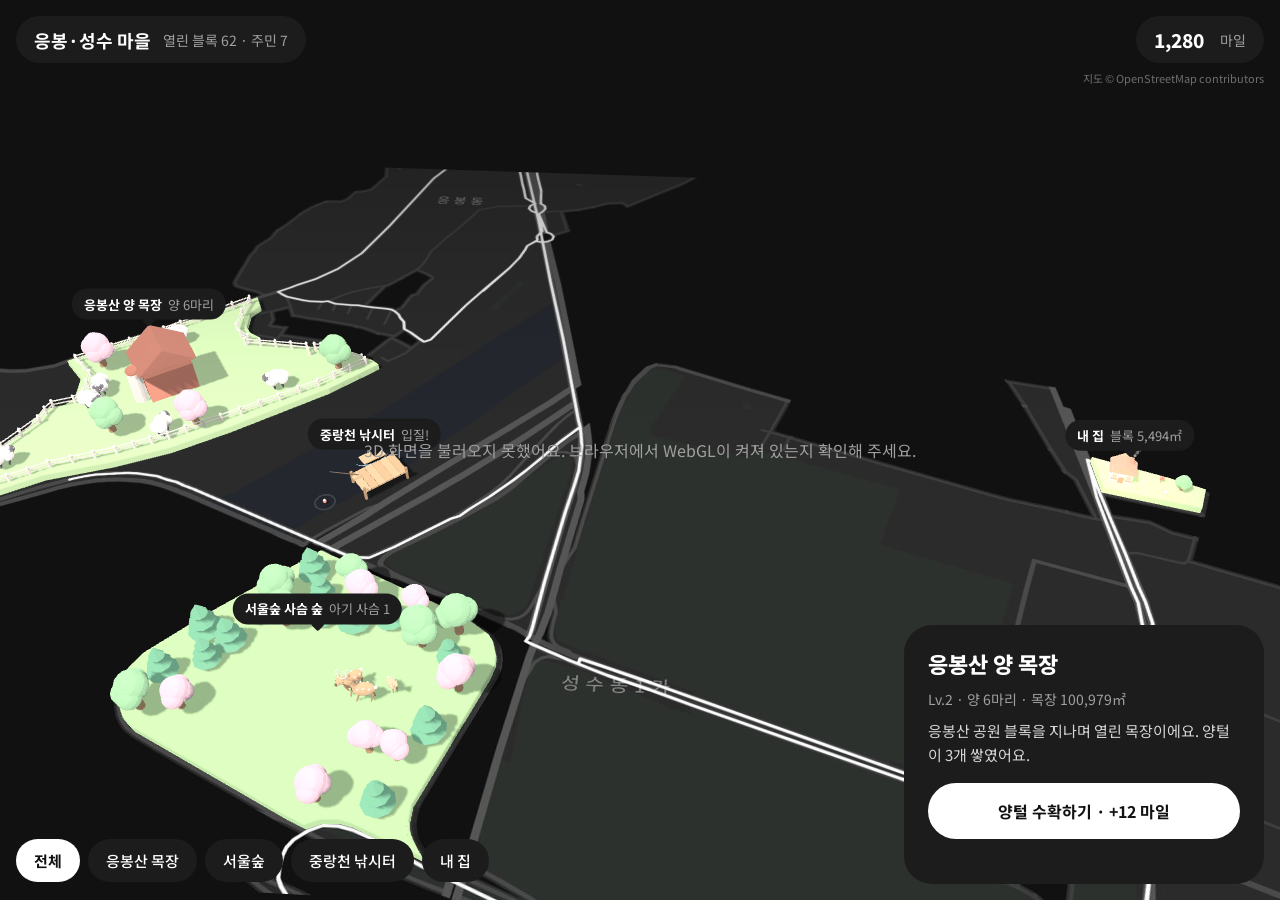
==== app/src/main/assets/village/index.html @ 822f76a1 "Initial RoadCanvas app for the first submission Block-based map reveal, safety score and miles, gear" ====
<!doctype html>
<meta charset="utf-8">
<meta name="viewport" content="width=device-width, initial-scale=1">
<title>로드캔버스 3D 마을</title>
<meta name="claude:viewport-fit-sides" content="cover">
<link rel="stylesheet" href="https://fonts.googleapis.com/css2?family=Noto+Sans+KR:wght@400;500;700;800&display=swap">
<style>
/* Layout: full-bleed 3D diorama with floating dark pills (matches the in-car UI) */
:root {
  color-scheme: dark;
  --ground: #111111;
  --sheet: #1C1C1C;
  --sheet-2: #262626;
  --line: #2E2E2E;
  --ink: #FFFFFF;
  --ink-2: #A0A0A0;
  --sans: 'Noto Sans KR', 'Apple SD Gothic Neo', 'Malgun Gothic', system-ui, sans-serif;
}
html, body { height: 100%; }
body { margin: 0; background: var(--ground); color: var(--ink); font-family: var(--sans); overflow: hidden; }
#stage { position: fixed; inset: 0; }
#stage canvas { display: block; width: 100%; height: 100%; touch-action: none; }
.pill { background: var(--sheet); border-radius: 999px; padding: 10px 18px; display: flex; align-items: center; gap: 12px; }
.top { position: fixed; top: calc(16px + env(safe-area-inset-top, 0px)); left: max(16px, env(safe-area-inset-left, 0px)); right: max(16px, env(safe-area-inset-right, 0px)); display: flex; justify-content: space-between; gap: 12px; flex-wrap: wrap; pointer-events: none; }
.top .pill { pointer-events: auto; }
.title { font-weight: 700; font-size: 18px; }
.sub { font-size: 14px; color: var(--ink-2); }
.coins { font-weight: 800; font-size: 19px; font-variant-numeric: tabular-nums; }
.coins small { font-weight: 400; font-size: 14px; color: var(--ink-2); margin-left: 4px; }
.bottom { position: fixed; left: max(16px, env(safe-area-inset-left, 0px)); right: max(16px, env(safe-area-inset-right, 0px)); bottom: calc(16px + env(safe-area-inset-bottom, 0px)); display: flex; justify-content: space-between; align-items: flex-end; gap: 12px; flex-wrap: wrap; pointer-events: none; }
.chips { display: flex; gap: 8px; overflow-x: auto; max-width: 100%; pointer-events: auto; padding-bottom: 2px; }
.chip { flex: none; border: 0; background: var(--sheet); color: var(--ink); font: 500 15px var(--sans); padding: 11px 18px; border-radius: 999px; cursor: pointer; }
.chip[aria-pressed="true"] { background: var(--ink); color: var(--ground); font-weight: 700; }
.chip:focus-visible, .act:focus-visible { outline: 2px solid var(--ink); outline-offset: 3px; }
.card { pointer-events: auto; width: min(360px, 100%); box-sizing: border-box; background: var(--sheet); border-radius: 28px; padding: 22px 24px; display: grid; gap: 10px; }
.card h2 { margin: 0; font-size: 22px; font-weight: 800; text-wrap: balance; }
.card .meta { font-size: 14px; color: var(--ink-2); }
.card p { margin: 0; font-size: 15px; line-height: 1.6; color: #D6D6D6; }
.act { margin-top: 6px; height: 56px; border-radius: 28px; border: 2px solid var(--ink); background: var(--ink); color: var(--ground); font: 700 16px var(--sans); cursor: pointer; }
.act[disabled] { background: transparent; color: var(--ink-2); border-color: var(--line); cursor: default; }
.note { font-size: 13px; color: var(--ink-2); min-height: 1em; }
.tag { position: fixed; left: 0; top: 0; transform: translate(-50%, -100%); background: var(--sheet); color: var(--ink); font: 700 13px var(--sans); padding: 6px 12px; border-radius: 999px; white-space: nowrap; pointer-events: none; }
.tag::after { content: ""; position: absolute; left: 50%; bottom: -5px; width: 10px; height: 10px; background: var(--sheet); transform: translateX(-50%) rotate(45deg); border-radius: 2px; }
.tag b { font-weight: 400; color: var(--ink-2); margin-left: 6px; }
.credit { position: fixed; right: max(16px, env(safe-area-inset-right, 0px)); top: calc(70px + env(safe-area-inset-top, 0px)); font-size: 11px; color: #6E6E6E; }
#fail { position: fixed; inset: 0; display: grid; place-items: center; padding: 24px; text-align: center; color: var(--ink-2); }
@media (max-width: 560px) {
  .card { width: 100%; }
  .title { font-size: 16px; }
}
</style>

<div id="stage" aria-label="응봉·성수 일대 실제 지도 위의 3D 마을. 끌어서 돌리고, 휠이나 두 손가락으로 확대합니다."></div>
<div class="top">
  <div class="pill"><span class="title">응봉·성수 마을</span><span class="sub">열린 블록 62 · 주민 7</span></div>
  <div class="pill coins" aria-live="polite"><span id="coins">1,280</span><small>마일</small></div>
</div>
<div class="credit">지도 © OpenStreetMap contributors</div>
<div id="tags"></div>
<div class="bottom">
  <div class="chips" role="group" aria-label="장소로 이동">
    <button class="chip" type="button" data-go="all" aria-pressed="true">전체</button>
    <button class="chip" type="button" data-go="farm" aria-pressed="false">응봉산 목장</button>
    <button class="chip" type="button" data-go="forest" aria-pressed="false">서울숲</button>
    <button class="chip" type="button" data-go="dock" aria-pressed="false">중랑천 낚시터</button>
    <button class="chip" type="button" data-go="home" aria-pressed="false">내 집</button>
  </div>
  <section class="card" id="card" aria-live="polite">
    <h2 id="cTitle">응봉산 양 목장</h2>
    <div class="meta" id="cMeta">Lv.2 · 양 4마리</div>
    <p id="cBody">응봉산 공원 블록을 지나며 열린 목장이에요. 양털이 3개 쌓였어요.</p>
    <button class="act" type="button" id="cAct">양털 수확하기 · +12 마일</button>
    <div class="note" id="cNote"></div>
  </section>
</div>
<div id="fail" hidden>3D 화면을 불러오지 못했어요. 브라우저에서 WebGL이 켜져 있는지 확인해 주세요.</div>

<script src="three.min.js"></script>
<script src="OrbitControls.js"></script>
<script>
(async function () {
  if (!window.THREE || !THREE.OrbitControls) { document.getElementById('fail').hidden = false; return; }
  let data;
  try { data = await fetch('village_blocks.json').then((r) => r.json()); } catch (e) { document.getElementById('fail').hidden = false; return; }
  const reduce = window.matchMedia('(prefers-reduced-motion: reduce)').matches;
  const stage = document.getElementById('stage');

  // map pixel (1280x720 village view) -> world; 10 px = 1 unit
  const W = (x, y) => new THREE.Vector3(x / 10 - 64, 0, y / 10 - 36);

  let renderer;
  try {
    renderer = new THREE.WebGLRenderer({ antialias: true });
  } catch (e) { document.getElementById('fail').hidden = false; return; }
  renderer.setPixelRatio(Math.min(window.devicePixelRatio, 2));
  renderer.outputEncoding = THREE.sRGBEncoding;
  renderer.shadowMap.enabled = true;
  renderer.shadowMap.type = THREE.PCFSoftShadowMap;
  stage.appendChild(renderer.domElement);

  const scene = new THREE.Scene();
  scene.background = new THREE.Color('#111111');
  scene.fog = new THREE.Fog('#111111', 95, 170);

  const camera = new THREE.PerspectiveCamera(38, 1, 0.5, 400);
  camera.position.set(4, 72, 70);
  const controls = new THREE.OrbitControls(camera, renderer.domElement);
  controls.enableDamping = true;
  controls.dampingFactor = 0.08;
  controls.maxPolarAngle = 1.15;
  controls.minPolarAngle = 0.35;
  controls.minDistance = 10;
  controls.maxDistance = 120;
  controls.screenSpacePanning = false;
  controls.target.set(0, 0, 0);

  // lights
  scene.add(new THREE.HemisphereLight(0xffffff, 0x3a3a46, 0.65));
  const sun = new THREE.DirectionalLight(0xfff1dc, 0.85);
  sun.position.set(-30, 60, 25);
  sun.castShadow = true;
  sun.shadow.mapSize.set(2048, 2048);
  Object.assign(sun.shadow.camera, { left: -70, right: 70, top: 45, bottom: -45, near: 1, far: 160 });
  sun.shadow.bias = -0.0008;
  sun.shadow.radius = 4;
  scene.add(sun);

  // ground: the clean dark block map
  const tex = new THREE.TextureLoader().load('ground.jpg');
  tex.encoding = THREE.sRGBEncoding;
  tex.anisotropy = renderer.capabilities.getMaxAnisotropy();
  const ground = new THREE.Mesh(new THREE.PlaneGeometry(128, 72), new THREE.MeshBasicMaterial({ map: tex }));
  ground.rotation.x = -Math.PI / 2;
  scene.add(ground);
  const shadowCatcher = new THREE.Mesh(new THREE.PlaneGeometry(128, 72), new THREE.ShadowMaterial({ opacity: 0.45 }));
  shadowCatcher.rotation.x = -Math.PI / 2;
  shadowCatcher.position.y = 0.02;
  shadowCatcher.receiveShadow = true;
  scene.add(shadowCatcher);

  // toon materials
  const ramp = document.createElement('canvas');
  ramp.width = 4; ramp.height = 1;
  const rc = ramp.getContext('2d');
  ['#6a6a6a', '#a8a8a8', '#e4e4e4', '#ffffff'].forEach((c, i) => { rc.fillStyle = c; rc.fillRect(i, 0, 1, 1); });
  const gradientMap = new THREE.CanvasTexture(ramp);
  gradientMap.minFilter = gradientMap.magFilter = THREE.NearestFilter;
  const mats = {};
  const toon = (hex) => mats[hex] || (mats[hex] = new THREE.MeshToonMaterial({ color: hex, gradientMap }));

  function mesh(geo, color, opts) {
    const m = new THREE.Mesh(geo, typeof color === 'string' ? toon(color) : color);
    m.castShadow = true;
    m.receiveShadow = true;
    if (opts) {
      if (opts.p) m.position.set(...opts.p);
      if (opts.r) m.rotation.set(...opts.r);
      if (opts.s) m.scale.set(...opts.s);
    }
    return m;
  }
  const sph = (r, seg = 20) => new THREE.SphereGeometry(r, seg, Math.round(seg * 0.75));
  const cyl = (rt, rb, h, seg = 16) => new THREE.CylinderGeometry(rt, rb, h, seg);
  const box = (x, y, z) => new THREE.BoxGeometry(x, y, z);

  // ---------- builders ----------
  function pad(r, color = '#86C26A', h = 0.5) {
    const g = new THREE.Group();
    g.add(mesh(cyl(r, r + 0.25, h, 48), color, { p: [0, h / 2, 0] }));
    g.add(mesh(cyl(r + 0.25, r + 0.45, 0.25, 48), '#7A5A3E', { p: [0, 0.12, 0] }));
    return g;
  }

  function roundTree(kind) {
    const g = new THREE.Group();
    const crownColor = kind === 'cherry' ? '#F4A9C6' : kind === 'apple' ? '#5FB565' : '#6CC070';
    g.add(mesh(cyl(0.22, 0.3, 1.4, 10), '#8A5A35', { p: [0, 0.7, 0] }));
    const crown = new THREE.Group();
    crown.position.y = 1.9;
    [[0, 0.3, 0, 1.0], [0.55, 0, 0.2, 0.75], [-0.5, 0.05, -0.15, 0.78], [0.05, -0.1, 0.55, 0.7], [-0.1, 0.75, -0.1, 0.6]]
      .forEach(([x, y, z, r]) => crown.add(mesh(sph(r, 16), crownColor, { p: [x, y, z] })));
    if (kind === 'apple') [[0.6, 0.2, 0.55], [-0.45, 0.45, 0.6], [0.2, 0.9, 0.5], [-0.7, -0.05, 0.3]]
      .forEach((p) => crown.add(mesh(sph(0.15, 10), '#E8473A', { p })));
    g.add(crown);
    g.userData.sway = crown;
    return g;
  }

  function pine() {
    const g = new THREE.Group();
    g.add(mesh(cyl(0.18, 0.24, 0.9, 8), '#7A4E2E', { p: [0, 0.45, 0] }));
    const crown = new THREE.Group();
    [[1.1, 1.3, 1.2], [0.85, 1.1, 1.9], [0.55, 0.9, 2.55]].forEach(([r, h, y]) => crown.add(mesh(new THREE.ConeGeometry(r, h, 9), '#3F9A62', { p: [0, y, 0] })));
    g.add(crown);
    g.userData.sway = crown;
    return g;
  }

  function sheep() {
    const g = new THREE.Group();
    const body = new THREE.Group();
    body.position.y = 0.95;
    [[0, 0.15, 0, 0.55], [0.4, 0.05, 0.22, 0.45], [0.4, 0.05, -0.22, 0.45], [-0.4, 0.05, 0.22, 0.45], [-0.4, 0.05, -0.22, 0.45], [0, 0.42, 0, 0.42], [-0.62, 0.15, 0, 0.36]]
      .forEach(([x, y, z, r]) => body.add(mesh(sph(r, 14), '#F7F4EE', { p: [x, y, z] })));
    const head = new THREE.Group();
    head.position.set(0.72, 0.28, 0);
    head.add(mesh(sph(0.3, 16), '#3B3640', { s: [1.15, 1.05, 0.95] }));
    head.add(mesh(sph(0.22, 12), '#F7F4EE', { p: [-0.12, 0.2, 0] }));
    [-1, 1].forEach((sd) => {
      head.add(mesh(sph(0.12, 10), '#3B3640', { p: [-0.02, 0.06, sd * 0.32], s: [1.4, 0.6, 0.9] }));
      head.add(mesh(sph(0.055, 8), '#FFFFFF', { p: [0.25, 0.08, sd * 0.13] }));
    });
    body.add(head);
    g.add(body);
    const legs = [];
    [[0.32, 0.2], [0.32, -0.2], [-0.32, 0.2], [-0.32, -0.2]].forEach(([x, z]) => {
      const l = mesh(cyl(0.08, 0.07, 0.6, 8), '#3B3640', { p: [x, 0.3, z] });
      legs.push(l); g.add(l);
    });
    g.userData = { body, head, legs };
    return g;
  }

  function deer(fawn) {
    const c = fawn ? '#D9A06B' : '#C68650';
    const g = new THREE.Group();
    const body = new THREE.Group();
    body.position.y = 1.15;
    body.add(mesh(sph(0.55, 18), c, { s: [1.35, 0.8, 0.75] }));
    body.add(mesh(sph(0.4, 14), '#F1E2CC', { p: [0, -0.15, 0], s: [1.4, 0.6, 0.75] }));
    [[0.2, 0.35, 0.25], [-0.25, 0.32, 0.28], [0.45, 0.25, 0.3], [-0.05, 0.4, -0.3], [-0.4, 0.3, -0.27], [0.3, 0.33, -0.3]]
      .forEach((p) => body.add(mesh(sph(0.07, 8), '#FFF8EC', { p })));
    const neck = mesh(cyl(0.16, 0.22, 0.75, 10), c, { p: [0.62, 0.42, 0], r: [0, 0, -0.5] });
    body.add(neck);
    const head = new THREE.Group();
    head.position.set(0.88, 0.85, 0);
    head.add(mesh(sph(0.27, 14), c, { s: [1.3, 1, 0.95] }));
    head.add(mesh(sph(0.1, 8), '#3B2A20', { p: [0.36, -0.04, 0] }));
    [-1, 1].forEach((sd) => {
      head.add(mesh(sph(0.12, 10), c, { p: [-0.1, 0.2, sd * 0.24], s: [0.6, 1.2, 0.5], r: [sd * 0.5, 0, 0] }));
      head.add(mesh(sph(0.045, 8), '#2A2420', { p: [0.2, 0.08, sd * 0.15] }));
      if (!fawn) {
        const a = new THREE.Group();
        a.position.set(-0.02, 0.24, sd * 0.1);
        a.rotation.x = sd * 0.35;
        a.add(mesh(cyl(0.03, 0.04, 0.55, 6), '#E8D9C4', { p: [0, 0.27, 0] }));
        a.add(mesh(cyl(0.025, 0.03, 0.28, 6), '#E8D9C4', { p: [0.1, 0.35, 0], r: [0, 0, -0.8] }));
        a.add(mesh(cyl(0.025, 0.03, 0.22, 6), '#E8D9C4', { p: [-0.07, 0.5, 0], r: [0, 0, 0.7] }));
        head.add(a);
      }
    });
    body.add(head);
    body.add(mesh(sph(0.12, 8), '#FFF8EC', { p: [-0.75, 0.15, 0] }));
    g.add(body);
    const legs = [];
    [[0.45, 0.2], [0.45, -0.2], [-0.45, 0.2], [-0.45, -0.2]].forEach(([x, z]) => {
      const l = mesh(cyl(0.065, 0.05, 0.85, 8), '#8A5A35', { p: [x, 0.43, z] });
      legs.push(l); g.add(l);
    });
    if (fawn) g.scale.setScalar(0.65);
    g.userData = { body, head, legs };
    return g;
  }

  function fenceRing(rx, rz, n) {
    const g = new THREE.Group();
    const pts = [];
    for (let i = 0; i < n; i++) {
      const a = (i / n) * Math.PI * 2;
      const p = new THREE.Vector3(Math.cos(a) * rx, 0, Math.sin(a) * rz);
      pts.push(p);
      g.add(mesh(cyl(0.11, 0.12, 0.95, 8), '#F2E6D2', { p: [p.x, 0.97, p.z] }));
      g.add(mesh(new THREE.ConeGeometry(0.13, 0.18, 8), '#F2E6D2', { p: [p.x, 1.53, p.z] }));
    }
    pts.forEach((a, i) => {
      const b = pts[(i + 1) % n];
      if (i === 1) return; // gate gap
      const len = a.distanceTo(b);
      const ang = -Math.atan2(b.z - a.z, b.x - a.x);
      [0.95, 1.3].forEach((y) => g.add(mesh(box(len, 0.1, 0.07), '#F2E6D2', { p: [(a.x + b.x) / 2, y, (a.z + b.z) / 2], r: [0, ang, 0] })));
    });
    return g;
  }

  function gableRoof(w, d, h, color) {
    const s = new THREE.Shape();
    s.moveTo(-w / 2, 0); s.lineTo(w / 2, 0); s.lineTo(0, h); s.lineTo(-w / 2, 0);
    const geo = new THREE.ExtrudeGeometry(s, { depth: d, bevelEnabled: true, bevelThickness: 0.08, bevelSize: 0.08, bevelSegments: 2 });
    geo.translate(0, 0, -d / 2);
    return mesh(geo, color);
  }

  function barn() {
    const g = new THREE.Group();
    g.add(mesh(box(3.2, 2.2, 2.6), '#D9573F', { p: [0, 1.1 + 0.5, 0] }));
    const roof = gableRoof(3.7, 2.9, 1.4, '#7E3428');
    roof.position.y = 2.7 + 0.5;
    g.add(roof);
    g.add(mesh(box(1.2, 1.4, 0.08), '#FFF6E8', { p: [0, 1.2, 1.32] }));
    g.add(mesh(box(1.0, 1.2, 0.06), '#B8482F', { p: [0, 1.2, 1.35] }));
    g.add(mesh(box(0.08, 1.5, 0.05), '#FFF6E8', { p: [0, 1.2, 1.39], r: [0, 0, 0.7] }));
    g.add(mesh(box(0.08, 1.5, 0.05), '#FFF6E8', { p: [0, 1.2, 1.39], r: [0, 0, -0.7] }));
    g.add(mesh(cyl(0.45, 0.45, 2.6, 16), '#E9E2D6', { p: [2.1, 1.8, -0.5] }));
    g.add(mesh(sph(0.47, 16), '#9A3F2F', { p: [2.1, 3.1, -0.5], s: [1, 0.6, 1] }));
    return g;
  }

  function house() {
    const g = new THREE.Group();
    const base = 0.5;
    g.add(mesh(box(3.4, 2.4, 2.8), '#FFF1D8', { p: [0, base + 1.2, 0] }));
    const roof = gableRoof(4.0, 3.2, 1.6, '#E46F55');
    roof.position.y = base + 2.4;
    g.add(roof);
    g.add(mesh(box(0.5, 1.1, 0.5), '#B45A44', { p: [0.95, base + 3.6, -0.5] }));
    g.add(mesh(box(0.8, 1.4, 0.1), '#8A5A35', { p: [0, base + 0.7, 1.42] }));
    g.add(mesh(sph(0.06, 8), '#FFD25E', { p: [0.25, base + 0.75, 1.5] }));
    const glow = new THREE.MeshBasicMaterial({ color: '#FFD98A' });
    const windows = [];
    [-1.05, 1.05].forEach((x) => {
      const w = mesh(box(0.75, 0.7, 0.08), glow, { p: [x, base + 1.45, 1.42] });
      w.castShadow = false;
      windows.push(w); g.add(w);
      g.add(mesh(box(0.95, 0.12, 0.25), '#8A5A35', { p: [x, base + 1.02, 1.5] }));
      [-0.3, 0, 0.3].forEach((dx, i) => g.add(mesh(sph(0.12, 8), i % 2 ? '#FFD25E' : '#F28FB0', { p: [x + dx, base + 1.18, 1.5] })));
    });
    g.add(mesh(box(1.2, 0.18, 0.6), '#C9B79C', { p: [0, base + 0.09, 1.75] }));
    const lamp = new THREE.PointLight(0xffc870, 0.9, 7);
    lamp.position.set(0, base + 1.5, 2.2);
    g.add(lamp);
    g.userData = { windows, glow, lamp };
    return g;
  }

  function mailbox() {
    const g = new THREE.Group();
    g.add(mesh(cyl(0.07, 0.07, 1.0, 8), '#8A5A35', { p: [0, 0.5, 0] }));
    g.add(mesh(box(0.55, 0.4, 0.35), '#E8473A', { p: [0, 1.15, 0] }));
    g.add(mesh(cyl(0.2, 0.2, 0.55, 12, 1), '#E8473A', { p: [0, 1.35, 0], r: [0, 0, Math.PI / 2] }));
    g.add(mesh(box(0.05, 0.3, 0.1), '#FFD25E', { p: [0.3, 1.45, 0.1] }));
    return g;
  }

  function dock() {
    const g = new THREE.Group();
    for (let i = 0; i < 6; i++) g.add(mesh(box(0.55, 0.14, 2.2), i % 2 ? '#B9824F' : '#A87444', { p: [i * 0.6 - 1.5, 0.75, 0] }));
    [[-1.7, 1], [-1.7, -1], [1.7, 1], [1.7, -1]].forEach(([x, z]) => g.add(mesh(cyl(0.12, 0.12, 1.2, 8), '#7A4E2E', { p: [x, 0.5, z] })));
    const rod = mesh(cyl(0.03, 0.04, 2.6, 6), '#3B2A20', { p: [2.4, 1.9, 0.4], r: [0, 0, -0.9] });
    g.add(rod);
    const bobber = new THREE.Group();
    bobber.position.set(4.3, 0.15, 0.4);
    bobber.add(mesh(sph(0.14, 10), '#E8473A'));
    bobber.add(mesh(sph(0.1, 10), '#FFFFFF', { p: [0, 0.1, 0] }));
    g.add(bobber);
    const ripple = new THREE.Mesh(new THREE.TorusGeometry(0.4, 0.035, 6, 32), new THREE.MeshBasicMaterial({ color: '#BFD8E8', transparent: true, opacity: 0.6 }));
    ripple.rotation.x = Math.PI / 2;
    ripple.position.set(4.3, 0.08, 0.4);
    g.add(ripple);
    const boat = new THREE.Group();
    boat.position.set(-0.6, 0.25, 2.3);
    const hull = new THREE.SphereGeometry(0.8, 18, 10, 0, Math.PI * 2, Math.PI / 2, Math.PI / 2);
    boat.add(mesh(hull, '#5F8FC9', { s: [1.7, 0.6, 0.85] }));
    boat.add(mesh(box(1.8, 0.08, 0.9), '#B9824F', { p: [0, 0.02, 0] }));
    g.add(boat);
    g.userData = { bobber, ripple, boat };
    return g;
  }

  // ---------- block geometry (village px -> world units) ----------
  let seed = 7;
  const rnd = () => { seed = (seed + 0x6D2B79F5) | 0; let t = Math.imul(seed ^ (seed >>> 15), 1 | seed); t = (t + Math.imul(t ^ (t >>> 7), 61 | t)) ^ t; return ((t ^ (t >>> 14)) >>> 0) / 4294967296; };
  const toW = (pts) => pts.map(([x, y]) => [x / 10 - 64, y / 10 - 36]);
  function area(a) {
    const outer = toW(a.outer), holes = (a.holes || []).map(toW);
    const xs = outer.map((p) => p[0]), zs = outer.map((p) => p[1]);
    return { outer, holes, size: (a.area || 0) / 100, min: [Math.min(...xs), Math.min(...zs)], max: [Math.max(...xs), Math.max(...zs)] };
  }
  function inRing(r, x, z) {
    let c = false;
    for (let i = 0, j = r.length - 1; i < r.length; j = i++) {
      const [xi, zi] = r[i], [xj, zj] = r[j];
      if ((zi > z) !== (zj > z) && x < ((xj - xi) * (z - zi)) / (zj - zi) + xi) c = !c;
    }
    return c;
  }
  const inside = (A, x, z) => inRing(A.outer, x, z) && !A.holes.some((h) => inRing(h, x, z));
  function edgeDist(A, x, z) {
    let best = Infinity;
    [A.outer, ...A.holes].forEach((r) => r.forEach((a, i) => {
      const b = r[(i + 1) % r.length], dx = b[0] - a[0], dz = b[1] - a[1], L = dx * dx + dz * dz;
      const t = L ? Math.max(0, Math.min(1, ((x - a[0]) * dx + (z - a[1]) * dz) / L)) : 0;
      best = Math.min(best, Math.hypot(x - a[0] - t * dx, z - a[1] - t * dz));
    }));
    return best;
  }
  // the roomiest point in the block and how much room it has
  function pole(A, avoid = []) {
    let best = { x: 0, z: 0, r: -1 };
    const step = Math.max(0.25, (A.max[0] - A.min[0]) / 60);
    for (let x = A.min[0]; x <= A.max[0]; x += step) for (let z = A.min[1]; z <= A.max[1]; z += step) {
      if (!inside(A, x, z)) continue;
      let r = edgeDist(A, x, z);
      avoid.forEach((o) => { r = Math.min(r, Math.hypot(x - o.x, z - o.z) - o.r); });
      if (r > best.r) best = { x, z, r };
    }
    return best;
  }
  function randomInside(A, margin, taken = [], gap = 0) {
    for (let k = 0; k < 400; k++) {
      const x = A.min[0] + rnd() * (A.max[0] - A.min[0]), z = A.min[1] + rnd() * (A.max[1] - A.min[1]);
      if (inside(A, x, z) && edgeDist(A, x, z) > margin && taken.every((o) => Math.hypot(x - o.x, z - o.z) > gap + (o.r || 0))) return { x, z };
    }
    return null;
  }
  function longestEdgeAngle(A) {
    let best = 0, ang = 0;
    A.outer.forEach((a, i) => { const b = A.outer[(i + 1) % A.outer.length], L = Math.hypot(b[0] - a[0], b[1] - a[1]); if (L > best) { best = L; ang = Math.atan2(b[1] - a[1], b[0] - a[0]); } });
    return -ang;
  }
  const ISLAND_H = 0.5;
  function island(A, color) {
    const s = new THREE.Shape(A.outer.map(([x, z]) => new THREE.Vector2(x, -z)));
    A.holes.forEach((h) => s.holes.push(new THREE.Path(h.map(([x, z]) => new THREE.Vector2(x, -z)))));
    const geo = new THREE.ExtrudeGeometry(s, { depth: ISLAND_H, bevelEnabled: true, bevelThickness: 0.12, bevelSize: 0.18, bevelSegments: 3 });
    geo.rotateX(-Math.PI / 2);
    const g = new THREE.Group();
    g.add(mesh(geo, color));
    const soil = new THREE.ExtrudeGeometry(s, { depth: 0.22, bevelEnabled: false });
    soil.rotateX(-Math.PI / 2);
    g.add(mesh(soil, '#6B4E36', { s: [1, 1, 1] }));
    return g;
  }
  function fenceAlong(A, inset, spacing) {
    const g = new THREE.Group();
    const c = pole(A);
    const pts = [];
    A.outer.forEach((a, i) => {
      const b = A.outer[(i + 1) % A.outer.length];
      const n = Math.max(1, Math.round(Math.hypot(b[0] - a[0], b[1] - a[1]) / spacing));
      for (let k = 0; k < n; k++) {
        let x = a[0] + (b[0] - a[0]) * (k / n), z = a[1] + (b[1] - a[1]) * (k / n);
        const dx = c.x - x, dz = c.z - z, L = Math.hypot(dx, dz) || 1;
        x += (dx / L) * inset; z += (dz / L) * inset;
        if (inside(A, x, z)) pts.push(new THREE.Vector3(x, ISLAND_H, z));
      }
    });
    pts.forEach((p, i) => {
      g.add(mesh(cyl(0.1, 0.11, 0.9, 8), '#F2E6D2', { p: [p.x, p.y + 0.45, p.z] }));
      g.add(mesh(new THREE.ConeGeometry(0.12, 0.16, 8), '#F2E6D2', { p: [p.x, p.y + 0.98, p.z] }));
      const q = pts[(i + 1) % pts.length];
      const len = p.distanceTo(q);
      if (i === 0 || len > spacing * 2.2) return; // leave a gate, skip long jumps across concave gaps
      const ang = -Math.atan2(q.z - p.z, q.x - p.x);
      [0.45, 0.78].forEach((y) => g.add(mesh(box(len, 0.09, 0.06), '#F2E6D2', { p: [(p.x + q.x) / 2, p.y + y, (p.z + q.z) / 2], r: [0, ang, 0] })));
    });
    return g;
  }

  // ---------- place the village inside its real blocks ----------
  const spots = {};
  const animals = [];
  const swayers = [];
  function addSpot(id, at, group, tagText, tagSub, size) {
    group.traverse((o) => { o.userData.spot = id; });
    scene.add(group);
    spots[id] = { id, at: new THREE.Vector3(at.x, 0, at.z), group, tagText, tagSub, size };
  }
  const clamp = (v, a, b) => Math.max(a, Math.min(b, v));

  // 응봉산 양 목장: the part of the revealed block that is 응봉산 공원
  const FA = area(data.areas.farm);
  const farm = new THREE.Group();
  farm.add(island(FA, '#8FC56E'));
  farm.add(fenceAlong(FA, 0.7, 1.5));
  const fp = pole(FA);
  const barnScale = clamp(fp.r / 3.2, 0.5, 1.15);
  const b = barn(); b.scale.setScalar(barnScale); b.position.set(fp.x, ISLAND_H - 0.5 * barnScale, fp.z); b.rotation.y = longestEdgeAngle(FA); farm.add(b);
  const farmTaken = [{ x: fp.x, z: fp.z, r: 3 * barnScale }];
  const sheepCount = clamp(Math.round(FA.size / 45), 3, 8);
  for (let i = 0; i < clamp(Math.round(FA.size / 70), 2, 6); i++) {
    const p = randomInside(FA, 1.2, farmTaken, 1.6); if (!p) break;
    const t = roundTree(i % 3 ? 'green' : 'cherry'); t.position.set(p.x, ISLAND_H, p.z); farm.add(t); swayers.push(t);
    farmTaken.push({ x: p.x, z: p.z, r: 1.2 });
  }
  for (let i = 0; i < sheepCount; i++) {
    const p = randomInside(FA, 1.2, farmTaken, 0.8); if (!p) break;
    const s = sheep(); s.position.set(p.x, ISLAND_H, p.z); s.rotation.y = rnd() * 6; farm.add(s);
    animals.push({ obj: s, area: FA, speed: 0.7 });
  }
  addSpot('farm', fp, farm, '응봉산 양 목장', `양 ${sheepCount}마리`, FA.size);

  // 서울숲 사슴 숲: the whole revealed 서울숲 block
  const SA = area(data.areas.forest);
  const forest = new THREE.Group();
  forest.add(island(SA, '#7DBB63'));
  const sp = pole(SA);
  const pondR = clamp(sp.r * 0.45, 1.2, 3.2);
  const pondAt = { x: sp.x - sp.r * 0.35, z: sp.z + sp.r * 0.2 };
  forest.add(mesh(cyl(pondR, pondR + 0.2, 0.1, 40), '#7FB6D9', { p: [pondAt.x, ISLAND_H + 0.06, pondAt.z], s: [1.3, 1, 0.85] }));
  const forestTaken = [{ x: pondAt.x, z: pondAt.z, r: pondR * 1.4 }, { x: sp.x + sp.r * 0.3, z: sp.z, r: 2.4 }];
  const treeCount = clamp(Math.round(SA.size / 9), 10, 40);
  for (let i = 0; i < treeCount; i++) {
    const p = randomInside(SA, 0.9, forestTaken, 1.5); if (!p) break;
    const k = i % 4 === 0 ? 'cherry' : i % 3 === 0 ? 'green' : 'pine';
    const t = k === 'pine' ? pine() : roundTree(k);
    t.position.set(p.x, ISLAND_H, p.z); t.scale.setScalar(0.8 + rnd() * 0.35); t.rotation.y = rnd() * 6;
    forest.add(t); swayers.push(t);
    forestTaken.push({ x: p.x, z: p.z, r: 0.3 });
  }
  [false, false, true].forEach((fawn, i) => {
    const p = { x: sp.x + sp.r * 0.3 + (i - 1) * 1.2, z: sp.z + (i % 2) * 0.8 };
    const d = deer(fawn); d.position.set(p.x, ISLAND_H, p.z); d.rotation.y = rnd() * 6; forest.add(d);
    animals.push({ obj: d, area: SA, speed: fawn ? 0.9 : 0.6 });
  });
  addSpot('forest', sp, forest, '서울숲 사슴 숲', '아기 사슴 1', SA.size);

  // 중랑천 낚시터: on the real riverbank, pointing into the water
  const DK = data.areas.dock;
  const pier = dock();
  const dockAt = { x: DK.x / 10 - 64 + Math.cos(DK.ang) * 1.7, z: DK.y / 10 - 36 + Math.sin(DK.ang) * 1.7 };
  pier.position.set(dockAt.x, 0, dockAt.z);
  pier.rotation.y = -DK.ang;
  addSpot('dock', dockAt, pier, '중랑천 낚시터', '입질!', 30);

  // 내 집: the small 성수동1가 block, house scaled to the room it has
  const HA = area(data.areas.home);
  const homeG = new THREE.Group();
  homeG.add(island(HA, '#8FC56E'));
  const hp = pole(HA);
  const houseScale = clamp((hp.r * 2 * 0.8) / 4.0, 0.3, 1);
  const h = house(); h.scale.setScalar(houseScale); h.position.set(hp.x, ISLAND_H - 0.5 * houseScale, hp.z); h.rotation.y = longestEdgeAngle(HA); homeG.add(h);
  const homeTaken = [{ x: hp.x, z: hp.z, r: 2.2 * houseScale }];
  const appleAt = randomInside(HA, 0.5 * houseScale + 0.3, homeTaken, 0.4);
  if (appleAt) { const t = roundTree('apple'); t.scale.setScalar(houseScale); t.position.set(appleAt.x, ISLAND_H, appleAt.z); homeG.add(t); swayers.push(t); homeTaken.push({ x: appleAt.x, z: appleAt.z, r: houseScale }); }
  const mbAt = randomInside(HA, 0.3, homeTaken, 0.2);
  if (mbAt) { const m = mailbox(); m.scale.setScalar(houseScale); m.position.set(mbAt.x, ISLAND_H, mbAt.z); homeG.add(m); }
  for (let i = 0; i < 6; i++) {
    const p = randomInside(HA, 0.2, homeTaken, 0.1); if (!p) break;
    homeG.add(mesh(sph(0.16 * houseScale + 0.06, 8), ['#F28FB0', '#FFD25E', '#B79AF0'][i % 3], { p: [p.x, ISLAND_H + 0.12, p.z] }));
  }
  const smoke = [];
  for (let i = 0; i < 4; i++) {
    const m = new THREE.Mesh(sph(0.3, 10), new THREE.MeshToonMaterial({ color: '#D8D8D8', gradientMap, transparent: true, opacity: 0.8 }));
    h.add(m); smoke.push(m);
  }
  addSpot('home', hp, homeG, '내 집', `블록 ${Math.round(HA.size * 361).toLocaleString('ko-KR')}㎡`, HA.size);

  // ---------- floating tags ----------
  const tagLayer = document.getElementById('tags');
  Object.values(spots).forEach((s) => {
    const el = document.createElement('div');
    el.className = 'tag';
    el.innerHTML = '';
    el.append(s.tagText);
    const sub = document.createElement('b');
    sub.textContent = s.tagSub;
    el.append(sub);
    tagLayer.append(el);
    s.tag = el;
    s.tagSubEl = sub;
  });

  // ---------- info card + actions ----------
  const bridge = window.RoadCanvas;
  let coins = bridge ? Number(bridge.getMiles()) : 1280;
  const fish = ['피라미', '붕어', '잉어', '쏘가리', '메기', '끄리'];
  const state = Object.assign({ wool: 3, fed: false, dex: 5, lights: true }, bridge ? JSON.parse(bridge.getState() || '{}') : {});
  const info = {
    farm: () => ({ t: '응봉산 양 목장', m: `Lv.2 · 양 ${sheepCount}마리 · 목장 ${Math.round(FA.size * 361).toLocaleString('ko-KR')}㎡`, b: state.wool ? `응봉산 공원 블록을 지나며 열린 목장이에요. 양털이 ${state.wool}개 쌓였어요.` : '양털을 모두 거뒀어요. 8km를 더 달리면 다시 자라요.', a: state.wool ? `양털 수확하기 · +${state.wool * 4} 마일` : '수확 완료', on: !!state.wool }),
    forest: () => ({ t: '서울숲 사슴 숲', m: `사슴 2마리 · 아기 사슴 1마리 · 나무 ${treeCount}그루`, b: '실제 서울숲에는 꽃사슴 방사장이 있어요. 숲 블록이 열리면서 사슴 가족이 이사 왔어요.', a: state.fed ? '오늘은 먹이를 줬어요' : '먹이 주기 · +8 마일', on: !state.fed }),
    dock: () => ({ t: '중랑천 낚시터', m: `물고기 도감 ${state.dex}/30`, b: '응봉교를 건너며 열린 물가예요. 찌가 흔들리고 있어요.', a: '낚싯대 올리기', on: true }),
    home: () => ({ t: '내 집', m: 'Lv.2 · 마당 2/6칸', b: '성수동1가에 있는 내 집이에요. 마당 꾸미기는 차를 세운 뒤 열려요.', a: state.lights ? '창문 불 끄기' : '창문 불 켜기', on: true }),
  };
  const $ = (id) => document.getElementById(id);
  let current = 'farm';
  function showCard(id, note = '') {
    current = id;
    const c = info[id]();
    $('cTitle').textContent = c.t;
    $('cMeta').textContent = c.m;
    $('cBody').textContent = c.b;
    $('cAct').textContent = c.a;
    $('cAct').disabled = !c.on;
    $('cNote').textContent = note;
  }
  function addCoins(n) { coins += n; if (bridge) bridge.earn(n); $('coins').textContent = coins.toLocaleString('ko-KR'); }
  $('cAct').addEventListener('click', () => {
    let note = '';
    if (current === 'farm' && state.wool) { addCoins(state.wool * 4); note = `양털 ${state.wool}개를 팔았어요.`; state.wool = 0; spots.farm.tagSubEl.textContent = '수확 완료'; }
    else if (current === 'forest' && !state.fed) { addCoins(8); state.fed = true; note = '사슴들이 다가와요.'; spots.forest.tagSubEl.textContent = '배불러요'; }
    else if (current === 'dock') {
      const f = fish[Math.floor(Math.random() * fish.length)];
      const isNew = Math.random() < 0.5 && state.dex < 30;
      if (isNew) state.dex += 1;
      note = isNew ? `${f}를 낚았어요. 도감에 새로 올렸어요.` : `${f}를 낚았어요. 이미 도감에 있는 물고기예요.`;
      spots.dock.tagSubEl.textContent = `도감 ${state.dex}/30`;
    }
    else if (current === 'home') {
      state.lights = !state.lights;
      h.userData.glow.color.set(state.lights ? '#FFD98A' : '#5A6270');
      h.userData.lamp.intensity = state.lights ? 0.9 : 0;
    }
    if (bridge) bridge.saveState(JSON.stringify(state));
    showCard(current, note);
  });

  // ---------- camera moves ----------
  const views = { all: { target: new THREE.Vector3(0, 0, 0), dist: 98 } };
  Object.values(spots).forEach((s) => { views[s.id] = { target: s.at.clone(), dist: clamp(Math.sqrt(s.size) * 2.2, 14, 42) }; });
  let tween = null;
  function go(id) {
    const v = views[id];
    const dir = camera.position.clone().sub(controls.target).normalize();
    const goalPos = v.target.clone().add(dir.multiplyScalar(v.dist));
    goalPos.y = Math.max(goalPos.y, v.dist * 0.62);
    tween = { t: 0, fromPos: camera.position.clone(), fromTarget: controls.target.clone(), toPos: goalPos, toTarget: v.target.clone() };
    if (reduce) tween.t = 1;
    document.querySelectorAll('.chip').forEach((c) => c.setAttribute('aria-pressed', String(c.dataset.go === id)));
    if (spots[id]) showCard(id);
  }
  document.querySelectorAll('.chip').forEach((c) => c.addEventListener('click', () => go(c.dataset.go)));

  // click objects
  const ray = new THREE.Raycaster();
  const ndc = new THREE.Vector2();
  let downAt = null;
  renderer.domElement.addEventListener('pointerdown', (e) => { downAt = [e.clientX, e.clientY]; });
  renderer.domElement.addEventListener('pointerup', (e) => {
    if (!downAt || Math.hypot(e.clientX - downAt[0], e.clientY - downAt[1]) > 6) return;
    const r = renderer.domElement.getBoundingClientRect();
    ndc.set(((e.clientX - r.left) / r.width) * 2 - 1, -((e.clientY - r.top) / r.height) * 2 + 1);
    ray.setFromCamera(ndc, camera);
    const hit = ray.intersectObjects(Object.values(spots).map((s) => s.group), true)[0];
    if (hit && hit.object.userData.spot) go(hit.object.userData.spot);
  });
  renderer.domElement.addEventListener('pointermove', (e) => {
    const r = renderer.domElement.getBoundingClientRect();
    ndc.set(((e.clientX - r.left) / r.width) * 2 - 1, -((e.clientY - r.top) / r.height) * 2 + 1);
    ray.setFromCamera(ndc, camera);
    const hit = ray.intersectObjects(Object.values(spots).map((s) => s.group), true)[0];
    renderer.domElement.style.cursor = hit ? 'pointer' : 'grab';
  });

  // ---------- resize + loop ----------
  function resize() {
    const w = stage.clientWidth, hh = stage.clientHeight;
    renderer.setSize(w, hh, false);
    camera.aspect = w / hh;
    camera.updateProjectionMatrix();
  }
  window.addEventListener('resize', resize);
  resize();

  animals.forEach((a) => { a.goal = a.obj.position.clone(); a.wait = Math.random() * 2; });
  const clock = new THREE.Clock();
  const tmp = new THREE.Vector3();
  function tick() {
    const dt = Math.min(clock.getDelta(), 0.05);
    const t = clock.elapsedTime;
    if (tween) {
      tween.t = Math.min(1, tween.t + dt / 1.1);
      const k = 1 - Math.pow(1 - tween.t, 3);
      camera.position.lerpVectors(tween.fromPos, tween.toPos, k);
      controls.target.lerpVectors(tween.fromTarget, tween.toTarget, k);
      if (tween.t >= 1) tween = null;
    }
    if (!reduce) {
      animals.forEach((a, i) => {
        const o = a.obj, u = o.userData;
        if (a.wait > 0) {
          a.wait -= dt;
          u.head.rotation.z = -0.45 * Math.max(0, Math.sin(t * 2 + i));
          u.legs.forEach((l) => { l.rotation.z *= 0.8; });
          if (a.wait <= 0) {
            const p = randomInside(a.area, 0.9);
            // only accept goals whose straight path stays inside the block
            const ok = p && [0.25, 0.5, 0.75].every((f) => inside(a.area, o.position.x + (p.x - o.position.x) * f, o.position.z + (p.z - o.position.z) * f));
            if (ok) a.goal.set(p.x, o.position.y, p.z); else a.wait = 0.5;
          }
          return;
        }
        tmp.copy(a.goal).sub(o.position);
        const d = tmp.length();
        if (d < 0.1) { a.wait = 1.5 + Math.random() * 3; return; }
        const want = Math.atan2(-tmp.z, tmp.x);
        let diff = want - o.rotation.y;
        diff = Math.atan2(Math.sin(diff), Math.cos(diff));
        o.rotation.y += diff * Math.min(1, dt * 4);
        o.position.addScaledVector(tmp.normalize(), Math.min(d, a.speed * dt));
        u.head.rotation.z *= 0.9;
        const step = Math.sin(t * 12 + i);
        u.legs.forEach((l, j) => { l.rotation.z = (j % 2 ? 1 : -1) * step * 0.35; });
      });
      swayers.forEach((tr, i) => { tr.userData.sway.rotation.z = Math.sin(t * 1.1 + i) * 0.035; tr.userData.sway.rotation.x = Math.cos(t * 0.9 + i) * 0.025; });
      const dk = pier.userData;
      dk.bobber.position.y = 0.15 + Math.sin(t * 3.2) * 0.06 + (Math.sin(t * 0.7) > 0.85 ? -0.12 : 0);
      const rp = (t * 0.6) % 1;
      dk.ripple.scale.setScalar(0.6 + rp * 1.6);
      dk.ripple.material.opacity = 0.6 * (1 - rp);
      dk.boat.position.y = 0.25 + Math.sin(t * 1.4) * 0.05;
      dk.boat.rotation.z = Math.sin(t * 1.1) * 0.04;
      smoke.forEach((m, i) => {
        const p = (t * 0.25 + i / smoke.length) % 1;
        m.position.set(0.95 + p * 0.6, 0.5 + 4.2 + p * 2.6, -0.5 - p * 0.3);
        m.scale.setScalar(0.5 + p * 1.2);
        m.material.opacity = 0.75 * (1 - p);
      });
    }
    controls.update();
    renderer.render(scene, camera);
    // tags follow their spots
    const r = renderer.domElement.getBoundingClientRect();
    Object.values(spots).forEach((s) => {
      tmp.copy(s.at); tmp.y = s.id === 'dock' ? 3.2 : s.id === 'home' ? 1.2 + 4.6 * houseScale : 3.4 + 3.2 * barnScale;
      tmp.project(camera);
      const vis = tmp.z < 1 && Math.abs(tmp.x) < 1.1 && Math.abs(tmp.y) < 1.1;
      s.tag.style.display = vis ? '' : 'none';
      if (vis) s.tag.style.transform = `translate(${r.left + (tmp.x + 1) / 2 * r.width}px, ${r.top + (1 - tmp.y) / 2 * r.height}px) translate(-50%, -100%)`;
    });
    requestAnimationFrame(tick);
  }
  $('coins').textContent = coins.toLocaleString('ko-KR');
  if (!state.lights) { h.userData.glow.color.set('#5A6270'); h.userData.lamp.intensity = 0; }
  if (!state.wool) spots.farm.tagSubEl.textContent = '수확 완료';
  showCard('farm');
  go('all');
  tick();
})();
</script>
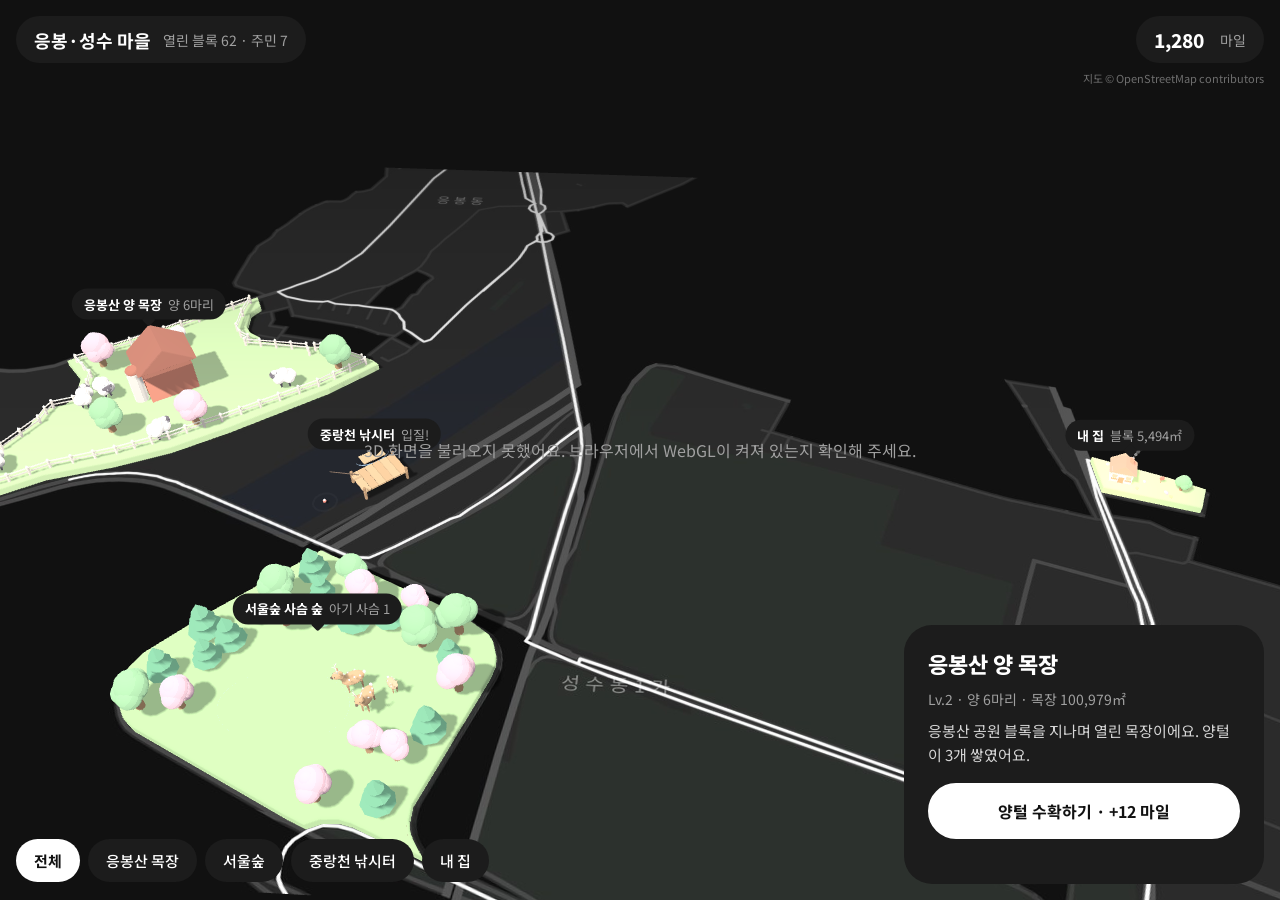
==== commit 68c2743a: "Rename app to Cartopia Package com.cartopia.app, app label 카토피아, JS bridge window.Cartopia, and APK " ====
--- a/app/src/main/assets/village/index.html
+++ b/app/src/main/assets/village/index.html
@@ -1,7 +1,7 @@
 <!doctype html>
 <meta charset="utf-8">
 <meta name="viewport" content="width=device-width, initial-scale=1">
-<title>로드캔버스 3D 마을</title>
+<title>카토피아 3D 마을</title>
 <meta name="claude:viewport-fit-sides" content="cover">
 <link rel="stylesheet" href="https://fonts.googleapis.com/css2?family=Noto+Sans+KR:wght@400;500;700;800&display=swap">
 <style>
@@ -561,7 +561,7 @@
   });
 
   // ---------- info card + actions ----------
-  const bridge = window.RoadCanvas;
+  const bridge = window.Cartopia;
   let coins = bridge ? Number(bridge.getMiles()) : 1280;
   const fish = ['피라미', '붕어', '잉어', '쏘가리', '메기', '끄리'];
   const state = Object.assign({ wool: 3, fed: false, dex: 5, lights: true }, bridge ? JSON.parse(bridge.getState() || '{}') : {});
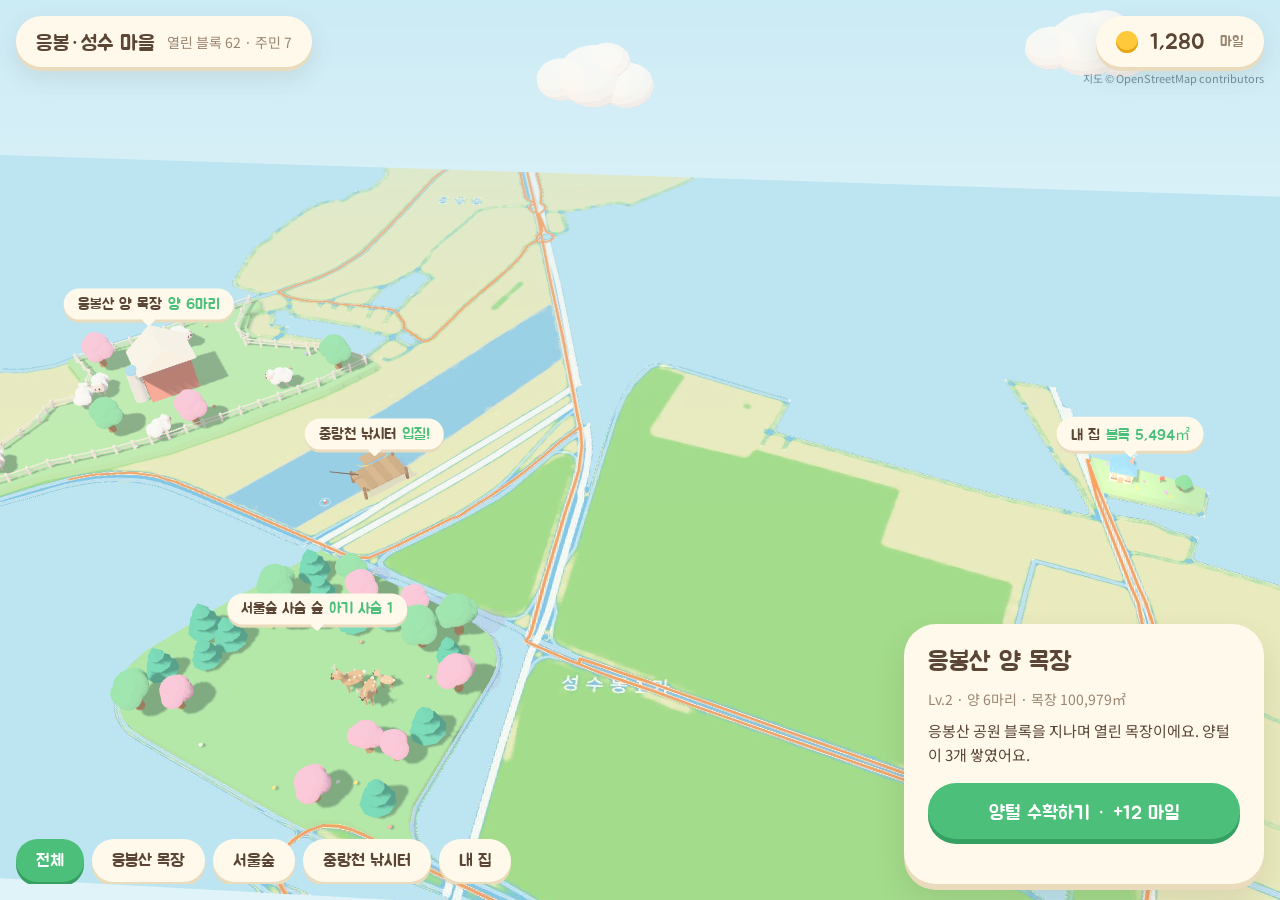
==== commit d5c6b820: "Brighten the 3D village into a pastel, cuter look Feedback said the village read like a mobile-game " ====
--- a/app/src/main/assets/village/index.html
+++ b/app/src/main/assets/village/index.html
@@ -3,46 +3,53 @@
 <meta name="viewport" content="width=device-width, initial-scale=1">
 <title>카토피아 3D 마을</title>
 <meta name="claude:viewport-fit-sides" content="cover">
-<link rel="stylesheet" href="https://fonts.googleapis.com/css2?family=Noto+Sans+KR:wght@400;500;700;800&display=swap">
+<link rel="stylesheet" href="https://fonts.googleapis.com/css2?family=Jua&family=Noto+Sans+KR:wght@400;500;700;800&display=swap">
 <style>
-/* Layout: full-bleed 3D diorama with floating dark pills (matches the in-car UI) */
+/* Layout: full-bleed sunny 3D diorama with floating cream bubbles */
 :root {
-  color-scheme: dark;
-  --ground: #111111;
-  --sheet: #1C1C1C;
-  --sheet-2: #262626;
-  --line: #2E2E2E;
-  --ink: #FFFFFF;
-  --ink-2: #A0A0A0;
+  color-scheme: light;
+  --ground: #BEE5F2;
+  --sheet: #FFF9EC;
+  --sheet-2: #F6EBD3;
+  --line: #EADBBD;
+  --ink: #5B4636;
+  --ink-2: #9A8571;
+  --accent: #4CC07A;
+  --accent-ink: #FFFFFF;
+  --mile: #FFC93C;
   --sans: 'Noto Sans KR', 'Apple SD Gothic Neo', 'Malgun Gothic', system-ui, sans-serif;
+  --round: 'Jua', 'Noto Sans KR', 'Apple SD Gothic Neo', 'Malgun Gothic', system-ui, sans-serif;
 }
 html, body { height: 100%; }
+[hidden] { display: none !important; }
 body { margin: 0; background: var(--ground); color: var(--ink); font-family: var(--sans); overflow: hidden; }
 #stage { position: fixed; inset: 0; }
 #stage canvas { display: block; width: 100%; height: 100%; touch-action: none; }
-.pill { background: var(--sheet); border-radius: 999px; padding: 10px 18px; display: flex; align-items: center; gap: 12px; }
+.pill { background: var(--sheet); border-radius: 999px; padding: 10px 20px; display: flex; align-items: center; gap: 12px; box-shadow: 0 4px 0 var(--line), 0 10px 24px rgb(91 70 54 / 0.12); }
 .top { position: fixed; top: calc(16px + env(safe-area-inset-top, 0px)); left: max(16px, env(safe-area-inset-left, 0px)); right: max(16px, env(safe-area-inset-right, 0px)); display: flex; justify-content: space-between; gap: 12px; flex-wrap: wrap; pointer-events: none; }
 .top .pill { pointer-events: auto; }
-.title { font-weight: 700; font-size: 18px; }
+.title { font-family: var(--round); font-weight: 400; font-size: 21px; }
 .sub { font-size: 14px; color: var(--ink-2); }
-.coins { font-weight: 800; font-size: 19px; font-variant-numeric: tabular-nums; }
+.coins { font-family: var(--round); font-size: 22px; font-variant-numeric: tabular-nums; }
+.coins::before { content: ""; width: 22px; height: 22px; border-radius: 50%; background: var(--mile); box-shadow: inset 0 -3px 0 #E8A417; }
 .coins small { font-weight: 400; font-size: 14px; color: var(--ink-2); margin-left: 4px; }
 .bottom { position: fixed; left: max(16px, env(safe-area-inset-left, 0px)); right: max(16px, env(safe-area-inset-right, 0px)); bottom: calc(16px + env(safe-area-inset-bottom, 0px)); display: flex; justify-content: space-between; align-items: flex-end; gap: 12px; flex-wrap: wrap; pointer-events: none; }
 .chips { display: flex; gap: 8px; overflow-x: auto; max-width: 100%; pointer-events: auto; padding-bottom: 2px; }
-.chip { flex: none; border: 0; background: var(--sheet); color: var(--ink); font: 500 15px var(--sans); padding: 11px 18px; border-radius: 999px; cursor: pointer; }
-.chip[aria-pressed="true"] { background: var(--ink); color: var(--ground); font-weight: 700; }
+.chip { flex: none; border: 0; background: var(--sheet); color: var(--ink); font: 400 17px var(--round); padding: 11px 20px; border-radius: 999px; cursor: pointer; box-shadow: 0 4px 0 var(--line); }
+.chip[aria-pressed="true"] { background: var(--accent); color: var(--accent-ink); box-shadow: 0 4px 0 #36A062; }
 .chip:focus-visible, .act:focus-visible { outline: 2px solid var(--ink); outline-offset: 3px; }
-.card { pointer-events: auto; width: min(360px, 100%); box-sizing: border-box; background: var(--sheet); border-radius: 28px; padding: 22px 24px; display: grid; gap: 10px; }
-.card h2 { margin: 0; font-size: 22px; font-weight: 800; text-wrap: balance; }
+.card { pointer-events: auto; width: min(360px, 100%); box-sizing: border-box; background: var(--sheet); border-radius: 32px; padding: 22px 24px; display: grid; gap: 10px; box-shadow: 0 6px 0 var(--line), 0 16px 32px rgb(91 70 54 / 0.14); }
+.card h2 { margin: 0; font-family: var(--round); font-size: 26px; font-weight: 400; text-wrap: balance; }
 .card .meta { font-size: 14px; color: var(--ink-2); }
-.card p { margin: 0; font-size: 15px; line-height: 1.6; color: #D6D6D6; }
-.act { margin-top: 6px; height: 56px; border-radius: 28px; border: 2px solid var(--ink); background: var(--ink); color: var(--ground); font: 700 16px var(--sans); cursor: pointer; }
-.act[disabled] { background: transparent; color: var(--ink-2); border-color: var(--line); cursor: default; }
+.card p { margin: 0; font-size: 15px; line-height: 1.6; color: var(--ink); }
+.act { margin-top: 6px; height: 56px; border-radius: 28px; border: 0; background: var(--accent); color: var(--accent-ink); font: 400 19px var(--round); cursor: pointer; box-shadow: 0 5px 0 #36A062; }
+.act:active { transform: translateY(3px); box-shadow: 0 2px 0 #36A062; }
+.act[disabled] { background: var(--sheet-2); color: var(--ink-2); box-shadow: none; cursor: default; }
 .note { font-size: 13px; color: var(--ink-2); min-height: 1em; }
-.tag { position: fixed; left: 0; top: 0; transform: translate(-50%, -100%); background: var(--sheet); color: var(--ink); font: 700 13px var(--sans); padding: 6px 12px; border-radius: 999px; white-space: nowrap; pointer-events: none; }
+.tag { position: fixed; left: 0; top: 0; transform: translate(-50%, -100%); background: var(--sheet); color: var(--ink); font: 400 15px var(--round); padding: 6px 14px; border-radius: 999px; white-space: nowrap; pointer-events: none; box-shadow: 0 3px 0 var(--line); }
 .tag::after { content: ""; position: absolute; left: 50%; bottom: -5px; width: 10px; height: 10px; background: var(--sheet); transform: translateX(-50%) rotate(45deg); border-radius: 2px; }
-.tag b { font-weight: 400; color: var(--ink-2); margin-left: 6px; }
-.credit { position: fixed; right: max(16px, env(safe-area-inset-right, 0px)); top: calc(70px + env(safe-area-inset-top, 0px)); font-size: 11px; color: #6E6E6E; }
+.tag b { font-weight: 400; color: var(--accent); margin-left: 6px; }
+.credit { position: fixed; right: max(16px, env(safe-area-inset-right, 0px)); top: calc(70px + env(safe-area-inset-top, 0px)); font-size: 11px; color: #6E8C98; }
 #fail { position: fixed; inset: 0; display: grid; place-items: center; padding: 24px; text-align: center; color: var(--ink-2); }
 @media (max-width: 560px) {
   .card { width: 100%; }
@@ -99,8 +106,15 @@
   stage.appendChild(renderer.domElement);
 
   const scene = new THREE.Scene();
-  scene.background = new THREE.Color('#111111');
-  scene.fog = new THREE.Fog('#111111', 95, 170);
+  // soft daytime sky: a vertical gradient behind everything
+  const sky = document.createElement('canvas');
+  sky.width = 2; sky.height = 256;
+  const sg = sky.getContext('2d'), grad = sg.createLinearGradient(0, 0, 0, 256);
+  grad.addColorStop(0, '#8FD3F4'); grad.addColorStop(0.6, '#CBEFFA'); grad.addColorStop(1, '#FFF4DA');
+  sg.fillStyle = grad; sg.fillRect(0, 0, 2, 256);
+  scene.background = new THREE.CanvasTexture(sky);
+  scene.background.encoding = THREE.sRGBEncoding;
+  scene.fog = new THREE.Fog('#BEE5F2', 90, 190);
 
   const camera = new THREE.PerspectiveCamera(38, 1, 0.5, 400);
   camera.position.set(4, 72, 70);
@@ -115,8 +129,8 @@
   controls.target.set(0, 0, 0);
 
   // lights
-  scene.add(new THREE.HemisphereLight(0xffffff, 0x3a3a46, 0.65));
-  const sun = new THREE.DirectionalLight(0xfff1dc, 0.85);
+  scene.add(new THREE.HemisphereLight(0xe6f6ff, 0xffe6cc, 0.5));
+  const sun = new THREE.DirectionalLight(0xfff0d6, 0.5);
   sun.position.set(-30, 60, 25);
   sun.castShadow = true;
   sun.shadow.mapSize.set(2048, 2048);
@@ -125,14 +139,19 @@
   sun.shadow.radius = 4;
   scene.add(sun);
 
-  // ground: the clean dark block map
+  // ground: the block map in pastel (tools/cute_ground.py)
   const tex = new THREE.TextureLoader().load('ground.jpg');
   tex.encoding = THREE.sRGBEncoding;
   tex.anisotropy = renderer.capabilities.getMaxAnisotropy();
   const ground = new THREE.Mesh(new THREE.PlaneGeometry(128, 72), new THREE.MeshBasicMaterial({ map: tex }));
   ground.rotation.x = -Math.PI / 2;
   scene.add(ground);
-  const shadowCatcher = new THREE.Mesh(new THREE.PlaneGeometry(128, 72), new THREE.ShadowMaterial({ opacity: 0.45 }));
+  // the same pastel sea continues past the edge of the map
+  const sea = new THREE.Mesh(new THREE.PlaneGeometry(900, 900), new THREE.MeshBasicMaterial({ color: '#BEE5F2' }));
+  sea.rotation.x = -Math.PI / 2;
+  sea.position.y = -0.05;
+  scene.add(sea);
+  const shadowCatcher = new THREE.Mesh(new THREE.PlaneGeometry(128, 72), new THREE.ShadowMaterial({ opacity: 0.18, color: new THREE.Color('#6A4FA0') }));
   shadowCatcher.rotation.x = -Math.PI / 2;
   shadowCatcher.position.y = 0.02;
   shadowCatcher.receiveShadow = true;
@@ -142,7 +161,7 @@
   const ramp = document.createElement('canvas');
   ramp.width = 4; ramp.height = 1;
   const rc = ramp.getContext('2d');
-  ['#6a6a6a', '#a8a8a8', '#e4e4e4', '#ffffff'].forEach((c, i) => { rc.fillStyle = c; rc.fillRect(i, 0, 1, 1); });
+  ['#b4a8cc', '#d9d1e8', '#f4f0f8', '#ffffff'].forEach((c, i) => { rc.fillStyle = c; rc.fillRect(i, 0, 1, 1); });
   const gradientMap = new THREE.CanvasTexture(ramp);
   gradientMap.minFilter = gradientMap.magFilter = THREE.NearestFilter;
   const mats = {};
@@ -164,6 +183,18 @@
   const box = (x, y, z) => new THREE.BoxGeometry(x, y, z);
 
   // ---------- builders ----------
+  // big glossy eyes + blush, the Animal Crossing style face; x points forward
+  function face(head, x, y, z, s = 1, blush = true) {
+    [-1, 1].forEach((sd) => {
+      head.add(mesh(sph(0.075 * s, 12), '#2B2230', { p: [x, y, sd * z], s: [0.6, 1.25, 1] }));
+      const hi = mesh(sph(0.026 * s, 8), '#FFFFFF', { p: [x + 0.035 * s, y + 0.04 * s, sd * z + 0.012 * s] });
+      hi.castShadow = false; head.add(hi);
+      if (blush) {
+        const b = mesh(sph(0.06 * s, 10), '#FF9DB3', { p: [x - 0.02 * s, y - 0.1 * s, sd * (z + 0.07 * s)], s: [0.35, 0.6, 1] });
+        b.castShadow = false; head.add(b);
+      }
+    });
+  }
   function pad(r, color = '#86C26A', h = 0.5) {
     const g = new THREE.Group();
     g.add(mesh(cyl(r, r + 0.25, h, 48), color, { p: [0, h / 2, 0] }));
@@ -173,14 +204,14 @@
 
   function roundTree(kind) {
     const g = new THREE.Group();
-    const crownColor = kind === 'cherry' ? '#F4A9C6' : kind === 'apple' ? '#5FB565' : '#6CC070';
-    g.add(mesh(cyl(0.22, 0.3, 1.4, 10), '#8A5A35', { p: [0, 0.7, 0] }));
+    const crownColor = kind === 'cherry' ? '#FF9EC4' : kind === 'apple' ? '#4FCB6A' : '#5ED47A';
+    g.add(mesh(cyl(0.22, 0.3, 1.4, 10), '#B07040', { p: [0, 0.7, 0] }));
     const crown = new THREE.Group();
     crown.position.y = 1.9;
     [[0, 0.3, 0, 1.0], [0.55, 0, 0.2, 0.75], [-0.5, 0.05, -0.15, 0.78], [0.05, -0.1, 0.55, 0.7], [-0.1, 0.75, -0.1, 0.6]]
       .forEach(([x, y, z, r]) => crown.add(mesh(sph(r, 16), crownColor, { p: [x, y, z] })));
     if (kind === 'apple') [[0.6, 0.2, 0.55], [-0.45, 0.45, 0.6], [0.2, 0.9, 0.5], [-0.7, -0.05, 0.3]]
-      .forEach((p) => crown.add(mesh(sph(0.15, 10), '#E8473A', { p })));
+      .forEach((p) => crown.add(mesh(sph(0.17, 10), '#FF5A4E', { p })));
     g.add(crown);
     g.userData.sway = crown;
     return g;
@@ -188,9 +219,9 @@
 
   function pine() {
     const g = new THREE.Group();
-    g.add(mesh(cyl(0.18, 0.24, 0.9, 8), '#7A4E2E', { p: [0, 0.45, 0] }));
+    g.add(mesh(cyl(0.18, 0.24, 0.9, 8), '#A86A3C', { p: [0, 0.45, 0] }));
     const crown = new THREE.Group();
-    [[1.1, 1.3, 1.2], [0.85, 1.1, 1.9], [0.55, 0.9, 2.55]].forEach(([r, h, y]) => crown.add(mesh(new THREE.ConeGeometry(r, h, 9), '#3F9A62', { p: [0, y, 0] })));
+    [[1.1, 1.3, 1.2], [0.85, 1.1, 1.9], [0.55, 0.9, 2.55]].forEach(([r, h, y]) => crown.add(mesh(new THREE.ConeGeometry(r, h, 9), '#36C08A', { p: [0, y, 0] })));
     g.add(crown);
     g.userData.sway = crown;
     return g;
@@ -201,20 +232,20 @@
     const body = new THREE.Group();
     body.position.y = 0.95;
     [[0, 0.15, 0, 0.55], [0.4, 0.05, 0.22, 0.45], [0.4, 0.05, -0.22, 0.45], [-0.4, 0.05, 0.22, 0.45], [-0.4, 0.05, -0.22, 0.45], [0, 0.42, 0, 0.42], [-0.62, 0.15, 0, 0.36]]
-      .forEach(([x, y, z, r]) => body.add(mesh(sph(r, 14), '#F7F4EE', { p: [x, y, z] })));
+      .forEach(([x, y, z, r]) => body.add(mesh(sph(r, 14), '#FFFFFF', { p: [x, y, z] })));
     const head = new THREE.Group();
     head.position.set(0.72, 0.28, 0);
-    head.add(mesh(sph(0.3, 16), '#3B3640', { s: [1.15, 1.05, 0.95] }));
-    head.add(mesh(sph(0.22, 12), '#F7F4EE', { p: [-0.12, 0.2, 0] }));
-    [-1, 1].forEach((sd) => {
-      head.add(mesh(sph(0.12, 10), '#3B3640', { p: [-0.02, 0.06, sd * 0.32], s: [1.4, 0.6, 0.9] }));
-      head.add(mesh(sph(0.055, 8), '#FFFFFF', { p: [0.25, 0.08, sd * 0.13] }));
-    });
+    head.add(mesh(sph(0.38, 18), '#FFE3CF', { s: [1.0, 1.0, 1.05] }));
+    [[-0.12, 0.3, 0, 0.24], [-0.02, 0.32, 0.17, 0.17], [-0.02, 0.32, -0.17, 0.17]]
+      .forEach(([x, y, z, r]) => head.add(mesh(sph(r, 12), '#FFFFFF', { p: [x, y, z] })));
+    [-1, 1].forEach((sd) => head.add(mesh(sph(0.13, 10), '#FFC9B0', { p: [-0.05, 0.08, sd * 0.4], s: [1.4, 0.55, 0.9], r: [sd * 0.4, 0, 0] })));
+    face(head, 0.33, 0.05, 0.13, 1.1);
+    head.add(mesh(sph(0.04, 8), '#E98A8A', { p: [0.37, -0.1, 0] }));
     body.add(head);
     g.add(body);
     const legs = [];
     [[0.32, 0.2], [0.32, -0.2], [-0.32, 0.2], [-0.32, -0.2]].forEach(([x, z]) => {
-      const l = mesh(cyl(0.08, 0.07, 0.6, 8), '#3B3640', { p: [x, 0.3, z] });
+      const l = mesh(cyl(0.09, 0.08, 0.6, 8), '#FFE3CF', { p: [x, 0.3, z] });
       legs.push(l); g.add(l);
     });
     g.userData = { body, head, legs };
@@ -222,7 +253,7 @@
   }
 
   function deer(fawn) {
-    const c = fawn ? '#D9A06B' : '#C68650';
+    const c = fawn ? '#F2B57A' : '#E39A5C';
     const g = new THREE.Group();
     const body = new THREE.Group();
     body.position.y = 1.15;
@@ -238,7 +269,7 @@
     head.add(mesh(sph(0.1, 8), '#3B2A20', { p: [0.36, -0.04, 0] }));
     [-1, 1].forEach((sd) => {
       head.add(mesh(sph(0.12, 10), c, { p: [-0.1, 0.2, sd * 0.24], s: [0.6, 1.2, 0.5], r: [sd * 0.5, 0, 0] }));
-      head.add(mesh(sph(0.045, 8), '#2A2420', { p: [0.2, 0.08, sd * 0.15] }));
+
       if (!fawn) {
         const a = new THREE.Group();
         a.position.set(-0.02, 0.24, sd * 0.1);
@@ -250,11 +281,12 @@
       }
     });
     body.add(head);
+    face(head, 0.27, 0.08, 0.15, 1);
     body.add(mesh(sph(0.12, 8), '#FFF8EC', { p: [-0.75, 0.15, 0] }));
     g.add(body);
     const legs = [];
     [[0.45, 0.2], [0.45, -0.2], [-0.45, 0.2], [-0.45, -0.2]].forEach(([x, z]) => {
-      const l = mesh(cyl(0.065, 0.05, 0.85, 8), '#8A5A35', { p: [x, 0.43, z] });
+      const l = mesh(cyl(0.07, 0.055, 0.85, 8), '#B87445', { p: [x, 0.43, z] });
       legs.push(l); g.add(l);
     });
     if (fawn) g.scale.setScalar(0.65);
@@ -292,28 +324,28 @@
 
   function barn() {
     const g = new THREE.Group();
-    g.add(mesh(box(3.2, 2.2, 2.6), '#D9573F', { p: [0, 1.1 + 0.5, 0] }));
-    const roof = gableRoof(3.7, 2.9, 1.4, '#7E3428');
+    g.add(mesh(box(3.2, 2.2, 2.6), '#FF6F5B', { p: [0, 1.1 + 0.5, 0] }));
+    const roof = gableRoof(3.7, 2.9, 1.4, '#FFF4E2');
     roof.position.y = 2.7 + 0.5;
     g.add(roof);
     g.add(mesh(box(1.2, 1.4, 0.08), '#FFF6E8', { p: [0, 1.2, 1.32] }));
-    g.add(mesh(box(1.0, 1.2, 0.06), '#B8482F', { p: [0, 1.2, 1.35] }));
+    g.add(mesh(box(1.0, 1.2, 0.06), '#E5533F', { p: [0, 1.2, 1.35] }));
     g.add(mesh(box(0.08, 1.5, 0.05), '#FFF6E8', { p: [0, 1.2, 1.39], r: [0, 0, 0.7] }));
     g.add(mesh(box(0.08, 1.5, 0.05), '#FFF6E8', { p: [0, 1.2, 1.39], r: [0, 0, -0.7] }));
     g.add(mesh(cyl(0.45, 0.45, 2.6, 16), '#E9E2D6', { p: [2.1, 1.8, -0.5] }));
-    g.add(mesh(sph(0.47, 16), '#9A3F2F', { p: [2.1, 3.1, -0.5], s: [1, 0.6, 1] }));
+    g.add(mesh(sph(0.47, 16), '#7CC8F0', { p: [2.1, 3.1, -0.5], s: [1, 0.6, 1] }));
     return g;
   }
 
   function house() {
     const g = new THREE.Group();
     const base = 0.5;
-    g.add(mesh(box(3.4, 2.4, 2.8), '#FFF1D8', { p: [0, base + 1.2, 0] }));
-    const roof = gableRoof(4.0, 3.2, 1.6, '#E46F55');
+    g.add(mesh(box(3.4, 2.4, 2.8), '#FFF6E6', { p: [0, base + 1.2, 0] }));
+    const roof = gableRoof(4.0, 3.2, 1.6, '#5BB8F5');
     roof.position.y = base + 2.4;
     g.add(roof);
-    g.add(mesh(box(0.5, 1.1, 0.5), '#B45A44', { p: [0.95, base + 3.6, -0.5] }));
-    g.add(mesh(box(0.8, 1.4, 0.1), '#8A5A35', { p: [0, base + 0.7, 1.42] }));
+    g.add(mesh(box(0.5, 1.1, 0.5), '#F28B6B', { p: [0.95, base + 3.6, -0.5] }));
+    g.add(mesh(box(0.8, 1.4, 0.1), '#FF9E6B', { p: [0, base + 0.7, 1.42] }));
     g.add(mesh(sph(0.06, 8), '#FFD25E', { p: [0.25, base + 0.75, 1.5] }));
     const glow = new THREE.MeshBasicMaterial({ color: '#FFD98A' });
     const windows = [];
@@ -325,7 +357,7 @@
       [-0.3, 0, 0.3].forEach((dx, i) => g.add(mesh(sph(0.12, 8), i % 2 ? '#FFD25E' : '#F28FB0', { p: [x + dx, base + 1.18, 1.5] })));
     });
     g.add(mesh(box(1.2, 0.18, 0.6), '#C9B79C', { p: [0, base + 0.09, 1.75] }));
-    const lamp = new THREE.PointLight(0xffc870, 0.9, 7);
+    const lamp = new THREE.PointLight(0xffc870, 0.4, 5);
     lamp.position.set(0, base + 1.5, 2.2);
     g.add(lamp);
     g.userData = { windows, glow, lamp };
@@ -352,14 +384,14 @@
     bobber.add(mesh(sph(0.14, 10), '#E8473A'));
     bobber.add(mesh(sph(0.1, 10), '#FFFFFF', { p: [0, 0.1, 0] }));
     g.add(bobber);
-    const ripple = new THREE.Mesh(new THREE.TorusGeometry(0.4, 0.035, 6, 32), new THREE.MeshBasicMaterial({ color: '#BFD8E8', transparent: true, opacity: 0.6 }));
+    const ripple = new THREE.Mesh(new THREE.TorusGeometry(0.4, 0.035, 6, 32), new THREE.MeshBasicMaterial({ color: '#FFFFFF', transparent: true, opacity: 0.6 }));
     ripple.rotation.x = Math.PI / 2;
     ripple.position.set(4.3, 0.08, 0.4);
     g.add(ripple);
     const boat = new THREE.Group();
     boat.position.set(-0.6, 0.25, 2.3);
     const hull = new THREE.SphereGeometry(0.8, 18, 10, 0, Math.PI * 2, Math.PI / 2, Math.PI / 2);
-    boat.add(mesh(hull, '#5F8FC9', { s: [1.7, 0.6, 0.85] }));
+    boat.add(mesh(hull, '#FFD54A', { s: [1.7, 0.6, 0.85] }));
     boat.add(mesh(box(1.8, 0.08, 0.9), '#B9824F', { p: [0, 0.02, 0] }));
     g.add(boat);
     g.userData = { bobber, ripple, boat };
@@ -427,7 +459,7 @@
     g.add(mesh(geo, color));
     const soil = new THREE.ExtrudeGeometry(s, { depth: 0.22, bevelEnabled: false });
     soil.rotateX(-Math.PI / 2);
-    g.add(mesh(soil, '#6B4E36', { s: [1, 1, 1] }));
+    g.add(mesh(soil, '#E2A86E', { s: [1, 1, 1] }));
     return g;
   }
   function fenceAlong(A, inset, spacing) {
@@ -470,7 +502,7 @@
   // 응봉산 양 목장: the part of the revealed block that is 응봉산 공원
   const FA = area(data.areas.farm);
   const farm = new THREE.Group();
-  farm.add(island(FA, '#8FC56E'));
+  farm.add(island(FA, '#8EE07A'));
   farm.add(fenceAlong(FA, 0.7, 1.5));
   const fp = pole(FA);
   const barnScale = clamp(fp.r / 3.2, 0.5, 1.15);
@@ -492,11 +524,11 @@
   // 서울숲 사슴 숲: the whole revealed 서울숲 block
   const SA = area(data.areas.forest);
   const forest = new THREE.Group();
-  forest.add(island(SA, '#7DBB63'));
+  forest.add(island(SA, '#7AD86E'));
   const sp = pole(SA);
   const pondR = clamp(sp.r * 0.45, 1.2, 3.2);
   const pondAt = { x: sp.x - sp.r * 0.35, z: sp.z + sp.r * 0.2 };
-  forest.add(mesh(cyl(pondR, pondR + 0.2, 0.1, 40), '#7FB6D9', { p: [pondAt.x, ISLAND_H + 0.06, pondAt.z], s: [1.3, 1, 0.85] }));
+  forest.add(mesh(cyl(pondR, pondR + 0.2, 0.1, 40), '#6FD0F5', { p: [pondAt.x, ISLAND_H + 0.06, pondAt.z], s: [1.3, 1, 0.85] }));
   const forestTaken = [{ x: pondAt.x, z: pondAt.z, r: pondR * 1.4 }, { x: sp.x + sp.r * 0.3, z: sp.z, r: 2.4 }];
   const treeCount = clamp(Math.round(SA.size / 9), 10, 40);
   for (let i = 0; i < treeCount; i++) {
@@ -525,7 +557,7 @@
   // 내 집: the small 성수동1가 block, house scaled to the room it has
   const HA = area(data.areas.home);
   const homeG = new THREE.Group();
-  homeG.add(island(HA, '#8FC56E'));
+  homeG.add(island(HA, '#9BE584'));
   const hp = pole(HA);
   const houseScale = clamp((hp.r * 2 * 0.8) / 4.0, 0.3, 1);
   const h = house(); h.scale.setScalar(houseScale); h.position.set(hp.x, ISLAND_H - 0.5 * houseScale, hp.z); h.rotation.y = longestEdgeAngle(HA); homeG.add(h);
@@ -536,14 +568,39 @@
   if (mbAt) { const m = mailbox(); m.scale.setScalar(houseScale); m.position.set(mbAt.x, ISLAND_H, mbAt.z); homeG.add(m); }
   for (let i = 0; i < 6; i++) {
     const p = randomInside(HA, 0.2, homeTaken, 0.1); if (!p) break;
-    homeG.add(mesh(sph(0.16 * houseScale + 0.06, 8), ['#F28FB0', '#FFD25E', '#B79AF0'][i % 3], { p: [p.x, ISLAND_H + 0.12, p.z] }));
+    homeG.add(mesh(sph(0.16 * houseScale + 0.06, 8), ['#FF8FB8', '#FFD84A', '#B99BFF'][i % 3], { p: [p.x, ISLAND_H + 0.12, p.z] }));
   }
   const smoke = [];
   for (let i = 0; i < 4; i++) {
-    const m = new THREE.Mesh(sph(0.3, 10), new THREE.MeshToonMaterial({ color: '#D8D8D8', gradientMap, transparent: true, opacity: 0.8 }));
+    const m = new THREE.Mesh(sph(0.3, 10), new THREE.MeshToonMaterial({ color: '#FFFFFF', gradientMap, transparent: true, opacity: 0.8 }));
     h.add(m); smoke.push(m);
   }
   addSpot('home', hp, homeG, '내 집', `블록 ${Math.round(HA.size * 361).toLocaleString('ko-KR')}㎡`, HA.size);
+
+  // little flower patches on the green islands
+  function flowers(group, A, n, taken) {
+    for (let i = 0; i < n; i++) {
+      const p = randomInside(A, 0.5, taken, 0.3); if (!p) break;
+      const c = ['#FF8FB8', '#FFD84A', '#FFFFFF', '#B99BFF', '#FF7A6B'][i % 5];
+      group.add(mesh(cyl(0.025, 0.025, 0.3, 5), '#3FB66A', { p: [p.x, ISLAND_H + 0.15, p.z] }));
+      group.add(mesh(sph(0.13, 8), c, { p: [p.x, ISLAND_H + 0.33, p.z], s: [1, 0.6, 1] }));
+      group.add(mesh(sph(0.05, 6), '#FFE27A', { p: [p.x, ISLAND_H + 0.38, p.z] }));
+    }
+  }
+  flowers(farm, FA, clamp(Math.round(FA.size / 25), 6, 18), farmTaken);
+  flowers(forest, SA, clamp(Math.round(SA.size / 20), 8, 24), forestTaken);
+
+  const clouds = [];
+  const cloudMat = new THREE.MeshToonMaterial({ color: '#FFFFFF', gradientMap, transparent: true, opacity: 0.92 });
+  for (let i = 0; i < 7; i++) {
+    const c = new THREE.Group();
+    [[0, 0, 0, 2.2], [2, -0.3, 0.4, 1.6], [-2, -0.4, -0.2, 1.5], [0.8, 0.9, 0, 1.4]]
+      .forEach(([x, y, z, r]) => { const m = new THREE.Mesh(sph(r, 14), cloudMat); m.position.set(x, y, z); m.scale.y = 0.75; c.add(m); });
+    c.position.set(-80 + i * 25 + rnd() * 10, 22 + rnd() * 8, -40 + rnd() * 70);
+    c.scale.setScalar(0.8 + rnd() * 0.6);
+    c.userData.speed = 0.6 + rnd() * 0.6;
+    scene.add(c); clouds.push(c);
+  }
 
   // ---------- floating tags ----------
   const tagLayer = document.getElementById('tags');
@@ -597,8 +654,8 @@
     }
     else if (current === 'home') {
       state.lights = !state.lights;
-      h.userData.glow.color.set(state.lights ? '#FFD98A' : '#5A6270');
-      h.userData.lamp.intensity = state.lights ? 0.9 : 0;
+      h.userData.glow.color.set(state.lights ? '#FFD98A' : '#8FA4B8');
+      h.userData.lamp.intensity = state.lights ? 0.4 : 0;
     }
     if (bridge) bridge.saveState(JSON.stringify(state));
     showCard(current, note);
@@ -651,7 +708,7 @@
   window.addEventListener('resize', resize);
   resize();
 
-  animals.forEach((a) => { a.goal = a.obj.position.clone(); a.wait = Math.random() * 2; });
+  animals.forEach((a) => { a.goal = a.obj.position.clone(); a.wait = Math.random() * 2; a.obj.userData.baseY = a.obj.userData.body.position.y; });
   const clock = new THREE.Clock();
   const tmp = new THREE.Vector3();
   function tick() {
@@ -671,6 +728,7 @@
           a.wait -= dt;
           u.head.rotation.z = -0.45 * Math.max(0, Math.sin(t * 2 + i));
           u.legs.forEach((l) => { l.rotation.z *= 0.8; });
+          u.body.position.y = u.baseY;
           if (a.wait <= 0) {
             const p = randomInside(a.area, 0.9);
             // only accept goals whose straight path stays inside the block
@@ -690,6 +748,7 @@
         u.head.rotation.z *= 0.9;
         const step = Math.sin(t * 12 + i);
         u.legs.forEach((l, j) => { l.rotation.z = (j % 2 ? 1 : -1) * step * 0.35; });
+        u.body.position.y = u.baseY + Math.abs(step) * 0.08; // little hop while walking
       });
       swayers.forEach((tr, i) => { tr.userData.sway.rotation.z = Math.sin(t * 1.1 + i) * 0.035; tr.userData.sway.rotation.x = Math.cos(t * 0.9 + i) * 0.025; });
       const dk = pier.userData;
@@ -698,6 +757,7 @@
       dk.ripple.scale.setScalar(0.6 + rp * 1.6);
       dk.ripple.material.opacity = 0.6 * (1 - rp);
       dk.boat.position.y = 0.25 + Math.sin(t * 1.4) * 0.05;
+      clouds.forEach((c) => { c.position.x += c.userData.speed * dt; if (c.position.x > 95) c.position.x = -95; });
       dk.boat.rotation.z = Math.sin(t * 1.1) * 0.04;
       smoke.forEach((m, i) => {
         const p = (t * 0.25 + i / smoke.length) % 1;
@@ -720,7 +780,7 @@
     requestAnimationFrame(tick);
   }
   $('coins').textContent = coins.toLocaleString('ko-KR');
-  if (!state.lights) { h.userData.glow.color.set('#5A6270'); h.userData.lamp.intensity = 0; }
+  if (!state.lights) { h.userData.glow.color.set('#8FA4B8'); h.userData.lamp.intensity = 0; }
   if (!state.wool) spots.farm.tagSubEl.textContent = '수확 완료';
   showCard('farm');
   go('all');
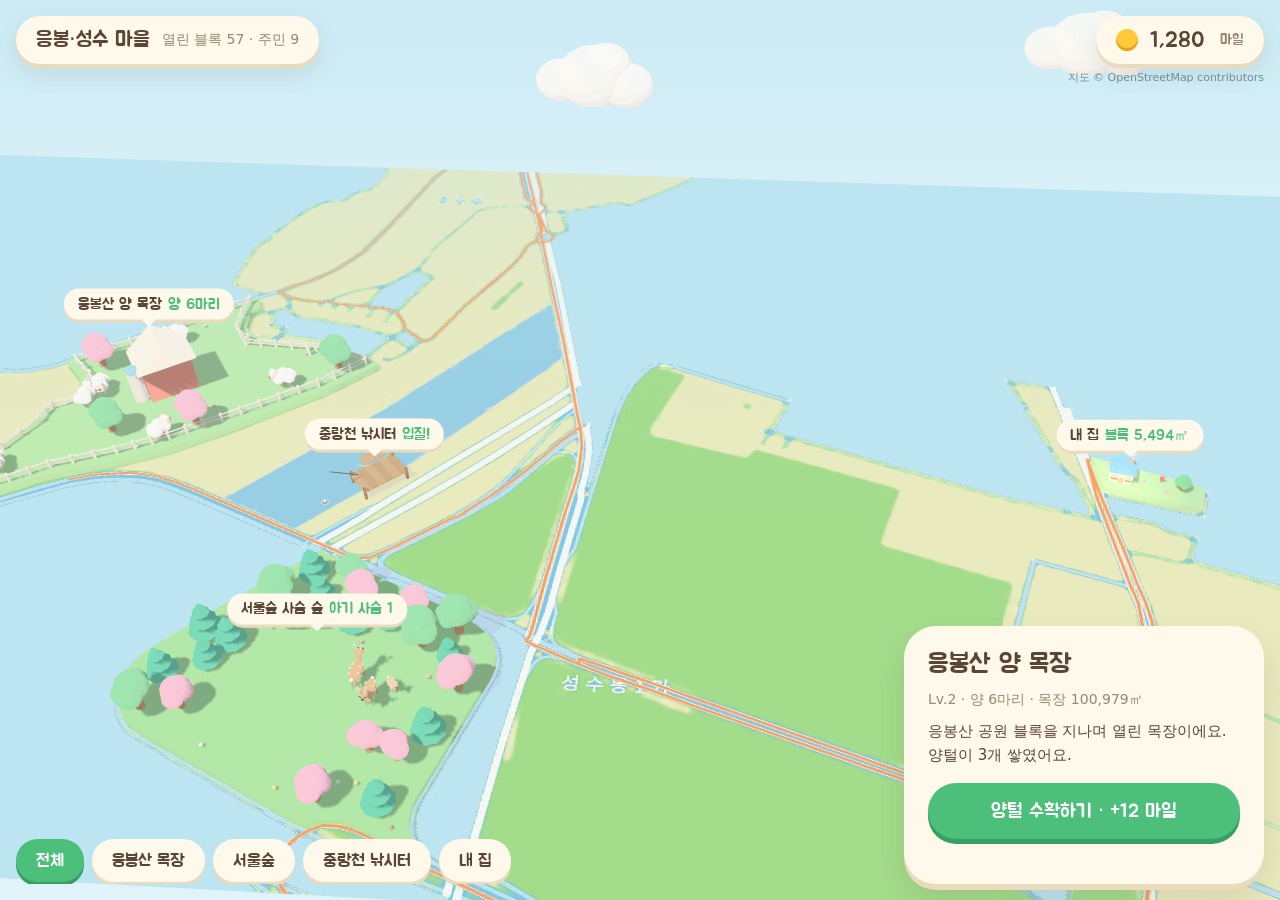
==== commit 04a87ba6: "Fix demo scoring and village issues found on a real device - Plan the demo drive as 1 Hz fixes with " ====
--- a/app/src/main/assets/village/index.html
+++ b/app/src/main/assets/village/index.html
@@ -3,8 +3,9 @@
 <meta name="viewport" content="width=device-width, initial-scale=1">
 <title>카토피아 3D 마을</title>
 <meta name="claude:viewport-fit-sides" content="cover">
-<link rel="stylesheet" href="https://fonts.googleapis.com/css2?family=Jua&family=Noto+Sans+KR:wght@400;500;700;800&display=swap">
 <style>
+/* Bundled so the village keeps its look offline in the car (SIL OFL, see jua-OFL.txt). */
+@font-face { font-family: 'Jua'; src: url('jua.woff2') format('woff2'); font-display: block; }
 /* Layout: full-bleed sunny 3D diorama with floating cream bubbles */
 :root {
   color-scheme: light;
@@ -22,7 +23,7 @@
 }
 html, body { height: 100%; }
 [hidden] { display: none !important; }
-body { margin: 0; background: var(--ground); color: var(--ink); font-family: var(--sans); overflow: hidden; }
+body { margin: 0; background: var(--ground); color: var(--ink); font-family: var(--sans); overflow: hidden; -webkit-user-select: none; user-select: none; -webkit-touch-callout: none; }
 #stage { position: fixed; inset: 0; }
 #stage canvas { display: block; width: 100%; height: 100%; touch-action: none; }
 .pill { background: var(--sheet); border-radius: 999px; padding: 10px 20px; display: flex; align-items: center; gap: 12px; box-shadow: 0 4px 0 var(--line), 0 10px 24px rgb(91 70 54 / 0.12); }
@@ -36,6 +37,7 @@
 .bottom { position: fixed; left: max(16px, env(safe-area-inset-left, 0px)); right: max(16px, env(safe-area-inset-right, 0px)); bottom: calc(16px + env(safe-area-inset-bottom, 0px)); display: flex; justify-content: space-between; align-items: flex-end; gap: 12px; flex-wrap: wrap; pointer-events: none; }
 .chips { display: flex; gap: 8px; overflow-x: auto; max-width: 100%; pointer-events: auto; padding-bottom: 2px; }
 .chip { flex: none; border: 0; background: var(--sheet); color: var(--ink); font: 400 17px var(--round); padding: 11px 20px; border-radius: 999px; cursor: pointer; box-shadow: 0 4px 0 var(--line); }
+.chip.back { background: var(--ink); color: var(--sheet); box-shadow: 0 4px 0 #3E2F24; margin-right: 6px; }
 .chip[aria-pressed="true"] { background: var(--accent); color: var(--accent-ink); box-shadow: 0 4px 0 #36A062; }
 .chip:focus-visible, .act:focus-visible { outline: 2px solid var(--ink); outline-offset: 3px; }
 .card { pointer-events: auto; width: min(360px, 100%); box-sizing: border-box; background: var(--sheet); border-radius: 32px; padding: 22px 24px; display: grid; gap: 10px; box-shadow: 0 6px 0 var(--line), 0 16px 32px rgb(91 70 54 / 0.14); }
@@ -59,13 +61,14 @@
 
 <div id="stage" aria-label="응봉·성수 일대 실제 지도 위의 3D 마을. 끌어서 돌리고, 휠이나 두 손가락으로 확대합니다."></div>
 <div class="top">
-  <div class="pill"><span class="title">응봉·성수 마을</span><span class="sub">열린 블록 62 · 주민 7</span></div>
+  <div class="pill"><span class="title">응봉·성수 마을</span><span class="sub" id="stats"></span></div>
   <div class="pill coins" aria-live="polite"><span id="coins">1,280</span><small>마일</small></div>
 </div>
 <div class="credit">지도 © OpenStreetMap contributors</div>
 <div id="tags"></div>
 <div class="bottom">
   <div class="chips" role="group" aria-label="장소로 이동">
+    <button class="chip back" type="button" id="back" hidden>지도로</button>
     <button class="chip" type="button" data-go="all" aria-pressed="true">전체</button>
     <button class="chip" type="button" data-go="farm" aria-pressed="false">응봉산 목장</button>
     <button class="chip" type="button" data-go="forest" aria-pressed="false">서울숲</button>
@@ -619,8 +622,13 @@
 
   // ---------- info card + actions ----------
   const bridge = window.Cartopia;
+  const $ = (id) => document.getElementById(id);
   let coins = bridge ? Number(bridge.getMiles()) : 1280;
   const fish = ['피라미', '붕어', '잉어', '쏘가리', '메기', '끄리'];
+  // Open blocks come from the app (they grow with every drive); residents are the animals placed above.
+  const openBlocks = bridge ? Number(bridge.getOpenBlocks()) : data.blocks.length;
+  $('stats').textContent = `열린 블록 ${openBlocks} · 주민 ${sheepCount + 3}`;
+  if (bridge) { $('back').hidden = false; $('back').addEventListener('click', () => bridge.openMap()); }
   const state = Object.assign({ wool: 3, fed: false, dex: 5, lights: true }, bridge ? JSON.parse(bridge.getState() || '{}') : {});
   const info = {
     farm: () => ({ t: '응봉산 양 목장', m: `Lv.2 · 양 ${sheepCount}마리 · 목장 ${Math.round(FA.size * 361).toLocaleString('ko-KR')}㎡`, b: state.wool ? `응봉산 공원 블록을 지나며 열린 목장이에요. 양털이 ${state.wool}개 쌓였어요.` : '양털을 모두 거뒀어요. 8km를 더 달리면 다시 자라요.', a: state.wool ? `양털 수확하기 · +${state.wool * 4} 마일` : '수확 완료', on: !!state.wool }),
@@ -628,7 +636,6 @@
     dock: () => ({ t: '중랑천 낚시터', m: `물고기 도감 ${state.dex}/30`, b: '응봉교를 건너며 열린 물가예요. 찌가 흔들리고 있어요.', a: '낚싯대 올리기', on: true }),
     home: () => ({ t: '내 집', m: 'Lv.2 · 마당 2/6칸', b: '성수동1가에 있는 내 집이에요. 마당 꾸미기는 차를 세운 뒤 열려요.', a: state.lights ? '창문 불 끄기' : '창문 불 켜기', on: true }),
   };
-  const $ = (id) => document.getElementById(id);
   let current = 'farm';
   function showCard(id, note = '') {
     current = id;
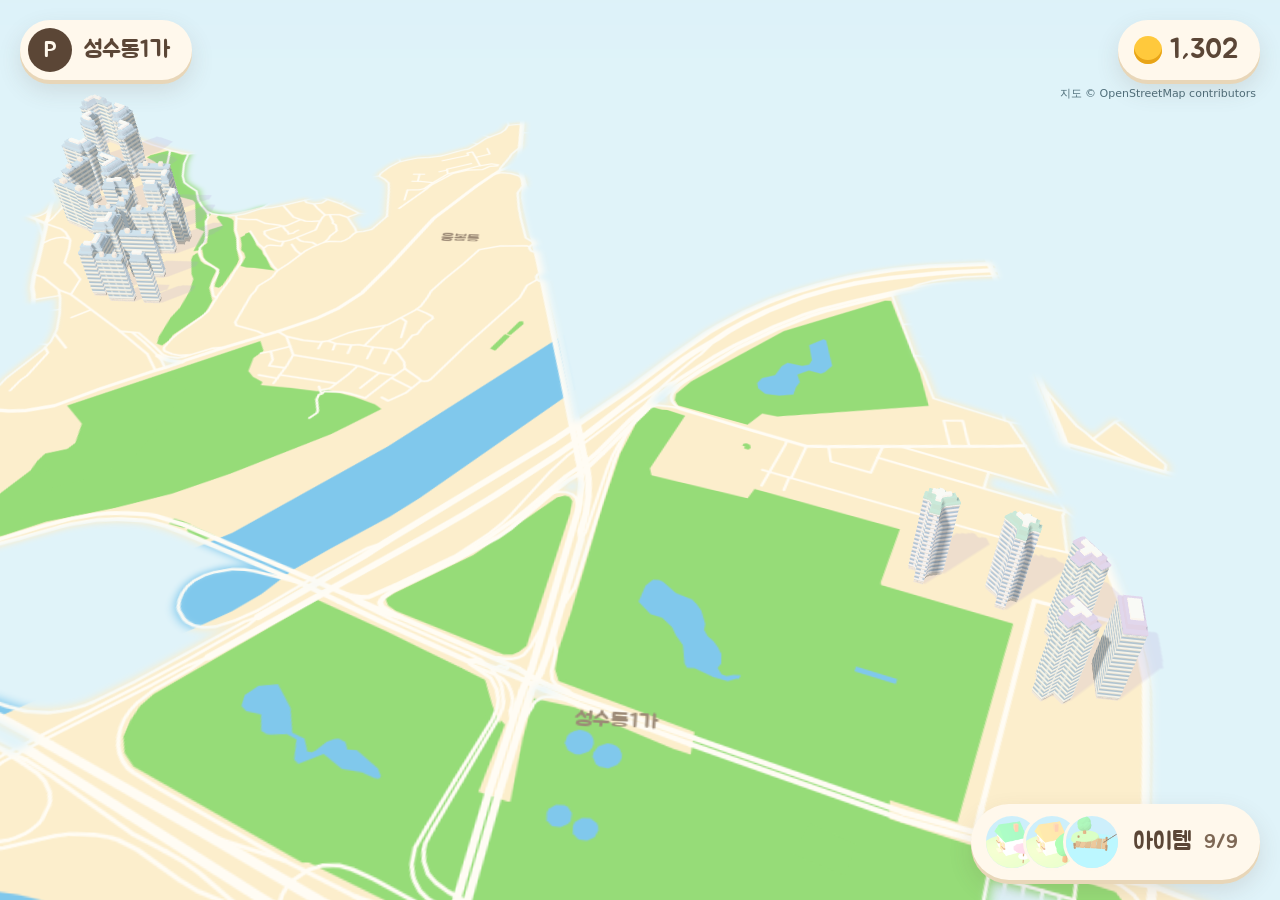
==== commit 99beeb10: "Seoul-wide map, game rules v2 and the floating panel layout - Bundle all of Seoul as tiled city bloc" ====
--- a/app/src/main/assets/village/index.html
+++ b/app/src/main/assets/village/index.html
@@ -1,107 +1,302 @@
 <!doctype html>
 <meta charset="utf-8">
 <meta name="viewport" content="width=device-width, initial-scale=1">
-<title>카토피아 3D 마을</title>
-<meta name="claude:viewport-fit-sides" content="cover">
+<title>카토피아</title>
 <style>
 /* Bundled so the village keeps its look offline in the car (SIL OFL, see jua-OFL.txt). */
 @font-face { font-family: 'Jua'; src: url('jua.woff2') format('woff2'); font-display: block; }
-/* Layout: full-bleed sunny 3D diorama with floating cream bubbles */
+/* Theme A: cozy life-sim. Cream panels with a solid bottom shadow, brown ink, leaf-green actions. */
 :root {
   color-scheme: light;
-  --ground: #BEE5F2;
-  --sheet: #FFF9EC;
+  --sea: #BEE5F2;
+  --sheet: #FFF8EC;
   --sheet-2: #F6EBD3;
+  --edge: #E8D6B8;
   --line: #EADBBD;
   --ink: #5B4636;
-  --ink-2: #9A8571;
-  --accent: #4CC07A;
-  --accent-ink: #FFFFFF;
+  --ink-2: #7E6855;
+  --ink-3: #A08B76;
+  --leaf: #3FAE6A;
+  --leaf-dark: #2E8A51;
+  --leaf-soft: #DDF3E3;
   --mile: #FFC93C;
+  --warn: #C2410C;
   --sans: 'Noto Sans KR', 'Apple SD Gothic Neo', 'Malgun Gothic', system-ui, sans-serif;
   --round: 'Jua', 'Noto Sans KR', 'Apple SD Gothic Neo', 'Malgun Gothic', system-ui, sans-serif;
 }
 html, body { height: 100%; }
 [hidden] { display: none !important; }
-body { margin: 0; background: var(--ground); color: var(--ink); font-family: var(--sans); overflow: hidden; -webkit-user-select: none; user-select: none; -webkit-touch-callout: none; }
+body { margin: 0; background: var(--sea); color: var(--ink); font-family: var(--sans); overflow: hidden; -webkit-user-select: none; user-select: none; -webkit-touch-callout: none; font-variant-numeric: tabular-nums; }
 #stage { position: fixed; inset: 0; }
 #stage canvas { display: block; width: 100%; height: 100%; touch-action: none; }
-.pill { background: var(--sheet); border-radius: 999px; padding: 10px 20px; display: flex; align-items: center; gap: 12px; box-shadow: 0 4px 0 var(--line), 0 10px 24px rgb(91 70 54 / 0.12); }
-.top { position: fixed; top: calc(16px + env(safe-area-inset-top, 0px)); left: max(16px, env(safe-area-inset-left, 0px)); right: max(16px, env(safe-area-inset-right, 0px)); display: flex; justify-content: space-between; gap: 12px; flex-wrap: wrap; pointer-events: none; }
-.top .pill { pointer-events: auto; }
-.title { font-family: var(--round); font-weight: 400; font-size: 21px; }
-.sub { font-size: 14px; color: var(--ink-2); }
-.coins { font-family: var(--round); font-size: 22px; font-variant-numeric: tabular-nums; }
-.coins::before { content: ""; width: 22px; height: 22px; border-radius: 50%; background: var(--mile); box-shadow: inset 0 -3px 0 #E8A417; }
-.coins small { font-weight: 400; font-size: 14px; color: var(--ink-2); margin-left: 4px; }
-.bottom { position: fixed; left: max(16px, env(safe-area-inset-left, 0px)); right: max(16px, env(safe-area-inset-right, 0px)); bottom: calc(16px + env(safe-area-inset-bottom, 0px)); display: flex; justify-content: space-between; align-items: flex-end; gap: 12px; flex-wrap: wrap; pointer-events: none; }
-.chips { display: flex; gap: 8px; overflow-x: auto; max-width: 100%; pointer-events: auto; padding-bottom: 2px; }
-.chip { flex: none; border: 0; background: var(--sheet); color: var(--ink); font: 400 17px var(--round); padding: 11px 20px; border-radius: 999px; cursor: pointer; box-shadow: 0 4px 0 var(--line); }
-.chip.back { background: var(--ink); color: var(--sheet); box-shadow: 0 4px 0 #3E2F24; margin-right: 6px; }
-.chip[aria-pressed="true"] { background: var(--accent); color: var(--accent-ink); box-shadow: 0 4px 0 #36A062; }
-.chip:focus-visible, .act:focus-visible { outline: 2px solid var(--ink); outline-offset: 3px; }
-.card { pointer-events: auto; width: min(360px, 100%); box-sizing: border-box; background: var(--sheet); border-radius: 32px; padding: 22px 24px; display: grid; gap: 10px; box-shadow: 0 6px 0 var(--line), 0 16px 32px rgb(91 70 54 / 0.14); }
-.card h2 { margin: 0; font-family: var(--round); font-size: 26px; font-weight: 400; text-wrap: balance; }
-.card .meta { font-size: 14px; color: var(--ink-2); }
-.card p { margin: 0; font-size: 15px; line-height: 1.6; color: var(--ink); }
-.act { margin-top: 6px; height: 56px; border-radius: 28px; border: 0; background: var(--accent); color: var(--accent-ink); font: 400 19px var(--round); cursor: pointer; box-shadow: 0 5px 0 #36A062; }
-.act:active { transform: translateY(3px); box-shadow: 0 2px 0 #36A062; }
-.act[disabled] { background: var(--sheet-2); color: var(--ink-2); box-shadow: none; cursor: default; }
-.note { font-size: 13px; color: var(--ink-2); min-height: 1em; }
-.tag { position: fixed; left: 0; top: 0; transform: translate(-50%, -100%); background: var(--sheet); color: var(--ink); font: 400 15px var(--round); padding: 6px 14px; border-radius: 999px; white-space: nowrap; pointer-events: none; box-shadow: 0 3px 0 var(--line); }
-.tag::after { content: ""; position: absolute; left: 50%; bottom: -5px; width: 10px; height: 10px; background: var(--sheet); transform: translateX(-50%) rotate(45deg); border-radius: 2px; }
-.tag b { font-weight: 400; color: var(--accent); margin-left: 6px; }
-.credit { position: fixed; right: max(16px, env(safe-area-inset-right, 0px)); top: calc(70px + env(safe-area-inset-top, 0px)); font-size: 11px; color: #6E8C98; }
-#fail { position: fixed; inset: 0; display: grid; place-items: center; padding: 24px; text-align: center; color: var(--ink-2); }
-@media (max-width: 560px) {
-  .card { width: 100%; }
-  .title { font-size: 16px; }
+button { font-family: inherit; color: inherit; cursor: pointer; }
+button:focus-visible, input:focus-visible { outline: 3px solid var(--ink); outline-offset: 2px; }
+.round { font-family: var(--round); font-weight: 400; }
+.cap { font-size: 15px; color: var(--ink-2); }
+.pill { background: var(--sheet); border-radius: 999px; box-shadow: 0 4px 0 var(--edge), 0 10px 24px rgb(91 70 54 / .14); }
+.sheet { background: var(--sheet); border-radius: 32px; box-shadow: 0 6px 0 var(--edge), 0 16px 32px rgb(91 70 54 / .16); }
+.btn { height: 64px; border: 0; border-radius: 32px; font: 400 21px var(--round); padding: 0 22px; display: flex; align-items: center; justify-content: center; gap: 8px; }
+.btn-p { background: var(--leaf); color: #FFFFFF; box-shadow: 0 6px 0 var(--leaf-dark); }
+.btn-p:active { transform: translateY(3px); box-shadow: 0 3px 0 var(--leaf-dark); }
+.btn-p[disabled] { background: var(--sheet-2); color: var(--ink-3); box-shadow: none; cursor: default; }
+.btn-s { background: var(--sheet-2); color: var(--ink); box-shadow: 0 4px 0 #E3CFA9; }
+.btn-s:active { transform: translateY(2px); box-shadow: 0 2px 0 #E3CFA9; }
+.btn-s.sm { height: 56px; font-size: 18px; border-radius: 28px; }
+.icon-btn { width: 56px; height: 56px; border: 0; border-radius: 50%; background: var(--sheet-2); display: flex; align-items: center; justify-content: center; box-shadow: 0 3px 0 #E3CFA9; }
+.icon-btn[disabled] { opacity: .45; cursor: default; }
+.row { display: flex; align-items: center; gap: 14px; min-height: 72px; padding: 0 16px; border: 0; border-radius: 22px; background: #FFFFFF; box-shadow: 0 3px 0 #EFE2CC; text-align: left; width: 100%; }
+.ic { width: 44px; height: 44px; border-radius: 14px; display: flex; align-items: center; justify-content: center; flex: none; }
+.bar { height: 12px; border-radius: 6px; background: #F1E4CC; overflow: hidden; }
+.bar > i { display: block; height: 100%; border-radius: 6px; background: #5CC27E; }
+.chip { display: inline-flex; align-items: center; height: 30px; padding: 0 12px; border-radius: 15px; background: var(--sheet-2); font-size: 14px; font-weight: 700; color: var(--ink-2); }
+.chip.green { background: var(--leaf-soft); color: #2F7F50; }
+.chip.blue { background: #DCEFFA; color: #2C6E91; }
+.chip .dot { width: 10px; height: 10px; border-radius: 5px; margin-right: 6px; flex: none; }
+.ln { display: flex; justify-content: space-between; gap: 12px; font-size: 17px; padding: 3px 0; }
+.ln span:first-child { color: var(--ink-2); }
+.hr { height: 2px; background: var(--line); border-radius: 1px; }
+/* trip summary: results only, no arithmetic */
+.stats { display: grid; grid-template-columns: repeat(2, minmax(0, 1fr)); gap: 10px; }
+.stats > div { background: #FFFFFF; border-radius: 18px; padding: 10px 14px; display: flex; flex-direction: column; gap: 0; box-shadow: 0 3px 0 #EFE2CC; }
+.stats > div:last-child:nth-child(odd) { grid-column: 1 / -1; } /* three figures: the last one takes the whole row */
+.stats .cap { font-size: 14px; }
+.stats b { font-size: 30px; font-weight: 400; line-height: 1.2; white-space: nowrap; }
+.stats b small { font-size: 17px; margin-left: 3px; color: var(--ink-2); }
+.sumhead { display: flex; align-items: center; gap: 10px; }
+.sumhead .coin { width: 38px; height: 38px; box-shadow: inset 0 -5px 0 #E8A417; }
+.sumhead .round { font-size: 50px; line-height: 1.05; }
+.sumhead .unit { font-size: 26px; color: var(--ink-2); align-self: flex-end; padding-bottom: 6px; }
+
+
+/* item pictures in a row (home 아이템 list, trip summary) and growth stage dots */
+.gain { display: flex; flex-direction: column; gap: 8px; }
+.dex { display: grid; grid-template-columns: repeat(auto-fill, minmax(56px, 1fr)); gap: 8px; }
+.dx { position: relative; aspect-ratio: 1; border-radius: 14px; overflow: hidden; background: linear-gradient(180deg, #CDEFFB 0%, #EAF8FD 55%, #FFF4DA 100%); display: flex; align-items: center; justify-content: center; color: #2F8F55; box-shadow: 0 2px 0 #EFE2CC; }
+.dx.more { font-size: 20px; color: var(--ink-2); background: var(--sheet-2); }
+.dex.big { grid-template-columns: repeat(3, minmax(0, 1fr)); gap: 12px; }
+.dxi { display: flex; flex-direction: column; align-items: center; gap: 4px; }
+.dxi .dx { width: 100%; aspect-ratio: 4 / 3; }
+.dxi .round { font-size: 17px; }
+.dxi .dx.off + .round { color: var(--ink-3); }
+.dx img { width: 100%; height: 100%; object-fit: cover; display: block; }
+.dx.off img { filter: grayscale(1) brightness(1.15); opacity: .35; }
+.dx .pips { position: absolute; left: 50%; bottom: 4px; transform: translateX(-50%); background: rgb(255 248 236 / .9); padding: 3px 5px; border-radius: 8px; }
+.pips { display: inline-flex; gap: 4px; align-items: center; flex: none; }
+.pips i { width: 9px; height: 9px; border-radius: 50%; background: #E9DAC0; }
+.pips i.on { background: #5CC27E; }
+.grow { display: flex; align-items: center; gap: 12px; border-radius: 22px; background: #FFFFFF; padding: 14px 16px; box-shadow: 0 3px 0 #EFE2CC; }
+
+/* preview buttons: a column in the side panel, one row in a split window */
+.pv-act { display: flex; flex-direction: column; gap: inherit; }
+
+/* edit mode */
+#top { position: fixed; left: 20px; right: 20px; top: calc(20px + env(safe-area-inset-top, 0px)); height: 60px; display: flex; justify-content: space-between; pointer-events: none; }
+#top > * { pointer-events: auto; }
+#placePill { height: 60px; padding: 0 22px 0 8px; display: flex; align-items: center; gap: 12px; }
+#placePill .gear { width: 44px; height: 44px; font-size: 22px; }
+#placeName { font-size: 24px; white-space: nowrap; }
+#placeName:empty { display: none; }
+#placePill:has(#placeName:empty) { padding-right: 8px; }
+.gear { width: 48px; height: 48px; border-radius: 50%; background: var(--ink); color: var(--sheet); font: 400 24px var(--round); display: flex; align-items: center; justify-content: center; flex: none; }
+#miles { height: 60px; padding: 0 22px 0 16px; display: flex; align-items: center; gap: 8px; }
+#miles .coin { width: 28px; height: 28px; }
+#milesN { font-size: 28px; }
+.coin { width: 24px; height: 24px; border-radius: 50%; background: var(--mile); box-shadow: inset 0 -4px 0 #E8A417; flex: none; }
+#panel { position: fixed; box-sizing: border-box; display: flex; flex-direction: column; gap: 14px; }
+#panel > * { flex-shrink: 0; } /* never squash a button; the panel scrolls instead */
+/* after a drive: a large card on the left, the explored map beside it */
+#panel.side { left: 24px; top: calc(24px + env(safe-area-inset-top, 0px)); max-height: calc(100% - 48px); width: 540px; padding: 26px; gap: 18px; overflow-y: auto; }
+body[data-view="summary"] #placePill { visibility: hidden; }
+/* a card that follows the picked item on the map (placed by placeFloats) */
+#panel.float { width: 360px; padding: 18px; left: 0; top: 0; }
+#panel.float::before { content: ""; position: absolute; top: 50%; left: -12px; margin-top: -11px; border: 11px solid transparent; border-left: 0; border-right: 13px solid var(--sheet); }
+#panel.float.flip::before { left: auto; right: -12px; border-right: 0; border-left: 13px solid var(--sheet); }
+/* preview and move: one row at the bottom */
+#panel.strip { left: 50%; bottom: 24px; transform: translateX(-50%); flex-direction: row; align-items: center; gap: 14px; padding: 12px 12px 12px 14px; white-space: nowrap; }
+#panel.strip .btn { height: 60px; font-size: 20px; }
+/* the item list above the bottom-right buttons */
+#panel.pop { right: 20px; bottom: 112px; width: 400px; padding: 20px; }
+#drawer { position: fixed; left: 20px; right: 20px; bottom: 20px; height: 230px; box-sizing: border-box; padding: 14px 16px 0; display: flex; flex-direction: column; gap: 10px; }
+.dhead { display: flex; align-items: center; gap: 10px; }
+.dhead .tabs { flex: 1 1 auto; min-width: 0; }
+.dhead .icon-btn { width: 48px; height: 48px; flex: none; }
+.tabs { display: flex; gap: 6px; overflow-x: auto; flex: none; }
+.tab { height: 48px; padding: 0 18px; border: 0; border-radius: 24px; background: var(--sheet-2); font: 400 18px var(--round); white-space: nowrap; }
+.tab[aria-selected="true"] { background: var(--ink); color: var(--sheet); }
+.cards { display: flex; gap: 10px; overflow-x: auto; padding: 4px 2px 16px; }
+.card { flex: none; width: 164px; height: 168px; box-sizing: border-box; border: 0; border-radius: 22px; background: #FFFFFF; padding: 12px 14px; display: flex; flex-direction: column; gap: 2px; text-align: left; box-shadow: 0 3px 0 #EFE2CC; }
+.card[aria-pressed="true"] { outline: 3px solid var(--leaf); background: #F2FAF3; }
+.card.dim { opacity: .55; }
+/* the chosen card opens up with its own button */
+.card.wide { width: 316px; flex-direction: row; gap: 12px; padding: 10px; outline: 3px solid var(--leaf); background: #F2FAF3; }
+.card.wide .wbody { display: flex; flex-direction: column; justify-content: space-between; flex: 1 1 auto; min-width: 0; gap: 6px; }
+.card.wide .cta { height: 54px; font-size: 19px; padding: 0 12px; }
+.card.wide .cta .coin { width: 18px; height: 18px; box-shadow: inset 0 -3px 0 #E8A417; }
+.thumb { position: relative; flex: none; border-radius: 16px; background: linear-gradient(180deg, #CDEFFB 0%, #EAF8FD 55%, #FFF4DA 100%); color: #2F8F55; display: flex; align-items: center; justify-content: center; overflow: hidden; }
+.thumb img { width: 100%; height: 100%; object-fit: cover; display: block; pointer-events: none; }
+.card .top { display: flex; align-items: center; justify-content: space-between; gap: 6px; margin-top: 6px; align-self: stretch; width: 100%; } /* the car WebView doesn't stretch rows inside a button */
+.card .price { display: flex; align-items: center; gap: 4px; font: 400 16px var(--round); color: var(--ink); white-space: nowrap; }
+.card .price .coin { width: 16px; height: 16px; box-shadow: inset 0 -3px 0 #E8A417; }
+.card .thumb { align-self: stretch; }
+.card .nm { font: 400 19px var(--round); color: var(--ink); }
+.card .badge { margin-top: auto; align-self: flex-start; font-size: 12px; font-weight: 700; padding: 3px 9px; border-radius: 8px; background: var(--sheet-2); color: var(--ink-2); }
+.card .badge.ok { background: var(--leaf-soft); color: #2F7F50; }
+#dock { position: fixed; left: 20px; bottom: 20px; display: flex; gap: 12px; }
+#demo { height: 60px; }
+#homeBtns { position: fixed; right: 20px; bottom: 20px; display: flex; gap: 12px; }
+#homeBtns[hidden] { display: none; }
+#dexBtn { height: 76px; padding: 0 22px 0 12px; border: 0; display: flex; align-items: center; gap: 12px; color: var(--ink); }
+#dexBtn .stack { display: flex; }
+#dexBtn .stack img { width: 52px; height: 52px; border-radius: 50%; object-fit: cover; border: 3px solid var(--sheet); background: #CDEFFB; }
+#dexBtn .stack img + img { margin-left: -18px; }
+#invBtn { position: relative; width: 76px; height: 76px; border: 0; display: flex; align-items: center; justify-content: center; color: #7C4DCC; }
+#invBtn .n { position: absolute; right: 4px; top: 4px; min-width: 24px; height: 24px; border-radius: 12px; background: #7C4DCC; color: #FFFFFF; font: 400 15px var(--round); display: flex; align-items: center; justify-content: center; }
+#tag { position: fixed; left: 0; top: 0; transform: translate(-50%, -100%); height: 52px; padding: 0 20px; display: flex; align-items: center; gap: 10px; white-space: nowrap; pointer-events: none; }
+#tag::after { content: ""; position: absolute; left: 50%; bottom: -11px; margin-left: -10px; border: 10px solid transparent; border-bottom: 0; border-top: 12px solid var(--sheet); }
+#tag .dot { width: 12px; height: 12px; border-radius: 6px; flex: none; }
+#tag b { font: 400 20px var(--round); color: var(--ink-2); }
+#tag.warn { color: var(--warn); }
+/* the summary's four figures in one row */
+.figs { display: grid; border-top: 2px solid var(--line); border-bottom: 2px solid var(--line); padding: 14px 0; }
+.figs > div { display: flex; flex-direction: column; align-items: center; gap: 2px; }
+.figs > div + div { border-left: 2px solid var(--line); }
+.figs b { font: 400 36px var(--round); line-height: 1.1; white-space: nowrap; }
+.figs b small { font-size: 19px; margin-left: 2px; color: var(--ink-2); }
+.figs b.area { color: #2E8A51; }
+.figs b.area small { color: #2E8A51; }
+.figs span { font-size: 15px; color: var(--ink-2); }
+#note { position: fixed; left: 50%; top: 104px; transform: translateX(-50%); padding: 12px 22px; font: 400 18px var(--round); white-space: nowrap; transition: opacity .3s; }
+
+/* drive mode */
+#dgear { position: fixed; left: 24px; top: 24px; padding: 10px 26px 10px 10px; display: flex; align-items: center; gap: 14px; }
+#dgear .gear { width: 56px; height: 56px; font-size: 30px; }
+#dpanel { position: fixed; right: 24px; top: 24px; width: 340px; box-sizing: border-box; padding: 24px 28px; display: flex; flex-direction: column; gap: 16px; }
+.l2 { font-size: 24px; color: var(--ink-2); }
+.big { font: 400 32px var(--round); }
+#toast { position: fixed; left: 50%; bottom: 32px; transform: translateX(-50%); display: flex; align-items: center; gap: 14px; background: var(--ink); color: var(--sheet); border-radius: 999px; padding: 16px 30px; font: 400 26px var(--round); white-space: nowrap; box-shadow: 0 8px 24px rgb(91 70 54 / .3); transition: opacity .4s; }
+
+/* saving */
+#saving { position: fixed; inset: 0; background: rgb(255 248 236 / .55); display: flex; align-items: center; justify-content: center; }
+#saving .sheet { width: 560px; box-sizing: border-box; padding: 34px 40px; display: flex; flex-direction: column; gap: 20px; }
+.credit { position: fixed; left: 16px; bottom: 4px; font-size: 11px; color: #4F6E7A; pointer-events: none; }
+body.edit .credit { left: auto; right: 24px; bottom: auto; top: calc(86px + env(safe-area-inset-top, 0px)); }
+#fail { position: fixed; inset: 0; display: grid; place-items: center; padding: 24px; text-align: center; color: var(--ink-2); background: var(--sea); font-size: 18px; }
+
+/* one window of a split screen, next to the navigation app (Pleos runs two apps side by side, each in portrait) */
+@media (max-width: 900px) {
+  #top { left: 12px; right: 12px; top: calc(12px + env(safe-area-inset-top, 0px)); height: 52px; }
+  #placePill { height: 52px; padding-left: 6px; }
+  #placePill .gear { width: 40px; height: 40px; font-size: 20px; }
+  #placeName { font-size: 20px; }
+  #miles { height: 52px; padding: 0 16px 0 12px; }
+  #milesN { font-size: 22px; }
+  #drawer { left: 12px; right: 12px; bottom: 12px; height: 226px; }
+  /* cards sit at the bottom, full width, instead of beside the map */
+  #panel.side, #panel.float, #panel.strip { left: 12px; right: 12px; bottom: 12px; top: auto; width: auto; transform: none; }
+  #panel.side { max-height: calc(100% - 84px); padding: 18px; gap: 12px; }
+  #panel.float::before { display: none; }
+  #panel.strip { flex-wrap: wrap; white-space: normal; }
+  #panel.strip .btn { flex: 1 1 auto; }
+  #panel.pop { right: 12px; left: 12px; width: auto; bottom: 100px; max-height: calc(100% - 180px); overflow-y: auto; padding: 14px; }
+  .dex.big { grid-template-columns: repeat(5, minmax(0, 1fr)); gap: 8px; }
+  .dxi .round { font-size: 14px; }
+  .sumhead .round { font-size: 42px; }
+  .figs { grid-template-columns: repeat(2, minmax(0, 1fr)) !important; row-gap: 10px; }
+  .figs > div:nth-child(odd) { border-left: 0; }
+  #homeBtns { right: 12px; bottom: 12px; }
+  #dock { top: auto; bottom: 12px; left: 12px; }
+  #demo { height: 52px; }
+  #note { top: 76px; }
+  body.edit .credit { left: auto; right: 16px; bottom: auto; top: calc(68px + env(safe-area-inset-top, 0px)); }
+  body.drive .credit { left: auto; right: 12px; }
+  #saving .sheet { width: auto; max-width: calc(100vw - 32px); }
+
+  #dgear { left: 12px; top: auto; bottom: 16px; padding: 6px 20px 6px 6px; gap: 10px; }
+  #dgear .gear { width: 44px; height: 44px; font-size: 24px; }
+  #dgear .round { font-size: 24px !important; }
+  #dpanel { left: 12px; right: 12px; top: 12px; width: auto; padding: 16px 20px; gap: 10px; border-radius: 26px; }
+  #dpanel .l2 { font-size: 20px; }
+  #dNew { font-size: 52px !important; }
+  #dpanel .big { font-size: 28px; }
+  #dpanel .hr { display: none; }
+  #dpanel { display: grid; grid-template-columns: repeat(2, minmax(0, 1fr)); column-gap: 16px; }
+  #dpanel > :first-child { grid-column: 1 / -1; }
+  #dpanel > div[style*="grid"] { display: contents !important; }
+  #toast { bottom: 84px; max-width: calc(100vw - 32px); font-size: 22px; padding: 12px 22px; white-space: normal; }
 }
 </style>
 
-<div id="stage" aria-label="응봉·성수 일대 실제 지도 위의 3D 마을. 끌어서 돌리고, 휠이나 두 손가락으로 확대합니다."></div>
-<div class="top">
-  <div class="pill"><span class="title">응봉·성수 마을</span><span class="sub" id="stats"></span></div>
-  <div class="pill coins" aria-live="polite"><span id="coins">1,280</span><small>마일</small></div>
+<div id="stage" aria-label="실제 지도 위에 꾸민 마을"></div>
+<div class="credit">지도 © OpenStreetMap contributors</div>
+
+<!-- edit mode (parked) -->
+<div id="edit" hidden>
+  <header id="top">
+    <div id="placePill" class="pill"><div class="gear" aria-label="기어 P">P</div><span class="round" id="placeName"></span></div>
+    <div id="miles" class="pill" aria-live="polite"><span class="coin" aria-hidden="true"></span><span class="round" id="milesN">0</span></div>
+  </header>
+  <div id="tag" class="pill" hidden></div>
+  <aside id="panel" class="sheet" aria-live="polite" hidden></aside>
+  <section id="drawer" class="sheet" aria-label="꾸미기 아이템" hidden>
+    <div class="dhead"><div class="tabs" role="tablist" id="tabs"></div><button type="button" class="icon-btn" id="drawerX" aria-label="닫기"></button></div>
+    <div class="cards" id="cards"></div>
+  </section>
+  <div id="homeBtns">
+    <button type="button" id="dexBtn" class="pill"></button>
+    <button type="button" id="invBtn" class="pill" aria-label="보관함"></button>
+  </div>
+  <div id="dock">
+    <button type="button" id="demo" class="btn btn-s sm" hidden>주행 체험하기</button>
+  </div>
+  <div id="note" class="pill" style="opacity: 0" role="status"></div>
 </div>
-<div class="credit">지도 © OpenStreetMap contributors</div>
-<div id="tags"></div>
-<div class="bottom">
-  <div class="chips" role="group" aria-label="장소로 이동">
-    <button class="chip back" type="button" id="back" hidden>지도로</button>
-    <button class="chip" type="button" data-go="all" aria-pressed="true">전체</button>
-    <button class="chip" type="button" data-go="farm" aria-pressed="false">응봉산 목장</button>
-    <button class="chip" type="button" data-go="forest" aria-pressed="false">서울숲</button>
-    <button class="chip" type="button" data-go="dock" aria-pressed="false">중랑천 낚시터</button>
-    <button class="chip" type="button" data-go="home" aria-pressed="false">내 집</button>
+
+<!-- drive mode -->
+<div id="drive" hidden>
+  <div id="dgear" class="pill"><div class="gear" aria-label="기어 D">D</div><span class="round" style="font-size: 30px">주행 중</span></div>
+  <div id="dpanel" class="sheet">
+    <div><div class="l2">탐험 면적</div><div class="round" style="font-size: 64px; line-height: 1.1; color: #2F8F55" id="dNew">0</div></div>
+    <div class="hr"></div>
+    <div style="display: grid; grid-template-columns: repeat(2, minmax(0, 1fr)); gap: 12px">
+      <div><div class="l2">주행 거리</div><div class="big" id="dKm">0.0 km</div></div>
+      <div><div class="l2">안전 점수</div><div class="big" id="dScore">100</div></div>
+    </div>
   </div>
-  <section class="card" id="card" aria-live="polite">
-    <h2 id="cTitle">응봉산 양 목장</h2>
-    <div class="meta" id="cMeta">Lv.2 · 양 4마리</div>
-    <p id="cBody">응봉산 공원 블록을 지나며 열린 목장이에요. 양털이 3개 쌓였어요.</p>
-    <button class="act" type="button" id="cAct">양털 수확하기 · +12 마일</button>
-    <div class="note" id="cNote"></div>
+  <div id="toast" role="status" style="opacity: 0"><svg aria-hidden="true" width="28" height="28" viewBox="0 0 24 24" fill="none" stroke="#9BE7B4" stroke-width="3" stroke-linecap="round"><path d="M12 5v14M5 12h14"/></svg><span id="toastText"></span></div>
+</div>
+
+<!-- P: automatic save -->
+<div id="saving" hidden>
+  <section class="sheet" aria-labelledby="sv-title">
+    <div style="display: flex; align-items: center; gap: 14px">
+      <div class="gear" aria-label="기어 P">P</div>
+      <h2 id="sv-title" class="round" style="margin: 0; font-size: 30px" role="status">주행 기록 저장 중…</h2>
+    </div>
   </section>
 </div>
-<div id="fail" hidden>3D 화면을 불러오지 못했어요. 브라우저에서 WebGL이 켜져 있는지 확인해 주세요.</div>
+
+<div id="fail" hidden>마을 화면을 표시할 수 없어요. 앱을 다시 실행해 주세요.</div>
 
 <script src="three.min.js"></script>
 <script src="OrbitControls.js"></script>
 <script>
 (async function () {
-  if (!window.THREE || !THREE.OrbitControls) { document.getElementById('fail').hidden = false; return; }
-  let data;
-  try { data = await fetch('village_blocks.json').then((r) => r.json()); } catch (e) { document.getElementById('fail').hidden = false; return; }
+  const fail = () => { document.getElementById('fail').hidden = false; };
+  if (!window.THREE || !THREE.OrbitControls) { fail(); return; }
+  // Seoul in square tiles (tools/build_seoul.py): index + the blocks larger than a tile, the rest on demand
+  const getJSON = (f) => fetch('../map/seoul/' + f).then((r) => { if (!r.ok) throw new Error(f); return r.json(); });
+  let mapIndex, bigBlocks;
+  try { [mapIndex, bigBlocks] = await Promise.all([getJSON('index.json'), getJSON('big.json')]); } catch (e) { fail(); return; }
   const reduce = window.matchMedia('(prefers-reduced-motion: reduce)').matches;
   const stage = document.getElementById('stage');
 
-  // map pixel (1280x720 village view) -> world; 10 px = 1 unit
+  // map pixel -> world; 10 px = 1 unit. (0,0)-(1280,720) is the old 응봉·성수 view; Seoul spreads around it
   const W = (x, y) => new THREE.Vector3(x / 10 - 64, 0, y / 10 - 36);
 
   let renderer;
   try {
     renderer = new THREE.WebGLRenderer({ antialias: true });
-  } catch (e) { document.getElementById('fail').hidden = false; return; }
+  } catch (e) { fail(); return; }
   renderer.setPixelRatio(Math.min(window.devicePixelRatio, 2));
   renderer.outputEncoding = THREE.sRGBEncoding;
   renderer.shadowMap.enabled = true;
@@ -127,7 +322,7 @@
   controls.maxPolarAngle = 1.15;
   controls.minPolarAngle = 0.35;
   controls.minDistance = 10;
-  controls.maxDistance = 120;
+  controls.maxDistance = 260; // the whole-map view after a drive steps back this far
   controls.screenSpacePanning = false;
   controls.target.set(0, 0, 0);
 
@@ -141,20 +336,15 @@
   sun.shadow.bias = -0.0008;
   sun.shadow.radius = 4;
   scene.add(sun);
-
-  // ground: the block map in pastel (tools/cute_ground.py)
-  const tex = new THREE.TextureLoader().load('ground.jpg');
-  tex.encoding = THREE.sRGBEncoding;
-  tex.anisotropy = renderer.capabilities.getMaxAnisotropy();
-  const ground = new THREE.Mesh(new THREE.PlaneGeometry(128, 72), new THREE.MeshBasicMaterial({ map: tex }));
-  ground.rotation.x = -Math.PI / 2;
-  scene.add(ground);
-  // the same pastel sea continues past the edge of the map
+  scene.add(sun.target); // the sun and its shadow box follow the camera target across the city
+  const SUN_OFF = new THREE.Vector3(-30, 60, 25);
+
+  // ground: unrevealed Seoul is pastel sea; each map tile paints its revealed blocks onto its own canvas
   const sea = new THREE.Mesh(new THREE.PlaneGeometry(900, 900), new THREE.MeshBasicMaterial({ color: '#BEE5F2' }));
   sea.rotation.x = -Math.PI / 2;
   sea.position.y = -0.05;
   scene.add(sea);
-  const shadowCatcher = new THREE.Mesh(new THREE.PlaneGeometry(128, 72), new THREE.ShadowMaterial({ opacity: 0.18, color: new THREE.Color('#6A4FA0') }));
+  const shadowCatcher = new THREE.Mesh(new THREE.PlaneGeometry(240, 240), new THREE.ShadowMaterial({ opacity: 0.18, color: new THREE.Color('#6A4FA0') }));
   shadowCatcher.rotation.x = -Math.PI / 2;
   shadowCatcher.position.y = 0.02;
   shadowCatcher.receiveShadow = true;
@@ -340,11 +530,11 @@
     return g;
   }
 
-  function house() {
+  function house(roofColor = '#5BB8F5', wall = '#FFF6E6') {
     const g = new THREE.Group();
     const base = 0.5;
-    g.add(mesh(box(3.4, 2.4, 2.8), '#FFF6E6', { p: [0, base + 1.2, 0] }));
-    const roof = gableRoof(4.0, 3.2, 1.6, '#5BB8F5');
+    g.add(mesh(box(3.4, 2.4, 2.8), wall, { p: [0, base + 1.2, 0] }));
+    const roof = gableRoof(4.0, 3.2, 1.6, roofColor);
     roof.position.y = base + 2.4;
     g.add(roof);
     g.add(mesh(box(0.5, 1.1, 0.5), '#F28B6B', { p: [0.95, base + 3.6, -0.5] }));
@@ -418,10 +608,18 @@
     }
     return c;
   }
-  const inside = (A, x, z) => inRing(A.outer, x, z) && !A.holes.some((h) => inRing(h, x, z));
+  // a selection of several blocks is one area made of parts; a single block is its own only part
+  const partsOf = (A) => A.parts || [A];
+  const inside = (A, x, z) => partsOf(A).some((P) => inRing(P.outer, x, z) && !P.holes.some((h) => inRing(h, x, z)));
+  const partAt = (A, x, z) => partsOf(A).find((P) => inside(P, x, z)) || partsOf(A)[0];
+  function areaOfMany(list) {
+    if (list.length === 1) return list[0];
+    const big = list.reduce((m, P) => (P.size > m.size ? P : m));
+    return { parts: list, outer: big.outer, holes: [], size: list.reduce((t, P) => t + P.size, 0), min: [Math.min(...list.map((P) => P.min[0])), Math.min(...list.map((P) => P.min[1]))], max: [Math.max(...list.map((P) => P.max[0])), Math.max(...list.map((P) => P.max[1]))] };
+  }
   function edgeDist(A, x, z) {
     let best = Infinity;
-    [A.outer, ...A.holes].forEach((r) => r.forEach((a, i) => {
+    partsOf(A).flatMap((P) => [P.outer, ...P.holes]).forEach((r) => r.forEach((a, i) => {
       const b = r[(i + 1) % r.length], dx = b[0] - a[0], dz = b[1] - a[1], L = dx * dx + dz * dz;
       const t = L ? Math.max(0, Math.min(1, ((x - a[0]) * dx + (z - a[1]) * dz) / L)) : 0;
       best = Math.min(best, Math.hypot(x - a[0] - t * dx, z - a[1] - t * dz));
@@ -431,19 +629,24 @@
   // the roomiest point in the block and how much room it has
   function pole(A, avoid = []) {
     let best = { x: 0, z: 0, r: -1 };
-    const step = Math.max(0.25, (A.max[0] - A.min[0]) / 60);
-    for (let x = A.min[0]; x <= A.max[0]; x += step) for (let z = A.min[1]; z <= A.max[1]; z += step) {
-      if (!inside(A, x, z)) continue;
-      let r = edgeDist(A, x, z);
-      avoid.forEach((o) => { r = Math.min(r, Math.hypot(x - o.x, z - o.z) - o.r); });
-      if (r > best.r) best = { x, z, r };
-    }
+    partsOf(A).forEach((P) => {
+      const step = Math.max(0.25, (P.max[0] - P.min[0]) / 60);
+      for (let x = P.min[0]; x <= P.max[0]; x += step) for (let z = P.min[1]; z <= P.max[1]; z += step) {
+        if (!inside(P, x, z)) continue;
+        let r = edgeDist(P, x, z);
+        avoid.forEach((o) => { r = Math.min(r, Math.hypot(x - o.x, z - o.z) - o.r); });
+        if (r > best.r) best = { x, z, r };
+      }
+    });
     return best;
   }
   function randomInside(A, margin, taken = [], gap = 0) {
+    const parts = partsOf(A), total = parts.reduce((t, P) => t + P.size, 0);
     for (let k = 0; k < 400; k++) {
-      const x = A.min[0] + rnd() * (A.max[0] - A.min[0]), z = A.min[1] + rnd() * (A.max[1] - A.min[1]);
-      if (inside(A, x, z) && edgeDist(A, x, z) > margin && taken.every((o) => Math.hypot(x - o.x, z - o.z) > gap + (o.r || 0))) return { x, z };
+      let pick = rnd() * total, P = parts[0];
+      for (const Q of parts) { P = Q; if ((pick -= Q.size) <= 0) break; } // bigger blocks get more of the things
+      const x = P.min[0] + rnd() * (P.max[0] - P.min[0]), z = P.min[1] + rnd() * (P.max[1] - P.min[1]);
+      if (inside(P, x, z) && edgeDist(P, x, z) > margin && taken.every((o) => Math.hypot(x - o.x, z - o.z) > gap + (o.r || 0))) return { x, z };
     }
     return null;
   }
@@ -454,6 +657,7 @@
   }
   const ISLAND_H = 0.5;
   function island(A, color) {
+    if (A.parts) { const g = new THREE.Group(); A.parts.forEach((P) => g.add(island(P, color))); return g; }
     const s = new THREE.Shape(A.outer.map(([x, z]) => new THREE.Vector2(x, -z)));
     A.holes.forEach((h) => s.holes.push(new THREE.Path(h.map(([x, z]) => new THREE.Vector2(x, -z)))));
     const geo = new THREE.ExtrudeGeometry(s, { depth: ISLAND_H, bevelEnabled: true, bevelThickness: 0.12, bevelSize: 0.18, bevelSegments: 3 });
@@ -466,6 +670,7 @@
     return g;
   }
   function fenceAlong(A, inset, spacing) {
+    if (A.parts) { const g = new THREE.Group(); A.parts.forEach((P) => g.add(fenceAlong(P, inset, spacing))); return g; }
     const g = new THREE.Group();
     const c = pole(A);
     const pts = [];
@@ -491,243 +696,1342 @@
     return g;
   }
 
-  // ---------- place the village inside its real blocks ----------
-  const spots = {};
-  const animals = [];
-  const swayers = [];
-  function addSpot(id, at, group, tagText, tagSub, size) {
-    group.traverse((o) => { o.userData.spot = id; });
-    scene.add(group);
-    spots[id] = { id, at: new THREE.Vector3(at.x, 0, at.z), group, tagText, tagSub, size };
-  }
+  // ---------- helpers ----------
+  const $ = (id) => document.getElementById(id);
   const clamp = (v, a, b) => Math.max(a, Math.min(b, v));
-
-  // 응봉산 양 목장: the part of the revealed block that is 응봉산 공원
-  const FA = area(data.areas.farm);
-  const farm = new THREE.Group();
-  farm.add(island(FA, '#8EE07A'));
-  farm.add(fenceAlong(FA, 0.7, 1.5));
-  const fp = pole(FA);
-  const barnScale = clamp(fp.r / 3.2, 0.5, 1.15);
-  const b = barn(); b.scale.setScalar(barnScale); b.position.set(fp.x, ISLAND_H - 0.5 * barnScale, fp.z); b.rotation.y = longestEdgeAngle(FA); farm.add(b);
-  const farmTaken = [{ x: fp.x, z: fp.z, r: 3 * barnScale }];
-  const sheepCount = clamp(Math.round(FA.size / 45), 3, 8);
-  for (let i = 0; i < clamp(Math.round(FA.size / 70), 2, 6); i++) {
-    const p = randomInside(FA, 1.2, farmTaken, 1.6); if (!p) break;
-    const t = roundTree(i % 3 ? 'green' : 'cherry'); t.position.set(p.x, ISLAND_H, p.z); farm.add(t); swayers.push(t);
-    farmTaken.push({ x: p.x, z: p.z, r: 1.2 });
-  }
-  for (let i = 0; i < sheepCount; i++) {
-    const p = randomInside(FA, 1.2, farmTaken, 0.8); if (!p) break;
-    const s = sheep(); s.position.set(p.x, ISLAND_H, p.z); s.rotation.y = rnd() * 6; farm.add(s);
-    animals.push({ obj: s, area: FA, speed: 0.7 });
-  }
-  addSpot('farm', fp, farm, '응봉산 양 목장', `양 ${sheepCount}마리`, FA.size);
-
-  // 서울숲 사슴 숲: the whole revealed 서울숲 block
-  const SA = area(data.areas.forest);
-  const forest = new THREE.Group();
-  forest.add(island(SA, '#7AD86E'));
-  const sp = pole(SA);
-  const pondR = clamp(sp.r * 0.45, 1.2, 3.2);
-  const pondAt = { x: sp.x - sp.r * 0.35, z: sp.z + sp.r * 0.2 };
-  forest.add(mesh(cyl(pondR, pondR + 0.2, 0.1, 40), '#6FD0F5', { p: [pondAt.x, ISLAND_H + 0.06, pondAt.z], s: [1.3, 1, 0.85] }));
-  const forestTaken = [{ x: pondAt.x, z: pondAt.z, r: pondR * 1.4 }, { x: sp.x + sp.r * 0.3, z: sp.z, r: 2.4 }];
-  const treeCount = clamp(Math.round(SA.size / 9), 10, 40);
-  for (let i = 0; i < treeCount; i++) {
-    const p = randomInside(SA, 0.9, forestTaken, 1.5); if (!p) break;
-    const k = i % 4 === 0 ? 'cherry' : i % 3 === 0 ? 'green' : 'pine';
-    const t = k === 'pine' ? pine() : roundTree(k);
-    t.position.set(p.x, ISLAND_H, p.z); t.scale.setScalar(0.8 + rnd() * 0.35); t.rotation.y = rnd() * 6;
-    forest.add(t); swayers.push(t);
-    forestTaken.push({ x: p.x, z: p.z, r: 0.3 });
-  }
-  [false, false, true].forEach((fawn, i) => {
-    const p = { x: sp.x + sp.r * 0.3 + (i - 1) * 1.2, z: sp.z + (i % 2) * 0.8 };
-    const d = deer(fawn); d.position.set(p.x, ISLAND_H, p.z); d.rotation.y = rnd() * 6; forest.add(d);
-    animals.push({ obj: d, area: SA, speed: fawn ? 0.9 : 0.6 });
+  const fmt = (n) => Number(n).toLocaleString('ko-KR');
+  const esc = (s) => String(s).replace(/[&<>"']/g, (c) => ({ '&': '&amp;', '<': '&lt;', '>': '&gt;', '"': '&quot;', "'": '&#39;' }[c]));
+  const svg = (d, size = 22, sw = 2.2) => `<svg aria-hidden="true" width="${size}" height="${size}" viewBox="0 0 24 24" fill="none" stroke="currentColor" stroke-width="${sw}" stroke-linecap="round" stroke-linejoin="round"><path d="${d}"/></svg>`;
+  const ICON = {
+    tree: 'M12 3a5 5 0 0 0-5 5 4 4 0 0 0 1 7h8a4 4 0 0 0 1-7 5 5 0 0 0-5-5zM12 15v6',
+    flower: 'M12 9a3 3 0 1 0 0 6 3 3 0 0 0 0-6zM12 3v4M12 17v4M3 12h4M17 12h4',
+    pond: 'M3 14c3-3 6 3 9 0s6 3 9 0M3 18c3-3 6 3 9 0s6 3 9 0M7 9c2-2 4 2 6 0',
+    fence: 'M4 20V9M10 20V9M16 20V9M2 12h20M2 17h20',
+    deer: 'M7 3v4l3 2M17 3v4l-3 2M8 11h8l-1 9H9z',
+    house: 'M3 11l9-7 9 7v9H3zM10 20v-6h4v6',
+    cafe: 'M4 8h12v6a5 5 0 0 1-5 5H9a5 5 0 0 1-5-5zM16 10h2a2 2 0 0 1 0 4h-2',
+    bread: 'M4 14a8 6 0 0 1 16 0v4H4z',
+    fish: 'M3 12c4-6 11-6 15 0-4 6-11 6-15 0zM18 12l3-3v6z',
+    plus: 'M12 5v14M5 12h14',
+    move: 'M5 9l-3 3 3 3M9 5l3-3 3 3M15 19l-3 3-3-3M19 9l3 3-3 3M2 12h20M12 2v20',
+    shuffle: 'M20 12a8 8 0 1 1-3-6.2M20 4v5h-5',
+    box: 'M3 7h18v13H3zM3 7l2-4h14l2 4M10 12h4',
+    check: 'M5 12l5 5L20 7',
+    close: 'M6 6l12 12M18 6L6 18',
+    up: 'M12 19V5M5 12l7-7 7 7',
+    image: 'M3 5h18v14H3zM3 15l5-4 4 3 3-2 6 4',
+  };
+
+  // ---------- data from the app ----------
+  const bridge = window.Cartopia || null;
+  // ---------- map tiles ----------
+  const TILE = mapIndex.tile, TW = TILE / 10;
+  const blocks = new Map(bigBlocks.blocks.map((b) => [b.id, b]));
+  const tileKey = (tx, ty) => `${tx}_${ty}`;
+  const tileOfId = (id) => { const k = Math.floor(id / 8192); return k ? tileKey((k % 128) - 64, Math.floor(k / 128) - 64) : null; };
+  const tileData = new Map(); // key -> Promise of the tile json, kept once read
+  function loadTile(key) {
+    if (!(key in mapIndex.tiles)) return Promise.resolve(null);
+    if (!tileData.has(key)) {
+      tileData.set(key, getJSON(`t/${key}.json`).then((d) => { d.blocks.forEach((b) => blocks.set(b.id, b)); return d; }).catch(() => null));
+    }
+    return tileData.get(key);
+  }
+  const loadBlocks = (ids) => Promise.all([...new Set(ids.map(tileOfId).filter(Boolean))].map(loadTile));
+
+  const init = bridge ? JSON.parse(bridge.getInit())
+    : { mode: 'edit', vehicle: false, miles: 1302, revealed: [], state: '{}' };
+  if (!bridge) { const d = await loadTile('0_0'); init.revealed = d.blocks.filter((b) => b.isle).slice(0, 90).map((b) => b.id); }
+  const revealed = new Set(init.revealed);
+  const fresh = () => ({ v: 2, items: [], inventory: [], nextId: 1 });
+  let S;
+  try { S = JSON.parse(init.state || '{}'); } catch (e) { S = {}; }
+  if (S.v !== 2) S = fresh(); // the first prototype's state (wool, dex) has no blocks; start the village over
+  S.items.forEach((it) => { if (!it.blocks) { it.blocks = [it.block]; delete it.block; } }); // items once sat on one block only
+  // rules v1 had item levels 1..5 and stored products; v2 grows items by distance (docs/game-rules.md)
+  S.items.concat(S.inventory).forEach((it) => {
+    if (it.km == null) it.km = it.lv >= 4 ? 100 : it.lv >= 2 ? 30 : 0;
+    delete it.lv; delete it.stock; delete it.carry; delete it.name;
   });
-  addSpot('forest', sp, forest, '서울숲 사슴 숲', '아기 사슴 1', SA.size);
-
-  // 중랑천 낚시터: on the real riverbank, pointing into the water
-  const DK = data.areas.dock;
-  const pier = dock();
-  const dockAt = { x: DK.x / 10 - 64 + Math.cos(DK.ang) * 1.7, z: DK.y / 10 - 36 + Math.sin(DK.ang) * 1.7 };
-  pier.position.set(dockAt.x, 0, dockAt.z);
-  pier.rotation.y = -DK.ang;
-  addSpot('dock', dockAt, pier, '중랑천 낚시터', '입질!', 30);
-
-  // 내 집: the small 성수동1가 block, house scaled to the room it has
-  const HA = area(data.areas.home);
-  const homeG = new THREE.Group();
-  homeG.add(island(HA, '#9BE584'));
-  const hp = pole(HA);
-  const houseScale = clamp((hp.r * 2 * 0.8) / 4.0, 0.3, 1);
-  const h = house(); h.scale.setScalar(houseScale); h.position.set(hp.x, ISLAND_H - 0.5 * houseScale, hp.z); h.rotation.y = longestEdgeAngle(HA); homeG.add(h);
-  const homeTaken = [{ x: hp.x, z: hp.z, r: 2.2 * houseScale }];
-  const appleAt = randomInside(HA, 0.5 * houseScale + 0.3, homeTaken, 0.4);
-  if (appleAt) { const t = roundTree('apple'); t.scale.setScalar(houseScale); t.position.set(appleAt.x, ISLAND_H, appleAt.z); homeG.add(t); swayers.push(t); homeTaken.push({ x: appleAt.x, z: appleAt.z, r: houseScale }); }
-  const mbAt = randomInside(HA, 0.3, homeTaken, 0.2);
-  if (mbAt) { const m = mailbox(); m.scale.setScalar(houseScale); m.position.set(mbAt.x, ISLAND_H, mbAt.z); homeG.add(m); }
-  for (let i = 0; i < 6; i++) {
-    const p = randomInside(HA, 0.2, homeTaken, 0.1); if (!p) break;
-    homeG.add(mesh(sph(0.16 * houseScale + 0.06, 8), ['#FF8FB8', '#FFD84A', '#B99BFF'][i % 3], { p: [p.x, ISLAND_H + 0.12, p.z] }));
-  }
-  const smoke = [];
-  for (let i = 0; i < 4; i++) {
-    const m = new THREE.Mesh(sph(0.3, 10), new THREE.MeshToonMaterial({ color: '#FFFFFF', gradientMap, transparent: true, opacity: 0.8 }));
-    h.add(m); smoke.push(m);
-  }
-  addSpot('home', hp, homeG, '내 집', `블록 ${Math.round(HA.size * 361).toLocaleString('ko-KR')}㎡`, HA.size);
-
-  // little flower patches on the green islands
-  function flowers(group, A, n, taken) {
+
+  let miles = init.miles;
+  const refreshMiles = () => { if (bridge) miles = Number(bridge.getMiles()); $('milesN').textContent = fmt(miles); };
+  const spend = (n) => { if (n <= 0) return true; const ok = bridge ? bridge.spend(n) : miles >= n; if (ok && !bridge) miles -= n; refreshMiles(); return ok; };
+  const earn = (n) => { if (n <= 0) return; if (bridge) bridge.earn(n); else miles += n; refreshMiles(); };
+  const applyMiles = (d) => (d < 0 ? spend(-d) : (earn(d), true));
+
+  // ---------- catalog ----------
+  const KINDS = {
+    trees: { cat: 'nature', name: '숲', price: 40, icon: 'tree', lands: ['forest', 'park', 'farm', 'res', 'civic'], best: ['forest'] },
+    flowers: { cat: 'nature', name: '꽃밭', price: 30, icon: 'flower', lands: ['forest', 'park', 'farm', 'res', 'com', 'ind', 'civic'], best: ['park'] },
+    pond: { cat: 'nature', name: '연못', price: 80, icon: 'pond', lands: ['forest', 'park', 'farm', 'res', 'civic', 'water'], best: ['park'] },
+    farm: { cat: 'animal', name: '양 목장', price: 150, icon: 'fence', lands: ['forest', 'park', 'farm'], best: ['farm', 'park'] },
+    deer: { cat: 'animal', name: '사슴 쉼터', price: 120, icon: 'deer', lands: ['forest', 'park'], best: ['forest'] },
+    home: { cat: 'building', name: '내 집', price: 0, icon: 'house', max: 1, lands: ['forest', 'farm', 'res', 'com'], best: ['res'] },
+    cafe: { cat: 'building', name: '카페', price: 120, icon: 'cafe', lands: ['park', 'res', 'com', 'ind', 'civic'], best: ['com'] },
+    bakery: { cat: 'building', name: '빵집', price: 120, icon: 'bread', lands: ['res', 'com', 'ind', 'civic'], best: ['com'] },
+    fishing: { cat: 'water', name: '낚시터', price: 100, icon: 'fish', water: true, lands: ['forest', 'park', 'farm', 'res', 'com', 'ind', 'civic', 'water'], best: ['water', 'park'] },
+  };
+  const CATS = [['rec', '추천'], ['nature', '자연'], ['animal', '동물'], ['building', '건물'], ['water', '강가'], ['inv', '보관함']];
+  // a kind opens once a block of this terrain has been revealed anywhere (shore = a block touching the river or sea)
+  const UNLOCK = { pond: 'park', farm: 'park', deer: 'forest', cafe: 'com', bakery: 'com', fishing: 'shore' };
+  const FOUND_NAME = { park: '공원', forest: '산림', com: '상업지', shore: '강가' };
+  // growth: km driven since the item was placed; stage 2 from 30 km, stage 3 from 100 km
+  const STAGES = [0, 30, 100], GROW_K = [0.7, 1, 1.3];
+  const tierOf = (b) => (b.areaM2 < 5000 ? { name: '소형', mult: 1 } : b.areaM2 < 30000 ? { name: '중형', mult: 1.5 } : { name: '대형', mult: 2 });
+  const isGreen = (b) => b.green > 0.35;
+  // terrain types (지형) from tools/classify_land.py, after the land cover map's 대분류 with built-up land split by zoning
+  const LANDS = {
+    forest: { name: '산림', color: '#3F9B5A' }, park: { name: '공원', color: '#8BD46E' }, farm: { name: '농경지', color: '#D9B44A' },
+    res: { name: '주거지', color: '#F2A07B' }, com: { name: '상업지', color: '#E57BA8' }, ind: { name: '공업지', color: '#9A8FB8' },
+    civic: { name: '공공시설', color: '#6FA8DC' }, water: { name: '수역', color: '#2E86C1' },
+  };
+  const landOf = (b) => b.land || (isGreen(b) ? 'park' : 'res'); // tiles built before classify_land.py
+  const landNames = (ids) => ids.map((l) => LANDS[l].name).join('·');
+  // mountains, the airport and river parks come out of the road network as one huge face; they open on the map but are not plots
+  const MAX_M2 = 200000;
+  const plot = (b) => b && b.isle && b.areaM2 <= MAX_M2;
+  // Korean object particle, based on the final consonant of the name
+  const jong = (w) => {
+    const ch = String(w).slice(-1), d = '0123456789'.indexOf(ch);
+    if (d >= 0) return [21, 8, 0, 16, 0, 0, 1, 8, 8, 0][d]; // 영 일 이 삼 사 오 육 칠 팔 구
+    const c = ch.charCodeAt(0) - 0xAC00;
+    return c >= 0 && c < 11172 ? c % 28 : 0;
+  };
+  const eul = (w) => (jong(w) ? '을' : '를');
+  const MAX_SEL = 12;
+  // the blocks one item is built on, seen as one plot; price and size add up block by block
+  function groupOf(ids) {
+    const bs = ids.map((id) => blocks.get(id));
+    const area = bs.reduce((t, b) => t + b.area, 0), wet = bs.find((b) => b.water);
+    return {
+      ids, bs, area, n: bs.length,
+      areaM2: bs.reduce((t, b) => t + b.areaM2, 0),
+      green: bs.reduce((t, b) => t + b.green * b.area, 0) / (area || 1),
+      water: wet ? wet.water : null, wetAt: bs.indexOf(wet),
+      lands: [...new Set(bs.map(landOf))],
+      land: Object.entries(bs.reduce((t, b) => ({ ...t, [landOf(b)]: (t[landOf(b)] || 0) + b.area }), {})).sort((x, y) => y[1] - x[1])[0][0],
+      isle: bs.every((b) => b.isle),
+      mult: bs.reduce((t, b) => t + tierOf(b).mult, 0),
+    };
+  }
+  const sizeName = (g) => (g.n > 1 ? `구역 ${g.n}곳` : `${tierOf(g).name} 구역`);
+  const priceOf = (kind, g) => Math.round(KINDS[kind].price * g.mult);
+  const itemAt = (blockId) => S.items.find((i) => i.blocks.includes(blockId));
+  const stageOf = (it) => STAGES.filter((km) => (it.km || 0) >= km).length;
+  // how far into the current stage, 0..1 (1 at the last stage)
+  const growthOf = (it) => { const st = stageOf(it); return st >= STAGES.length ? 1 : ((it.km || 0) - STAGES[st - 1]) / (STAGES[st] - STAGES[st - 1]); };
+  // blocks first opened today get a warm tint on the map, so a drive's new ground stands out from the old
+  const dayKey = () => { const d = new Date(); return `${d.getFullYear()}-${d.getMonth() + 1}-${d.getDate()}`; };
+  if (!S.today || S.today.day !== dayKey()) S.today = { day: dayKey(), ids: [] };
+  let todaySet = new Set(S.today.ids);
+  function noteToday(ids) {
+    if (S.today.day !== dayKey()) { S.today = { day: dayKey(), ids: [] }; todaySet = new Set(); shown.forEach((t) => { t.dirty = true; }); }
+    ids.forEach((id) => { if (!todaySet.has(id)) { todaySet.add(id); S.today.ids.push(id); } });
+  }
+  const found = new Set(S.found || []);
+  const unlocked = (kind) => !UNLOCK[kind] || found.has(UNLOCK[kind]);
+  // terrain seen on newly read or revealed blocks; returns true when something new was found
+  function noteFound(ids) {
+    const before = found.size;
+    ids.forEach((id) => { const b = blocks.get(id); if (!b) return; found.add(landOf(b)); if (b.water) found.add('shore'); });
+    if (found.size === before) return false;
+    S.found = [...found];
+    return true;
+  }
+
+  function status(kind, b, fromInv) {
+    const K = KINDS[kind];
+    if (!b.isle) return { ok: false, badge: '구역이 너무 좁아요' };
+    if (b.bs.some((x) => x.areaM2 > MAX_M2)) return { ok: false, badge: '구역이 너무 넓어요' };
+    if (!fromInv && !unlocked(kind)) return { ok: false, locked: true, badge: `${FOUND_NAME[UNLOCK[kind]]} 발견 필요`, msg: `${FOUND_NAME[UNLOCK[kind]]} 구역을 발견하면 열려요` };
+    const no = b.lands.filter((l) => !K.lands.includes(l));
+    if (no.length) return { ok: false, badge: `${landNames(no)} 불가`, msg: `${landNames(no)}에는 놓을 수 없어요`, lands: true };
+    if (K.water && !b.water) return { ok: false, badge: '강가 전용' };
+    if (!fromInv && K.max && S.items.concat(S.inventory).filter((i) => i.kind === kind).length >= K.max) return { ok: false, badge: '집은 한 채만 지을 수 있어요' };
+    if (!fromInv && priceOf(kind, b) > miles) return { ok: false, badge: '코인이 부족해요' };
+    const fit = K.best.includes(b.land);
+    return { ok: true, fit, badge: fit ? `${LANDS[b.land].name} 추천` : '배치 가능' };
+  }
+
+  // ---------- builders fitted to the block ----------
+  const areaOf = (g) => areaOfMany(g.bs.map((b) => area({ outer: b.isle, holes: [], area: b.area })));
+  let animals = [], swayers = [], docks = [];
+  function flowerPatch(group, A, n, taken) {
+    let made = 0;
     for (let i = 0; i < n; i++) {
       const p = randomInside(A, 0.5, taken, 0.3); if (!p) break;
       const c = ['#FF8FB8', '#FFD84A', '#FFFFFF', '#B99BFF', '#FF7A6B'][i % 5];
       group.add(mesh(cyl(0.025, 0.025, 0.3, 5), '#3FB66A', { p: [p.x, ISLAND_H + 0.15, p.z] }));
       group.add(mesh(sph(0.13, 8), c, { p: [p.x, ISLAND_H + 0.33, p.z], s: [1, 0.6, 1] }));
       group.add(mesh(sph(0.05, 6), '#FFE27A', { p: [p.x, ISLAND_H + 0.38, p.z] }));
-    }
-  }
-  flowers(farm, FA, clamp(Math.round(FA.size / 25), 6, 18), farmTaken);
-  flowers(forest, SA, clamp(Math.round(SA.size / 20), 8, 24), forestTaken);
-
-  const clouds = [];
-  const cloudMat = new THREE.MeshToonMaterial({ color: '#FFFFFF', gradientMap, transparent: true, opacity: 0.92 });
-  for (let i = 0; i < 7; i++) {
-    const c = new THREE.Group();
-    [[0, 0, 0, 2.2], [2, -0.3, 0.4, 1.6], [-2, -0.4, -0.2, 1.5], [0.8, 0.9, 0, 1.4]]
-      .forEach(([x, y, z, r]) => { const m = new THREE.Mesh(sph(r, 14), cloudMat); m.position.set(x, y, z); m.scale.y = 0.75; c.add(m); });
-    c.position.set(-80 + i * 25 + rnd() * 10, 22 + rnd() * 8, -40 + rnd() * 70);
-    c.scale.setScalar(0.8 + rnd() * 0.6);
-    c.userData.speed = 0.6 + rnd() * 0.6;
-    scene.add(c); clouds.push(c);
-  }
-
-  // ---------- floating tags ----------
-  const tagLayer = document.getElementById('tags');
-  Object.values(spots).forEach((s) => {
-    const el = document.createElement('div');
-    el.className = 'tag';
-    el.innerHTML = '';
-    el.append(s.tagText);
-    const sub = document.createElement('b');
-    sub.textContent = s.tagSub;
-    el.append(sub);
-    tagLayer.append(el);
-    s.tag = el;
-    s.tagSubEl = sub;
+      made++;
+    }
+    return made;
+  }
+  function plantTrees(group, A, n, taken, gap, kinds, owner) {
+    let made = 0;
+    for (let i = 0; i < n; i++) {
+      const p = randomInside(A, 0.9, taken, gap) || randomInside(A, 0.4, taken, gap * 0.6); if (!p) break;
+      const k = kinds(i);
+      const t = k === 'pine' ? pine() : roundTree(k);
+      t.position.set(p.x, ISLAND_H, p.z); t.scale.setScalar(0.8 + rnd() * 0.35); t.rotation.y = rnd() * 6;
+      group.add(t); swayers.push({ obj: t, owner });
+      taken.push({ x: p.x, z: p.z, r: 0.3 });
+      made++;
+    }
+    return made;
+  }
+  const perimeterM = (g) => Math.round(g.bs.reduce((t, b) => t + b.isle.reduce((s, p, i) => { const q = b.isle[(i + 1) % b.isle.length]; return s + Math.hypot(q[0] - p[0], q[1] - p[1]); }, 0) * Math.sqrt(b.areaM2 / b.area), 0));
+  function parasol(color) {
+    const g = new THREE.Group();
+    g.add(mesh(cyl(0.05, 0.05, 1.6, 6), '#8A5A35', { p: [0, 0.8, 0] }));
+    g.add(mesh(new THREE.ConeGeometry(0.9, 0.45, 10), color, { p: [0, 1.75, 0] }));
+    g.add(mesh(cyl(0.45, 0.45, 0.08, 14), '#FFF6E8', { p: [0, 0.7, 0] }));
+    return g;
+  }
+  const BUILD = {
+    trees(A, b, k, id) {
+      const g = new THREE.Group(); g.add(island(A, '#7AD86E'));
+      const taken = [];
+      const n = plantTrees(g, A, clamp(Math.round((A.size / 9) * k), 4, 48), taken, 1.4, (i) => (i % 4 === 0 ? 'cherry' : i % 3 === 0 ? 'green' : 'pine'), id);
+      flowerPatch(g, A, clamp(Math.round(A.size / 25), 4, 16), taken);
+      return { g, h: 4.2, what: [['나무', `${n}그루`]] };
+    },
+    flowers(A, b, k, id) {
+      const g = new THREE.Group(); g.add(island(A, '#9BE584'));
+      const taken = [];
+      const t = plantTrees(g, A, clamp(Math.round(A.size / 120), 1, 4), taken, 2, () => 'cherry', id);
+      const n = flowerPatch(g, A, clamp(Math.round((A.size / 3) * k), 12, 160), taken);
+      return { g, h: 3.4, what: [['꽃', `${n}송이`], ['벚나무', `${t}그루`]] };
+    },
+    pond(A, b, k, id) {
+      const g = new THREE.Group(); g.add(island(A, '#8EE07A'));
+      const p = pole(A);
+      const r = Math.max(0.3, Math.min(clamp(p.r * 0.6, 1, 5) * Math.min(1.2, k), (p.r - 0.35) / 1.25 - 0.2));
+      g.add(mesh(cyl(r, r + 0.2, 0.1, 40), '#6FD0F5', { p: [p.x, ISLAND_H + 0.06, p.z], s: [1.25, 1, 0.9] }));
+      for (let i = 0; i < 3; i++) g.add(mesh(cyl(0.3, 0.3, 0.04, 12), '#5BC27A', { p: [p.x + (rnd() - 0.5) * r, ISLAND_H + 0.13, p.z + (rnd() - 0.5) * r * 0.6] }));
+      const taken = [{ x: p.x, z: p.z, r: r * 1.35 }];
+      const n = plantTrees(g, A, clamp(Math.round(A.size / 25), 3, 14), taken, 1.5, (i) => (i % 2 ? 'green' : 'cherry'), id);
+      flowerPatch(g, A, clamp(Math.round(A.size / 20), 6, 24), taken);
+      return { g, h: 3.6, what: [['연못', `지름 ${Math.round(r * 2 * 10 * Math.sqrt(b.areaM2 / b.area))} m`], ['나무', `${n}그루`]] };
+    },
+    farm(A, b, k, id) {
+      const g = new THREE.Group(); g.add(island(A, '#8EE07A')); g.add(fenceAlong(A, 0.7, 1.5));
+      const fp = pole(A);
+      const sc = clamp(fp.r / 3.2, 0.5, 1.15);
+      const bn = barn(); bn.scale.setScalar(sc); bn.position.set(fp.x, ISLAND_H - 0.5 * sc, fp.z); bn.rotation.y = longestEdgeAngle(partAt(A, fp.x, fp.z)); g.add(bn);
+      const taken = [{ x: fp.x, z: fp.z, r: 3 * sc }];
+      const t = plantTrees(g, A, clamp(Math.round(A.size / 70), 2, 6), taken, 1.6, (i) => (i % 3 ? 'green' : 'cherry'), id);
+      let n = 0;
+      for (let i = 0; i < clamp(Math.round((A.size / 45) * k), 2, 12); i++) {
+        const p = randomInside(A, 1.2, taken, 0.8) || randomInside(A, 0.5, taken, 0.5); if (!p) break;
+        const s = sheep(); s.position.set(p.x, ISLAND_H, p.z); s.rotation.y = rnd() * 6; g.add(s);
+        animals.push({ obj: s, area: partAt(A, p.x, p.z), speed: 0.7, owner: id }); n++;
+      }
+      flowerPatch(g, A, clamp(Math.round(A.size / 25), 6, 18), taken);
+      return { g, h: 3.4 + 3.2 * sc, what: [['양', `${n}마리`], ['울타리', `${fmt(perimeterM(b))} m`], ['헛간 · 나무', `1채 · ${t}그루`]] };
+    },
+    deer(A, b, k, id) {
+      const g = new THREE.Group(); g.add(island(A, '#7AD86E'));
+      const sp = pole(A);
+      const pondR = clamp(sp.r * 0.4, 0.8, 3);
+      const pondAt = { x: sp.x - sp.r * 0.35, z: sp.z + sp.r * 0.2 };
+      g.add(mesh(cyl(pondR, pondR + 0.2, 0.1, 40), '#6FD0F5', { p: [pondAt.x, ISLAND_H + 0.06, pondAt.z], s: [1.3, 1, 0.85] }));
+      const taken = [{ x: pondAt.x, z: pondAt.z, r: pondR * 1.4 }, { x: sp.x + sp.r * 0.3, z: sp.z, r: 2.4 }];
+      const t = plantTrees(g, A, clamp(Math.round(A.size / 12), 6, 32), taken, 1.5, (i) => (i % 4 === 0 ? 'cherry' : i % 3 === 0 ? 'green' : 'pine'), id);
+      const adults = clamp(Math.round((A.size / 80) * k), 2, 5);
+      for (let i = 0; i <= adults; i++) {
+        const fawn = i === adults;
+        const p = randomInside(A, 1, taken, 0.5) || { x: sp.x, z: sp.z };
+        const d = deer(fawn); d.position.set(p.x, ISLAND_H, p.z); d.rotation.y = rnd() * 6; g.add(d);
+        animals.push({ obj: d, area: partAt(A, p.x, p.z), speed: fawn ? 0.9 : 0.6, owner: id });
+      }
+      flowerPatch(g, A, clamp(Math.round(A.size / 20), 6, 20), taken);
+      return { g, h: 4.4, what: [['사슴', `${adults}마리 · 아기 사슴 1마리`], ['나무', `${t}그루`]] };
+    },
+    home(A, b, k, id, look = ['#5BB8F5', '#FFF6E6']) {
+      const g = new THREE.Group(); g.add(island(A, '#9BE584'));
+      const hp = pole(A);
+      const s = clamp((hp.r * 2 * 0.8) / 4.0, 0.3, 1.1);
+      const hs = house(...look); hs.scale.setScalar(s); hs.position.set(hp.x, ISLAND_H - 0.5 * s, hp.z); hs.rotation.y = longestEdgeAngle(partAt(A, hp.x, hp.z)); g.add(hs);
+      const taken = [{ x: hp.x, z: hp.z, r: 2.2 * s }];
+      const t = plantTrees(g, A, clamp(Math.round(A.size / 60), 1, 5), taken, 1, (i) => (i % 2 ? 'green' : 'apple'), id);
+      const mb = randomInside(A, 0.3, taken, 0.2);
+      if (mb) { const m = mailbox(); m.scale.setScalar(s); m.position.set(mb.x, ISLAND_H, mb.z); g.add(m); taken.push({ x: mb.x, z: mb.z, r: 0.4 }); }
+      flowerPatch(g, A, clamp(Math.round((A.size / 15) * k), 4, 40), taken);
+      return { g, h: 1.2 + 4.6 * s, what: [['건물', '1채'], ['정원수', `${t}그루`]], taken, s };
+    },
+    cafe(A, b, k, id) {
+      const r = BUILD.home(A, b, k, id, ['#4CC07A', '#FFFDF6']);
+      for (let i = 0; i < 3; i++) {
+        const p = randomInside(A, 0.8, r.taken, 0.6); if (!p) break;
+        const u = parasol(['#FF8FB8', '#FFD84A', '#7CC8F0'][i]); u.scale.setScalar(r.s); u.position.set(p.x, ISLAND_H, p.z); r.g.add(u); r.taken.push({ x: p.x, z: p.z, r: 0.9 });
+      }
+      r.what = [['카페', '1채'], ['파라솔 테이블', '3개']];
+      return r;
+    },
+    bakery(A, b, k, id) {
+      const r = BUILD.home(A, b, k, id, ['#F5A05B', '#FFF1DE']);
+      r.what = [['빵집', '1채'], ['정원', '꽃과 과일나무']];
+      return r;
+    },
+    fishing(A, b, k, id) {
+      const g = new THREE.Group(); g.add(island(A, '#9BE584'));
+      const taken = [];
+      flowerPatch(g, A, clamp(Math.round((A.size / 20) * k), 4, 32), taken);
+      plantTrees(g, A, clamp(Math.round((A.size / 60) * k), 1, 5), taken, 1.5, () => 'green', id);
+      const w = W(b.water[0], b.water[1]);
+      const pp = pole(partsOf(A)[Math.max(0, b.wetAt)]); // the deck reaches out from the block on the water
+      const dir = new THREE.Vector3(w.x - pp.x, 0, w.z - pp.z).normalize();
+      const pier = dock();
+      pier.position.set(w.x + dir.x * 1.7, 0, w.z + dir.z * 1.7);
+      pier.rotation.y = -Math.atan2(dir.z, dir.x);
+      g.add(pier); docks.push({ obj: pier, owner: id });
+      return { g, h: 3.2, what: [['낚시 데크', '1개'], ['보트', '1척']] };
+    },
+  };
+
+  // ---------- catalog thumbnails: each kind as a small diorama built from the same models as the map ----------
+  const THUMB = {};
+  function diorama(kind) {
+    const g = new THREE.Group(), T = 0.5; // top of the pad
+    const at = (o, x, z, sc = 1, ry = 0) => { o.position.set(x, T + o.position.y, z); o.scale.multiplyScalar(sc); o.rotation.y = ry; g.add(o); return o; };
+    const water = (r, x = 0, z = 0) => g.add(mesh(cyl(r, r, 0.08, 40), '#6FD0F5', { p: [x, T + 0.03, z], s: [1.2, 1, 0.9] }));
+    const bloom = (n, r) => { for (let i = 0; i < n; i++) { const a = i * 2.4, d = r * Math.sqrt((i + 0.5) / n), x = Math.cos(a) * d, z = Math.sin(a) * d; g.add(mesh(cyl(0.03, 0.03, 0.3, 5), '#3FB66A', { p: [x, T + 0.15, z] })); g.add(mesh(sph(0.17, 8), ['#FF8FB8', '#FFD84A', '#FFFFFF', '#B99BFF', '#FF7A6B'][i % 5], { p: [x, T + 0.34, z], s: [1, 0.6, 1] })); } };
+    const homeLike = (roof, wall) => { const h = house(roof, wall); h.scale.setScalar(0.42); h.position.set(-0.1, T - 0.21, 0.25); h.rotation.y = -0.5; g.add(h); };
+    if (kind === 'fishing') {
+      g.add(mesh(cyl(2.3, 2.5, 0.5, 48), '#6FD0F5', { p: [0, 0.25, 0] }));
+      g.add(mesh(cyl(2.5, 2.7, 0.25, 48), '#7A5A3E', { p: [0, 0.12, 0] }));
+      g.add(mesh(cyl(1.0, 1.15, 0.35, 32), '#9BE584', { p: [-1.3, T + 0.05, -0.8] }));
+      at(roundTree('green'), -1.6, -1.1, 0.5);
+      const d = dock(); d.scale.setScalar(0.6); d.position.set(-0.3, T - 0.3, -0.2); d.rotation.y = 0.5; g.add(d);
+    } else g.add(pad(2.2, kind === 'flowers' || kind === 'home' || kind === 'cafe' || kind === 'bakery' ? '#9BE584' : '#8EE07A'));
+    if (kind === 'trees') { at(pine(), -0.8, -0.5, 0.95); at(roundTree('cherry'), 0.9, -0.1, 0.8); at(roundTree('green'), -0.1, 1.0, 0.7); bloom(5, 0.6); }
+    if (kind === 'flowers') { at(roundTree('cherry'), -0.6, -1.0, 0.6); bloom(22, 1.7); }
+    if (kind === 'pond') { water(1.1, 0.2, 0.3); [[0.5, 0.6], [-0.2, 0.1]].forEach(([x, z]) => g.add(mesh(cyl(0.25, 0.25, 0.04, 12), '#5BC27A', { p: [x, T + 0.09, z] }))); at(roundTree('green'), -1.1, -1.0, 0.65); bloom(4, 2.0); }
+    if (kind === 'farm') { const b = barn(); b.scale.setScalar(0.34); b.position.set(0.5, T - 0.17, -0.9); b.rotation.y = -0.3; g.add(b); at(sheep(), -0.7, 0.5, 0.85, -0.4); at(sheep(), 0.4, 1.1, 0.7, -1.0); }
+    if (kind === 'deer') { at(roundTree('green'), -1.1, -0.9, 0.55); at(deer(false), -0.2, 0.3, 0.78, -0.5); at(deer(true), 0.9, 1.0, 0.78, -0.9); }
+    if (kind === 'home') { homeLike('#5BB8F5', '#FFF6E6'); const m = mailbox(); m.scale.setScalar(0.7); m.position.set(1.3, T, 1.2); g.add(m); bloom(5, 0.5); }
+    if (kind === 'cafe') { homeLike('#4CC07A', '#FFFDF6'); const u = parasol('#FF8FB8'); u.scale.setScalar(0.6); u.position.set(1.4, T, 1.1); g.add(u); }
+    if (kind === 'bakery') { homeLike('#F5A05B', '#FFF1DE'); at(roundTree('apple'), 1.4, 0.9, 0.5); }
+    return g;
+  }
+  function makeThumbs() {
+    let r;
+    try { r = new THREE.WebGLRenderer({ antialias: true, alpha: true, preserveDrawingBuffer: true }); } catch (e) { return; } // the line icons stay
+    r.setPixelRatio(1); r.setSize(292, 180); r.outputEncoding = THREE.sRGBEncoding;
+    const sc = new THREE.Scene();
+    sc.add(new THREE.HemisphereLight(0xe6f6ff, 0xffd9b0, 0.5));
+    const l = new THREE.DirectionalLight(0xfff0d6, 0.7); l.position.set(-4, 8, 5); sc.add(l);
+    const cam = new THREE.PerspectiveCamera(24, 292 / 180, 0.1, 100);
+    cam.position.set(4.0, 4.5, 5.8); cam.lookAt(0, 0.95, 0.15);
+    Object.keys(KINDS).forEach((k) => {
+      const d = diorama(k); sc.add(d);
+      r.render(sc, cam); THUMB[k] = r.domElement.toDataURL();
+      sc.remove(d);
+    });
+    r.dispose(); r.forceContextLoss();
+  }
+  // a kind's picture on a sky tile; w x h in px, with optional content laid over it (the price chip on catalog cards)
+  const art = (kind, w, h = w, over = '') => `<span class="thumb" style="width:${w}px;height:${h}px">${THUMB[kind] ? `<img src="${THUMB[kind]}" alt="">` : svg(ICON[KINDS[kind].icon], Math.round(h / 2), 2)}${over}</span>`;
+
+  // ---------- scene <-> state ----------
+  const built = new Map(); // item id -> { g, h, what, tag, sig, at }
+  const sigOf = (it) => `${it.kind}|${it.blocks}|${it.seed}|${stageOf(it)}`;
+  function make(it) {
+    const b = groupOf(it.blocks), A = areaOf(b);
+    seed = it.seed;
+    const out = BUILD[it.kind](A, b, GROW_K[stageOf(it) - 1], it.id);
+    out.g.traverse((o) => { o.userData.item = it.id; });
+    const c = pole(A);
+    out.at = new THREE.Vector3(c.x, 0, c.z);
+    scene.add(out.g);
+    return out;
+  }
+  function unmake(id) {
+    const v = built.get(id); if (!v) return;
+    scene.remove(v.g);
+    animals = animals.filter((a) => a.owner !== id);
+    swayers = swayers.filter((a) => a.owner !== id);
+    docks = docks.filter((a) => a.owner !== id);
+    built.delete(id);
+  }
+  function syncScene() {
+    const want = new Map(S.items.map((it) => [it.id, it]));
+    [...built.keys()].forEach((id) => { if (id !== 'preview' && (!want.has(id) || built.get(id).sig !== sigOf(want.get(id)))) unmake(id); });
+    S.items.forEach((it) => {
+      if (!built.has(it.id)) { const v = make(it); v.sig = sigOf(it); built.set(it.id, v); }
+    });
+    animals.forEach((a) => { if (!a.goal) { a.goal = a.obj.position.clone(); a.wait = Math.random() * 2; a.obj.userData.baseY = a.obj.userData.body.position.y; } });
+    shown.forEach(updateTowers);
+  }
+
+  // Seoul's tall buildings (20 floors or 66 m and up, from tools/add_towers.py) stand on revealed blocks as pastel toy
+  // models built from their real footprints. Slab apartments (판상형) get balcony bands, painted end walls and rooftop
+  // elevator houses; tower apartments (탑상형) a stepped crown; offices glass walls, a setback top and roof plant; hotels
+  // a crown. Buildings with OSM building:part pieces keep their real tiers. Heights are squashed (square root) so a 555 m
+  // tower does not dwarf the village. A block with an item hides its towers, because the item fills the whole block.
+  // Each tile merges its shown towers into one mesh per material and rebuilds it only when that set changes.
+  const towerH = (m) => 3 * Math.sqrt(Math.max(m, 0) / 30);
+  const hashOf = (id, k) => { const v = Math.sin(id * 12.9898 + k * 78.233) * 43758.5453; return v - Math.floor(v); };
+  const ACCENT = ['#F7B7A3', '#9ED9C3', '#A9CDEB', '#C9B6E8', '#F6D58E', '#F4A6B8'];
+  const GLASS = ['#CFE4F4', '#BFE3D8', '#DCD3F2', '#F3D9C9', '#D4E6EE', '#E9E3CF'];
+  const WALL = ['#FFF8EE', '#FFF8EE', '#FFF1E6', '#F3F7FF', '#F1F9F2'];
+  function facadeTex(draw, ru, rv) {
+    const c = document.createElement('canvas'); c.width = c.height = 64;
+    draw(c.getContext('2d'));
+    const t = new THREE.CanvasTexture(c); t.wrapS = t.wrapT = THREE.RepeatWrapping; t.repeat.set(ru, rv); t.encoding = THREE.sRGBEncoding;
+    t.anisotropy = renderer.capabilities.getMaxAnisotropy();
+    return t;
+  }
+  const FACADE = {
+    // balconies: a window strip with a railing under it on every floor
+    apt: facadeTex((g) => { g.fillStyle = '#FFFFFF'; g.fillRect(0, 0, 64, 64); g.fillStyle = '#B9CFE4'; g.fillRect(4, 12, 56, 26); g.fillStyle = '#E6DED2'; g.fillRect(0, 40, 64, 7); }, 1.6, 2.4),
+    // curtain wall: tall glass panes between white mullions
+    glass: facadeTex((g) => { g.fillStyle = '#FFFFFF'; g.fillRect(0, 0, 64, 64); g.fillStyle = '#AFCBE3'; [3, 35].forEach((x) => g.fillRect(x, 2, 26, 58)); g.fillStyle = 'rgba(255,255,255,0.55)'; [3, 35].forEach((x) => g.fillRect(x + 4, 2, 5, 58)); }, 2.2, 1.6),
+    // ribbon windows: a long glass strip on every floor between plain spandrels
+    band: facadeTex((g) => { g.fillStyle = '#FFFFFF'; g.fillRect(0, 0, 64, 64); g.fillStyle = '#A9C6DF'; g.fillRect(0, 14, 64, 30); g.fillStyle = 'rgba(255,255,255,0.5)'; g.fillRect(0, 16, 64, 5); }, 1, 2.2),
+    // teal glass behind close-set white vertical fins (현대자동차 강남대로 사옥)
+    fins: facadeTex((g) => {
+      const gr = g.createLinearGradient(0, 0, 64, 0); gr.addColorStop(0, '#5FA8A3'); gr.addColorStop(0.5, '#7CC0B8'); gr.addColorStop(1, '#5A9F9C');
+      g.fillStyle = gr; g.fillRect(0, 0, 64, 64);
+      g.fillStyle = 'rgba(30,70,72,0.35)'; g.fillRect(0, 30, 64, 3); g.fillRect(0, 62, 64, 2); // floor lines
+      g.fillStyle = '#F4F8F7'; for (let x = 0; x < 64; x += 8) g.fillRect(x, 0, 3, 64);
+    }, 3.2, 2.6),
+    // punched windows in a solid wall
+    grid: facadeTex((g) => { g.fillStyle = '#FFFFFF'; g.fillRect(0, 0, 64, 64); g.fillStyle = '#B3CBE0'; [[6, 10], [36, 10], [6, 40], [36, 40]].forEach(([x, y]) => g.fillRect(x, y, 22, 16)); }, 2, 2.4),
+  };
+  const OFFICE_TEX = ['glass', 'glass', 'band', 'grid'];
+  const facadeMats = {};
+  const facadeMat = (tex, hex) => facadeMats[tex + hex] || (facadeMats[tex + hex] = new THREE.MeshToonMaterial({ color: hex, gradientMap, map: FACADE[tex] }));
+  const W2 = ([x, y]) => [x / 10 - 64, y / 10 - 36];
+  // white emblem and wordmark, drawn once
+  const HYUNDAI_SIGN = (() => {
+    const c = document.createElement('canvas'); c.width = 512; c.height = 72;
+    const g = c.getContext('2d'); g.fillStyle = '#FFFFFF'; g.strokeStyle = '#FFFFFF';
+    g.lineWidth = 7; g.beginPath(); g.ellipse(70, 36, 50, 27, 0, 0, Math.PI * 2); g.stroke();
+    g.save(); g.translate(70, 36); g.transform(1, 0, -0.35, 1, 0, 0); g.fillRect(-24, -17, 10, 34); g.fillRect(14, -17, 10, 34); g.fillRect(-16, -5, 32, 9); g.restore();
+    g.font = "bold 52px 'Arial Black', Arial, sans-serif"; g.textBaseline = 'middle'; g.fillText('HYUNDAI', 140, 38);
+    const t = new THREE.CanvasTexture(c); t.encoding = THREE.sRGBEncoding; t.anisotropy = renderer.capabilities.getMaxAnisotropy();
+    return new THREE.MeshBasicMaterial({ map: t, transparent: true, depthWrite: false, side: THREE.DoubleSide });
+  })();
+  // a prism over the footprint `pts` (world x,z) from y0 to y1, scaled by s about the footprint centre
+  function prism(pts, y0, y1, s = 1) {
+    const cx = pts.reduce((a, p) => a + p[0], 0) / pts.length, cz = pts.reduce((a, p) => a + p[1], 0) / pts.length;
+    const g = new THREE.ExtrudeGeometry(new THREE.Shape(pts.map(([x, z]) => new THREE.Vector2((x - cx) * s, (cz - z) * s))), { depth: y1 - y0, bevelEnabled: false });
+    g.rotateX(-Math.PI / 2); g.translate(cx, y0, cz);
+    return g;
+  }
+  const boxAt = (w, h, d, x, y, z, ry = 0) => { const g = new THREE.BoxGeometry(w, h, d).toNonIndexed(); g.rotateY(ry); g.translate(x, y + h / 2, z); return g; };
+  // centre, long axis angle and the length / width along it (a rough oriented box from the point spread)
+  function axisOf(pts) {
+    const n = pts.length, cx = pts.reduce((a, p) => a + p[0], 0) / n, cz = pts.reduce((a, p) => a + p[1], 0) / n;
+    let sxx = 0, szz = 0, sxz = 0;
+    pts.forEach(([x, z]) => { sxx += (x - cx) ** 2; szz += (z - cz) ** 2; sxz += (x - cx) * (z - cz); });
+    const a = 0.5 * Math.atan2(2 * sxz, sxx - szz), ux = Math.cos(a), uz = Math.sin(a);
+    const along = pts.map(([x, z]) => (x - cx) * ux + (z - cz) * uz), across = pts.map(([x, z]) => -(x - cx) * uz + (z - cz) * ux);
+    const lo = Math.min(...along), hi = Math.max(...along), lo2 = Math.min(...across), hi2 = Math.max(...across);
+    const mx = cx + ux * (lo + hi) / 2 - uz * (lo2 + hi2) / 2, mz = cz + uz * (lo + hi) / 2 + ux * (lo2 + hi2) / 2;
+    return { x: mx, z: mz, a, ux, uz, L: hi - lo, W: hi2 - lo2 };
+  }
+  // a rectangle around (x, z), `l` along the angle a and `w` across it
+  const rectPts = (x, z, a, l, w) => [[-1, -1], [1, -1], [1, 1], [-1, 1]].map(([i, j]) => [x + Math.cos(a) * i * l / 2 - Math.sin(a) * j * w / 2, z + Math.sin(a) * i * l / 2 + Math.cos(a) * j * w / 2]);
+  // hand-made shapes for the landmarks people will look for; the rest follow their type
+  const LANDMARKS = {
+    // two towers on one podium
+    '현대자동차그룹 본사': (add, pts, h, ax) => {
+      const mat = facadeMat('band', '#CFE0EE');
+      add('#FFFFFF', prism(pts, 0, 0.5, 1.02));
+      [-1, 1].forEach((e) => {
+        const r = rectPts(ax.x + ax.ux * ax.L * 0.27 * e, ax.z + ax.uz * ax.L * 0.27 * e, ax.a, ax.L * 0.4, ax.W * 0.92);
+        add(mat, prism(r, 0.5, h));
+        add('#8FB4D2', prism(r, h, h + 0.14, 1.04));
+        add('#E8EEF2', boxAt(ax.L * 0.12, 0.3, ax.W * 0.4, ax.x + ax.ux * ax.L * 0.27 * e, h + 0.14, ax.z + ax.uz * ax.L * 0.27 * e, -ax.a));
+      });
+    },
+    // 스케일타워 (2023): glass lobby, a dark recessed garden floor with planters, a teal glass body behind white fins,
+    // and the HYUNDAI sign high on the face toward 강남대로
+    '현대자동차 강남대로 사옥': (add, pts, h) => {
+      const lobby = h * 0.11, garden = h * 0.055;
+      add(facadeMat('glass', '#E6F2F4'), prism(pts, 0, lobby, 0.96));
+      add('#46524F', prism(pts, lobby, lobby + garden, 0.92));
+      add('#86CF8E', prism(pts, lobby, lobby + garden * 0.4, 0.99));
+      add(facadeMat('fins', '#FFFFFF'), prism(pts, lobby + garden, h));
+      add('#4F8C87', prism(pts, h, h + 0.08, 1.0));
+      // the sign on the face toward 강남대로 (farthest west) and on the south face
+      const n = pts.length, cx = pts.reduce((a, p) => a + p[0], 0) / n, cz = pts.reduce((a, p) => a + p[1], 0) / n;
+      const faces = pts.map((p, i) => { const q = pts[(i + 1) % n]; return { mx: (p[0] + q[0]) / 2, mz: (p[1] + q[1]) / 2, len: Math.hypot(q[0] - p[0], q[1] - p[1]) }; });
+      const west = faces.reduce((a, f) => (f.mx < a.mx ? f : a)), south = faces.reduce((a, f) => (f.mz > a.mz ? f : a));
+      [west, south].forEach((f) => {
+        const nx = f.mx - cx, nz = f.mz - cz, nl = Math.hypot(nx, nz) || 1;
+        const sign = new THREE.PlaneGeometry(f.len * 0.5, f.len * 0.07);
+        sign.rotateY(Math.atan2(nx / nl, nz / nl));
+        sign.translate(f.mx + (nx / nl) * 0.03, h - f.len * 0.08, f.mz + (nz / nl) * 0.03);
+        add(HYUNDAI_SIGN, sign);
+      });
+    },
+    // a tapering tower in eight tiers with a lantern and spire on top
+    '롯데월드타워': (add, pts, h) => {
+      const mat = facadeMat('glass', '#DCE7EF');
+      for (let i = 0; i < 8; i++) add(mat, prism(pts, (h * 0.86 * i) / 8, (h * 0.86 * (i + 1)) / 8, 1 - i * 0.07));
+      add('#F4F6F8', prism(pts, h * 0.86, h, 0.42));
+      add('#F2F2F2', boxAt(0.1, 1.2, 0.1, ...[pts.reduce((a, p) => a + p[0], 0) / pts.length, h, pts.reduce((a, p) => a + p[1], 0) / pts.length]));
+    },
+    // gold glass with a stepped top
+    '63빌딩': (add, pts, h) => {
+      const mat = facadeMat('glass', '#F3D27A');
+      add(mat, prism(pts, 0, h * 0.9));
+      add(mat, prism(pts, h * 0.9, h, 0.8));
+      add('#E7B94F', prism(pts, h, h + 0.12, 0.84));
+    },
+  };
+  // the pieces of one tower as [material, geometry in world space]
+  function towerPieces([id, m, , kind, name, ring, parts]) {
+    const out = [], add = (mat, geo) => out.push([mat, geo]);
+    const pts = ring.map(W2), h = towerH(m), ax = axisOf(pts);
+    const accent = ACCENT[Math.floor(hashOf(id, 1) * ACCENT.length)];
+    if (LANDMARKS[name]) { LANDMARKS[name](add, pts, h, ax); return out; }
+    if (parts && parts.length) {
+      const mat = kind === 'p' || kind === 't' ? facadeMat('apt', '#FFF8EE') : facadeMat('glass', GLASS[Math.floor(hashOf(id, 2) * GLASS.length)]);
+      parts.forEach(([lo, hi, r]) => add(mat, prism(r.map(W2), towerH(lo), towerH(hi))));
+      if (m >= 300) add('#F2F2F2', boxAt(0.12, 2.2, 0.12, ax.x, h, ax.z));
+      return out;
+    }
+    if (kind === 'p' || kind === 't') {
+      add(facadeMat('apt', WALL[Math.floor(hashOf(id, 4) * WALL.length)]), prism(pts, 0.3, h));
+      add('#E9DCCB', prism(pts, 0, 0.3, 0.97)); // pilotis at the ground floor
+      add(accent, prism(pts, h, h + 0.14, 1.03)); // parapet
+      if (kind === 'p') {
+        // painted end walls (the 동 number side) and two elevator houses on the roof
+        [-1, 1].forEach((e) => {
+          const x = ax.x + ax.ux * (ax.L / 2 + 0.02) * e, z = ax.z + ax.uz * (ax.L / 2 + 0.02) * e;
+          add(accent, boxAt(0.05, h * 0.72, ax.W * 0.5, x, h * 0.16, z, -ax.a));
+          add('#F6EBDD', boxAt(Math.min(0.6, ax.L * 0.12), 0.45, ax.W * 0.6, ax.x + ax.ux * ax.L * 0.25 * e, h, ax.z + ax.uz * ax.L * 0.25 * e, -ax.a));
+        });
+      } else {
+        add(accent, prism(pts, h + 0.14, h + 0.6, 0.8)); // stepped crown
+        add('#FFFFFF', prism(pts, h + 0.6, h + 0.8, 0.55));
+      }
+      return out;
+    }
+    const glass = facadeMat(kind === 'h' ? 'grid' : OFFICE_TEX[Math.floor(hashOf(id, 3) * OFFICE_TEX.length)], kind === 'h' ? '#E6DCF5' : GLASS[Math.floor(hashOf(id, 2) * GLASS.length)]);
+    const top = m >= 120 ? h * 0.84 : h;
+    add('#FFFFFF', prism(pts, 0, 0.45, 1.02)); // lobby
+    add(glass, prism(pts, 0.45, top));
+    if (top < h) add(glass, prism(pts, top, h, 0.84)); // setback top
+    add(kind === 'h' ? '#B79BDB' : '#9FC3DE', prism(pts, h, h + 0.12, top < h ? 0.88 : 1.03));
+    if (kind === 'h') add('#B79BDB', prism(pts, h + 0.12, h + 0.55, 0.6));
+    else add('#E8EEF2', boxAt(Math.min(ax.L, 1.2) * 0.45, 0.35, Math.min(ax.W, 1.2) * 0.45, ax.x, h + 0.12, ax.z, -ax.a)); // roof plant
+    if (m >= 200) add('#F2F2F2', boxAt(0.1, 1.4, 0.1, ax.x, h + 0.4, ax.z));
+    return out;
+  }
+  // merges geometries (all non-indexed) into one, remembering which block each triangle belongs to
+  function mergeGeos(list) {
+    const n = list.reduce((a, [g]) => a + g.attributes.position.count, 0);
+    const pos = new Float32Array(n * 3), nor = new Float32Array(n * 3), uv = new Float32Array(n * 2), owners = [];
+    let o = 0;
+    list.forEach(([g, block]) => {
+      const c = g.attributes.position.count;
+      pos.set(g.attributes.position.array, o * 3); nor.set(g.attributes.normal.array, o * 3);
+      if (g.attributes.uv) uv.set(g.attributes.uv.array, o * 2);
+      owners.push([o / 3, block]);
+      o += c;
+    });
+    const geo = new THREE.BufferGeometry();
+    geo.setAttribute('position', new THREE.BufferAttribute(pos, 3));
+    geo.setAttribute('normal', new THREE.BufferAttribute(nor, 3));
+    geo.setAttribute('uv', new THREE.BufferAttribute(uv, 2));
+    geo.computeBoundingSphere();
+    geo.userData.owners = owners;
+    return geo;
+  }
+  // rebuilds a tile's tower meshes when the set of towers it should show has changed
+  function updateTowers(t) {
+    const list = t.data.towers || [], want = [];
+    list.forEach((tw, i) => { if (revealed.has(tw[0]) && !itemAt(tw[0])) want.push(i); });
+    const sig = want.join(',');
+    if (sig === t.towerSig) return;
+    t.towerSig = sig;
+    t.towerMeshes.forEach((mm) => { scene.remove(mm); mm.geometry.dispose(); });
+    t.towerMeshes = [];
+    const byMat = new Map();
+    want.forEach((i) => {
+      if (!t.towerPieces.has(i)) t.towerPieces.set(i, towerPieces(list[i]).map(([mat, g]) => [mat, g.index ? g.toNonIndexed() : g]));
+      t.towerPieces.get(i).forEach(([mat, g]) => { if (!byMat.has(mat)) byMat.set(mat, []); byMat.get(mat).push([g, list[i][0]]); });
+    });
+    byMat.forEach((geos, mat) => {
+      const mm = mesh(mergeGeos(geos), mat);
+      scene.add(mm); t.towerMeshes.push(mm);
+    });
+  }
+  const towerBlockAt = (hit) => {
+    const ow = hit.object.geometry.userData.owners;
+    if (!ow) return null;
+    let lo = 0, hi = ow.length - 1;
+    while (lo < hi) { const mid = (lo + hi + 1) >> 1; if (ow[mid][0] <= hit.faceIndex) lo = mid; else hi = mid - 1; }
+    return ow[lo][1];
+  };
+
+  // Revealed ground, one canvas per tile near the camera. Each tile draws its ground vectors (land, parks, water, roads,
+  // dong names) and keeps them only inside the revealed blocks, through a mask blurred once for soft edges.
+  // The mask is drawn with a margin so the blur does not fade at tile seams.
+  const PAINT_R = 1500, DROP_R = 2300, TEX = 1024, M = 12;
+  const shown = new Map(); // key -> { mesh, canvas, tex, dirty }
+  const maskCv = document.createElement('canvas'); maskCv.width = maskCv.height = TEX + 2 * M;
+  const landCv = document.createElement('canvas'); landCv.width = landCv.height = TEX;
+  function blocksOver(x0, y0, x1, y1) {
+    const out = [];
+    revealed.forEach((id) => { const b = blocks.get(id); if (b && b.bbox[2] >= x0 && b.bbox[0] <= x1 && b.bbox[3] >= y0 && b.bbox[1] <= y1) out.push(b); });
+    return out;
+  }
+  function paintTile(key, t) {
+    const [tx, ty] = key.split('_').map(Number), d = t.data, k = TEX / TILE, ox = tx * TILE, oy = ty * TILE;
+    const bs = blocksOver(ox - M, oy - M, ox + TILE + M, oy + TILE + M);
+    t.mesh.visible = bs.length > 0;
+    updateTowers(t);
+    if (!bs.length) return;
+    const m = maskCv.getContext('2d');
+    m.setTransform(1, 0, 0, 1, 0, 0); m.clearRect(0, 0, maskCv.width, maskCv.height);
+    m.setTransform(k, 0, 0, k, M - ox * k, M - oy * k);
+    m.fillStyle = m.strokeStyle = '#000'; m.lineWidth = 5.2; m.lineJoin = 'miter'; // the block grown over its edge roads
+    bs.forEach((b) => { m.beginPath(); b.edge.forEach(([x, y], i) => (i ? m.lineTo(x, y) : m.moveTo(x, y))); m.closePath(); m.fill(); m.stroke(); });
+    const g = landCv.getContext('2d');
+    g.setTransform(1, 0, 0, 1, 0, 0);
+    g.fillStyle = '#FCEECC'; g.fillRect(0, 0, TEX, TEX);
+    g.setTransform(k, 0, 0, k, -ox * k, -oy * k);
+    const fillAll = (rings, col) => { g.fillStyle = col; rings.forEach((r) => { g.beginPath(); r.forEach(([x, y], i) => (i ? g.lineTo(x, y) : g.moveTo(x, y))); g.closePath(); g.fill(); }); };
+    fillAll(d.ground.green, '#96DC78');
+    fillAll(d.ground.water, '#80C8EC');
+    g.strokeStyle = '#FFFCF4'; g.lineCap = g.lineJoin = 'round';
+    d.ground.roads.forEach(([w, pts]) => { g.lineWidth = w; g.beginPath(); pts.forEach(([x, y], i) => (i ? g.lineTo(x, y) : g.moveTo(x, y))); g.stroke(); });
+    g.font = "15px 'Jua', sans-serif"; g.textAlign = 'center'; g.textBaseline = 'middle'; g.fillStyle = '#9C8A76';
+    d.ground.labels.forEach(([n, x, y]) => g.fillText(n, x, y));
+    const c = t.canvas.getContext('2d');
+    c.globalCompositeOperation = 'source-over';
+    c.clearRect(0, 0, TEX, TEX);
+    c.drawImage(landCv, 0, 0);
+    c.globalCompositeOperation = 'destination-in';
+    c.filter = 'blur(3px)';
+    c.drawImage(maskCv, -M, -M);
+    c.filter = 'none';
+    const fresh = bs.filter((b) => todaySet.has(b.id));
+    if (fresh.length) {
+      c.globalCompositeOperation = 'source-atop'; // only over ground already painted
+      c.setTransform(k, 0, 0, k, -ox * k, -oy * k);
+      c.fillStyle = 'rgba(255, 198, 70, 0.34)';
+      fresh.forEach((b) => { c.beginPath(); b.edge.forEach(([x, y], i) => (i ? c.lineTo(x, y) : c.moveTo(x, y))); c.closePath(); c.fill(); });
+      c.setTransform(1, 0, 0, 1, 0, 0);
+    }
+    c.globalCompositeOperation = 'source-over';
+    t.tex.needsUpdate = true;
+  }
+  function showTile(key, data) {
+    const [tx, ty] = key.split('_').map(Number);
+    const canvas = document.createElement('canvas'); canvas.width = canvas.height = TEX;
+    const tex = new THREE.CanvasTexture(canvas);
+    tex.encoding = THREE.sRGBEncoding;
+    tex.anisotropy = renderer.capabilities.getMaxAnisotropy();
+    const mesh = new THREE.Mesh(new THREE.PlaneGeometry(TW, TW), new THREE.MeshBasicMaterial({ map: tex, transparent: true, depthWrite: false }));
+    mesh.rotation.x = -Math.PI / 2;
+    mesh.position.set(tx * TW + TW / 2 - 64, 0.01, ty * TW + TW / 2 - 36);
+    mesh.renderOrder = -1;
+    scene.add(mesh);
+    const t = { mesh, canvas, tex, data, dirty: true, towerSig: '', towerMeshes: [], towerPieces: new Map() };
+    shown.set(key, t);
+    return t;
+  }
+  function dropTile(key) {
+    const t = shown.get(key);
+    scene.remove(t.mesh); t.mesh.geometry.dispose(); t.mesh.material.dispose(); t.tex.dispose();
+    t.towerMeshes.forEach((mm) => { scene.remove(mm); mm.geometry.dispose(); });
+    t.towerPieces.forEach((ps) => ps.forEach(([, g]) => g.dispose()));
+    shown.delete(key);
+  }
+  // marks the shown tiles that the given blocks reach as needing a repaint
+  function touchTiles(ids) {
+    ids.forEach((id) => {
+      const b = blocks.get(id); if (!b) return;
+      shown.forEach((t, key) => {
+        const [tx, ty] = key.split('_').map(Number);
+        if (b.bbox[2] >= tx * TILE - M && b.bbox[0] <= (tx + 1) * TILE + M && b.bbox[3] >= ty * TILE - M && b.bbox[1] <= (ty + 1) * TILE + M) t.dirty = true;
+      });
+    });
+  }
+  let tilesBusy = false, lastTileAt = null;
+  // keeps the tiles around the camera target painted; their neighbours are read too, because blocks owned by a
+  // neighbour can reach into a tile
+  async function updateTiles(force) {
+    const cx = (controls.target.x + 64) * 10, cy = (controls.target.z + 36) * 10;
+    if (tilesBusy || (!force && lastTileAt && Math.hypot(cx - lastTileAt[0], cy - lastTileAt[1]) < 200)) return;
+    tilesBusy = true; lastTileAt = [cx, cy];
+    try {
+      const near = (r) => { const out = []; for (let ty = Math.floor((cy - r) / TILE); ty <= Math.floor((cy + r) / TILE); ty++) for (let tx = Math.floor((cx - r) / TILE); tx <= Math.floor((cx + r) / TILE); tx++) if (tileKey(tx, ty) in mapIndex.tiles) out.push(tileKey(tx, ty)); return out; };
+      const want = near(PAINT_R);
+      const read = near(PAINT_R + TILE);
+      const before = blocks.size;
+      await Promise.all(read.map(loadTile));
+      [...shown.keys()].forEach((key) => { if (!near(DROP_R).includes(key)) dropTile(key); });
+      for (const key of want) { if (!shown.has(key)) { const d = await loadTile(key); if (d) showTile(key, d); } }
+      nameHere(cx, cy, read);
+      if (blocks.size !== before) {
+        shown.forEach((t) => { t.dirty = true; });
+        if (mode === 'edit' && ui.view === 'home') render(); // empty-block counts include the blocks just read
+      }
+    } finally { tilesBusy = false; }
+  }
+  // the top bar names the neighbourhood the camera is looking at
+  async function nameHere(cx, cy, keys) {
+    let best = null, bd = Infinity;
+    for (const key of keys) {
+      const d = await loadTile(key); if (!d) continue;
+      d.ground.labels.forEach(([n, x, y]) => { const dd = Math.hypot(x - cx, y - cy); if (dd < bd && /동|가$/.test(n)) { bd = dd; best = n; } });
+    }
+    $('placeName').textContent = revealed.size ? best || '' : '';
+  }
+  function paintDirty() {
+    // at most two tiles per frame, nearest first, so a drive into new tiles never stalls a frame for long
+    const cx = controls.target.x, cz = controls.target.z;
+    [...shown.entries()].filter(([, t]) => t.dirty).sort((a, b) => a[1].mesh.position.distanceToSquared(controls.target) - b[1].mesh.position.distanceToSquared(controls.target))
+      .slice(0, 2).forEach(([key, t]) => { t.dirty = false; paintTile(key, t); });
+    void cx; void cz;
+  }
+
+  // selected blocks: a soft fill on each block, and one dashed line around the whole range
+  let selMesh = null;
+  // the outline of the blocks grown by `pad` village px, so neighbours across a narrow road merge into one shape
+  function outlineOf(bs, pad) {
+    const cell = 2, pts = bs.flatMap((b) => b.isle || b.edge);
+    const x0 = Math.min(...pts.map((p) => p[0])) - pad - 4, y0 = Math.min(...pts.map((p) => p[1])) - pad - 4;
+    const w = Math.ceil((Math.max(...pts.map((p) => p[0])) + pad + 4 - x0) / cell), h = Math.ceil((Math.max(...pts.map((p) => p[1])) + pad + 4 - y0) / cell);
+    const cv = document.createElement('canvas'); cv.width = w; cv.height = h;
+    const c = cv.getContext('2d');
+    c.scale(1 / cell, 1 / cell); c.translate(-x0, -y0);
+    c.fillStyle = c.strokeStyle = '#000'; c.lineWidth = pad * 2; c.lineJoin = 'round';
+    bs.forEach((b) => { c.beginPath(); (b.isle || b.edge).forEach(([x, y], i) => (i ? c.lineTo(x, y) : c.moveTo(x, y))); c.closePath(); c.fill(); c.stroke(); });
+    const px = c.getImageData(0, 0, w, h).data, on = (i, j) => i >= 0 && j >= 0 && i < w && j < h && px[(j * w + i) * 4 + 3] > 127;
+    // walk the cell edges between filled and empty cells, clockwise, then chain them into loops
+    const next = new Map(), key = (x, y) => x + ',' + y, add = (a, b) => next.set(key(...a), b);
+    for (let j = 0; j < h; j++) for (let i = 0; i < w; i++) {
+      if (!on(i, j)) continue;
+      if (!on(i, j - 1)) add([i, j], [i + 1, j]);
+      if (!on(i + 1, j)) add([i + 1, j], [i + 1, j + 1]);
+      if (!on(i, j + 1)) add([i + 1, j + 1], [i, j + 1]);
+      if (!on(i - 1, j)) add([i, j + 1], [i, j]);
+    }
+    const loops = [];
+    while (next.size) {
+      const [k0] = next.keys(); let at = k0.split(',').map(Number); const loop = [];
+      while (next.has(key(...at))) { const b = next.get(key(...at)); next.delete(key(...at)); loop.push(at); at = b; }
+      if (loop.length < 8) continue;
+      let pl = loop.filter((p, i) => { const a = loop[(i + loop.length - 1) % loop.length], b = loop[(i + 1) % loop.length]; return (p[0] - a[0]) * (b[1] - p[1]) !== (p[1] - a[1]) * (b[0] - p[0]); });
+      for (let r = 0; r < 3; r++) pl = pl.flatMap((p, i) => { const q = pl[(i + 1) % pl.length]; return [[0.75 * p[0] + 0.25 * q[0], 0.75 * p[1] + 0.25 * q[1]], [0.25 * p[0] + 0.75 * q[0], 0.25 * p[1] + 0.75 * q[1]]]; }); // round off the pixel stairs
+      loops.push(pl.map(([x, y]) => W(x * cell + x0, y * cell + y0)));
+    }
+    return loops;
+  }
+  function highlight(ids) {
+    if (selMesh) { scene.remove(selMesh); selMesh = null; }
+    if (!ids || !ids.length) return;
+    const bs = ids.map((id) => blocks.get(id));
+    const g = new THREE.Group();
+    const fillMat = new THREE.MeshBasicMaterial({ color: '#3FAE6A', transparent: true, opacity: 0.22, depthWrite: false });
+    bs.forEach((b) => {
+      const shape = new THREE.Shape((b.isle || b.edge).map(([x, y]) => new THREE.Vector2(x / 10 - 64, -(y / 10 - 36))));
+      const fill = new THREE.Mesh(new THREE.ShapeGeometry(shape), fillMat);
+      fill.rotation.x = -Math.PI / 2; fill.position.y = 0.05 + (itemAt(b.id) ? ISLAND_H + 0.05 : 0); g.add(fill);
+    });
+    const y = ids.some(itemAt) ? ISLAND_H + 0.25 : 0.12, dashMat = new THREE.MeshBasicMaterial({ color: '#2E8A51' });
+    const DASH = 0.9, GAP = 0.55;
+    outlineOf(bs, 7).forEach((loop) => {
+      let carry = 0; // distance into the current dash/gap cycle, kept across corners so the pattern runs on
+      loop.forEach((a, i) => {
+        const b = loop[(i + 1) % loop.length], len = a.distanceTo(b), ang = -Math.atan2(b.z - a.z, b.x - a.x);
+        for (let d = 0; d < len;) {
+          const inDash = carry < DASH, left = inDash ? DASH - carry : DASH + GAP - carry, step = Math.min(left, len - d);
+          if (inDash && step > 0.02) {
+            const m = (d + step / 2) / len, e = new THREE.Mesh(box(step + 0.02, 0.1, 0.26), dashMat);
+            e.position.set(a.x + (b.x - a.x) * m, y, a.z + (b.z - a.z) * m); e.rotation.y = ang; g.add(e);
+          }
+          d += step; carry = (carry + step) % (DASH + GAP);
+        }
+      });
+    });
+    scene.add(g); selMesh = g;
+  }
+
+  // ---------- persistence ----------
+  function save() {
+    if (bridge) bridge.saveState(JSON.stringify(S));
+  }
+  function commit(mutate) {
+    mutate();
+    save(); syncScene();
+  }
+  let noteTimer = 0;
+  function note(msg) { const n = $('note'); n.textContent = msg; n.style.opacity = 1; clearTimeout(noteTimer); noteTimer = setTimeout(() => { n.style.opacity = 0; }, 2600); }
+
+  // ---------- growth from finished drives: everything placed or stored grows by the distance driven ----------
+  function applyTrips(trips) {
+    const km = trips.reduce((t, x) => t + (x.km || 0), 0);
+    const grown = [];
+    S.items.concat(S.inventory).forEach((it) => {
+      const before = stageOf(it);
+      it.km = (it.km || 0) + km;
+      if (stageOf(it) > before && S.items.includes(it)) grown.push(it.id);
+    });
+    return grown;
+  }
+  // kinds opened since the last trip summary
+  function newUnlocks() {
+    const open = Object.keys(KINDS).filter(unlocked);
+    if (!S.seen) S.seen = open; // the first run on these rules announces nothing
+    const fresh = open.filter((k) => !S.seen.includes(k));
+    S.seen = open;
+    return fresh;
+  }
+
+  // ---------- camera ----------
+  let tween = null, follow = false;
+  const NORTH_UP = new THREE.Vector3(4, 72, 70).normalize(); // the starting view: north at the top of the screen
+  function goTo(target, dist, dir = camera.position.clone().sub(controls.target).normalize()) {
+    follow = false;
+    const goalPos = target.clone().add(dir.clone().multiplyScalar(dist));
+    goalPos.y = Math.max(goalPos.y, dist * 0.62);
+    tween = { t: 0, fromPos: camera.position.clone(), fromTarget: controls.target.clone(), toPos: goalPos, toTarget: target.clone() };
+    if (reduce) tween.t = 1;
+  }
+  // where the map opens: where the car stopped, else the middle of the village, else the old 응봉·성수 view
+  // turned back north-up, since a drive leaves the camera facing the way the car went
+  function overview() {
+    if (carKnown) return goTo(carGoal.clone(), 70, NORTH_UP);
+    const pts = S.items.flatMap((it) => it.blocks.map((id) => blocks.get(id)).filter(Boolean).map((b) => [(b.bbox[0] + b.bbox[2]) / 2, (b.bbox[1] + b.bbox[3]) / 2]));
+    if (!pts.length) return goTo(new THREE.Vector3(0, 0, 0), 98, NORTH_UP);
+    const near = (p) => pts.filter((q) => Math.hypot(q[0] - p[0], q[1] - p[1]) < 400); // about 800 m
+    const best = pts.map(near).reduce((a, b) => (b.length > a.length ? b : a));
+    goTo(W(best.reduce((t, p) => t + p[0], 0) / best.length, best.reduce((t, p) => t + p[1], 0) / best.length), 70, NORTH_UP);
+  }
+  // the whole explored map in one view (after a drive): every revealed block read so far, or today's if that is too wide
+  function overviewAll() {
+    const fit = (ids) => {
+      const bs = ids.map((id) => blocks.get(id)).filter(Boolean); if (!bs.length) return null;
+      const x0 = Math.min(...bs.map((b) => b.bbox[0])), y0 = Math.min(...bs.map((b) => b.bbox[1]));
+      const x1 = Math.max(...bs.map((b) => b.bbox[2])), y1 = Math.max(...bs.map((b) => b.bbox[3]));
+      return { c: W((x0 + x1) / 2, (y0 + y1) / 2), span: Math.max((x1 - x0) / 10, ((y1 - y0) / 10) * 1.6) };
+    };
+    let f = fit([...revealed]);
+    if (f && f.span > 230) f = fit([...todaySet]) || f;
+    if (!f) return overview();
+    const room = clamp((innerHeight * 0.75) / (viewOff.fh || innerHeight), 1, 1.6);
+    goTo(f.c, clamp(f.span * 0.95 * room, 60, controls.maxDistance), NORTH_UP);
+  }
+  function focusBlocks(ids, k = 1.3) {
+    const A = areaOf(groupOf(ids));
+    const room = clamp((innerHeight * 0.7) / (viewOff.fh || innerHeight), 1, 2); // step back when panels leave a short strip of map
+    goTo(new THREE.Vector3((A.min[0] + A.max[0]) / 2, 0, (A.min[1] + A.max[1]) / 2), clamp(Math.max(A.max[0] - A.min[0], A.max[1] - A.min[1]) * k, 16, 75) * room);
+  }
+
+  // the car, shown while driving
+  const car = new THREE.Group();
+  car.add(mesh(box(1.7, 0.55, 1.0), '#FF7A59', { p: [0, 0.55, 0] }));
+  car.add(mesh(box(0.95, 0.45, 0.86), '#FFF8EC', { p: [-0.12, 1.02, 0] }));
+  [[0.55, 0.5], [0.55, -0.5], [-0.55, 0.5], [-0.55, -0.5]].forEach(([x, z]) => car.add(mesh(cyl(0.26, 0.26, 0.2, 14), '#5B4636', { p: [x, 0.28, z], r: [Math.PI / 2, 0, 0] })));
+  car.add(mesh(sph(0.1, 8), '#FFE27A', { p: [0.86, 0.6, 0.3] }));
+  car.add(mesh(sph(0.1, 8), '#FFE27A', { p: [0.86, 0.6, -0.3] }));
+  car.scale.setScalar(1.3);
+  car.visible = false;
+  scene.add(car);
+  const carGoal = new THREE.Vector3();
+  let carKnown = false;
+  // heading as an angle in the ground plane (0 = +x); the car turns toward it and the camera swings behind it more slowly
+  // the first heading of a drive is taken as is, so the view does not swing round from wherever the last one ended
+  let goalHeading = -Math.PI / 2, carHeading = -Math.PI / 2, camHeading = null, headingFresh = true;
+  function moveCar(x, y) {
+    const p = W(x, y);
+    if (carKnown && p.distanceTo(carGoal) > 0.05) {
+      goalHeading = Math.atan2(p.z - carGoal.z, p.x - carGoal.x);
+      if (headingFresh) { carHeading = camHeading = goalHeading; headingFresh = false; }
+    }
+    carGoal.copy(p);
+    if (!carKnown) car.position.copy(p);
+    carKnown = true;
+  }
+
+  // ---------- modes ----------
+  let mode = 'edit';
+  let trip = { km: 0, score: 100, areaM2: 0 };
+  const areaText = (m2) => (m2 < 100000 ? [fmt(Math.round(m2 / 10) * 10), 'm²'] : [(m2 / 1e6).toFixed(2), 'km²']);
+  let ui = { view: 'home', tab: 'rec' };
+  function setMode(m) {
+    mode = m;
+    document.body.className = m;
+    $('edit').hidden = m !== 'edit';
+    $('drive').hidden = m !== 'drive';
+    $('saving').hidden = m !== 'saving';
+    controls.enabled = m === 'edit';
+    car.visible = m === 'drive' && carKnown;
+    if (m !== 'edit') { dropPreview(); highlight(null); ui = { view: 'home', tab: 'rec' }; }
+    if (m === 'drive') { follow = true; tween = null; camHeading = null; headingFresh = true; trip = { km: 0, score: 100, areaM2: 0 }; renderDrive(); }
+    if (m === 'edit') { follow = false; render(); overview(); }
+    if (m !== 'edit') render();
+  }
+
+  function renderDrive() {
+    const [num, unit] = areaText(trip.areaM2 || 0);
+    $('dNew').innerHTML = `${num}<span style="font-size: 30px; margin-left: 6px">${unit}</span>`;
+    $('dKm').textContent = `${trip.km.toFixed(1)} km`;
+    $('dScore').textContent = trip.score;
+  }
+  let toastTimer = 0;
+  function toast(msg) { $('toastText').textContent = msg; $('toast').style.opacity = 1; clearTimeout(toastTimer); toastTimer = setTimeout(() => { $('toast').style.opacity = 0; }, 3000); }
+
+  // ---------- edit panels ----------
+  function toHome() { const away = ui.view !== 'home' && ui.view !== 'summary'; dropPreview(); highlight(null); ui = { view: 'home', tab: ui.tab || 'rec' }; if (away) goTo(controls.target.clone(), 70); render(); } // step back where the user is, not across the city
+  const ic = (name, bg = 'var(--leaf-soft)', fg = '#2F8F55', size = 44) => `<span class="ic" style="width:${size}px;height:${size}px;background:${bg};color:${fg}">${svg(ICON[name], Math.round(size / 2), 2.2)}</span>`;
+  const row = (act, icon, title, sub, extra = '') => `<button type="button" class="row" data-act="${act}" ${extra}>${icon}<span style="display:flex;flex-direction:column;flex-grow:1;min-width:0"><span class="round" style="font-size:19px">${title}</span>${sub ? `<span class="cap">${sub}</span>` : ''}</span></button>`;
+  const pips = (n) => `<span class="pips" aria-hidden="true">${[1, 2, 3].map((i) => `<i class="${i <= n ? 'on' : ''}"></i>`).join('')}</span>`;
+  // a small picture of a kind; dimmed while it is still locked
+  const dexCell = (k, extra = '', off = false) => `<span class="dx${off ? ' off' : ''}" role="img" aria-label="${KINDS[k].name}${off ? ' (잠김)' : ''}">${THUMB[k] ? `<img src="${THUMB[k]}" alt="">` : svg(ICON[KINDS[k].icon], 22, 2)}${extra}</span>`;
+  // one figure of the summary row: the number large with its unit, the label under it
+  const fig = (label, num, unit, cls = '') => `<div><b class="round ${cls}">${num}<small>${unit}</small></b><span>${label}</span></div>`;
+  // one figure of the trip summary: label, then the number large with its unit
+  const tile = (label, num, unit) => `<div><span class="cap">${label}</span><b class="round">${num}<small>${unit}</small></b></div>`;
+  // at most one row in the trip summary: four pictures, then how many more
+  const oneRow = (cells) => (cells.length > 5 ? cells.slice(0, 4).join('') + `<span class="dx more round">+${cells.length - 4}</span>` : cells.join(''));
+  function blockChips(b) {
+    return `<div style="display:flex;gap:6px;flex-wrap:wrap">${b.lands.map((l) => `<span class="chip"><span class="dot" style="background:${LANDS[l].color}"></span>${LANDS[l].name}</span>`).join('')}<span class="chip">약 ${fmt(b.areaM2)}㎡</span>${b.water ? '<span class="chip blue">강가</span>' : ''}</div>`;
+  }
+
+  function render() {
+    if (mode !== 'edit') { measureFree(); return; }
+    renderPanel();
+    measureFree();
+  }
+  // the bubble over the picked blocks: terrain and size; in move mode also why a block cannot take the item
+  let tagIds = [];
+  function updateTag() {
+    const t = $('tag'), v = ui.view;
+    const ids = v === 'block' ? ui.sel : v === 'move' ? ui.sel : v === 'preview' ? ui.preview.blocks : [];
+    tagIds = ids || [];
+    t.hidden = !tagIds.length;
+    if (t.hidden) return;
+    const g = groupOf(tagIds);
+    let warn = '';
+    if (v === 'move') { const it = S.items.find((i) => i.id === ui.item), st = status(it.kind, g, true); if (!st.ok) warn = st.badge; }
+    t.classList.toggle('warn', !!warn);
+    t.innerHTML = warn ? `<span class="round" style="font-size:20px">${warn}</span>`
+      : `${g.lands.map((l) => `<span class="dot" style="background:${LANDS[l].color}"></span>`).join('')}<span class="round" style="font-size:22px">${landNames(g.lands)}</span><b>${fmt(g.areaM2)}㎡</b>`;
+  }
+  function renderHomeBtns() {
+    const kinds = Object.keys(KINDS), open = kinds.filter(unlocked);
+    $('dexBtn').innerHTML = `<span class="stack">${open.slice(-3).map((k) => `<img src="${THUMB[k] || ''}" alt="">`).join('')}</span><span class="round" style="font-size:24px">아이템</span><span class="round" style="font-size:20px;color:var(--ink-2)">${open.length}/${kinds.length}</span>`;
+    $('dexBtn').setAttribute('aria-expanded', String(ui.view === 'dex'));
+    $('invBtn').hidden = !S.inventory.length;
+    $('invBtn').innerHTML = `${svg(ICON.box, 32)}<span class="n">${S.inventory.length}</span>`;
+  }
+  function renderPanel() {
+    const p = $('panel'), v = ui.view;
+    $('drawer').hidden = v !== 'block';
+    document.body.classList.toggle('picking', v === 'block');
+    document.body.dataset.view = v;
+    $('demo').hidden = !(v === 'home' && !init.vehicle && bridge);
+    $('homeBtns').hidden = !(v === 'home' || v === 'dex');
+    refreshMiles();
+    renderHomeBtns();
+    updateTag();
+    p.className = 'sheet';
+    p.hidden = v === 'home' || v === 'block';
+
+    if (v === 'summary') {
+      const r = ui.summary, area = r.newM2 + (r.nearM2 || 0);
+      const grown = r.grown.map((id) => S.items.find((i) => i.id === id)).filter(Boolean);
+      const figs = [fig('주행 시간', r.minutes, '분'), fig('주행 거리', r.km.toFixed(1), 'km'), area > 0 ? fig('탐험 면적', ...areaText(area), 'area') : '', fig('안전 점수', r.score, '점')].filter(Boolean);
+      p.classList.add('side');
+      p.innerHTML = `
+        <div class="sumhead"><span class="coin"></span>${r.withheld ? '<span class="round" style="font-size:34px">코인 지급 없음</span>' : `<span class="round">+${fmt(r.total)}</span><span class="round unit">코인</span>`}</div>
+        ${r.withheld ? '<div class="cap">차량과 GPS의 주행거리 차이가 커서 코인을 지급하지 않았어요</div>' : ''}
+        <div class="figs" style="grid-template-columns:repeat(${figs.length}, minmax(0, 1fr))">${figs.join('')}</div>
+        ${r.unlocks.length ? `<div class="gain"><span class="round" style="font-size:20px">새 아이템</span><div class="dex">${oneRow(r.unlocks.map((k) => dexCell(k)))}</div></div>` : ''}
+        ${grown.length ? `<div class="gain"><span class="round" style="font-size:20px">자랐어요</span><div class="dex">${oneRow(grown.map((it) => dexCell(it.kind, pips(stageOf(it)))))}</div></div>` : ''}
+        <div style="flex-grow:1"></div>
+        <button type="button" class="btn btn-p" data-act="home">지도 꾸미기</button>`;
+      return;
+    }
+
+    if (v === 'dex') {
+      const kinds = Object.keys(KINDS);
+      p.classList.add('pop');
+      p.innerHTML = `<div class="dex big">${kinds.map((k) => `<div class="dxi">${dexCell(k, '', !unlocked(k))}<span class="round">${unlocked(k) ? KINDS[k].name : `${FOUND_NAME[UNLOCK[k]]} 발견`}</span></div>`).join('')}</div>`;
+      return;
+    }
+
+    if (v === 'block') { renderDrawer(groupOf(ui.sel)); return; }
+
+    if (v === 'move') {
+      const it = S.items.find((i) => i.id === ui.item), g = ui.sel.length ? groupOf(ui.sel) : null, st = g && status(it.kind, g, true);
+      p.classList.add('strip');
+      p.innerHTML = `${art(it.kind, 64)}<span class="round" style="font-size:24px">${KINDS[it.kind].name}</span>
+        <button type="button" class="btn btn-p" data-act="moveHere" ${g && st.ok ? '' : 'disabled'}>여기로 옮기기</button>
+        <button type="button" class="btn btn-s" data-act="item" data-id="${it.id}">취소</button>`;
+      return;
+    }
+
+    if (v === 'preview') {
+      const pv = ui.preview, b = groupOf(pv.blocks), K = KINDS[pv.kind];
+      const price = pv.fromInv != null ? 0 : priceOf(pv.kind, b);
+      p.classList.add('strip');
+      p.innerHTML = `${art(pv.kind, 64)}<span class="round" style="font-size:24px">${K.name}</span>
+        <span class="round" style="font-size:22px;display:flex;align-items:center;gap:6px">${price ? `<span class="coin"></span>${fmt(price)}` : '무료'}</span>
+        <button type="button" class="btn btn-p" data-act="confirm">배치하기</button>
+        <button type="button" class="btn btn-s" data-act="reroll">${svg(ICON.shuffle, 20)}배치 섞기</button>
+        <button type="button" class="btn btn-s" data-act="cancel">취소</button>`;
+      return;
+    }
+
+    if (v === 'item') {
+      const it = S.items.find((i) => i.id === ui.item);
+      if (!it) { toHome(); return; }
+      const K = KINDS[it.kind], st = stageOf(it);
+      p.classList.add('float');
+      p.innerHTML = `
+        <div style="display:flex;align-items:center;gap:14px">${art(it.kind, 72)}<div style="flex-grow:1;min-width:0;display:flex;flex-direction:column;gap:8px"><span class="round" style="font-size:28px;line-height:1">${K.name}</span>
+          <div class="grow" role="img" aria-label="성장 ${st}단계">${pips(st)}<div class="bar" style="flex-grow:1"><i style="width:${Math.round(growthOf(it) * 100)}%"></i></div></div></div>
+          <button type="button" class="icon-btn" style="align-self:flex-start;width:44px;height:44px" data-act="home" aria-label="닫기">${svg(ICON.close, 20)}</button></div>
+        <div style="display:grid;grid-template-columns:repeat(3,minmax(0,1fr));gap:10px">
+          <button type="button" class="btn btn-s sm" style="font-size:16px;flex-direction:column;gap:2px;height:76px;padding:0" data-act="move">${svg(ICON.move, 22)}옮기기</button>
+          <button type="button" class="btn btn-s sm" style="font-size:16px;flex-direction:column;gap:2px;height:76px;padding:0" data-act="reshape">${svg(ICON.shuffle, 22)}배치 섞기</button>
+          <button type="button" class="btn btn-s sm" style="font-size:16px;flex-direction:column;gap:2px;height:76px;padding:0" data-act="store">${svg(ICON.box, 22)}보관하기</button>
+        </div>`;
+    }
+  }
+
+  function renderDrawer(b) {
+    const tabs = CATS.filter(([id]) => id !== 'inv' || S.inventory.length);
+    if (!tabs.some(([id]) => id === ui.tab)) ui.tab = 'rec';
+    $('tabs').innerHTML = tabs.map(([id, label]) => `<button type="button" class="tab" role="tab" aria-selected="${id === ui.tab}" data-tab="${id}">${label}</button>`).join('');
+    let list;
+    if (ui.tab === 'inv') list = S.inventory.map((it2, i) => ({ kind: it2.kind, inv: i }));
+    else list = Object.keys(KINDS).filter((k) => (ui.tab === 'rec' ? status(k, b).ok : KINDS[k].cat === ui.tab)).map((k) => ({ kind: k }));
+    if (ui.tab === 'rec') list.sort((x, y) => (status(y.kind, b).fit ? 1 : 0) - (status(x.kind, b).fit ? 1 : 0));
+    $('cards').innerHTML = list.length ? list.map((c) => {
+      const K = KINDS[c.kind], st = status(c.kind, b, c.inv != null);
+      const on = c.inv != null ? ui.fromInv === c.inv : ui.fromInv == null && ui.kind === c.kind;
+      const meta = c.inv != null ? pips(stageOf(S.inventory[c.inv])) : K.price ? fmt(priceOf(c.kind, b)) : '무료';
+      if (on) {
+        const cost = c.inv != null || !K.price ? '' : `<span class="coin"></span>${fmt(priceOf(c.kind, b))} `;
+        return `<div class="card wide" role="group" aria-label="${K.name}" data-kind="${c.kind}" ${c.inv != null ? `data-inv="${c.inv}"` : ''}>${art(c.kind, 120, 112)}<div class="wbody"><span class="nm">${K.name}</span>${st.ok ? '' : `<span class="badge">${st.badge}</span>`}<button type="button" class="btn btn-p cta" data-act="preview" ${st.ok ? '' : 'disabled'}>${cost}배치</button></div></div>`;
+      }
+      return `<button type="button" class="card ${st.ok ? '' : 'dim'}" aria-pressed="${on}" data-kind="${c.kind}" ${c.inv != null ? `data-inv="${c.inv}"` : ''}>${art(c.kind, 136, 84)}<span class="top"><span class="nm">${K.name}</span><span class="price">${c.inv != null || !K.price ? '' : '<span class="coin"></span>'}${meta}</span></span>${!st.ok || st.fit ? `<span class="badge ${st.fit ? 'ok' : ''}">${st.badge}</span>` : ''}</button>`;
+    }).join('') : '<div class="cap" style="padding:20px">지금 배치할 수 있는 아이템이 없어요.</div>';
+  }
+
+  $('tabs').addEventListener('click', (e) => { const t = e.target.closest('[data-tab]'); if (!t) return; ui.tab = t.dataset.tab; render(); });
+  $('cards').addEventListener('click', (e) => {
+    const a = e.target.closest('[data-act]'); if (a) { if (!a.disabled) act(a.dataset.act, a.dataset); return; }
+    const c = e.target.closest('[data-kind]'); if (!c) return;
+    if (c.dataset.inv != null) { ui.fromInv = Number(c.dataset.inv); ui.kind = null; } else { ui.kind = c.dataset.kind; ui.fromInv = null; }
+    render();
   });
-
-  // ---------- info card + actions ----------
-  const bridge = window.Cartopia;
-  const $ = (id) => document.getElementById(id);
-  let coins = bridge ? Number(bridge.getMiles()) : 1280;
-  const fish = ['피라미', '붕어', '잉어', '쏘가리', '메기', '끄리'];
-  // Open blocks come from the app (they grow with every drive); residents are the animals placed above.
-  const openBlocks = bridge ? Number(bridge.getOpenBlocks()) : data.blocks.length;
-  $('stats').textContent = `열린 블록 ${openBlocks} · 주민 ${sheepCount + 3}`;
-  if (bridge) { $('back').hidden = false; $('back').addEventListener('click', () => bridge.openMap()); }
-  const state = Object.assign({ wool: 3, fed: false, dex: 5, lights: true }, bridge ? JSON.parse(bridge.getState() || '{}') : {});
-  const info = {
-    farm: () => ({ t: '응봉산 양 목장', m: `Lv.2 · 양 ${sheepCount}마리 · 목장 ${Math.round(FA.size * 361).toLocaleString('ko-KR')}㎡`, b: state.wool ? `응봉산 공원 블록을 지나며 열린 목장이에요. 양털이 ${state.wool}개 쌓였어요.` : '양털을 모두 거뒀어요. 8km를 더 달리면 다시 자라요.', a: state.wool ? `양털 수확하기 · +${state.wool * 4} 마일` : '수확 완료', on: !!state.wool }),
-    forest: () => ({ t: '서울숲 사슴 숲', m: `사슴 2마리 · 아기 사슴 1마리 · 나무 ${treeCount}그루`, b: '실제 서울숲에는 꽃사슴 방사장이 있어요. 숲 블록이 열리면서 사슴 가족이 이사 왔어요.', a: state.fed ? '오늘은 먹이를 줬어요' : '먹이 주기 · +8 마일', on: !state.fed }),
-    dock: () => ({ t: '중랑천 낚시터', m: `물고기 도감 ${state.dex}/30`, b: '응봉교를 건너며 열린 물가예요. 찌가 흔들리고 있어요.', a: '낚싯대 올리기', on: true }),
-    home: () => ({ t: '내 집', m: 'Lv.2 · 마당 2/6칸', b: '성수동1가에 있는 내 집이에요. 마당 꾸미기는 차를 세운 뒤 열려요.', a: state.lights ? '창문 불 끄기' : '창문 불 켜기', on: true }),
-  };
-  let current = 'farm';
-  function showCard(id, note = '') {
-    current = id;
-    const c = info[id]();
-    $('cTitle').textContent = c.t;
-    $('cMeta').textContent = c.m;
-    $('cBody').textContent = c.b;
-    $('cAct').textContent = c.a;
-    $('cAct').disabled = !c.on;
-    $('cNote').textContent = note;
-  }
-  function addCoins(n) { coins += n; if (bridge) bridge.earn(n); $('coins').textContent = coins.toLocaleString('ko-KR'); }
-  $('cAct').addEventListener('click', () => {
-    let note = '';
-    if (current === 'farm' && state.wool) { addCoins(state.wool * 4); note = `양털 ${state.wool}개를 팔았어요.`; state.wool = 0; spots.farm.tagSubEl.textContent = '수확 완료'; }
-    else if (current === 'forest' && !state.fed) { addCoins(8); state.fed = true; note = '사슴들이 다가와요.'; spots.forest.tagSubEl.textContent = '배불러요'; }
-    else if (current === 'dock') {
-      const f = fish[Math.floor(Math.random() * fish.length)];
-      const isNew = Math.random() < 0.5 && state.dex < 30;
-      if (isNew) state.dex += 1;
-      note = isNew ? `${f}를 낚았어요. 도감에 새로 올렸어요.` : `${f}를 낚았어요. 이미 도감에 있는 물고기예요.`;
-      spots.dock.tagSubEl.textContent = `도감 ${state.dex}/30`;
-    }
-    else if (current === 'home') {
-      state.lights = !state.lights;
-      h.userData.glow.color.set(state.lights ? '#FFD98A' : '#8FA4B8');
-      h.userData.lamp.intensity = state.lights ? 0.4 : 0;
-    }
-    if (bridge) bridge.saveState(JSON.stringify(state));
-    showCard(current, note);
-  });
-
-  // ---------- camera moves ----------
-  const views = { all: { target: new THREE.Vector3(0, 0, 0), dist: 98 } };
-  Object.values(spots).forEach((s) => { views[s.id] = { target: s.at.clone(), dist: clamp(Math.sqrt(s.size) * 2.2, 14, 42) }; });
-  let tween = null;
-  function go(id) {
-    const v = views[id];
-    const dir = camera.position.clone().sub(controls.target).normalize();
-    const goalPos = v.target.clone().add(dir.multiplyScalar(v.dist));
-    goalPos.y = Math.max(goalPos.y, v.dist * 0.62);
-    tween = { t: 0, fromPos: camera.position.clone(), fromTarget: controls.target.clone(), toPos: goalPos, toTarget: v.target.clone() };
-    if (reduce) tween.t = 1;
-    document.querySelectorAll('.chip').forEach((c) => c.setAttribute('aria-pressed', String(c.dataset.go === id)));
-    if (spots[id]) showCard(id);
-  }
-  document.querySelectorAll('.chip').forEach((c) => c.addEventListener('click', () => go(c.dataset.go)));
-
-  // click objects
-  const ray = new THREE.Raycaster();
-  const ndc = new THREE.Vector2();
-  let downAt = null;
-  renderer.domElement.addEventListener('pointerdown', (e) => { downAt = [e.clientX, e.clientY]; });
-  renderer.domElement.addEventListener('pointerup', (e) => {
-    if (!downAt || Math.hypot(e.clientX - downAt[0], e.clientY - downAt[1]) > 6) return;
+  $('panel').addEventListener('click', (e) => { const t = e.target.closest('[data-act]'); if (t && !t.disabled) act(t.dataset.act, t.dataset); });
+  $('demo').addEventListener('click', () => { if (bridge) bridge.startDemo(); });
+  $('drawerX').innerHTML = svg(ICON.close, 20);
+  $('drawerX').addEventListener('click', () => act('home'));
+  $('dexBtn').addEventListener('click', () => { if (ui.view === 'dex') return toHome(); ui = { view: 'dex', tab: ui.tab }; render(); });
+  $('invBtn').addEventListener('click', () => act('openInv'));
+
+  // ---------- actions ----------
+  function dropPreview() { if (built.has('preview')) unmake('preview'); }
+  function showPreview() {
+    dropPreview();
+    const pv = ui.preview;
+    const v = make({ id: 'preview', kind: pv.kind, blocks: pv.blocks, seed: pv.seed, km: pv.km });
+    built.set('preview', v);
+    animals.forEach((a) => { if (!a.goal) { a.goal = a.obj.position.clone(); a.wait = Math.random() * 2; a.obj.userData.baseY = a.obj.userData.body.position.y; } });
+  }
+  function selectItem(id) {
+    const it = S.items.find((i) => i.id === id); if (!it) return;
+    dropPreview();
+    ui = { view: 'item', item: id, tab: ui.tab };
+    highlight(it.blocks);
+    render();
+    focusBlocks(it.blocks); // after render, so the open map area is measured with this panel
+  }
+  // select a range of empty blocks; a drag calls this again as the range grows, so the chosen item is kept while it still fits
+  function selectBlocks(ids, focus) {
+    if (ui.view === 'move') { ui.sel = ids; highlight(ids); render(); return; }
+    const g = groupOf(ids);
+    const keepInv = ui.view === 'block' && ui.fromInv != null ? ui.fromInv : ui.openInv ? 0 : null;
+    const was = ui.view === 'block' ? ui.kind : null;
+    ui = { view: 'block', sel: ids, tab: keepInv != null ? 'inv' : 'rec', kind: null, fromInv: keepInv }; // a new block opens on 추천, where the item chosen for it is shown; 보관함 only while taking a stored item out
+    if (keepInv == null) { const ks = Object.keys(KINDS); ui.kind = was && status(was, g).ok ? was : ks.find((k) => status(k, g).fit) || ks.find((k) => status(k, g).ok) || null; }
+    highlight(ids);
+    render();
+    if (focus) focusBlocks(ids, 2.2); // wide enough to see the neighbours a drag can reach
+  }
+  function act(a, data = {}) {
+    if (a === 'home') return toHome();
+    if (a === 'item') return selectItem(Number(data.id));
+    if (a === 'firstEmpty' || a === 'openInv') {
+      // a roomy block near what the user is looking at; green ones count as twice as close
+      const t = controls.target, far = (b) => Math.hypot((b.bbox[0] + b.bbox[2]) / 20 - 64 - t.x, (b.bbox[1] + b.bbox[3]) / 20 - 36 - t.z) / (isGreen(b) ? 2 : 1);
+      const free = [...revealed].map((i) => blocks.get(i)).filter((b) => plot(b) && !itemAt(b.id));
+      const fit = free.filter((b) => b.areaM2 >= 1500 && b.areaM2 < 30000);
+      const id = (fit.length ? fit : free).sort((x, y) => far(x) - far(y))[0]?.id;
+      if (id == null) { note('빈 구역이 없어요. 주행해서 새 구역을 찾아보세요.'); return; }
+      if (a === 'openInv') ui.openInv = true;
+      return selectBlocks([id], true);
+    }
+    if (a === 'preview') {
+      const inv = ui.fromInv != null ? S.inventory[ui.fromInv] : null;
+      ui = { ...ui, view: 'preview', preview: { kind: inv ? inv.kind : ui.kind, blocks: ui.sel, seed: (Math.random() * 1e9) | 0, km: inv ? inv.km : 0, fromInv: ui.fromInv } };
+      showPreview(); render(); return;
+    }
+    if (a === 'reroll') { ui.preview.seed = (Math.random() * 1e9) | 0; showPreview(); render(); return; }
+    if (a === 'cancel') { dropPreview(); ui.view = 'block'; render(); return; }
+    if (a === 'confirm') {
+      const pv = ui.preview, b = groupOf(pv.blocks), K = KINDS[pv.kind];
+      const price = pv.fromInv != null ? 0 : priceOf(pv.kind, b);
+      if (!spend(price)) { note('코인이 부족해요'); return; }
+      dropPreview();
+      const id = S.nextId;
+      const fromInv = pv.fromInv != null ? S.inventory[pv.fromInv] : null;
+      commit(() => {
+        S.nextId++;
+        S.items.push({ id, kind: pv.kind, blocks: pv.blocks, seed: pv.seed, km: pv.km });
+        if (pv.fromInv != null) S.inventory.splice(pv.fromInv, 1);
+      });
+      return selectItem(id);
+    }
+    if (a === 'reshape') { const it = S.items.find((i) => i.id === ui.item); commit(() => { it.seed = (Math.random() * 1e9) | 0; }); render(); return; }
+    if (a === 'store') {
+      const it = S.items.find((i) => i.id === ui.item);
+      commit(() => { S.items = S.items.filter((i) => i.id !== it.id); S.inventory.push({ kind: it.kind, km: it.km }); });
+      note(`${KINDS[it.kind].name}${eul(KINDS[it.kind].name)} 보관함에 넣었어요`);
+      return toHome();
+    }
+    if (a === 'move') { ui.view = 'move'; ui.sel = []; highlight(null); render(); return; }
+    if (a === 'moveHere') {
+      const it = S.items.find((i) => i.id === ui.item), dest = ui.sel;
+      commit(() => { it.blocks = dest; });
+      note(`${KINDS[it.kind].name}${eul(KINDS[it.kind].name)} 옮겼어요`);
+      return selectItem(it.id);
+    }
+  }
+
+  // ---------- picking ----------
+  const ray = new THREE.Raycaster(), ndc = new THREE.Vector2(), plane = new THREE.Plane(new THREE.Vector3(0, 1, 0), 0), hitP = new THREE.Vector3();
+  const pip = (poly, x, y) => { let c = false; for (let i = 0, j = poly.length - 1; i < poly.length; j = i++) { const [xi, yi] = poly[i], [xj, yj] = poly[j]; if ((yi > y) !== (yj > y) && x < ((xj - xi) * (y - yi)) / (yj - yi) + xi) c = !c; } return c; };
+  function pickAt(e) {
     const r = renderer.domElement.getBoundingClientRect();
     ndc.set(((e.clientX - r.left) / r.width) * 2 - 1, -((e.clientY - r.top) / r.height) * 2 + 1);
     ray.setFromCamera(ndc, camera);
-    const hit = ray.intersectObjects(Object.values(spots).map((s) => s.group), true)[0];
-    if (hit && hit.object.userData.spot) go(hit.object.userData.spot);
+    const groups = [...built].filter(([id]) => id !== 'preview').map(([, v]) => v.g);
+    const hit = ray.intersectObjects(groups, true)[0];
+    if (hit) return { item: hit.object.userData.item };
+    const th = ray.intersectObjects([...shown.values()].flatMap((t) => t.towerMeshes), false)[0];
+    if (th && towerBlockAt(th) != null) return { block: towerBlockAt(th) };
+    if (!ray.ray.intersectPlane(plane, hitP)) return {};
+    const px = (hitP.x + 64) * 10, py = (hitP.z + 36) * 10;
+    for (const id of revealed) { const b = blocks.get(id); if (b && pip(b.edge, px, py)) { const it = itemAt(id); return it ? { item: it.id } : { block: id }; } }
+    return {};
+  }
+  // one finger on an empty block selects like table cells: a tap picks that block, a drag picks the range from where it
+  // started to where the finger is. A drag that starts anywhere else, or two fingers, still moves the camera.
+  const canPick = (id, own) => { const b = blocks.get(id), it = itemAt(id); return plot(b) && (!it || it.id === own); };
+  const toScreen = (x, y) => { tmp.copy(W(x, y)).project(camera); return [((tmp.x + 1) / 2) * innerWidth, ((1 - tmp.y) / 2) * innerHeight]; };
+  function rangeIds(g, e) {
+    const x0 = Math.min(g.x, e.clientX), x1 = Math.max(g.x, e.clientX), y0 = Math.min(g.y, e.clientY), y1 = Math.max(g.y, e.clientY);
+    const h = pickAt(e), at = new Set([g.id0]);
+    if (h.block != null && canPick(h.block, g.own)) at.add(h.block);
+    const hits = [];
+    revealed.forEach((id) => {
+      if (at.has(id) || !canPick(id, g.own)) return;
+      const b = blocks.get(id);
+      const [sx, sy] = toScreen(b.isle.reduce((t, p) => t + p[0], 0) / b.isle.length, b.isle.reduce((t, p) => t + p[1], 0) / b.isle.length);
+      if (sx >= x0 && sx <= x1 && sy >= y0 && sy <= y1) hits.push([Math.hypot(sx - g.x, sy - g.y), id]);
+    });
+    hits.sort((a, b) => a[0] - b[0]); // past the limit, the blocks nearest to where the drag began stay
+    const ids = [...at, ...hits.map((h2) => h2[1])];
+    if (ids.length > MAX_SEL) g.capped = true;
+    return ids.slice(0, MAX_SEL).sort((a, b) => a - b);
+  }
+  let downAt = null, gest = null;
+  const pickView = () => ui.view === 'home' || ui.view === 'dex' || ui.view === 'block' || ui.view === 'move';
+  renderer.domElement.addEventListener('pointerdown', (e) => {
+    if (!e.isPrimary) { if (gest) { gest = null; controls.enabled = mode === 'edit'; } return; } // a second finger: zoom or pan instead
+    downAt = [e.clientX, e.clientY];
+    if (mode !== 'edit' || !pickView()) return;
+    const own = ui.view === 'move' ? ui.item : null, h = pickAt(e);
+    const id = h.block != null ? h.block : null;
+    if (id == null || !canPick(id, own)) return;
+    gest = { x: e.clientX, y: e.clientY, id0: id, own, moved: false, key: '' };
+    controls.enabled = false; // this finger selects; it does not turn the map
+  }, { capture: true }); // runs before the camera controls see the same press
+  renderer.domElement.addEventListener('pointermove', (e) => {
+    if (!gest || !e.isPrimary) return;
+    if (!gest.moved && Math.hypot(e.clientX - gest.x, e.clientY - gest.y) < 10) return;
+    gest.moved = true;
+    const ids = rangeIds(gest, e), key = ids.join(',');
+    if (key !== gest.key) { gest.key = key; selectBlocks(ids, false); }
   });
-  renderer.domElement.addEventListener('pointermove', (e) => {
-    const r = renderer.domElement.getBoundingClientRect();
-    ndc.set(((e.clientX - r.left) / r.width) * 2 - 1, -((e.clientY - r.top) / r.height) * 2 + 1);
-    ray.setFromCamera(ndc, camera);
-    const hit = ray.intersectObjects(Object.values(spots).map((s) => s.group), true)[0];
-    renderer.domElement.style.cursor = hit ? 'pointer' : 'grab';
+  renderer.domElement.addEventListener('pointerup', (e) => {
+    if (!e.isPrimary) return;
+    const g = gest; gest = null;
+    if (mode === 'edit') controls.enabled = true;
+    if (g && g.moved) { if (g.capped) note(`한 번에 ${MAX_SEL}곳까지 고를 수 있어요`); return; }
+    if (mode !== 'edit' || !downAt || Math.hypot(e.clientX - downAt[0], e.clientY - downAt[1]) > 8) return;
+    if (ui.view === 'preview') return; // finish or cancel the current step first
+    const h = pickAt(e);
+    if (ui.view === 'move') {
+      const it = S.items.find((i) => i.id === ui.item);
+      if (h.block == null && h.item !== it.id) { note('비어 있는 구역을 눌러 주세요'); return; }
+      if (h.block != null) selectBlocks([h.block], false);
+      return;
+    }
+    if (h.block != null && ui.view === 'block' && ui.sel.length > 1 && ui.sel.includes(h.block)) {
+      return selectBlocks(ui.sel.filter((id) => id !== h.block), false); // tapping a block in the range takes it out
+    }
+    if (h.item != null) selectItem(h.item);
+    else if (h.block != null) {
+      if (!blocks.get(h.block).isle) { note('구역이 너무 좁아 꾸밀 수 없어요'); return; }
+      if (!plot(blocks.get(h.block))) { note('구역이 너무 넓어 꾸밀 수 없어요'); return; }
+      selectBlocks([h.block], true);
+    } else if (ui.view !== 'home') toHome();
   });
+  renderer.domElement.addEventListener('pointercancel', () => { gest = null; if (mode === 'edit') controls.enabled = true; });
+
+  // ---------- messages from the app ----------
+  // Android back: step back one panel; false lets the app close
+  window.__back = () => {
+    if (mode !== 'edit' || ui.view === 'home') return false; // the Android back key leaves the app from the home view
+    toHome();
+    return true;
+  };
+  window.__cartopia = (e) => {
+    if (e.t === 'mode') setMode(e.mode);
+    else if (e.t === 'car') { moveCar(e.x, e.y); if (mode === 'drive') car.visible = true; }
+    else if (e.t === 'reveal') {
+      e.ids.forEach((id) => revealed.add(id)); noteToday(e.ids);
+      loadBlocks(e.ids).then(() => { touchTiles(e.ids); noteFound(e.ids); save(); });
+      if (mode !== 'drive') render();
+    }
+    else if (e.t === 'trip') { trip = e; renderDrive(); }
+    else if (e.t === 'miles') refreshMiles();
+    else if (e.t === 'summary') {
+      const grown = applyTrips(bridge ? JSON.parse(bridge.takeTrips()) : []);
+      const unlocks = newUnlocks();
+      save(); syncScene();
+      setMode('edit');
+      ui = { view: 'summary', tab: 'rec', summary: { ...e, grown, unlocks } };
+      render();
+      overviewAll();
+    }
+  };
 
   // ---------- resize + loop ----------
+  // The camera's centre is moved to the middle of the map area that the top bar, panel and drawer leave open,
+  // so the block the camera goes to is seen instead of sitting under the drawer.
+  const viewOff = { x: 0, y: 0, tx: 0, ty: 0, fh: 0 };
+  // The bubble sits over the top of the picked blocks and the item card beside the item, wherever the camera goes.
+  const proj = new THREE.Vector3();
+  const toPx = (v) => { proj.copy(v).project(camera); return [((proj.x + 1) / 2) * innerWidth, ((1 - proj.y) / 2) * innerHeight]; };
+  function placeFloats() {
+    if (mode !== 'edit') return;
+    const t = $('tag');
+    if (!t.hidden && tagIds.length) {
+      const bs = tagIds.map((id) => blocks.get(id)).filter(Boolean);
+      if (bs.length) {
+        const x0 = Math.min(...bs.map((b) => b.bbox[0])), y0 = Math.min(...bs.map((b) => b.bbox[1])), x1 = Math.max(...bs.map((b) => b.bbox[2])), y1 = Math.max(...bs.map((b) => b.bbox[3]));
+        const pts = [[x0, y0], [x1, y0], [x0, y1], [x1, y1]].map(([x, y]) => toPx(W(x, y)));
+        const sx = (Math.min(...pts.map((q) => q[0])) + Math.max(...pts.map((q) => q[0]))) / 2, sy = Math.min(...pts.map((q) => q[1]));
+        t.style.left = `${clamp(sx, t.offsetWidth / 2 + 12, innerWidth - t.offsetWidth / 2 - 12)}px`;
+        t.style.top = `${clamp(sy - 12, 150, innerHeight - 260)}px`;
+      }
+    }
+    const p = $('panel');
+    if (p.hidden || !p.classList.contains('float') || innerWidth <= 900) { p.style.left = p.style.top = ''; return; }
+    const v = built.get(ui.item); if (!v) return;
+    const [sx, sy] = toPx(tmp.set(v.at.x, v.h * 0.45, v.at.z));
+    const w = p.offsetWidth, h = p.offsetHeight;
+    let left = sx + 80, flip = false;
+    if (left + w > innerWidth - 16) { left = sx - 80 - w; flip = true; }
+    p.classList.toggle('flip', flip);
+    p.style.left = `${clamp(left, 16, innerWidth - w - 16)}px`;
+    p.style.top = `${clamp(sy - h / 2, 96, innerHeight - h - 16)}px`;
+  }
+  function measureFree() {
+    const w = innerWidth, hh = innerHeight;
+    viewOff.fh = hh;
+    if (mode !== 'edit') { viewOff.tx = viewOff.ty = 0; return; }
+    const f = { l: 0, r: w, t: $('top').getBoundingClientRect().bottom, b: hh };
+    ['panel', 'drawer'].forEach((id) => {
+      const el = $(id); if (el.hidden) return;
+      if (id === 'panel' && !(el.classList.contains('side') || el.classList.contains('strip'))) return; // the floating card and the item list do not push the map
+      if (id === 'panel' && el.classList.contains('strip')) { f.b = Math.min(f.b, el.getBoundingClientRect().top); return; }
+      const r = el.getBoundingClientRect(); if (!r.width || !r.height) return;
+      if (r.width > w * 0.6) { if ((r.top + r.bottom) / 2 < (f.t + f.b) / 2) f.t = Math.max(f.t, r.bottom); else f.b = Math.min(f.b, r.top); }
+      else if ((r.left + r.right) / 2 > w / 2) f.r = Math.min(f.r, r.left); else f.l = Math.max(f.l, r.right);
+    });
+    viewOff.fh = f.b - f.t;
+    if (f.b - f.t < 60) { viewOff.tx = viewOff.ty = 0; return; }
+    viewOff.tx = w / 2 - (f.l + f.r) / 2; viewOff.ty = hh / 2 - (f.t + f.b) / 2;
+  }
+  function applyViewOff(k) {
+    const x = viewOff.x + (viewOff.tx - viewOff.x) * k, y = viewOff.y + (viewOff.ty - viewOff.y) * k;
+    if (Math.abs(x - viewOff.x) < 0.3 && Math.abs(y - viewOff.y) < 0.3 && k < 1) return;
+    viewOff.x = x; viewOff.y = y;
+    const w = stage.clientWidth, hh = stage.clientHeight;
+    camera.setViewOffset(w, hh, x, y, w, hh);
+    camera.updateProjectionMatrix();
+  }
   function resize() {
     const w = stage.clientWidth, hh = stage.clientHeight;
     renderer.setSize(w, hh, false);
     camera.aspect = w / hh;
-    camera.updateProjectionMatrix();
+    measureFree();
+    applyViewOff(1);
   }
   window.addEventListener('resize', resize);
   resize();
 
-  animals.forEach((a) => { a.goal = a.obj.position.clone(); a.wait = Math.random() * 2; a.obj.userData.baseY = a.obj.userData.body.position.y; });
   const clock = new THREE.Clock();
   const tmp = new THREE.Vector3();
+  const CAM_BACK = 20, CAM_UP = 22, CAM_AHEAD = 7; // world units (about 19 m each): behind and above the car, looking past it
+  const turnToward = (a, b, k) => a + (Math.atan2(Math.sin(b - a), Math.cos(b - a)) * k);
+  function place(el, at, y) {
+    tmp.copy(at); tmp.y = y; tmp.project(camera);
+    const vis = tmp.z < 1 && Math.abs(tmp.x) < 1.05 && Math.abs(tmp.y) < 1.05;
+    el.style.display = vis ? '' : 'none';
+    if (vis) el.style.transform = `translate(${((tmp.x + 1) / 2) * innerWidth}px, ${((1 - tmp.y) / 2) * innerHeight}px)${el.classList.contains('tag') ? ' translate(-50%, -100%)' : ''}`;
+  }
   function tick() {
-    const dt = Math.min(clock.getDelta(), 0.05);
+    const raw = clock.getDelta(), dt = Math.min(raw, 0.05);
     const t = clock.elapsedTime;
-    if (tween) {
+    if (mode === 'drive' && carKnown) {
+      // easing uses the real frame time (up to 1 s) so a slow head unit does not leave the camera trailing the car
+      const dt = Math.min(raw, 1);
+      // heading-up like a car navigation screen: the car always points up the screen and the map turns under it
+      car.position.lerp(carGoal, 1 - Math.exp(-dt * 4));
+      carHeading = turnToward(carHeading, goalHeading, 1 - Math.exp(-dt * 6));
+      car.rotation.y = -carHeading;
+      camHeading = camHeading === null ? carHeading : turnToward(camHeading, carHeading, 1 - Math.exp(-dt * 2.2));
+      const fx = Math.cos(camHeading), fz = Math.sin(camHeading);
+      const k = 1 - Math.exp(-dt * 2.5);
+      controls.target.lerp(tmp.set(car.position.x + fx * CAM_AHEAD, 0, car.position.z + fz * CAM_AHEAD), k);
+      camera.position.lerp(tmp.set(car.position.x - fx * CAM_BACK, CAM_UP, car.position.z - fz * CAM_BACK), k);
+    } else if (tween) {
       tween.t = Math.min(1, tween.t + dt / 1.1);
+      applyViewOff(1 - Math.pow(1 - tween.t, 3));
       const k = 1 - Math.pow(1 - tween.t, 3);
       camera.position.lerpVectors(tween.fromPos, tween.toPos, k);
       controls.target.lerpVectors(tween.fromTarget, tween.toTarget, k);
       if (tween.t >= 1) tween = null;
     }
+    if (!tween) applyViewOff(reduce ? 1 : 1 - Math.exp(-dt * 6));
+    placeFloats();
+    const camD = camera.position.distanceTo(controls.target);
+    scene.fog.near = Math.max(90, camD * 1.3); scene.fog.far = Math.max(190, camD * 2.7);
+    if (camera.far < camD * 3) { camera.far = camD * 3; camera.updateProjectionMatrix(); }
     if (!reduce) {
       animals.forEach((a, i) => {
         const o = a.obj, u = o.userData;
@@ -757,40 +2061,41 @@
         u.legs.forEach((l, j) => { l.rotation.z = (j % 2 ? 1 : -1) * step * 0.35; });
         u.body.position.y = u.baseY + Math.abs(step) * 0.08; // little hop while walking
       });
-      swayers.forEach((tr, i) => { tr.userData.sway.rotation.z = Math.sin(t * 1.1 + i) * 0.035; tr.userData.sway.rotation.x = Math.cos(t * 0.9 + i) * 0.025; });
-      const dk = pier.userData;
-      dk.bobber.position.y = 0.15 + Math.sin(t * 3.2) * 0.06 + (Math.sin(t * 0.7) > 0.85 ? -0.12 : 0);
-      const rp = (t * 0.6) % 1;
-      dk.ripple.scale.setScalar(0.6 + rp * 1.6);
-      dk.ripple.material.opacity = 0.6 * (1 - rp);
-      dk.boat.position.y = 0.25 + Math.sin(t * 1.4) * 0.05;
-      clouds.forEach((c) => { c.position.x += c.userData.speed * dt; if (c.position.x > 95) c.position.x = -95; });
-      dk.boat.rotation.z = Math.sin(t * 1.1) * 0.04;
-      smoke.forEach((m, i) => {
-        const p = (t * 0.25 + i / smoke.length) % 1;
-        m.position.set(0.95 + p * 0.6, 0.5 + 4.2 + p * 2.6, -0.5 - p * 0.3);
-        m.scale.setScalar(0.5 + p * 1.2);
-        m.material.opacity = 0.75 * (1 - p);
+      swayers.forEach((s, i) => { const tr = s.obj; tr.userData.sway.rotation.z = Math.sin(t * 1.1 + i) * 0.035; tr.userData.sway.rotation.x = Math.cos(t * 0.9 + i) * 0.025; });
+      docks.forEach(({ obj }) => {
+        const dk = obj.userData;
+        dk.bobber.position.y = 0.15 + Math.sin(t * 3.2) * 0.06 + (Math.sin(t * 0.7) > 0.85 ? -0.12 : 0);
+        const rp = (t * 0.6) % 1;
+        dk.ripple.scale.setScalar(0.6 + rp * 1.6);
+        dk.ripple.material.opacity = 0.6 * (1 - rp);
+        dk.boat.position.y = 0.25 + Math.sin(t * 1.4) * 0.05;
+        dk.boat.rotation.z = Math.sin(t * 1.1) * 0.04;
       });
     }
     controls.update();
+    sun.target.position.copy(controls.target); sun.position.copy(controls.target).add(SUN_OFF);
+    sea.position.x = shadowCatcher.position.x = controls.target.x; sea.position.z = shadowCatcher.position.z = controls.target.z;
+    updateTiles(); paintDirty();
     renderer.render(scene, camera);
-    // tags follow their spots
-    const r = renderer.domElement.getBoundingClientRect();
-    Object.values(spots).forEach((s) => {
-      tmp.copy(s.at); tmp.y = s.id === 'dock' ? 3.2 : s.id === 'home' ? 1.2 + 4.6 * houseScale : 3.4 + 3.2 * barnScale;
-      tmp.project(camera);
-      const vis = tmp.z < 1 && Math.abs(tmp.x) < 1.1 && Math.abs(tmp.y) < 1.1;
-      s.tag.style.display = vis ? '' : 'none';
-      if (vis) s.tag.style.transform = `translate(${r.left + (tmp.x + 1) / 2 * r.width}px, ${r.top + (1 - tmp.y) / 2 * r.height}px) translate(-50%, -100%)`;
-    });
     requestAnimationFrame(tick);
   }
-  $('coins').textContent = coins.toLocaleString('ko-KR');
-  if (!state.lights) { h.userData.glow.color.set('#8FA4B8'); h.userData.lamp.intensity = 0; }
-  if (!state.wool) spots.farm.tagSubEl.textContent = '수확 완료';
-  showCard('farm');
-  go('all');
+
+  await loadBlocks(S.items.flatMap((it) => it.blocks));
+  S.items = S.items.filter((it) => it.blocks.every((id) => blocks.has(id))); // items on blocks this map build no longer has
+  if (bridge) { const late = JSON.parse(bridge.takeTrips()); if (late.length) applyTrips(late); }
+  // terrain found so far; the first run on these rules reads every revealed tile once to catch up
+  noteFound([...revealed]);
+  if (!S.found || !S.seen) {
+    S.found = S.found || [];
+    loadBlocks([...revealed]).then(() => { noteFound([...revealed]); if (!S.seen) newUnlocks(); save(); if (mode === 'edit') render(); });
+  }
+  makeThumbs();
+  syncScene();
+  save();
+  if (init.car) moveCar(init.car.x, init.car.y);
+  setMode(init.mode || 'edit');
+  if (init.mode === 'drive' && init.trip) { trip = init.trip; renderDrive(); }
+  if (init.summary) window.__cartopia({ ...init.summary, t: 'summary' }); // a drive saved while the page was closed
   tick();
 })();
 </script>
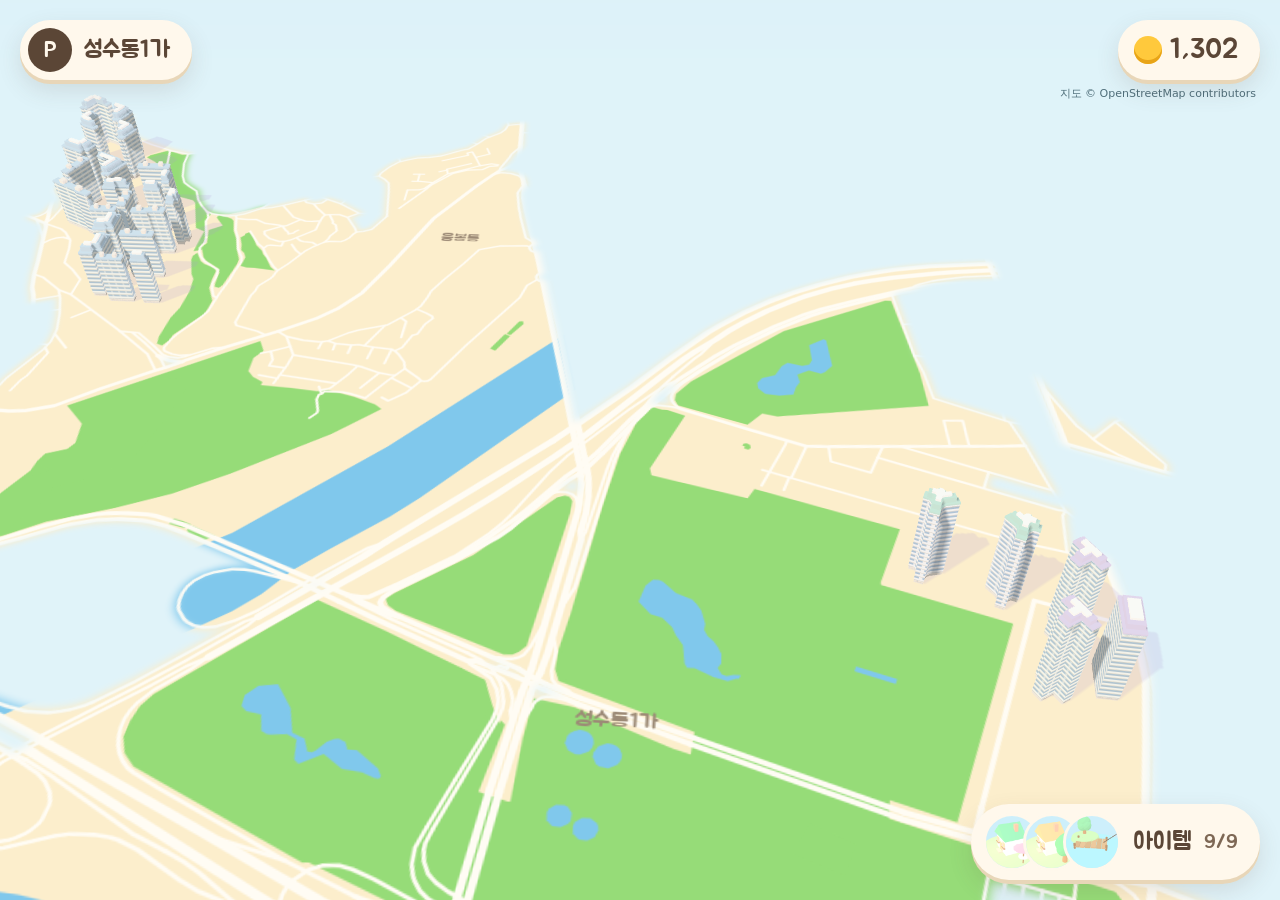
==== commit b5fa36e7: "Restructure the project for the public repository - Kotlin: split by role into core/ (AppCore, UiSta" ====
--- a/app/src/main/assets/village/index.html
+++ b/app/src/main/assets/village/index.html
@@ -2,229 +2,7 @@
 <meta charset="utf-8">
 <meta name="viewport" content="width=device-width, initial-scale=1">
 <title>카토피아</title>
-<style>
-/* Bundled so the village keeps its look offline in the car (SIL OFL, see jua-OFL.txt). */
-@font-face { font-family: 'Jua'; src: url('jua.woff2') format('woff2'); font-display: block; }
-/* Theme A: cozy life-sim. Cream panels with a solid bottom shadow, brown ink, leaf-green actions. */
-:root {
-  color-scheme: light;
-  --sea: #BEE5F2;
-  --sheet: #FFF8EC;
-  --sheet-2: #F6EBD3;
-  --edge: #E8D6B8;
-  --line: #EADBBD;
-  --ink: #5B4636;
-  --ink-2: #7E6855;
-  --ink-3: #A08B76;
-  --leaf: #3FAE6A;
-  --leaf-dark: #2E8A51;
-  --leaf-soft: #DDF3E3;
-  --mile: #FFC93C;
-  --warn: #C2410C;
-  --sans: 'Noto Sans KR', 'Apple SD Gothic Neo', 'Malgun Gothic', system-ui, sans-serif;
-  --round: 'Jua', 'Noto Sans KR', 'Apple SD Gothic Neo', 'Malgun Gothic', system-ui, sans-serif;
-}
-html, body { height: 100%; }
-[hidden] { display: none !important; }
-body { margin: 0; background: var(--sea); color: var(--ink); font-family: var(--sans); overflow: hidden; -webkit-user-select: none; user-select: none; -webkit-touch-callout: none; font-variant-numeric: tabular-nums; }
-#stage { position: fixed; inset: 0; }
-#stage canvas { display: block; width: 100%; height: 100%; touch-action: none; }
-button { font-family: inherit; color: inherit; cursor: pointer; }
-button:focus-visible, input:focus-visible { outline: 3px solid var(--ink); outline-offset: 2px; }
-.round { font-family: var(--round); font-weight: 400; }
-.cap { font-size: 15px; color: var(--ink-2); }
-.pill { background: var(--sheet); border-radius: 999px; box-shadow: 0 4px 0 var(--edge), 0 10px 24px rgb(91 70 54 / .14); }
-.sheet { background: var(--sheet); border-radius: 32px; box-shadow: 0 6px 0 var(--edge), 0 16px 32px rgb(91 70 54 / .16); }
-.btn { height: 64px; border: 0; border-radius: 32px; font: 400 21px var(--round); padding: 0 22px; display: flex; align-items: center; justify-content: center; gap: 8px; }
-.btn-p { background: var(--leaf); color: #FFFFFF; box-shadow: 0 6px 0 var(--leaf-dark); }
-.btn-p:active { transform: translateY(3px); box-shadow: 0 3px 0 var(--leaf-dark); }
-.btn-p[disabled] { background: var(--sheet-2); color: var(--ink-3); box-shadow: none; cursor: default; }
-.btn-s { background: var(--sheet-2); color: var(--ink); box-shadow: 0 4px 0 #E3CFA9; }
-.btn-s:active { transform: translateY(2px); box-shadow: 0 2px 0 #E3CFA9; }
-.btn-s.sm { height: 56px; font-size: 18px; border-radius: 28px; }
-.icon-btn { width: 56px; height: 56px; border: 0; border-radius: 50%; background: var(--sheet-2); display: flex; align-items: center; justify-content: center; box-shadow: 0 3px 0 #E3CFA9; }
-.icon-btn[disabled] { opacity: .45; cursor: default; }
-.row { display: flex; align-items: center; gap: 14px; min-height: 72px; padding: 0 16px; border: 0; border-radius: 22px; background: #FFFFFF; box-shadow: 0 3px 0 #EFE2CC; text-align: left; width: 100%; }
-.ic { width: 44px; height: 44px; border-radius: 14px; display: flex; align-items: center; justify-content: center; flex: none; }
-.bar { height: 12px; border-radius: 6px; background: #F1E4CC; overflow: hidden; }
-.bar > i { display: block; height: 100%; border-radius: 6px; background: #5CC27E; }
-.chip { display: inline-flex; align-items: center; height: 30px; padding: 0 12px; border-radius: 15px; background: var(--sheet-2); font-size: 14px; font-weight: 700; color: var(--ink-2); }
-.chip.green { background: var(--leaf-soft); color: #2F7F50; }
-.chip.blue { background: #DCEFFA; color: #2C6E91; }
-.chip .dot { width: 10px; height: 10px; border-radius: 5px; margin-right: 6px; flex: none; }
-.ln { display: flex; justify-content: space-between; gap: 12px; font-size: 17px; padding: 3px 0; }
-.ln span:first-child { color: var(--ink-2); }
-.hr { height: 2px; background: var(--line); border-radius: 1px; }
-/* trip summary: results only, no arithmetic */
-.stats { display: grid; grid-template-columns: repeat(2, minmax(0, 1fr)); gap: 10px; }
-.stats > div { background: #FFFFFF; border-radius: 18px; padding: 10px 14px; display: flex; flex-direction: column; gap: 0; box-shadow: 0 3px 0 #EFE2CC; }
-.stats > div:last-child:nth-child(odd) { grid-column: 1 / -1; } /* three figures: the last one takes the whole row */
-.stats .cap { font-size: 14px; }
-.stats b { font-size: 30px; font-weight: 400; line-height: 1.2; white-space: nowrap; }
-.stats b small { font-size: 17px; margin-left: 3px; color: var(--ink-2); }
-.sumhead { display: flex; align-items: center; gap: 10px; }
-.sumhead .coin { width: 38px; height: 38px; box-shadow: inset 0 -5px 0 #E8A417; }
-.sumhead .round { font-size: 50px; line-height: 1.05; }
-.sumhead .unit { font-size: 26px; color: var(--ink-2); align-self: flex-end; padding-bottom: 6px; }
-
-
-/* item pictures in a row (home 아이템 list, trip summary) and growth stage dots */
-.gain { display: flex; flex-direction: column; gap: 8px; }
-.dex { display: grid; grid-template-columns: repeat(auto-fill, minmax(56px, 1fr)); gap: 8px; }
-.dx { position: relative; aspect-ratio: 1; border-radius: 14px; overflow: hidden; background: linear-gradient(180deg, #CDEFFB 0%, #EAF8FD 55%, #FFF4DA 100%); display: flex; align-items: center; justify-content: center; color: #2F8F55; box-shadow: 0 2px 0 #EFE2CC; }
-.dx.more { font-size: 20px; color: var(--ink-2); background: var(--sheet-2); }
-.dex.big { grid-template-columns: repeat(3, minmax(0, 1fr)); gap: 12px; }
-.dxi { display: flex; flex-direction: column; align-items: center; gap: 4px; }
-.dxi .dx { width: 100%; aspect-ratio: 4 / 3; }
-.dxi .round { font-size: 17px; }
-.dxi .dx.off + .round { color: var(--ink-3); }
-.dx img { width: 100%; height: 100%; object-fit: cover; display: block; }
-.dx.off img { filter: grayscale(1) brightness(1.15); opacity: .35; }
-.dx .pips { position: absolute; left: 50%; bottom: 4px; transform: translateX(-50%); background: rgb(255 248 236 / .9); padding: 3px 5px; border-radius: 8px; }
-.pips { display: inline-flex; gap: 4px; align-items: center; flex: none; }
-.pips i { width: 9px; height: 9px; border-radius: 50%; background: #E9DAC0; }
-.pips i.on { background: #5CC27E; }
-.grow { display: flex; align-items: center; gap: 12px; border-radius: 22px; background: #FFFFFF; padding: 14px 16px; box-shadow: 0 3px 0 #EFE2CC; }
-
-/* preview buttons: a column in the side panel, one row in a split window */
-.pv-act { display: flex; flex-direction: column; gap: inherit; }
-
-/* edit mode */
-#top { position: fixed; left: 20px; right: 20px; top: calc(20px + env(safe-area-inset-top, 0px)); height: 60px; display: flex; justify-content: space-between; pointer-events: none; }
-#top > * { pointer-events: auto; }
-#placePill { height: 60px; padding: 0 22px 0 8px; display: flex; align-items: center; gap: 12px; }
-#placePill .gear { width: 44px; height: 44px; font-size: 22px; }
-#placeName { font-size: 24px; white-space: nowrap; }
-#placeName:empty { display: none; }
-#placePill:has(#placeName:empty) { padding-right: 8px; }
-.gear { width: 48px; height: 48px; border-radius: 50%; background: var(--ink); color: var(--sheet); font: 400 24px var(--round); display: flex; align-items: center; justify-content: center; flex: none; }
-#miles { height: 60px; padding: 0 22px 0 16px; display: flex; align-items: center; gap: 8px; }
-#miles .coin { width: 28px; height: 28px; }
-#milesN { font-size: 28px; }
-.coin { width: 24px; height: 24px; border-radius: 50%; background: var(--mile); box-shadow: inset 0 -4px 0 #E8A417; flex: none; }
-#panel { position: fixed; box-sizing: border-box; display: flex; flex-direction: column; gap: 14px; }
-#panel > * { flex-shrink: 0; } /* never squash a button; the panel scrolls instead */
-/* after a drive: a large card on the left, the explored map beside it */
-#panel.side { left: 24px; top: calc(24px + env(safe-area-inset-top, 0px)); max-height: calc(100% - 48px); width: 540px; padding: 26px; gap: 18px; overflow-y: auto; }
-body[data-view="summary"] #placePill { visibility: hidden; }
-/* a card that follows the picked item on the map (placed by placeFloats) */
-#panel.float { width: 360px; padding: 18px; left: 0; top: 0; }
-#panel.float::before { content: ""; position: absolute; top: 50%; left: -12px; margin-top: -11px; border: 11px solid transparent; border-left: 0; border-right: 13px solid var(--sheet); }
-#panel.float.flip::before { left: auto; right: -12px; border-right: 0; border-left: 13px solid var(--sheet); }
-/* preview and move: one row at the bottom */
-#panel.strip { left: 50%; bottom: 24px; transform: translateX(-50%); flex-direction: row; align-items: center; gap: 14px; padding: 12px 12px 12px 14px; white-space: nowrap; }
-#panel.strip .btn { height: 60px; font-size: 20px; }
-/* the item list above the bottom-right buttons */
-#panel.pop { right: 20px; bottom: 112px; width: 400px; padding: 20px; }
-#drawer { position: fixed; left: 20px; right: 20px; bottom: 20px; height: 230px; box-sizing: border-box; padding: 14px 16px 0; display: flex; flex-direction: column; gap: 10px; }
-.dhead { display: flex; align-items: center; gap: 10px; }
-.dhead .tabs { flex: 1 1 auto; min-width: 0; }
-.dhead .icon-btn { width: 48px; height: 48px; flex: none; }
-.tabs { display: flex; gap: 6px; overflow-x: auto; flex: none; }
-.tab { height: 48px; padding: 0 18px; border: 0; border-radius: 24px; background: var(--sheet-2); font: 400 18px var(--round); white-space: nowrap; }
-.tab[aria-selected="true"] { background: var(--ink); color: var(--sheet); }
-.cards { display: flex; gap: 10px; overflow-x: auto; padding: 4px 2px 16px; }
-.card { flex: none; width: 164px; height: 168px; box-sizing: border-box; border: 0; border-radius: 22px; background: #FFFFFF; padding: 12px 14px; display: flex; flex-direction: column; gap: 2px; text-align: left; box-shadow: 0 3px 0 #EFE2CC; }
-.card[aria-pressed="true"] { outline: 3px solid var(--leaf); background: #F2FAF3; }
-.card.dim { opacity: .55; }
-/* the chosen card opens up with its own button */
-.card.wide { width: 316px; flex-direction: row; gap: 12px; padding: 10px; outline: 3px solid var(--leaf); background: #F2FAF3; }
-.card.wide .wbody { display: flex; flex-direction: column; justify-content: space-between; flex: 1 1 auto; min-width: 0; gap: 6px; }
-.card.wide .cta { height: 54px; font-size: 19px; padding: 0 12px; }
-.card.wide .cta .coin { width: 18px; height: 18px; box-shadow: inset 0 -3px 0 #E8A417; }
-.thumb { position: relative; flex: none; border-radius: 16px; background: linear-gradient(180deg, #CDEFFB 0%, #EAF8FD 55%, #FFF4DA 100%); color: #2F8F55; display: flex; align-items: center; justify-content: center; overflow: hidden; }
-.thumb img { width: 100%; height: 100%; object-fit: cover; display: block; pointer-events: none; }
-.card .top { display: flex; align-items: center; justify-content: space-between; gap: 6px; margin-top: 6px; align-self: stretch; width: 100%; } /* the car WebView doesn't stretch rows inside a button */
-.card .price { display: flex; align-items: center; gap: 4px; font: 400 16px var(--round); color: var(--ink); white-space: nowrap; }
-.card .price .coin { width: 16px; height: 16px; box-shadow: inset 0 -3px 0 #E8A417; }
-.card .thumb { align-self: stretch; }
-.card .nm { font: 400 19px var(--round); color: var(--ink); }
-.card .badge { margin-top: auto; align-self: flex-start; font-size: 12px; font-weight: 700; padding: 3px 9px; border-radius: 8px; background: var(--sheet-2); color: var(--ink-2); }
-.card .badge.ok { background: var(--leaf-soft); color: #2F7F50; }
-#dock { position: fixed; left: 20px; bottom: 20px; display: flex; gap: 12px; }
-#demo { height: 60px; }
-#homeBtns { position: fixed; right: 20px; bottom: 20px; display: flex; gap: 12px; }
-#homeBtns[hidden] { display: none; }
-#dexBtn { height: 76px; padding: 0 22px 0 12px; border: 0; display: flex; align-items: center; gap: 12px; color: var(--ink); }
-#dexBtn .stack { display: flex; }
-#dexBtn .stack img { width: 52px; height: 52px; border-radius: 50%; object-fit: cover; border: 3px solid var(--sheet); background: #CDEFFB; }
-#dexBtn .stack img + img { margin-left: -18px; }
-#invBtn { position: relative; width: 76px; height: 76px; border: 0; display: flex; align-items: center; justify-content: center; color: #7C4DCC; }
-#invBtn .n { position: absolute; right: 4px; top: 4px; min-width: 24px; height: 24px; border-radius: 12px; background: #7C4DCC; color: #FFFFFF; font: 400 15px var(--round); display: flex; align-items: center; justify-content: center; }
-#tag { position: fixed; left: 0; top: 0; transform: translate(-50%, -100%); height: 52px; padding: 0 20px; display: flex; align-items: center; gap: 10px; white-space: nowrap; pointer-events: none; }
-#tag::after { content: ""; position: absolute; left: 50%; bottom: -11px; margin-left: -10px; border: 10px solid transparent; border-bottom: 0; border-top: 12px solid var(--sheet); }
-#tag .dot { width: 12px; height: 12px; border-radius: 6px; flex: none; }
-#tag b { font: 400 20px var(--round); color: var(--ink-2); }
-#tag.warn { color: var(--warn); }
-/* the summary's four figures in one row */
-.figs { display: grid; border-top: 2px solid var(--line); border-bottom: 2px solid var(--line); padding: 14px 0; }
-.figs > div { display: flex; flex-direction: column; align-items: center; gap: 2px; }
-.figs > div + div { border-left: 2px solid var(--line); }
-.figs b { font: 400 36px var(--round); line-height: 1.1; white-space: nowrap; }
-.figs b small { font-size: 19px; margin-left: 2px; color: var(--ink-2); }
-.figs b.area { color: #2E8A51; }
-.figs b.area small { color: #2E8A51; }
-.figs span { font-size: 15px; color: var(--ink-2); }
-#note { position: fixed; left: 50%; top: 104px; transform: translateX(-50%); padding: 12px 22px; font: 400 18px var(--round); white-space: nowrap; transition: opacity .3s; }
-
-/* drive mode */
-#dgear { position: fixed; left: 24px; top: 24px; padding: 10px 26px 10px 10px; display: flex; align-items: center; gap: 14px; }
-#dgear .gear { width: 56px; height: 56px; font-size: 30px; }
-#dpanel { position: fixed; right: 24px; top: 24px; width: 340px; box-sizing: border-box; padding: 24px 28px; display: flex; flex-direction: column; gap: 16px; }
-.l2 { font-size: 24px; color: var(--ink-2); }
-.big { font: 400 32px var(--round); }
-#toast { position: fixed; left: 50%; bottom: 32px; transform: translateX(-50%); display: flex; align-items: center; gap: 14px; background: var(--ink); color: var(--sheet); border-radius: 999px; padding: 16px 30px; font: 400 26px var(--round); white-space: nowrap; box-shadow: 0 8px 24px rgb(91 70 54 / .3); transition: opacity .4s; }
-
-/* saving */
-#saving { position: fixed; inset: 0; background: rgb(255 248 236 / .55); display: flex; align-items: center; justify-content: center; }
-#saving .sheet { width: 560px; box-sizing: border-box; padding: 34px 40px; display: flex; flex-direction: column; gap: 20px; }
-.credit { position: fixed; left: 16px; bottom: 4px; font-size: 11px; color: #4F6E7A; pointer-events: none; }
-body.edit .credit { left: auto; right: 24px; bottom: auto; top: calc(86px + env(safe-area-inset-top, 0px)); }
-#fail { position: fixed; inset: 0; display: grid; place-items: center; padding: 24px; text-align: center; color: var(--ink-2); background: var(--sea); font-size: 18px; }
-
-/* one window of a split screen, next to the navigation app (Pleos runs two apps side by side, each in portrait) */
-@media (max-width: 900px) {
-  #top { left: 12px; right: 12px; top: calc(12px + env(safe-area-inset-top, 0px)); height: 52px; }
-  #placePill { height: 52px; padding-left: 6px; }
-  #placePill .gear { width: 40px; height: 40px; font-size: 20px; }
-  #placeName { font-size: 20px; }
-  #miles { height: 52px; padding: 0 16px 0 12px; }
-  #milesN { font-size: 22px; }
-  #drawer { left: 12px; right: 12px; bottom: 12px; height: 226px; }
-  /* cards sit at the bottom, full width, instead of beside the map */
-  #panel.side, #panel.float, #panel.strip { left: 12px; right: 12px; bottom: 12px; top: auto; width: auto; transform: none; }
-  #panel.side { max-height: calc(100% - 84px); padding: 18px; gap: 12px; }
-  #panel.float::before { display: none; }
-  #panel.strip { flex-wrap: wrap; white-space: normal; }
-  #panel.strip .btn { flex: 1 1 auto; }
-  #panel.pop { right: 12px; left: 12px; width: auto; bottom: 100px; max-height: calc(100% - 180px); overflow-y: auto; padding: 14px; }
-  .dex.big { grid-template-columns: repeat(5, minmax(0, 1fr)); gap: 8px; }
-  .dxi .round { font-size: 14px; }
-  .sumhead .round { font-size: 42px; }
-  .figs { grid-template-columns: repeat(2, minmax(0, 1fr)) !important; row-gap: 10px; }
-  .figs > div:nth-child(odd) { border-left: 0; }
-  #homeBtns { right: 12px; bottom: 12px; }
-  #dock { top: auto; bottom: 12px; left: 12px; }
-  #demo { height: 52px; }
-  #note { top: 76px; }
-  body.edit .credit { left: auto; right: 16px; bottom: auto; top: calc(68px + env(safe-area-inset-top, 0px)); }
-  body.drive .credit { left: auto; right: 12px; }
-  #saving .sheet { width: auto; max-width: calc(100vw - 32px); }
-
-  #dgear { left: 12px; top: auto; bottom: 16px; padding: 6px 20px 6px 6px; gap: 10px; }
-  #dgear .gear { width: 44px; height: 44px; font-size: 24px; }
-  #dgear .round { font-size: 24px !important; }
-  #dpanel { left: 12px; right: 12px; top: 12px; width: auto; padding: 16px 20px; gap: 10px; border-radius: 26px; }
-  #dpanel .l2 { font-size: 20px; }
-  #dNew { font-size: 52px !important; }
-  #dpanel .big { font-size: 28px; }
-  #dpanel .hr { display: none; }
-  #dpanel { display: grid; grid-template-columns: repeat(2, minmax(0, 1fr)); column-gap: 16px; }
-  #dpanel > :first-child { grid-column: 1 / -1; }
-  #dpanel > div[style*="grid"] { display: contents !important; }
-  #toast { bottom: 84px; max-width: calc(100vw - 32px); font-size: 22px; padding: 12px 22px; white-space: normal; }
-}
-</style>
+<link rel="stylesheet" href="village.css">
 
 <div id="stage" aria-label="실제 지도 위에 꾸민 마을"></div>
 <div class="credit">지도 © OpenStreetMap contributors</div>
@@ -279,1823 +57,4 @@
 
 <script src="three.min.js"></script>
 <script src="OrbitControls.js"></script>
-<script>
-(async function () {
-  const fail = () => { document.getElementById('fail').hidden = false; };
-  if (!window.THREE || !THREE.OrbitControls) { fail(); return; }
-  // Seoul in square tiles (tools/build_seoul.py): index + the blocks larger than a tile, the rest on demand
-  const getJSON = (f) => fetch('../map/seoul/' + f).then((r) => { if (!r.ok) throw new Error(f); return r.json(); });
-  let mapIndex, bigBlocks;
-  try { [mapIndex, bigBlocks] = await Promise.all([getJSON('index.json'), getJSON('big.json')]); } catch (e) { fail(); return; }
-  const reduce = window.matchMedia('(prefers-reduced-motion: reduce)').matches;
-  const stage = document.getElementById('stage');
-
-  // map pixel -> world; 10 px = 1 unit. (0,0)-(1280,720) is the old 응봉·성수 view; Seoul spreads around it
-  const W = (x, y) => new THREE.Vector3(x / 10 - 64, 0, y / 10 - 36);
-
-  let renderer;
-  try {
-    renderer = new THREE.WebGLRenderer({ antialias: true });
-  } catch (e) { fail(); return; }
-  renderer.setPixelRatio(Math.min(window.devicePixelRatio, 2));
-  renderer.outputEncoding = THREE.sRGBEncoding;
-  renderer.shadowMap.enabled = true;
-  renderer.shadowMap.type = THREE.PCFSoftShadowMap;
-  stage.appendChild(renderer.domElement);
-
-  const scene = new THREE.Scene();
-  // soft daytime sky: a vertical gradient behind everything
-  const sky = document.createElement('canvas');
-  sky.width = 2; sky.height = 256;
-  const sg = sky.getContext('2d'), grad = sg.createLinearGradient(0, 0, 0, 256);
-  grad.addColorStop(0, '#8FD3F4'); grad.addColorStop(0.6, '#CBEFFA'); grad.addColorStop(1, '#FFF4DA');
-  sg.fillStyle = grad; sg.fillRect(0, 0, 2, 256);
-  scene.background = new THREE.CanvasTexture(sky);
-  scene.background.encoding = THREE.sRGBEncoding;
-  scene.fog = new THREE.Fog('#BEE5F2', 90, 190);
-
-  const camera = new THREE.PerspectiveCamera(38, 1, 0.5, 400);
-  camera.position.set(4, 72, 70);
-  const controls = new THREE.OrbitControls(camera, renderer.domElement);
-  controls.enableDamping = true;
-  controls.dampingFactor = 0.08;
-  controls.maxPolarAngle = 1.15;
-  controls.minPolarAngle = 0.35;
-  controls.minDistance = 10;
-  controls.maxDistance = 260; // the whole-map view after a drive steps back this far
-  controls.screenSpacePanning = false;
-  controls.target.set(0, 0, 0);
-
-  // lights
-  scene.add(new THREE.HemisphereLight(0xe6f6ff, 0xffe6cc, 0.5));
-  const sun = new THREE.DirectionalLight(0xfff0d6, 0.5);
-  sun.position.set(-30, 60, 25);
-  sun.castShadow = true;
-  sun.shadow.mapSize.set(2048, 2048);
-  Object.assign(sun.shadow.camera, { left: -70, right: 70, top: 45, bottom: -45, near: 1, far: 160 });
-  sun.shadow.bias = -0.0008;
-  sun.shadow.radius = 4;
-  scene.add(sun);
-  scene.add(sun.target); // the sun and its shadow box follow the camera target across the city
-  const SUN_OFF = new THREE.Vector3(-30, 60, 25);
-
-  // ground: unrevealed Seoul is pastel sea; each map tile paints its revealed blocks onto its own canvas
-  const sea = new THREE.Mesh(new THREE.PlaneGeometry(900, 900), new THREE.MeshBasicMaterial({ color: '#BEE5F2' }));
-  sea.rotation.x = -Math.PI / 2;
-  sea.position.y = -0.05;
-  scene.add(sea);
-  const shadowCatcher = new THREE.Mesh(new THREE.PlaneGeometry(240, 240), new THREE.ShadowMaterial({ opacity: 0.18, color: new THREE.Color('#6A4FA0') }));
-  shadowCatcher.rotation.x = -Math.PI / 2;
-  shadowCatcher.position.y = 0.02;
-  shadowCatcher.receiveShadow = true;
-  scene.add(shadowCatcher);
-
-  // toon materials
-  const ramp = document.createElement('canvas');
-  ramp.width = 4; ramp.height = 1;
-  const rc = ramp.getContext('2d');
-  ['#b4a8cc', '#d9d1e8', '#f4f0f8', '#ffffff'].forEach((c, i) => { rc.fillStyle = c; rc.fillRect(i, 0, 1, 1); });
-  const gradientMap = new THREE.CanvasTexture(ramp);
-  gradientMap.minFilter = gradientMap.magFilter = THREE.NearestFilter;
-  const mats = {};
-  const toon = (hex) => mats[hex] || (mats[hex] = new THREE.MeshToonMaterial({ color: hex, gradientMap }));
-
-  function mesh(geo, color, opts) {
-    const m = new THREE.Mesh(geo, typeof color === 'string' ? toon(color) : color);
-    m.castShadow = true;
-    m.receiveShadow = true;
-    if (opts) {
-      if (opts.p) m.position.set(...opts.p);
-      if (opts.r) m.rotation.set(...opts.r);
-      if (opts.s) m.scale.set(...opts.s);
-    }
-    return m;
-  }
-  const sph = (r, seg = 20) => new THREE.SphereGeometry(r, seg, Math.round(seg * 0.75));
-  const cyl = (rt, rb, h, seg = 16) => new THREE.CylinderGeometry(rt, rb, h, seg);
-  const box = (x, y, z) => new THREE.BoxGeometry(x, y, z);
-
-  // ---------- builders ----------
-  // big glossy eyes + blush, the Animal Crossing style face; x points forward
-  function face(head, x, y, z, s = 1, blush = true) {
-    [-1, 1].forEach((sd) => {
-      head.add(mesh(sph(0.075 * s, 12), '#2B2230', { p: [x, y, sd * z], s: [0.6, 1.25, 1] }));
-      const hi = mesh(sph(0.026 * s, 8), '#FFFFFF', { p: [x + 0.035 * s, y + 0.04 * s, sd * z + 0.012 * s] });
-      hi.castShadow = false; head.add(hi);
-      if (blush) {
-        const b = mesh(sph(0.06 * s, 10), '#FF9DB3', { p: [x - 0.02 * s, y - 0.1 * s, sd * (z + 0.07 * s)], s: [0.35, 0.6, 1] });
-        b.castShadow = false; head.add(b);
-      }
-    });
-  }
-  function pad(r, color = '#86C26A', h = 0.5) {
-    const g = new THREE.Group();
-    g.add(mesh(cyl(r, r + 0.25, h, 48), color, { p: [0, h / 2, 0] }));
-    g.add(mesh(cyl(r + 0.25, r + 0.45, 0.25, 48), '#7A5A3E', { p: [0, 0.12, 0] }));
-    return g;
-  }
-
-  function roundTree(kind) {
-    const g = new THREE.Group();
-    const crownColor = kind === 'cherry' ? '#FF9EC4' : kind === 'apple' ? '#4FCB6A' : '#5ED47A';
-    g.add(mesh(cyl(0.22, 0.3, 1.4, 10), '#B07040', { p: [0, 0.7, 0] }));
-    const crown = new THREE.Group();
-    crown.position.y = 1.9;
-    [[0, 0.3, 0, 1.0], [0.55, 0, 0.2, 0.75], [-0.5, 0.05, -0.15, 0.78], [0.05, -0.1, 0.55, 0.7], [-0.1, 0.75, -0.1, 0.6]]
-      .forEach(([x, y, z, r]) => crown.add(mesh(sph(r, 16), crownColor, { p: [x, y, z] })));
-    if (kind === 'apple') [[0.6, 0.2, 0.55], [-0.45, 0.45, 0.6], [0.2, 0.9, 0.5], [-0.7, -0.05, 0.3]]
-      .forEach((p) => crown.add(mesh(sph(0.17, 10), '#FF5A4E', { p })));
-    g.add(crown);
-    g.userData.sway = crown;
-    return g;
-  }
-
-  function pine() {
-    const g = new THREE.Group();
-    g.add(mesh(cyl(0.18, 0.24, 0.9, 8), '#A86A3C', { p: [0, 0.45, 0] }));
-    const crown = new THREE.Group();
-    [[1.1, 1.3, 1.2], [0.85, 1.1, 1.9], [0.55, 0.9, 2.55]].forEach(([r, h, y]) => crown.add(mesh(new THREE.ConeGeometry(r, h, 9), '#36C08A', { p: [0, y, 0] })));
-    g.add(crown);
-    g.userData.sway = crown;
-    return g;
-  }
-
-  function sheep() {
-    const g = new THREE.Group();
-    const body = new THREE.Group();
-    body.position.y = 0.95;
-    [[0, 0.15, 0, 0.55], [0.4, 0.05, 0.22, 0.45], [0.4, 0.05, -0.22, 0.45], [-0.4, 0.05, 0.22, 0.45], [-0.4, 0.05, -0.22, 0.45], [0, 0.42, 0, 0.42], [-0.62, 0.15, 0, 0.36]]
-      .forEach(([x, y, z, r]) => body.add(mesh(sph(r, 14), '#FFFFFF', { p: [x, y, z] })));
-    const head = new THREE.Group();
-    head.position.set(0.72, 0.28, 0);
-    head.add(mesh(sph(0.38, 18), '#FFE3CF', { s: [1.0, 1.0, 1.05] }));
-    [[-0.12, 0.3, 0, 0.24], [-0.02, 0.32, 0.17, 0.17], [-0.02, 0.32, -0.17, 0.17]]
-      .forEach(([x, y, z, r]) => head.add(mesh(sph(r, 12), '#FFFFFF', { p: [x, y, z] })));
-    [-1, 1].forEach((sd) => head.add(mesh(sph(0.13, 10), '#FFC9B0', { p: [-0.05, 0.08, sd * 0.4], s: [1.4, 0.55, 0.9], r: [sd * 0.4, 0, 0] })));
-    face(head, 0.33, 0.05, 0.13, 1.1);
-    head.add(mesh(sph(0.04, 8), '#E98A8A', { p: [0.37, -0.1, 0] }));
-    body.add(head);
-    g.add(body);
-    const legs = [];
-    [[0.32, 0.2], [0.32, -0.2], [-0.32, 0.2], [-0.32, -0.2]].forEach(([x, z]) => {
-      const l = mesh(cyl(0.09, 0.08, 0.6, 8), '#FFE3CF', { p: [x, 0.3, z] });
-      legs.push(l); g.add(l);
-    });
-    g.userData = { body, head, legs };
-    return g;
-  }
-
-  function deer(fawn) {
-    const c = fawn ? '#F2B57A' : '#E39A5C';
-    const g = new THREE.Group();
-    const body = new THREE.Group();
-    body.position.y = 1.15;
-    body.add(mesh(sph(0.55, 18), c, { s: [1.35, 0.8, 0.75] }));
-    body.add(mesh(sph(0.4, 14), '#F1E2CC', { p: [0, -0.15, 0], s: [1.4, 0.6, 0.75] }));
-    [[0.2, 0.35, 0.25], [-0.25, 0.32, 0.28], [0.45, 0.25, 0.3], [-0.05, 0.4, -0.3], [-0.4, 0.3, -0.27], [0.3, 0.33, -0.3]]
-      .forEach((p) => body.add(mesh(sph(0.07, 8), '#FFF8EC', { p })));
-    const neck = mesh(cyl(0.16, 0.22, 0.75, 10), c, { p: [0.62, 0.42, 0], r: [0, 0, -0.5] });
-    body.add(neck);
-    const head = new THREE.Group();
-    head.position.set(0.88, 0.85, 0);
-    head.add(mesh(sph(0.27, 14), c, { s: [1.3, 1, 0.95] }));
-    head.add(mesh(sph(0.1, 8), '#3B2A20', { p: [0.36, -0.04, 0] }));
-    [-1, 1].forEach((sd) => {
-      head.add(mesh(sph(0.12, 10), c, { p: [-0.1, 0.2, sd * 0.24], s: [0.6, 1.2, 0.5], r: [sd * 0.5, 0, 0] }));
-
-      if (!fawn) {
-        const a = new THREE.Group();
-        a.position.set(-0.02, 0.24, sd * 0.1);
-        a.rotation.x = sd * 0.35;
-        a.add(mesh(cyl(0.03, 0.04, 0.55, 6), '#E8D9C4', { p: [0, 0.27, 0] }));
-        a.add(mesh(cyl(0.025, 0.03, 0.28, 6), '#E8D9C4', { p: [0.1, 0.35, 0], r: [0, 0, -0.8] }));
-        a.add(mesh(cyl(0.025, 0.03, 0.22, 6), '#E8D9C4', { p: [-0.07, 0.5, 0], r: [0, 0, 0.7] }));
-        head.add(a);
-      }
-    });
-    body.add(head);
-    face(head, 0.27, 0.08, 0.15, 1);
-    body.add(mesh(sph(0.12, 8), '#FFF8EC', { p: [-0.75, 0.15, 0] }));
-    g.add(body);
-    const legs = [];
-    [[0.45, 0.2], [0.45, -0.2], [-0.45, 0.2], [-0.45, -0.2]].forEach(([x, z]) => {
-      const l = mesh(cyl(0.07, 0.055, 0.85, 8), '#B87445', { p: [x, 0.43, z] });
-      legs.push(l); g.add(l);
-    });
-    if (fawn) g.scale.setScalar(0.65);
-    g.userData = { body, head, legs };
-    return g;
-  }
-
-  function fenceRing(rx, rz, n) {
-    const g = new THREE.Group();
-    const pts = [];
-    for (let i = 0; i < n; i++) {
-      const a = (i / n) * Math.PI * 2;
-      const p = new THREE.Vector3(Math.cos(a) * rx, 0, Math.sin(a) * rz);
-      pts.push(p);
-      g.add(mesh(cyl(0.11, 0.12, 0.95, 8), '#F2E6D2', { p: [p.x, 0.97, p.z] }));
-      g.add(mesh(new THREE.ConeGeometry(0.13, 0.18, 8), '#F2E6D2', { p: [p.x, 1.53, p.z] }));
-    }
-    pts.forEach((a, i) => {
-      const b = pts[(i + 1) % n];
-      if (i === 1) return; // gate gap
-      const len = a.distanceTo(b);
-      const ang = -Math.atan2(b.z - a.z, b.x - a.x);
-      [0.95, 1.3].forEach((y) => g.add(mesh(box(len, 0.1, 0.07), '#F2E6D2', { p: [(a.x + b.x) / 2, y, (a.z + b.z) / 2], r: [0, ang, 0] })));
-    });
-    return g;
-  }
-
-  function gableRoof(w, d, h, color) {
-    const s = new THREE.Shape();
-    s.moveTo(-w / 2, 0); s.lineTo(w / 2, 0); s.lineTo(0, h); s.lineTo(-w / 2, 0);
-    const geo = new THREE.ExtrudeGeometry(s, { depth: d, bevelEnabled: true, bevelThickness: 0.08, bevelSize: 0.08, bevelSegments: 2 });
-    geo.translate(0, 0, -d / 2);
-    return mesh(geo, color);
-  }
-
-  function barn() {
-    const g = new THREE.Group();
-    g.add(mesh(box(3.2, 2.2, 2.6), '#FF6F5B', { p: [0, 1.1 + 0.5, 0] }));
-    const roof = gableRoof(3.7, 2.9, 1.4, '#FFF4E2');
-    roof.position.y = 2.7 + 0.5;
-    g.add(roof);
-    g.add(mesh(box(1.2, 1.4, 0.08), '#FFF6E8', { p: [0, 1.2, 1.32] }));
-    g.add(mesh(box(1.0, 1.2, 0.06), '#E5533F', { p: [0, 1.2, 1.35] }));
-    g.add(mesh(box(0.08, 1.5, 0.05), '#FFF6E8', { p: [0, 1.2, 1.39], r: [0, 0, 0.7] }));
-    g.add(mesh(box(0.08, 1.5, 0.05), '#FFF6E8', { p: [0, 1.2, 1.39], r: [0, 0, -0.7] }));
-    g.add(mesh(cyl(0.45, 0.45, 2.6, 16), '#E9E2D6', { p: [2.1, 1.8, -0.5] }));
-    g.add(mesh(sph(0.47, 16), '#7CC8F0', { p: [2.1, 3.1, -0.5], s: [1, 0.6, 1] }));
-    return g;
-  }
-
-  function house(roofColor = '#5BB8F5', wall = '#FFF6E6') {
-    const g = new THREE.Group();
-    const base = 0.5;
-    g.add(mesh(box(3.4, 2.4, 2.8), wall, { p: [0, base + 1.2, 0] }));
-    const roof = gableRoof(4.0, 3.2, 1.6, roofColor);
-    roof.position.y = base + 2.4;
-    g.add(roof);
-    g.add(mesh(box(0.5, 1.1, 0.5), '#F28B6B', { p: [0.95, base + 3.6, -0.5] }));
-    g.add(mesh(box(0.8, 1.4, 0.1), '#FF9E6B', { p: [0, base + 0.7, 1.42] }));
-    g.add(mesh(sph(0.06, 8), '#FFD25E', { p: [0.25, base + 0.75, 1.5] }));
-    const glow = new THREE.MeshBasicMaterial({ color: '#FFD98A' });
-    const windows = [];
-    [-1.05, 1.05].forEach((x) => {
-      const w = mesh(box(0.75, 0.7, 0.08), glow, { p: [x, base + 1.45, 1.42] });
-      w.castShadow = false;
-      windows.push(w); g.add(w);
-      g.add(mesh(box(0.95, 0.12, 0.25), '#8A5A35', { p: [x, base + 1.02, 1.5] }));
-      [-0.3, 0, 0.3].forEach((dx, i) => g.add(mesh(sph(0.12, 8), i % 2 ? '#FFD25E' : '#F28FB0', { p: [x + dx, base + 1.18, 1.5] })));
-    });
-    g.add(mesh(box(1.2, 0.18, 0.6), '#C9B79C', { p: [0, base + 0.09, 1.75] }));
-    const lamp = new THREE.PointLight(0xffc870, 0.4, 5);
-    lamp.position.set(0, base + 1.5, 2.2);
-    g.add(lamp);
-    g.userData = { windows, glow, lamp };
-    return g;
-  }
-
-  function mailbox() {
-    const g = new THREE.Group();
-    g.add(mesh(cyl(0.07, 0.07, 1.0, 8), '#8A5A35', { p: [0, 0.5, 0] }));
-    g.add(mesh(box(0.55, 0.4, 0.35), '#E8473A', { p: [0, 1.15, 0] }));
-    g.add(mesh(cyl(0.2, 0.2, 0.55, 12, 1), '#E8473A', { p: [0, 1.35, 0], r: [0, 0, Math.PI / 2] }));
-    g.add(mesh(box(0.05, 0.3, 0.1), '#FFD25E', { p: [0.3, 1.45, 0.1] }));
-    return g;
-  }
-
-  function dock() {
-    const g = new THREE.Group();
-    for (let i = 0; i < 6; i++) g.add(mesh(box(0.55, 0.14, 2.2), i % 2 ? '#B9824F' : '#A87444', { p: [i * 0.6 - 1.5, 0.75, 0] }));
-    [[-1.7, 1], [-1.7, -1], [1.7, 1], [1.7, -1]].forEach(([x, z]) => g.add(mesh(cyl(0.12, 0.12, 1.2, 8), '#7A4E2E', { p: [x, 0.5, z] })));
-    const rod = mesh(cyl(0.03, 0.04, 2.6, 6), '#3B2A20', { p: [2.4, 1.9, 0.4], r: [0, 0, -0.9] });
-    g.add(rod);
-    const bobber = new THREE.Group();
-    bobber.position.set(4.3, 0.15, 0.4);
-    bobber.add(mesh(sph(0.14, 10), '#E8473A'));
-    bobber.add(mesh(sph(0.1, 10), '#FFFFFF', { p: [0, 0.1, 0] }));
-    g.add(bobber);
-    const ripple = new THREE.Mesh(new THREE.TorusGeometry(0.4, 0.035, 6, 32), new THREE.MeshBasicMaterial({ color: '#FFFFFF', transparent: true, opacity: 0.6 }));
-    ripple.rotation.x = Math.PI / 2;
-    ripple.position.set(4.3, 0.08, 0.4);
-    g.add(ripple);
-    const boat = new THREE.Group();
-    boat.position.set(-0.6, 0.25, 2.3);
-    const hull = new THREE.SphereGeometry(0.8, 18, 10, 0, Math.PI * 2, Math.PI / 2, Math.PI / 2);
-    boat.add(mesh(hull, '#FFD54A', { s: [1.7, 0.6, 0.85] }));
-    boat.add(mesh(box(1.8, 0.08, 0.9), '#B9824F', { p: [0, 0.02, 0] }));
-    g.add(boat);
-    g.userData = { bobber, ripple, boat };
-    return g;
-  }
-
-  // ---------- block geometry (village px -> world units) ----------
-  let seed = 7;
-  const rnd = () => { seed = (seed + 0x6D2B79F5) | 0; let t = Math.imul(seed ^ (seed >>> 15), 1 | seed); t = (t + Math.imul(t ^ (t >>> 7), 61 | t)) ^ t; return ((t ^ (t >>> 14)) >>> 0) / 4294967296; };
-  const toW = (pts) => pts.map(([x, y]) => [x / 10 - 64, y / 10 - 36]);
-  function area(a) {
-    const outer = toW(a.outer), holes = (a.holes || []).map(toW);
-    const xs = outer.map((p) => p[0]), zs = outer.map((p) => p[1]);
-    return { outer, holes, size: (a.area || 0) / 100, min: [Math.min(...xs), Math.min(...zs)], max: [Math.max(...xs), Math.max(...zs)] };
-  }
-  function inRing(r, x, z) {
-    let c = false;
-    for (let i = 0, j = r.length - 1; i < r.length; j = i++) {
-      const [xi, zi] = r[i], [xj, zj] = r[j];
-      if ((zi > z) !== (zj > z) && x < ((xj - xi) * (z - zi)) / (zj - zi) + xi) c = !c;
-    }
-    return c;
-  }
-  // a selection of several blocks is one area made of parts; a single block is its own only part
-  const partsOf = (A) => A.parts || [A];
-  const inside = (A, x, z) => partsOf(A).some((P) => inRing(P.outer, x, z) && !P.holes.some((h) => inRing(h, x, z)));
-  const partAt = (A, x, z) => partsOf(A).find((P) => inside(P, x, z)) || partsOf(A)[0];
-  function areaOfMany(list) {
-    if (list.length === 1) return list[0];
-    const big = list.reduce((m, P) => (P.size > m.size ? P : m));
-    return { parts: list, outer: big.outer, holes: [], size: list.reduce((t, P) => t + P.size, 0), min: [Math.min(...list.map((P) => P.min[0])), Math.min(...list.map((P) => P.min[1]))], max: [Math.max(...list.map((P) => P.max[0])), Math.max(...list.map((P) => P.max[1]))] };
-  }
-  function edgeDist(A, x, z) {
-    let best = Infinity;
-    partsOf(A).flatMap((P) => [P.outer, ...P.holes]).forEach((r) => r.forEach((a, i) => {
-      const b = r[(i + 1) % r.length], dx = b[0] - a[0], dz = b[1] - a[1], L = dx * dx + dz * dz;
-      const t = L ? Math.max(0, Math.min(1, ((x - a[0]) * dx + (z - a[1]) * dz) / L)) : 0;
-      best = Math.min(best, Math.hypot(x - a[0] - t * dx, z - a[1] - t * dz));
-    }));
-    return best;
-  }
-  // the roomiest point in the block and how much room it has
-  function pole(A, avoid = []) {
-    let best = { x: 0, z: 0, r: -1 };
-    partsOf(A).forEach((P) => {
-      const step = Math.max(0.25, (P.max[0] - P.min[0]) / 60);
-      for (let x = P.min[0]; x <= P.max[0]; x += step) for (let z = P.min[1]; z <= P.max[1]; z += step) {
-        if (!inside(P, x, z)) continue;
-        let r = edgeDist(P, x, z);
-        avoid.forEach((o) => { r = Math.min(r, Math.hypot(x - o.x, z - o.z) - o.r); });
-        if (r > best.r) best = { x, z, r };
-      }
-    });
-    return best;
-  }
-  function randomInside(A, margin, taken = [], gap = 0) {
-    const parts = partsOf(A), total = parts.reduce((t, P) => t + P.size, 0);
-    for (let k = 0; k < 400; k++) {
-      let pick = rnd() * total, P = parts[0];
-      for (const Q of parts) { P = Q; if ((pick -= Q.size) <= 0) break; } // bigger blocks get more of the things
-      const x = P.min[0] + rnd() * (P.max[0] - P.min[0]), z = P.min[1] + rnd() * (P.max[1] - P.min[1]);
-      if (inside(P, x, z) && edgeDist(P, x, z) > margin && taken.every((o) => Math.hypot(x - o.x, z - o.z) > gap + (o.r || 0))) return { x, z };
-    }
-    return null;
-  }
-  function longestEdgeAngle(A) {
-    let best = 0, ang = 0;
-    A.outer.forEach((a, i) => { const b = A.outer[(i + 1) % A.outer.length], L = Math.hypot(b[0] - a[0], b[1] - a[1]); if (L > best) { best = L; ang = Math.atan2(b[1] - a[1], b[0] - a[0]); } });
-    return -ang;
-  }
-  const ISLAND_H = 0.5;
-  function island(A, color) {
-    if (A.parts) { const g = new THREE.Group(); A.parts.forEach((P) => g.add(island(P, color))); return g; }
-    const s = new THREE.Shape(A.outer.map(([x, z]) => new THREE.Vector2(x, -z)));
-    A.holes.forEach((h) => s.holes.push(new THREE.Path(h.map(([x, z]) => new THREE.Vector2(x, -z)))));
-    const geo = new THREE.ExtrudeGeometry(s, { depth: ISLAND_H, bevelEnabled: true, bevelThickness: 0.12, bevelSize: 0.18, bevelSegments: 3 });
-    geo.rotateX(-Math.PI / 2);
-    const g = new THREE.Group();
-    g.add(mesh(geo, color));
-    const soil = new THREE.ExtrudeGeometry(s, { depth: 0.22, bevelEnabled: false });
-    soil.rotateX(-Math.PI / 2);
-    g.add(mesh(soil, '#E2A86E', { s: [1, 1, 1] }));
-    return g;
-  }
-  function fenceAlong(A, inset, spacing) {
-    if (A.parts) { const g = new THREE.Group(); A.parts.forEach((P) => g.add(fenceAlong(P, inset, spacing))); return g; }
-    const g = new THREE.Group();
-    const c = pole(A);
-    const pts = [];
-    A.outer.forEach((a, i) => {
-      const b = A.outer[(i + 1) % A.outer.length];
-      const n = Math.max(1, Math.round(Math.hypot(b[0] - a[0], b[1] - a[1]) / spacing));
-      for (let k = 0; k < n; k++) {
-        let x = a[0] + (b[0] - a[0]) * (k / n), z = a[1] + (b[1] - a[1]) * (k / n);
-        const dx = c.x - x, dz = c.z - z, L = Math.hypot(dx, dz) || 1;
-        x += (dx / L) * inset; z += (dz / L) * inset;
-        if (inside(A, x, z)) pts.push(new THREE.Vector3(x, ISLAND_H, z));
-      }
-    });
-    pts.forEach((p, i) => {
-      g.add(mesh(cyl(0.1, 0.11, 0.9, 8), '#F2E6D2', { p: [p.x, p.y + 0.45, p.z] }));
-      g.add(mesh(new THREE.ConeGeometry(0.12, 0.16, 8), '#F2E6D2', { p: [p.x, p.y + 0.98, p.z] }));
-      const q = pts[(i + 1) % pts.length];
-      const len = p.distanceTo(q);
-      if (i === 0 || len > spacing * 2.2) return; // leave a gate, skip long jumps across concave gaps
-      const ang = -Math.atan2(q.z - p.z, q.x - p.x);
-      [0.45, 0.78].forEach((y) => g.add(mesh(box(len, 0.09, 0.06), '#F2E6D2', { p: [(p.x + q.x) / 2, p.y + y, (p.z + q.z) / 2], r: [0, ang, 0] })));
-    });
-    return g;
-  }
-
-  // ---------- helpers ----------
-  const $ = (id) => document.getElementById(id);
-  const clamp = (v, a, b) => Math.max(a, Math.min(b, v));
-  const fmt = (n) => Number(n).toLocaleString('ko-KR');
-  const esc = (s) => String(s).replace(/[&<>"']/g, (c) => ({ '&': '&amp;', '<': '&lt;', '>': '&gt;', '"': '&quot;', "'": '&#39;' }[c]));
-  const svg = (d, size = 22, sw = 2.2) => `<svg aria-hidden="true" width="${size}" height="${size}" viewBox="0 0 24 24" fill="none" stroke="currentColor" stroke-width="${sw}" stroke-linecap="round" stroke-linejoin="round"><path d="${d}"/></svg>`;
-  const ICON = {
-    tree: 'M12 3a5 5 0 0 0-5 5 4 4 0 0 0 1 7h8a4 4 0 0 0 1-7 5 5 0 0 0-5-5zM12 15v6',
-    flower: 'M12 9a3 3 0 1 0 0 6 3 3 0 0 0 0-6zM12 3v4M12 17v4M3 12h4M17 12h4',
-    pond: 'M3 14c3-3 6 3 9 0s6 3 9 0M3 18c3-3 6 3 9 0s6 3 9 0M7 9c2-2 4 2 6 0',
-    fence: 'M4 20V9M10 20V9M16 20V9M2 12h20M2 17h20',
-    deer: 'M7 3v4l3 2M17 3v4l-3 2M8 11h8l-1 9H9z',
-    house: 'M3 11l9-7 9 7v9H3zM10 20v-6h4v6',
-    cafe: 'M4 8h12v6a5 5 0 0 1-5 5H9a5 5 0 0 1-5-5zM16 10h2a2 2 0 0 1 0 4h-2',
-    bread: 'M4 14a8 6 0 0 1 16 0v4H4z',
-    fish: 'M3 12c4-6 11-6 15 0-4 6-11 6-15 0zM18 12l3-3v6z',
-    plus: 'M12 5v14M5 12h14',
-    move: 'M5 9l-3 3 3 3M9 5l3-3 3 3M15 19l-3 3-3-3M19 9l3 3-3 3M2 12h20M12 2v20',
-    shuffle: 'M20 12a8 8 0 1 1-3-6.2M20 4v5h-5',
-    box: 'M3 7h18v13H3zM3 7l2-4h14l2 4M10 12h4',
-    check: 'M5 12l5 5L20 7',
-    close: 'M6 6l12 12M18 6L6 18',
-    up: 'M12 19V5M5 12l7-7 7 7',
-    image: 'M3 5h18v14H3zM3 15l5-4 4 3 3-2 6 4',
-  };
-
-  // ---------- data from the app ----------
-  const bridge = window.Cartopia || null;
-  // ---------- map tiles ----------
-  const TILE = mapIndex.tile, TW = TILE / 10;
-  const blocks = new Map(bigBlocks.blocks.map((b) => [b.id, b]));
-  const tileKey = (tx, ty) => `${tx}_${ty}`;
-  const tileOfId = (id) => { const k = Math.floor(id / 8192); return k ? tileKey((k % 128) - 64, Math.floor(k / 128) - 64) : null; };
-  const tileData = new Map(); // key -> Promise of the tile json, kept once read
-  function loadTile(key) {
-    if (!(key in mapIndex.tiles)) return Promise.resolve(null);
-    if (!tileData.has(key)) {
-      tileData.set(key, getJSON(`t/${key}.json`).then((d) => { d.blocks.forEach((b) => blocks.set(b.id, b)); return d; }).catch(() => null));
-    }
-    return tileData.get(key);
-  }
-  const loadBlocks = (ids) => Promise.all([...new Set(ids.map(tileOfId).filter(Boolean))].map(loadTile));
-
-  const init = bridge ? JSON.parse(bridge.getInit())
-    : { mode: 'edit', vehicle: false, miles: 1302, revealed: [], state: '{}' };
-  if (!bridge) { const d = await loadTile('0_0'); init.revealed = d.blocks.filter((b) => b.isle).slice(0, 90).map((b) => b.id); }
-  const revealed = new Set(init.revealed);
-  const fresh = () => ({ v: 2, items: [], inventory: [], nextId: 1 });
-  let S;
-  try { S = JSON.parse(init.state || '{}'); } catch (e) { S = {}; }
-  if (S.v !== 2) S = fresh(); // the first prototype's state (wool, dex) has no blocks; start the village over
-  S.items.forEach((it) => { if (!it.blocks) { it.blocks = [it.block]; delete it.block; } }); // items once sat on one block only
-  // rules v1 had item levels 1..5 and stored products; v2 grows items by distance (docs/game-rules.md)
-  S.items.concat(S.inventory).forEach((it) => {
-    if (it.km == null) it.km = it.lv >= 4 ? 100 : it.lv >= 2 ? 30 : 0;
-    delete it.lv; delete it.stock; delete it.carry; delete it.name;
-  });
-
-  let miles = init.miles;
-  const refreshMiles = () => { if (bridge) miles = Number(bridge.getMiles()); $('milesN').textContent = fmt(miles); };
-  const spend = (n) => { if (n <= 0) return true; const ok = bridge ? bridge.spend(n) : miles >= n; if (ok && !bridge) miles -= n; refreshMiles(); return ok; };
-  const earn = (n) => { if (n <= 0) return; if (bridge) bridge.earn(n); else miles += n; refreshMiles(); };
-  const applyMiles = (d) => (d < 0 ? spend(-d) : (earn(d), true));
-
-  // ---------- catalog ----------
-  const KINDS = {
-    trees: { cat: 'nature', name: '숲', price: 40, icon: 'tree', lands: ['forest', 'park', 'farm', 'res', 'civic'], best: ['forest'] },
-    flowers: { cat: 'nature', name: '꽃밭', price: 30, icon: 'flower', lands: ['forest', 'park', 'farm', 'res', 'com', 'ind', 'civic'], best: ['park'] },
-    pond: { cat: 'nature', name: '연못', price: 80, icon: 'pond', lands: ['forest', 'park', 'farm', 'res', 'civic', 'water'], best: ['park'] },
-    farm: { cat: 'animal', name: '양 목장', price: 150, icon: 'fence', lands: ['forest', 'park', 'farm'], best: ['farm', 'park'] },
-    deer: { cat: 'animal', name: '사슴 쉼터', price: 120, icon: 'deer', lands: ['forest', 'park'], best: ['forest'] },
-    home: { cat: 'building', name: '내 집', price: 0, icon: 'house', max: 1, lands: ['forest', 'farm', 'res', 'com'], best: ['res'] },
-    cafe: { cat: 'building', name: '카페', price: 120, icon: 'cafe', lands: ['park', 'res', 'com', 'ind', 'civic'], best: ['com'] },
-    bakery: { cat: 'building', name: '빵집', price: 120, icon: 'bread', lands: ['res', 'com', 'ind', 'civic'], best: ['com'] },
-    fishing: { cat: 'water', name: '낚시터', price: 100, icon: 'fish', water: true, lands: ['forest', 'park', 'farm', 'res', 'com', 'ind', 'civic', 'water'], best: ['water', 'park'] },
-  };
-  const CATS = [['rec', '추천'], ['nature', '자연'], ['animal', '동물'], ['building', '건물'], ['water', '강가'], ['inv', '보관함']];
-  // a kind opens once a block of this terrain has been revealed anywhere (shore = a block touching the river or sea)
-  const UNLOCK = { pond: 'park', farm: 'park', deer: 'forest', cafe: 'com', bakery: 'com', fishing: 'shore' };
-  const FOUND_NAME = { park: '공원', forest: '산림', com: '상업지', shore: '강가' };
-  // growth: km driven since the item was placed; stage 2 from 30 km, stage 3 from 100 km
-  const STAGES = [0, 30, 100], GROW_K = [0.7, 1, 1.3];
-  const tierOf = (b) => (b.areaM2 < 5000 ? { name: '소형', mult: 1 } : b.areaM2 < 30000 ? { name: '중형', mult: 1.5 } : { name: '대형', mult: 2 });
-  const isGreen = (b) => b.green > 0.35;
-  // terrain types (지형) from tools/classify_land.py, after the land cover map's 대분류 with built-up land split by zoning
-  const LANDS = {
-    forest: { name: '산림', color: '#3F9B5A' }, park: { name: '공원', color: '#8BD46E' }, farm: { name: '농경지', color: '#D9B44A' },
-    res: { name: '주거지', color: '#F2A07B' }, com: { name: '상업지', color: '#E57BA8' }, ind: { name: '공업지', color: '#9A8FB8' },
-    civic: { name: '공공시설', color: '#6FA8DC' }, water: { name: '수역', color: '#2E86C1' },
-  };
-  const landOf = (b) => b.land || (isGreen(b) ? 'park' : 'res'); // tiles built before classify_land.py
-  const landNames = (ids) => ids.map((l) => LANDS[l].name).join('·');
-  // mountains, the airport and river parks come out of the road network as one huge face; they open on the map but are not plots
-  const MAX_M2 = 200000;
-  const plot = (b) => b && b.isle && b.areaM2 <= MAX_M2;
-  // Korean object particle, based on the final consonant of the name
-  const jong = (w) => {
-    const ch = String(w).slice(-1), d = '0123456789'.indexOf(ch);
-    if (d >= 0) return [21, 8, 0, 16, 0, 0, 1, 8, 8, 0][d]; // 영 일 이 삼 사 오 육 칠 팔 구
-    const c = ch.charCodeAt(0) - 0xAC00;
-    return c >= 0 && c < 11172 ? c % 28 : 0;
-  };
-  const eul = (w) => (jong(w) ? '을' : '를');
-  const MAX_SEL = 12;
-  // the blocks one item is built on, seen as one plot; price and size add up block by block
-  function groupOf(ids) {
-    const bs = ids.map((id) => blocks.get(id));
-    const area = bs.reduce((t, b) => t + b.area, 0), wet = bs.find((b) => b.water);
-    return {
-      ids, bs, area, n: bs.length,
-      areaM2: bs.reduce((t, b) => t + b.areaM2, 0),
-      green: bs.reduce((t, b) => t + b.green * b.area, 0) / (area || 1),
-      water: wet ? wet.water : null, wetAt: bs.indexOf(wet),
-      lands: [...new Set(bs.map(landOf))],
-      land: Object.entries(bs.reduce((t, b) => ({ ...t, [landOf(b)]: (t[landOf(b)] || 0) + b.area }), {})).sort((x, y) => y[1] - x[1])[0][0],
-      isle: bs.every((b) => b.isle),
-      mult: bs.reduce((t, b) => t + tierOf(b).mult, 0),
-    };
-  }
-  const sizeName = (g) => (g.n > 1 ? `구역 ${g.n}곳` : `${tierOf(g).name} 구역`);
-  const priceOf = (kind, g) => Math.round(KINDS[kind].price * g.mult);
-  const itemAt = (blockId) => S.items.find((i) => i.blocks.includes(blockId));
-  const stageOf = (it) => STAGES.filter((km) => (it.km || 0) >= km).length;
-  // how far into the current stage, 0..1 (1 at the last stage)
-  const growthOf = (it) => { const st = stageOf(it); return st >= STAGES.length ? 1 : ((it.km || 0) - STAGES[st - 1]) / (STAGES[st] - STAGES[st - 1]); };
-  // blocks first opened today get a warm tint on the map, so a drive's new ground stands out from the old
-  const dayKey = () => { const d = new Date(); return `${d.getFullYear()}-${d.getMonth() + 1}-${d.getDate()}`; };
-  if (!S.today || S.today.day !== dayKey()) S.today = { day: dayKey(), ids: [] };
-  let todaySet = new Set(S.today.ids);
-  function noteToday(ids) {
-    if (S.today.day !== dayKey()) { S.today = { day: dayKey(), ids: [] }; todaySet = new Set(); shown.forEach((t) => { t.dirty = true; }); }
-    ids.forEach((id) => { if (!todaySet.has(id)) { todaySet.add(id); S.today.ids.push(id); } });
-  }
-  const found = new Set(S.found || []);
-  const unlocked = (kind) => !UNLOCK[kind] || found.has(UNLOCK[kind]);
-  // terrain seen on newly read or revealed blocks; returns true when something new was found
-  function noteFound(ids) {
-    const before = found.size;
-    ids.forEach((id) => { const b = blocks.get(id); if (!b) return; found.add(landOf(b)); if (b.water) found.add('shore'); });
-    if (found.size === before) return false;
-    S.found = [...found];
-    return true;
-  }
-
-  function status(kind, b, fromInv) {
-    const K = KINDS[kind];
-    if (!b.isle) return { ok: false, badge: '구역이 너무 좁아요' };
-    if (b.bs.some((x) => x.areaM2 > MAX_M2)) return { ok: false, badge: '구역이 너무 넓어요' };
-    if (!fromInv && !unlocked(kind)) return { ok: false, locked: true, badge: `${FOUND_NAME[UNLOCK[kind]]} 발견 필요`, msg: `${FOUND_NAME[UNLOCK[kind]]} 구역을 발견하면 열려요` };
-    const no = b.lands.filter((l) => !K.lands.includes(l));
-    if (no.length) return { ok: false, badge: `${landNames(no)} 불가`, msg: `${landNames(no)}에는 놓을 수 없어요`, lands: true };
-    if (K.water && !b.water) return { ok: false, badge: '강가 전용' };
-    if (!fromInv && K.max && S.items.concat(S.inventory).filter((i) => i.kind === kind).length >= K.max) return { ok: false, badge: '집은 한 채만 지을 수 있어요' };
-    if (!fromInv && priceOf(kind, b) > miles) return { ok: false, badge: '코인이 부족해요' };
-    const fit = K.best.includes(b.land);
-    return { ok: true, fit, badge: fit ? `${LANDS[b.land].name} 추천` : '배치 가능' };
-  }
-
-  // ---------- builders fitted to the block ----------
-  const areaOf = (g) => areaOfMany(g.bs.map((b) => area({ outer: b.isle, holes: [], area: b.area })));
-  let animals = [], swayers = [], docks = [];
-  function flowerPatch(group, A, n, taken) {
-    let made = 0;
-    for (let i = 0; i < n; i++) {
-      const p = randomInside(A, 0.5, taken, 0.3); if (!p) break;
-      const c = ['#FF8FB8', '#FFD84A', '#FFFFFF', '#B99BFF', '#FF7A6B'][i % 5];
-      group.add(mesh(cyl(0.025, 0.025, 0.3, 5), '#3FB66A', { p: [p.x, ISLAND_H + 0.15, p.z] }));
-      group.add(mesh(sph(0.13, 8), c, { p: [p.x, ISLAND_H + 0.33, p.z], s: [1, 0.6, 1] }));
-      group.add(mesh(sph(0.05, 6), '#FFE27A', { p: [p.x, ISLAND_H + 0.38, p.z] }));
-      made++;
-    }
-    return made;
-  }
-  function plantTrees(group, A, n, taken, gap, kinds, owner) {
-    let made = 0;
-    for (let i = 0; i < n; i++) {
-      const p = randomInside(A, 0.9, taken, gap) || randomInside(A, 0.4, taken, gap * 0.6); if (!p) break;
-      const k = kinds(i);
-      const t = k === 'pine' ? pine() : roundTree(k);
-      t.position.set(p.x, ISLAND_H, p.z); t.scale.setScalar(0.8 + rnd() * 0.35); t.rotation.y = rnd() * 6;
-      group.add(t); swayers.push({ obj: t, owner });
-      taken.push({ x: p.x, z: p.z, r: 0.3 });
-      made++;
-    }
-    return made;
-  }
-  const perimeterM = (g) => Math.round(g.bs.reduce((t, b) => t + b.isle.reduce((s, p, i) => { const q = b.isle[(i + 1) % b.isle.length]; return s + Math.hypot(q[0] - p[0], q[1] - p[1]); }, 0) * Math.sqrt(b.areaM2 / b.area), 0));
-  function parasol(color) {
-    const g = new THREE.Group();
-    g.add(mesh(cyl(0.05, 0.05, 1.6, 6), '#8A5A35', { p: [0, 0.8, 0] }));
-    g.add(mesh(new THREE.ConeGeometry(0.9, 0.45, 10), color, { p: [0, 1.75, 0] }));
-    g.add(mesh(cyl(0.45, 0.45, 0.08, 14), '#FFF6E8', { p: [0, 0.7, 0] }));
-    return g;
-  }
-  const BUILD = {
-    trees(A, b, k, id) {
-      const g = new THREE.Group(); g.add(island(A, '#7AD86E'));
-      const taken = [];
-      const n = plantTrees(g, A, clamp(Math.round((A.size / 9) * k), 4, 48), taken, 1.4, (i) => (i % 4 === 0 ? 'cherry' : i % 3 === 0 ? 'green' : 'pine'), id);
-      flowerPatch(g, A, clamp(Math.round(A.size / 25), 4, 16), taken);
-      return { g, h: 4.2, what: [['나무', `${n}그루`]] };
-    },
-    flowers(A, b, k, id) {
-      const g = new THREE.Group(); g.add(island(A, '#9BE584'));
-      const taken = [];
-      const t = plantTrees(g, A, clamp(Math.round(A.size / 120), 1, 4), taken, 2, () => 'cherry', id);
-      const n = flowerPatch(g, A, clamp(Math.round((A.size / 3) * k), 12, 160), taken);
-      return { g, h: 3.4, what: [['꽃', `${n}송이`], ['벚나무', `${t}그루`]] };
-    },
-    pond(A, b, k, id) {
-      const g = new THREE.Group(); g.add(island(A, '#8EE07A'));
-      const p = pole(A);
-      const r = Math.max(0.3, Math.min(clamp(p.r * 0.6, 1, 5) * Math.min(1.2, k), (p.r - 0.35) / 1.25 - 0.2));
-      g.add(mesh(cyl(r, r + 0.2, 0.1, 40), '#6FD0F5', { p: [p.x, ISLAND_H + 0.06, p.z], s: [1.25, 1, 0.9] }));
-      for (let i = 0; i < 3; i++) g.add(mesh(cyl(0.3, 0.3, 0.04, 12), '#5BC27A', { p: [p.x + (rnd() - 0.5) * r, ISLAND_H + 0.13, p.z + (rnd() - 0.5) * r * 0.6] }));
-      const taken = [{ x: p.x, z: p.z, r: r * 1.35 }];
-      const n = plantTrees(g, A, clamp(Math.round(A.size / 25), 3, 14), taken, 1.5, (i) => (i % 2 ? 'green' : 'cherry'), id);
-      flowerPatch(g, A, clamp(Math.round(A.size / 20), 6, 24), taken);
-      return { g, h: 3.6, what: [['연못', `지름 ${Math.round(r * 2 * 10 * Math.sqrt(b.areaM2 / b.area))} m`], ['나무', `${n}그루`]] };
-    },
-    farm(A, b, k, id) {
-      const g = new THREE.Group(); g.add(island(A, '#8EE07A')); g.add(fenceAlong(A, 0.7, 1.5));
-      const fp = pole(A);
-      const sc = clamp(fp.r / 3.2, 0.5, 1.15);
-      const bn = barn(); bn.scale.setScalar(sc); bn.position.set(fp.x, ISLAND_H - 0.5 * sc, fp.z); bn.rotation.y = longestEdgeAngle(partAt(A, fp.x, fp.z)); g.add(bn);
-      const taken = [{ x: fp.x, z: fp.z, r: 3 * sc }];
-      const t = plantTrees(g, A, clamp(Math.round(A.size / 70), 2, 6), taken, 1.6, (i) => (i % 3 ? 'green' : 'cherry'), id);
-      let n = 0;
-      for (let i = 0; i < clamp(Math.round((A.size / 45) * k), 2, 12); i++) {
-        const p = randomInside(A, 1.2, taken, 0.8) || randomInside(A, 0.5, taken, 0.5); if (!p) break;
-        const s = sheep(); s.position.set(p.x, ISLAND_H, p.z); s.rotation.y = rnd() * 6; g.add(s);
-        animals.push({ obj: s, area: partAt(A, p.x, p.z), speed: 0.7, owner: id }); n++;
-      }
-      flowerPatch(g, A, clamp(Math.round(A.size / 25), 6, 18), taken);
-      return { g, h: 3.4 + 3.2 * sc, what: [['양', `${n}마리`], ['울타리', `${fmt(perimeterM(b))} m`], ['헛간 · 나무', `1채 · ${t}그루`]] };
-    },
-    deer(A, b, k, id) {
-      const g = new THREE.Group(); g.add(island(A, '#7AD86E'));
-      const sp = pole(A);
-      const pondR = clamp(sp.r * 0.4, 0.8, 3);
-      const pondAt = { x: sp.x - sp.r * 0.35, z: sp.z + sp.r * 0.2 };
-      g.add(mesh(cyl(pondR, pondR + 0.2, 0.1, 40), '#6FD0F5', { p: [pondAt.x, ISLAND_H + 0.06, pondAt.z], s: [1.3, 1, 0.85] }));
-      const taken = [{ x: pondAt.x, z: pondAt.z, r: pondR * 1.4 }, { x: sp.x + sp.r * 0.3, z: sp.z, r: 2.4 }];
-      const t = plantTrees(g, A, clamp(Math.round(A.size / 12), 6, 32), taken, 1.5, (i) => (i % 4 === 0 ? 'cherry' : i % 3 === 0 ? 'green' : 'pine'), id);
-      const adults = clamp(Math.round((A.size / 80) * k), 2, 5);
-      for (let i = 0; i <= adults; i++) {
-        const fawn = i === adults;
-        const p = randomInside(A, 1, taken, 0.5) || { x: sp.x, z: sp.z };
-        const d = deer(fawn); d.position.set(p.x, ISLAND_H, p.z); d.rotation.y = rnd() * 6; g.add(d);
-        animals.push({ obj: d, area: partAt(A, p.x, p.z), speed: fawn ? 0.9 : 0.6, owner: id });
-      }
-      flowerPatch(g, A, clamp(Math.round(A.size / 20), 6, 20), taken);
-      return { g, h: 4.4, what: [['사슴', `${adults}마리 · 아기 사슴 1마리`], ['나무', `${t}그루`]] };
-    },
-    home(A, b, k, id, look = ['#5BB8F5', '#FFF6E6']) {
-      const g = new THREE.Group(); g.add(island(A, '#9BE584'));
-      const hp = pole(A);
-      const s = clamp((hp.r * 2 * 0.8) / 4.0, 0.3, 1.1);
-      const hs = house(...look); hs.scale.setScalar(s); hs.position.set(hp.x, ISLAND_H - 0.5 * s, hp.z); hs.rotation.y = longestEdgeAngle(partAt(A, hp.x, hp.z)); g.add(hs);
-      const taken = [{ x: hp.x, z: hp.z, r: 2.2 * s }];
-      const t = plantTrees(g, A, clamp(Math.round(A.size / 60), 1, 5), taken, 1, (i) => (i % 2 ? 'green' : 'apple'), id);
-      const mb = randomInside(A, 0.3, taken, 0.2);
-      if (mb) { const m = mailbox(); m.scale.setScalar(s); m.position.set(mb.x, ISLAND_H, mb.z); g.add(m); taken.push({ x: mb.x, z: mb.z, r: 0.4 }); }
-      flowerPatch(g, A, clamp(Math.round((A.size / 15) * k), 4, 40), taken);
-      return { g, h: 1.2 + 4.6 * s, what: [['건물', '1채'], ['정원수', `${t}그루`]], taken, s };
-    },
-    cafe(A, b, k, id) {
-      const r = BUILD.home(A, b, k, id, ['#4CC07A', '#FFFDF6']);
-      for (let i = 0; i < 3; i++) {
-        const p = randomInside(A, 0.8, r.taken, 0.6); if (!p) break;
-        const u = parasol(['#FF8FB8', '#FFD84A', '#7CC8F0'][i]); u.scale.setScalar(r.s); u.position.set(p.x, ISLAND_H, p.z); r.g.add(u); r.taken.push({ x: p.x, z: p.z, r: 0.9 });
-      }
-      r.what = [['카페', '1채'], ['파라솔 테이블', '3개']];
-      return r;
-    },
-    bakery(A, b, k, id) {
-      const r = BUILD.home(A, b, k, id, ['#F5A05B', '#FFF1DE']);
-      r.what = [['빵집', '1채'], ['정원', '꽃과 과일나무']];
-      return r;
-    },
-    fishing(A, b, k, id) {
-      const g = new THREE.Group(); g.add(island(A, '#9BE584'));
-      const taken = [];
-      flowerPatch(g, A, clamp(Math.round((A.size / 20) * k), 4, 32), taken);
-      plantTrees(g, A, clamp(Math.round((A.size / 60) * k), 1, 5), taken, 1.5, () => 'green', id);
-      const w = W(b.water[0], b.water[1]);
-      const pp = pole(partsOf(A)[Math.max(0, b.wetAt)]); // the deck reaches out from the block on the water
-      const dir = new THREE.Vector3(w.x - pp.x, 0, w.z - pp.z).normalize();
-      const pier = dock();
-      pier.position.set(w.x + dir.x * 1.7, 0, w.z + dir.z * 1.7);
-      pier.rotation.y = -Math.atan2(dir.z, dir.x);
-      g.add(pier); docks.push({ obj: pier, owner: id });
-      return { g, h: 3.2, what: [['낚시 데크', '1개'], ['보트', '1척']] };
-    },
-  };
-
-  // ---------- catalog thumbnails: each kind as a small diorama built from the same models as the map ----------
-  const THUMB = {};
-  function diorama(kind) {
-    const g = new THREE.Group(), T = 0.5; // top of the pad
-    const at = (o, x, z, sc = 1, ry = 0) => { o.position.set(x, T + o.position.y, z); o.scale.multiplyScalar(sc); o.rotation.y = ry; g.add(o); return o; };
-    const water = (r, x = 0, z = 0) => g.add(mesh(cyl(r, r, 0.08, 40), '#6FD0F5', { p: [x, T + 0.03, z], s: [1.2, 1, 0.9] }));
-    const bloom = (n, r) => { for (let i = 0; i < n; i++) { const a = i * 2.4, d = r * Math.sqrt((i + 0.5) / n), x = Math.cos(a) * d, z = Math.sin(a) * d; g.add(mesh(cyl(0.03, 0.03, 0.3, 5), '#3FB66A', { p: [x, T + 0.15, z] })); g.add(mesh(sph(0.17, 8), ['#FF8FB8', '#FFD84A', '#FFFFFF', '#B99BFF', '#FF7A6B'][i % 5], { p: [x, T + 0.34, z], s: [1, 0.6, 1] })); } };
-    const homeLike = (roof, wall) => { const h = house(roof, wall); h.scale.setScalar(0.42); h.position.set(-0.1, T - 0.21, 0.25); h.rotation.y = -0.5; g.add(h); };
-    if (kind === 'fishing') {
-      g.add(mesh(cyl(2.3, 2.5, 0.5, 48), '#6FD0F5', { p: [0, 0.25, 0] }));
-      g.add(mesh(cyl(2.5, 2.7, 0.25, 48), '#7A5A3E', { p: [0, 0.12, 0] }));
-      g.add(mesh(cyl(1.0, 1.15, 0.35, 32), '#9BE584', { p: [-1.3, T + 0.05, -0.8] }));
-      at(roundTree('green'), -1.6, -1.1, 0.5);
-      const d = dock(); d.scale.setScalar(0.6); d.position.set(-0.3, T - 0.3, -0.2); d.rotation.y = 0.5; g.add(d);
-    } else g.add(pad(2.2, kind === 'flowers' || kind === 'home' || kind === 'cafe' || kind === 'bakery' ? '#9BE584' : '#8EE07A'));
-    if (kind === 'trees') { at(pine(), -0.8, -0.5, 0.95); at(roundTree('cherry'), 0.9, -0.1, 0.8); at(roundTree('green'), -0.1, 1.0, 0.7); bloom(5, 0.6); }
-    if (kind === 'flowers') { at(roundTree('cherry'), -0.6, -1.0, 0.6); bloom(22, 1.7); }
-    if (kind === 'pond') { water(1.1, 0.2, 0.3); [[0.5, 0.6], [-0.2, 0.1]].forEach(([x, z]) => g.add(mesh(cyl(0.25, 0.25, 0.04, 12), '#5BC27A', { p: [x, T + 0.09, z] }))); at(roundTree('green'), -1.1, -1.0, 0.65); bloom(4, 2.0); }
-    if (kind === 'farm') { const b = barn(); b.scale.setScalar(0.34); b.position.set(0.5, T - 0.17, -0.9); b.rotation.y = -0.3; g.add(b); at(sheep(), -0.7, 0.5, 0.85, -0.4); at(sheep(), 0.4, 1.1, 0.7, -1.0); }
-    if (kind === 'deer') { at(roundTree('green'), -1.1, -0.9, 0.55); at(deer(false), -0.2, 0.3, 0.78, -0.5); at(deer(true), 0.9, 1.0, 0.78, -0.9); }
-    if (kind === 'home') { homeLike('#5BB8F5', '#FFF6E6'); const m = mailbox(); m.scale.setScalar(0.7); m.position.set(1.3, T, 1.2); g.add(m); bloom(5, 0.5); }
-    if (kind === 'cafe') { homeLike('#4CC07A', '#FFFDF6'); const u = parasol('#FF8FB8'); u.scale.setScalar(0.6); u.position.set(1.4, T, 1.1); g.add(u); }
-    if (kind === 'bakery') { homeLike('#F5A05B', '#FFF1DE'); at(roundTree('apple'), 1.4, 0.9, 0.5); }
-    return g;
-  }
-  function makeThumbs() {
-    let r;
-    try { r = new THREE.WebGLRenderer({ antialias: true, alpha: true, preserveDrawingBuffer: true }); } catch (e) { return; } // the line icons stay
-    r.setPixelRatio(1); r.setSize(292, 180); r.outputEncoding = THREE.sRGBEncoding;
-    const sc = new THREE.Scene();
-    sc.add(new THREE.HemisphereLight(0xe6f6ff, 0xffd9b0, 0.5));
-    const l = new THREE.DirectionalLight(0xfff0d6, 0.7); l.position.set(-4, 8, 5); sc.add(l);
-    const cam = new THREE.PerspectiveCamera(24, 292 / 180, 0.1, 100);
-    cam.position.set(4.0, 4.5, 5.8); cam.lookAt(0, 0.95, 0.15);
-    Object.keys(KINDS).forEach((k) => {
-      const d = diorama(k); sc.add(d);
-      r.render(sc, cam); THUMB[k] = r.domElement.toDataURL();
-      sc.remove(d);
-    });
-    r.dispose(); r.forceContextLoss();
-  }
-  // a kind's picture on a sky tile; w x h in px, with optional content laid over it (the price chip on catalog cards)
-  const art = (kind, w, h = w, over = '') => `<span class="thumb" style="width:${w}px;height:${h}px">${THUMB[kind] ? `<img src="${THUMB[kind]}" alt="">` : svg(ICON[KINDS[kind].icon], Math.round(h / 2), 2)}${over}</span>`;
-
-  // ---------- scene <-> state ----------
-  const built = new Map(); // item id -> { g, h, what, tag, sig, at }
-  const sigOf = (it) => `${it.kind}|${it.blocks}|${it.seed}|${stageOf(it)}`;
-  function make(it) {
-    const b = groupOf(it.blocks), A = areaOf(b);
-    seed = it.seed;
-    const out = BUILD[it.kind](A, b, GROW_K[stageOf(it) - 1], it.id);
-    out.g.traverse((o) => { o.userData.item = it.id; });
-    const c = pole(A);
-    out.at = new THREE.Vector3(c.x, 0, c.z);
-    scene.add(out.g);
-    return out;
-  }
-  function unmake(id) {
-    const v = built.get(id); if (!v) return;
-    scene.remove(v.g);
-    animals = animals.filter((a) => a.owner !== id);
-    swayers = swayers.filter((a) => a.owner !== id);
-    docks = docks.filter((a) => a.owner !== id);
-    built.delete(id);
-  }
-  function syncScene() {
-    const want = new Map(S.items.map((it) => [it.id, it]));
-    [...built.keys()].forEach((id) => { if (id !== 'preview' && (!want.has(id) || built.get(id).sig !== sigOf(want.get(id)))) unmake(id); });
-    S.items.forEach((it) => {
-      if (!built.has(it.id)) { const v = make(it); v.sig = sigOf(it); built.set(it.id, v); }
-    });
-    animals.forEach((a) => { if (!a.goal) { a.goal = a.obj.position.clone(); a.wait = Math.random() * 2; a.obj.userData.baseY = a.obj.userData.body.position.y; } });
-    shown.forEach(updateTowers);
-  }
-
-  // Seoul's tall buildings (20 floors or 66 m and up, from tools/add_towers.py) stand on revealed blocks as pastel toy
-  // models built from their real footprints. Slab apartments (판상형) get balcony bands, painted end walls and rooftop
-  // elevator houses; tower apartments (탑상형) a stepped crown; offices glass walls, a setback top and roof plant; hotels
-  // a crown. Buildings with OSM building:part pieces keep their real tiers. Heights are squashed (square root) so a 555 m
-  // tower does not dwarf the village. A block with an item hides its towers, because the item fills the whole block.
-  // Each tile merges its shown towers into one mesh per material and rebuilds it only when that set changes.
-  const towerH = (m) => 3 * Math.sqrt(Math.max(m, 0) / 30);
-  const hashOf = (id, k) => { const v = Math.sin(id * 12.9898 + k * 78.233) * 43758.5453; return v - Math.floor(v); };
-  const ACCENT = ['#F7B7A3', '#9ED9C3', '#A9CDEB', '#C9B6E8', '#F6D58E', '#F4A6B8'];
-  const GLASS = ['#CFE4F4', '#BFE3D8', '#DCD3F2', '#F3D9C9', '#D4E6EE', '#E9E3CF'];
-  const WALL = ['#FFF8EE', '#FFF8EE', '#FFF1E6', '#F3F7FF', '#F1F9F2'];
-  function facadeTex(draw, ru, rv) {
-    const c = document.createElement('canvas'); c.width = c.height = 64;
-    draw(c.getContext('2d'));
-    const t = new THREE.CanvasTexture(c); t.wrapS = t.wrapT = THREE.RepeatWrapping; t.repeat.set(ru, rv); t.encoding = THREE.sRGBEncoding;
-    t.anisotropy = renderer.capabilities.getMaxAnisotropy();
-    return t;
-  }
-  const FACADE = {
-    // balconies: a window strip with a railing under it on every floor
-    apt: facadeTex((g) => { g.fillStyle = '#FFFFFF'; g.fillRect(0, 0, 64, 64); g.fillStyle = '#B9CFE4'; g.fillRect(4, 12, 56, 26); g.fillStyle = '#E6DED2'; g.fillRect(0, 40, 64, 7); }, 1.6, 2.4),
-    // curtain wall: tall glass panes between white mullions
-    glass: facadeTex((g) => { g.fillStyle = '#FFFFFF'; g.fillRect(0, 0, 64, 64); g.fillStyle = '#AFCBE3'; [3, 35].forEach((x) => g.fillRect(x, 2, 26, 58)); g.fillStyle = 'rgba(255,255,255,0.55)'; [3, 35].forEach((x) => g.fillRect(x + 4, 2, 5, 58)); }, 2.2, 1.6),
-    // ribbon windows: a long glass strip on every floor between plain spandrels
-    band: facadeTex((g) => { g.fillStyle = '#FFFFFF'; g.fillRect(0, 0, 64, 64); g.fillStyle = '#A9C6DF'; g.fillRect(0, 14, 64, 30); g.fillStyle = 'rgba(255,255,255,0.5)'; g.fillRect(0, 16, 64, 5); }, 1, 2.2),
-    // teal glass behind close-set white vertical fins (현대자동차 강남대로 사옥)
-    fins: facadeTex((g) => {
-      const gr = g.createLinearGradient(0, 0, 64, 0); gr.addColorStop(0, '#5FA8A3'); gr.addColorStop(0.5, '#7CC0B8'); gr.addColorStop(1, '#5A9F9C');
-      g.fillStyle = gr; g.fillRect(0, 0, 64, 64);
-      g.fillStyle = 'rgba(30,70,72,0.35)'; g.fillRect(0, 30, 64, 3); g.fillRect(0, 62, 64, 2); // floor lines
-      g.fillStyle = '#F4F8F7'; for (let x = 0; x < 64; x += 8) g.fillRect(x, 0, 3, 64);
-    }, 3.2, 2.6),
-    // punched windows in a solid wall
-    grid: facadeTex((g) => { g.fillStyle = '#FFFFFF'; g.fillRect(0, 0, 64, 64); g.fillStyle = '#B3CBE0'; [[6, 10], [36, 10], [6, 40], [36, 40]].forEach(([x, y]) => g.fillRect(x, y, 22, 16)); }, 2, 2.4),
-  };
-  const OFFICE_TEX = ['glass', 'glass', 'band', 'grid'];
-  const facadeMats = {};
-  const facadeMat = (tex, hex) => facadeMats[tex + hex] || (facadeMats[tex + hex] = new THREE.MeshToonMaterial({ color: hex, gradientMap, map: FACADE[tex] }));
-  const W2 = ([x, y]) => [x / 10 - 64, y / 10 - 36];
-  // white emblem and wordmark, drawn once
-  const HYUNDAI_SIGN = (() => {
-    const c = document.createElement('canvas'); c.width = 512; c.height = 72;
-    const g = c.getContext('2d'); g.fillStyle = '#FFFFFF'; g.strokeStyle = '#FFFFFF';
-    g.lineWidth = 7; g.beginPath(); g.ellipse(70, 36, 50, 27, 0, 0, Math.PI * 2); g.stroke();
-    g.save(); g.translate(70, 36); g.transform(1, 0, -0.35, 1, 0, 0); g.fillRect(-24, -17, 10, 34); g.fillRect(14, -17, 10, 34); g.fillRect(-16, -5, 32, 9); g.restore();
-    g.font = "bold 52px 'Arial Black', Arial, sans-serif"; g.textBaseline = 'middle'; g.fillText('HYUNDAI', 140, 38);
-    const t = new THREE.CanvasTexture(c); t.encoding = THREE.sRGBEncoding; t.anisotropy = renderer.capabilities.getMaxAnisotropy();
-    return new THREE.MeshBasicMaterial({ map: t, transparent: true, depthWrite: false, side: THREE.DoubleSide });
-  })();
-  // a prism over the footprint `pts` (world x,z) from y0 to y1, scaled by s about the footprint centre
-  function prism(pts, y0, y1, s = 1) {
-    const cx = pts.reduce((a, p) => a + p[0], 0) / pts.length, cz = pts.reduce((a, p) => a + p[1], 0) / pts.length;
-    const g = new THREE.ExtrudeGeometry(new THREE.Shape(pts.map(([x, z]) => new THREE.Vector2((x - cx) * s, (cz - z) * s))), { depth: y1 - y0, bevelEnabled: false });
-    g.rotateX(-Math.PI / 2); g.translate(cx, y0, cz);
-    return g;
-  }
-  const boxAt = (w, h, d, x, y, z, ry = 0) => { const g = new THREE.BoxGeometry(w, h, d).toNonIndexed(); g.rotateY(ry); g.translate(x, y + h / 2, z); return g; };
-  // centre, long axis angle and the length / width along it (a rough oriented box from the point spread)
-  function axisOf(pts) {
-    const n = pts.length, cx = pts.reduce((a, p) => a + p[0], 0) / n, cz = pts.reduce((a, p) => a + p[1], 0) / n;
-    let sxx = 0, szz = 0, sxz = 0;
-    pts.forEach(([x, z]) => { sxx += (x - cx) ** 2; szz += (z - cz) ** 2; sxz += (x - cx) * (z - cz); });
-    const a = 0.5 * Math.atan2(2 * sxz, sxx - szz), ux = Math.cos(a), uz = Math.sin(a);
-    const along = pts.map(([x, z]) => (x - cx) * ux + (z - cz) * uz), across = pts.map(([x, z]) => -(x - cx) * uz + (z - cz) * ux);
-    const lo = Math.min(...along), hi = Math.max(...along), lo2 = Math.min(...across), hi2 = Math.max(...across);
-    const mx = cx + ux * (lo + hi) / 2 - uz * (lo2 + hi2) / 2, mz = cz + uz * (lo + hi) / 2 + ux * (lo2 + hi2) / 2;
-    return { x: mx, z: mz, a, ux, uz, L: hi - lo, W: hi2 - lo2 };
-  }
-  // a rectangle around (x, z), `l` along the angle a and `w` across it
-  const rectPts = (x, z, a, l, w) => [[-1, -1], [1, -1], [1, 1], [-1, 1]].map(([i, j]) => [x + Math.cos(a) * i * l / 2 - Math.sin(a) * j * w / 2, z + Math.sin(a) * i * l / 2 + Math.cos(a) * j * w / 2]);
-  // hand-made shapes for the landmarks people will look for; the rest follow their type
-  const LANDMARKS = {
-    // two towers on one podium
-    '현대자동차그룹 본사': (add, pts, h, ax) => {
-      const mat = facadeMat('band', '#CFE0EE');
-      add('#FFFFFF', prism(pts, 0, 0.5, 1.02));
-      [-1, 1].forEach((e) => {
-        const r = rectPts(ax.x + ax.ux * ax.L * 0.27 * e, ax.z + ax.uz * ax.L * 0.27 * e, ax.a, ax.L * 0.4, ax.W * 0.92);
-        add(mat, prism(r, 0.5, h));
-        add('#8FB4D2', prism(r, h, h + 0.14, 1.04));
-        add('#E8EEF2', boxAt(ax.L * 0.12, 0.3, ax.W * 0.4, ax.x + ax.ux * ax.L * 0.27 * e, h + 0.14, ax.z + ax.uz * ax.L * 0.27 * e, -ax.a));
-      });
-    },
-    // 스케일타워 (2023): glass lobby, a dark recessed garden floor with planters, a teal glass body behind white fins,
-    // and the HYUNDAI sign high on the face toward 강남대로
-    '현대자동차 강남대로 사옥': (add, pts, h) => {
-      const lobby = h * 0.11, garden = h * 0.055;
-      add(facadeMat('glass', '#E6F2F4'), prism(pts, 0, lobby, 0.96));
-      add('#46524F', prism(pts, lobby, lobby + garden, 0.92));
-      add('#86CF8E', prism(pts, lobby, lobby + garden * 0.4, 0.99));
-      add(facadeMat('fins', '#FFFFFF'), prism(pts, lobby + garden, h));
-      add('#4F8C87', prism(pts, h, h + 0.08, 1.0));
-      // the sign on the face toward 강남대로 (farthest west) and on the south face
-      const n = pts.length, cx = pts.reduce((a, p) => a + p[0], 0) / n, cz = pts.reduce((a, p) => a + p[1], 0) / n;
-      const faces = pts.map((p, i) => { const q = pts[(i + 1) % n]; return { mx: (p[0] + q[0]) / 2, mz: (p[1] + q[1]) / 2, len: Math.hypot(q[0] - p[0], q[1] - p[1]) }; });
-      const west = faces.reduce((a, f) => (f.mx < a.mx ? f : a)), south = faces.reduce((a, f) => (f.mz > a.mz ? f : a));
-      [west, south].forEach((f) => {
-        const nx = f.mx - cx, nz = f.mz - cz, nl = Math.hypot(nx, nz) || 1;
-        const sign = new THREE.PlaneGeometry(f.len * 0.5, f.len * 0.07);
-        sign.rotateY(Math.atan2(nx / nl, nz / nl));
-        sign.translate(f.mx + (nx / nl) * 0.03, h - f.len * 0.08, f.mz + (nz / nl) * 0.03);
-        add(HYUNDAI_SIGN, sign);
-      });
-    },
-    // a tapering tower in eight tiers with a lantern and spire on top
-    '롯데월드타워': (add, pts, h) => {
-      const mat = facadeMat('glass', '#DCE7EF');
-      for (let i = 0; i < 8; i++) add(mat, prism(pts, (h * 0.86 * i) / 8, (h * 0.86 * (i + 1)) / 8, 1 - i * 0.07));
-      add('#F4F6F8', prism(pts, h * 0.86, h, 0.42));
-      add('#F2F2F2', boxAt(0.1, 1.2, 0.1, ...[pts.reduce((a, p) => a + p[0], 0) / pts.length, h, pts.reduce((a, p) => a + p[1], 0) / pts.length]));
-    },
-    // gold glass with a stepped top
-    '63빌딩': (add, pts, h) => {
-      const mat = facadeMat('glass', '#F3D27A');
-      add(mat, prism(pts, 0, h * 0.9));
-      add(mat, prism(pts, h * 0.9, h, 0.8));
-      add('#E7B94F', prism(pts, h, h + 0.12, 0.84));
-    },
-  };
-  // the pieces of one tower as [material, geometry in world space]
-  function towerPieces([id, m, , kind, name, ring, parts]) {
-    const out = [], add = (mat, geo) => out.push([mat, geo]);
-    const pts = ring.map(W2), h = towerH(m), ax = axisOf(pts);
-    const accent = ACCENT[Math.floor(hashOf(id, 1) * ACCENT.length)];
-    if (LANDMARKS[name]) { LANDMARKS[name](add, pts, h, ax); return out; }
-    if (parts && parts.length) {
-      const mat = kind === 'p' || kind === 't' ? facadeMat('apt', '#FFF8EE') : facadeMat('glass', GLASS[Math.floor(hashOf(id, 2) * GLASS.length)]);
-      parts.forEach(([lo, hi, r]) => add(mat, prism(r.map(W2), towerH(lo), towerH(hi))));
-      if (m >= 300) add('#F2F2F2', boxAt(0.12, 2.2, 0.12, ax.x, h, ax.z));
-      return out;
-    }
-    if (kind === 'p' || kind === 't') {
-      add(facadeMat('apt', WALL[Math.floor(hashOf(id, 4) * WALL.length)]), prism(pts, 0.3, h));
-      add('#E9DCCB', prism(pts, 0, 0.3, 0.97)); // pilotis at the ground floor
-      add(accent, prism(pts, h, h + 0.14, 1.03)); // parapet
-      if (kind === 'p') {
-        // painted end walls (the 동 number side) and two elevator houses on the roof
-        [-1, 1].forEach((e) => {
-          const x = ax.x + ax.ux * (ax.L / 2 + 0.02) * e, z = ax.z + ax.uz * (ax.L / 2 + 0.02) * e;
-          add(accent, boxAt(0.05, h * 0.72, ax.W * 0.5, x, h * 0.16, z, -ax.a));
-          add('#F6EBDD', boxAt(Math.min(0.6, ax.L * 0.12), 0.45, ax.W * 0.6, ax.x + ax.ux * ax.L * 0.25 * e, h, ax.z + ax.uz * ax.L * 0.25 * e, -ax.a));
-        });
-      } else {
-        add(accent, prism(pts, h + 0.14, h + 0.6, 0.8)); // stepped crown
-        add('#FFFFFF', prism(pts, h + 0.6, h + 0.8, 0.55));
-      }
-      return out;
-    }
-    const glass = facadeMat(kind === 'h' ? 'grid' : OFFICE_TEX[Math.floor(hashOf(id, 3) * OFFICE_TEX.length)], kind === 'h' ? '#E6DCF5' : GLASS[Math.floor(hashOf(id, 2) * GLASS.length)]);
-    const top = m >= 120 ? h * 0.84 : h;
-    add('#FFFFFF', prism(pts, 0, 0.45, 1.02)); // lobby
-    add(glass, prism(pts, 0.45, top));
-    if (top < h) add(glass, prism(pts, top, h, 0.84)); // setback top
-    add(kind === 'h' ? '#B79BDB' : '#9FC3DE', prism(pts, h, h + 0.12, top < h ? 0.88 : 1.03));
-    if (kind === 'h') add('#B79BDB', prism(pts, h + 0.12, h + 0.55, 0.6));
-    else add('#E8EEF2', boxAt(Math.min(ax.L, 1.2) * 0.45, 0.35, Math.min(ax.W, 1.2) * 0.45, ax.x, h + 0.12, ax.z, -ax.a)); // roof plant
-    if (m >= 200) add('#F2F2F2', boxAt(0.1, 1.4, 0.1, ax.x, h + 0.4, ax.z));
-    return out;
-  }
-  // merges geometries (all non-indexed) into one, remembering which block each triangle belongs to
-  function mergeGeos(list) {
-    const n = list.reduce((a, [g]) => a + g.attributes.position.count, 0);
-    const pos = new Float32Array(n * 3), nor = new Float32Array(n * 3), uv = new Float32Array(n * 2), owners = [];
-    let o = 0;
-    list.forEach(([g, block]) => {
-      const c = g.attributes.position.count;
-      pos.set(g.attributes.position.array, o * 3); nor.set(g.attributes.normal.array, o * 3);
-      if (g.attributes.uv) uv.set(g.attributes.uv.array, o * 2);
-      owners.push([o / 3, block]);
-      o += c;
-    });
-    const geo = new THREE.BufferGeometry();
-    geo.setAttribute('position', new THREE.BufferAttribute(pos, 3));
-    geo.setAttribute('normal', new THREE.BufferAttribute(nor, 3));
-    geo.setAttribute('uv', new THREE.BufferAttribute(uv, 2));
-    geo.computeBoundingSphere();
-    geo.userData.owners = owners;
-    return geo;
-  }
-  // rebuilds a tile's tower meshes when the set of towers it should show has changed
-  function updateTowers(t) {
-    const list = t.data.towers || [], want = [];
-    list.forEach((tw, i) => { if (revealed.has(tw[0]) && !itemAt(tw[0])) want.push(i); });
-    const sig = want.join(',');
-    if (sig === t.towerSig) return;
-    t.towerSig = sig;
-    t.towerMeshes.forEach((mm) => { scene.remove(mm); mm.geometry.dispose(); });
-    t.towerMeshes = [];
-    const byMat = new Map();
-    want.forEach((i) => {
-      if (!t.towerPieces.has(i)) t.towerPieces.set(i, towerPieces(list[i]).map(([mat, g]) => [mat, g.index ? g.toNonIndexed() : g]));
-      t.towerPieces.get(i).forEach(([mat, g]) => { if (!byMat.has(mat)) byMat.set(mat, []); byMat.get(mat).push([g, list[i][0]]); });
-    });
-    byMat.forEach((geos, mat) => {
-      const mm = mesh(mergeGeos(geos), mat);
-      scene.add(mm); t.towerMeshes.push(mm);
-    });
-  }
-  const towerBlockAt = (hit) => {
-    const ow = hit.object.geometry.userData.owners;
-    if (!ow) return null;
-    let lo = 0, hi = ow.length - 1;
-    while (lo < hi) { const mid = (lo + hi + 1) >> 1; if (ow[mid][0] <= hit.faceIndex) lo = mid; else hi = mid - 1; }
-    return ow[lo][1];
-  };
-
-  // Revealed ground, one canvas per tile near the camera. Each tile draws its ground vectors (land, parks, water, roads,
-  // dong names) and keeps them only inside the revealed blocks, through a mask blurred once for soft edges.
-  // The mask is drawn with a margin so the blur does not fade at tile seams.
-  const PAINT_R = 1500, DROP_R = 2300, TEX = 1024, M = 12;
-  const shown = new Map(); // key -> { mesh, canvas, tex, dirty }
-  const maskCv = document.createElement('canvas'); maskCv.width = maskCv.height = TEX + 2 * M;
-  const landCv = document.createElement('canvas'); landCv.width = landCv.height = TEX;
-  function blocksOver(x0, y0, x1, y1) {
-    const out = [];
-    revealed.forEach((id) => { const b = blocks.get(id); if (b && b.bbox[2] >= x0 && b.bbox[0] <= x1 && b.bbox[3] >= y0 && b.bbox[1] <= y1) out.push(b); });
-    return out;
-  }
-  function paintTile(key, t) {
-    const [tx, ty] = key.split('_').map(Number), d = t.data, k = TEX / TILE, ox = tx * TILE, oy = ty * TILE;
-    const bs = blocksOver(ox - M, oy - M, ox + TILE + M, oy + TILE + M);
-    t.mesh.visible = bs.length > 0;
-    updateTowers(t);
-    if (!bs.length) return;
-    const m = maskCv.getContext('2d');
-    m.setTransform(1, 0, 0, 1, 0, 0); m.clearRect(0, 0, maskCv.width, maskCv.height);
-    m.setTransform(k, 0, 0, k, M - ox * k, M - oy * k);
-    m.fillStyle = m.strokeStyle = '#000'; m.lineWidth = 5.2; m.lineJoin = 'miter'; // the block grown over its edge roads
-    bs.forEach((b) => { m.beginPath(); b.edge.forEach(([x, y], i) => (i ? m.lineTo(x, y) : m.moveTo(x, y))); m.closePath(); m.fill(); m.stroke(); });
-    const g = landCv.getContext('2d');
-    g.setTransform(1, 0, 0, 1, 0, 0);
-    g.fillStyle = '#FCEECC'; g.fillRect(0, 0, TEX, TEX);
-    g.setTransform(k, 0, 0, k, -ox * k, -oy * k);
-    const fillAll = (rings, col) => { g.fillStyle = col; rings.forEach((r) => { g.beginPath(); r.forEach(([x, y], i) => (i ? g.lineTo(x, y) : g.moveTo(x, y))); g.closePath(); g.fill(); }); };
-    fillAll(d.ground.green, '#96DC78');
-    fillAll(d.ground.water, '#80C8EC');
-    g.strokeStyle = '#FFFCF4'; g.lineCap = g.lineJoin = 'round';
-    d.ground.roads.forEach(([w, pts]) => { g.lineWidth = w; g.beginPath(); pts.forEach(([x, y], i) => (i ? g.lineTo(x, y) : g.moveTo(x, y))); g.stroke(); });
-    g.font = "15px 'Jua', sans-serif"; g.textAlign = 'center'; g.textBaseline = 'middle'; g.fillStyle = '#9C8A76';
-    d.ground.labels.forEach(([n, x, y]) => g.fillText(n, x, y));
-    const c = t.canvas.getContext('2d');
-    c.globalCompositeOperation = 'source-over';
-    c.clearRect(0, 0, TEX, TEX);
-    c.drawImage(landCv, 0, 0);
-    c.globalCompositeOperation = 'destination-in';
-    c.filter = 'blur(3px)';
-    c.drawImage(maskCv, -M, -M);
-    c.filter = 'none';
-    const fresh = bs.filter((b) => todaySet.has(b.id));
-    if (fresh.length) {
-      c.globalCompositeOperation = 'source-atop'; // only over ground already painted
-      c.setTransform(k, 0, 0, k, -ox * k, -oy * k);
-      c.fillStyle = 'rgba(255, 198, 70, 0.34)';
-      fresh.forEach((b) => { c.beginPath(); b.edge.forEach(([x, y], i) => (i ? c.lineTo(x, y) : c.moveTo(x, y))); c.closePath(); c.fill(); });
-      c.setTransform(1, 0, 0, 1, 0, 0);
-    }
-    c.globalCompositeOperation = 'source-over';
-    t.tex.needsUpdate = true;
-  }
-  function showTile(key, data) {
-    const [tx, ty] = key.split('_').map(Number);
-    const canvas = document.createElement('canvas'); canvas.width = canvas.height = TEX;
-    const tex = new THREE.CanvasTexture(canvas);
-    tex.encoding = THREE.sRGBEncoding;
-    tex.anisotropy = renderer.capabilities.getMaxAnisotropy();
-    const mesh = new THREE.Mesh(new THREE.PlaneGeometry(TW, TW), new THREE.MeshBasicMaterial({ map: tex, transparent: true, depthWrite: false }));
-    mesh.rotation.x = -Math.PI / 2;
-    mesh.position.set(tx * TW + TW / 2 - 64, 0.01, ty * TW + TW / 2 - 36);
-    mesh.renderOrder = -1;
-    scene.add(mesh);
-    const t = { mesh, canvas, tex, data, dirty: true, towerSig: '', towerMeshes: [], towerPieces: new Map() };
-    shown.set(key, t);
-    return t;
-  }
-  function dropTile(key) {
-    const t = shown.get(key);
-    scene.remove(t.mesh); t.mesh.geometry.dispose(); t.mesh.material.dispose(); t.tex.dispose();
-    t.towerMeshes.forEach((mm) => { scene.remove(mm); mm.geometry.dispose(); });
-    t.towerPieces.forEach((ps) => ps.forEach(([, g]) => g.dispose()));
-    shown.delete(key);
-  }
-  // marks the shown tiles that the given blocks reach as needing a repaint
-  function touchTiles(ids) {
-    ids.forEach((id) => {
-      const b = blocks.get(id); if (!b) return;
-      shown.forEach((t, key) => {
-        const [tx, ty] = key.split('_').map(Number);
-        if (b.bbox[2] >= tx * TILE - M && b.bbox[0] <= (tx + 1) * TILE + M && b.bbox[3] >= ty * TILE - M && b.bbox[1] <= (ty + 1) * TILE + M) t.dirty = true;
-      });
-    });
-  }
-  let tilesBusy = false, lastTileAt = null;
-  // keeps the tiles around the camera target painted; their neighbours are read too, because blocks owned by a
-  // neighbour can reach into a tile
-  async function updateTiles(force) {
-    const cx = (controls.target.x + 64) * 10, cy = (controls.target.z + 36) * 10;
-    if (tilesBusy || (!force && lastTileAt && Math.hypot(cx - lastTileAt[0], cy - lastTileAt[1]) < 200)) return;
-    tilesBusy = true; lastTileAt = [cx, cy];
-    try {
-      const near = (r) => { const out = []; for (let ty = Math.floor((cy - r) / TILE); ty <= Math.floor((cy + r) / TILE); ty++) for (let tx = Math.floor((cx - r) / TILE); tx <= Math.floor((cx + r) / TILE); tx++) if (tileKey(tx, ty) in mapIndex.tiles) out.push(tileKey(tx, ty)); return out; };
-      const want = near(PAINT_R);
-      const read = near(PAINT_R + TILE);
-      const before = blocks.size;
-      await Promise.all(read.map(loadTile));
-      [...shown.keys()].forEach((key) => { if (!near(DROP_R).includes(key)) dropTile(key); });
-      for (const key of want) { if (!shown.has(key)) { const d = await loadTile(key); if (d) showTile(key, d); } }
-      nameHere(cx, cy, read);
-      if (blocks.size !== before) {
-        shown.forEach((t) => { t.dirty = true; });
-        if (mode === 'edit' && ui.view === 'home') render(); // empty-block counts include the blocks just read
-      }
-    } finally { tilesBusy = false; }
-  }
-  // the top bar names the neighbourhood the camera is looking at
-  async function nameHere(cx, cy, keys) {
-    let best = null, bd = Infinity;
-    for (const key of keys) {
-      const d = await loadTile(key); if (!d) continue;
-      d.ground.labels.forEach(([n, x, y]) => { const dd = Math.hypot(x - cx, y - cy); if (dd < bd && /동|가$/.test(n)) { bd = dd; best = n; } });
-    }
-    $('placeName').textContent = revealed.size ? best || '' : '';
-  }
-  function paintDirty() {
-    // at most two tiles per frame, nearest first, so a drive into new tiles never stalls a frame for long
-    const cx = controls.target.x, cz = controls.target.z;
-    [...shown.entries()].filter(([, t]) => t.dirty).sort((a, b) => a[1].mesh.position.distanceToSquared(controls.target) - b[1].mesh.position.distanceToSquared(controls.target))
-      .slice(0, 2).forEach(([key, t]) => { t.dirty = false; paintTile(key, t); });
-    void cx; void cz;
-  }
-
-  // selected blocks: a soft fill on each block, and one dashed line around the whole range
-  let selMesh = null;
-  // the outline of the blocks grown by `pad` village px, so neighbours across a narrow road merge into one shape
-  function outlineOf(bs, pad) {
-    const cell = 2, pts = bs.flatMap((b) => b.isle || b.edge);
-    const x0 = Math.min(...pts.map((p) => p[0])) - pad - 4, y0 = Math.min(...pts.map((p) => p[1])) - pad - 4;
-    const w = Math.ceil((Math.max(...pts.map((p) => p[0])) + pad + 4 - x0) / cell), h = Math.ceil((Math.max(...pts.map((p) => p[1])) + pad + 4 - y0) / cell);
-    const cv = document.createElement('canvas'); cv.width = w; cv.height = h;
-    const c = cv.getContext('2d');
-    c.scale(1 / cell, 1 / cell); c.translate(-x0, -y0);
-    c.fillStyle = c.strokeStyle = '#000'; c.lineWidth = pad * 2; c.lineJoin = 'round';
-    bs.forEach((b) => { c.beginPath(); (b.isle || b.edge).forEach(([x, y], i) => (i ? c.lineTo(x, y) : c.moveTo(x, y))); c.closePath(); c.fill(); c.stroke(); });
-    const px = c.getImageData(0, 0, w, h).data, on = (i, j) => i >= 0 && j >= 0 && i < w && j < h && px[(j * w + i) * 4 + 3] > 127;
-    // walk the cell edges between filled and empty cells, clockwise, then chain them into loops
-    const next = new Map(), key = (x, y) => x + ',' + y, add = (a, b) => next.set(key(...a), b);
-    for (let j = 0; j < h; j++) for (let i = 0; i < w; i++) {
-      if (!on(i, j)) continue;
-      if (!on(i, j - 1)) add([i, j], [i + 1, j]);
-      if (!on(i + 1, j)) add([i + 1, j], [i + 1, j + 1]);
-      if (!on(i, j + 1)) add([i + 1, j + 1], [i, j + 1]);
-      if (!on(i - 1, j)) add([i, j + 1], [i, j]);
-    }
-    const loops = [];
-    while (next.size) {
-      const [k0] = next.keys(); let at = k0.split(',').map(Number); const loop = [];
-      while (next.has(key(...at))) { const b = next.get(key(...at)); next.delete(key(...at)); loop.push(at); at = b; }
-      if (loop.length < 8) continue;
-      let pl = loop.filter((p, i) => { const a = loop[(i + loop.length - 1) % loop.length], b = loop[(i + 1) % loop.length]; return (p[0] - a[0]) * (b[1] - p[1]) !== (p[1] - a[1]) * (b[0] - p[0]); });
-      for (let r = 0; r < 3; r++) pl = pl.flatMap((p, i) => { const q = pl[(i + 1) % pl.length]; return [[0.75 * p[0] + 0.25 * q[0], 0.75 * p[1] + 0.25 * q[1]], [0.25 * p[0] + 0.75 * q[0], 0.25 * p[1] + 0.75 * q[1]]]; }); // round off the pixel stairs
-      loops.push(pl.map(([x, y]) => W(x * cell + x0, y * cell + y0)));
-    }
-    return loops;
-  }
-  function highlight(ids) {
-    if (selMesh) { scene.remove(selMesh); selMesh = null; }
-    if (!ids || !ids.length) return;
-    const bs = ids.map((id) => blocks.get(id));
-    const g = new THREE.Group();
-    const fillMat = new THREE.MeshBasicMaterial({ color: '#3FAE6A', transparent: true, opacity: 0.22, depthWrite: false });
-    bs.forEach((b) => {
-      const shape = new THREE.Shape((b.isle || b.edge).map(([x, y]) => new THREE.Vector2(x / 10 - 64, -(y / 10 - 36))));
-      const fill = new THREE.Mesh(new THREE.ShapeGeometry(shape), fillMat);
-      fill.rotation.x = -Math.PI / 2; fill.position.y = 0.05 + (itemAt(b.id) ? ISLAND_H + 0.05 : 0); g.add(fill);
-    });
-    const y = ids.some(itemAt) ? ISLAND_H + 0.25 : 0.12, dashMat = new THREE.MeshBasicMaterial({ color: '#2E8A51' });
-    const DASH = 0.9, GAP = 0.55;
-    outlineOf(bs, 7).forEach((loop) => {
-      let carry = 0; // distance into the current dash/gap cycle, kept across corners so the pattern runs on
-      loop.forEach((a, i) => {
-        const b = loop[(i + 1) % loop.length], len = a.distanceTo(b), ang = -Math.atan2(b.z - a.z, b.x - a.x);
-        for (let d = 0; d < len;) {
-          const inDash = carry < DASH, left = inDash ? DASH - carry : DASH + GAP - carry, step = Math.min(left, len - d);
-          if (inDash && step > 0.02) {
-            const m = (d + step / 2) / len, e = new THREE.Mesh(box(step + 0.02, 0.1, 0.26), dashMat);
-            e.position.set(a.x + (b.x - a.x) * m, y, a.z + (b.z - a.z) * m); e.rotation.y = ang; g.add(e);
-          }
-          d += step; carry = (carry + step) % (DASH + GAP);
-        }
-      });
-    });
-    scene.add(g); selMesh = g;
-  }
-
-  // ---------- persistence ----------
-  function save() {
-    if (bridge) bridge.saveState(JSON.stringify(S));
-  }
-  function commit(mutate) {
-    mutate();
-    save(); syncScene();
-  }
-  let noteTimer = 0;
-  function note(msg) { const n = $('note'); n.textContent = msg; n.style.opacity = 1; clearTimeout(noteTimer); noteTimer = setTimeout(() => { n.style.opacity = 0; }, 2600); }
-
-  // ---------- growth from finished drives: everything placed or stored grows by the distance driven ----------
-  function applyTrips(trips) {
-    const km = trips.reduce((t, x) => t + (x.km || 0), 0);
-    const grown = [];
-    S.items.concat(S.inventory).forEach((it) => {
-      const before = stageOf(it);
-      it.km = (it.km || 0) + km;
-      if (stageOf(it) > before && S.items.includes(it)) grown.push(it.id);
-    });
-    return grown;
-  }
-  // kinds opened since the last trip summary
-  function newUnlocks() {
-    const open = Object.keys(KINDS).filter(unlocked);
-    if (!S.seen) S.seen = open; // the first run on these rules announces nothing
-    const fresh = open.filter((k) => !S.seen.includes(k));
-    S.seen = open;
-    return fresh;
-  }
-
-  // ---------- camera ----------
-  let tween = null, follow = false;
-  const NORTH_UP = new THREE.Vector3(4, 72, 70).normalize(); // the starting view: north at the top of the screen
-  function goTo(target, dist, dir = camera.position.clone().sub(controls.target).normalize()) {
-    follow = false;
-    const goalPos = target.clone().add(dir.clone().multiplyScalar(dist));
-    goalPos.y = Math.max(goalPos.y, dist * 0.62);
-    tween = { t: 0, fromPos: camera.position.clone(), fromTarget: controls.target.clone(), toPos: goalPos, toTarget: target.clone() };
-    if (reduce) tween.t = 1;
-  }
-  // where the map opens: where the car stopped, else the middle of the village, else the old 응봉·성수 view
-  // turned back north-up, since a drive leaves the camera facing the way the car went
-  function overview() {
-    if (carKnown) return goTo(carGoal.clone(), 70, NORTH_UP);
-    const pts = S.items.flatMap((it) => it.blocks.map((id) => blocks.get(id)).filter(Boolean).map((b) => [(b.bbox[0] + b.bbox[2]) / 2, (b.bbox[1] + b.bbox[3]) / 2]));
-    if (!pts.length) return goTo(new THREE.Vector3(0, 0, 0), 98, NORTH_UP);
-    const near = (p) => pts.filter((q) => Math.hypot(q[0] - p[0], q[1] - p[1]) < 400); // about 800 m
-    const best = pts.map(near).reduce((a, b) => (b.length > a.length ? b : a));
-    goTo(W(best.reduce((t, p) => t + p[0], 0) / best.length, best.reduce((t, p) => t + p[1], 0) / best.length), 70, NORTH_UP);
-  }
-  // the whole explored map in one view (after a drive): every revealed block read so far, or today's if that is too wide
-  function overviewAll() {
-    const fit = (ids) => {
-      const bs = ids.map((id) => blocks.get(id)).filter(Boolean); if (!bs.length) return null;
-      const x0 = Math.min(...bs.map((b) => b.bbox[0])), y0 = Math.min(...bs.map((b) => b.bbox[1]));
-      const x1 = Math.max(...bs.map((b) => b.bbox[2])), y1 = Math.max(...bs.map((b) => b.bbox[3]));
-      return { c: W((x0 + x1) / 2, (y0 + y1) / 2), span: Math.max((x1 - x0) / 10, ((y1 - y0) / 10) * 1.6) };
-    };
-    let f = fit([...revealed]);
-    if (f && f.span > 230) f = fit([...todaySet]) || f;
-    if (!f) return overview();
-    const room = clamp((innerHeight * 0.75) / (viewOff.fh || innerHeight), 1, 1.6);
-    goTo(f.c, clamp(f.span * 0.95 * room, 60, controls.maxDistance), NORTH_UP);
-  }
-  function focusBlocks(ids, k = 1.3) {
-    const A = areaOf(groupOf(ids));
-    const room = clamp((innerHeight * 0.7) / (viewOff.fh || innerHeight), 1, 2); // step back when panels leave a short strip of map
-    goTo(new THREE.Vector3((A.min[0] + A.max[0]) / 2, 0, (A.min[1] + A.max[1]) / 2), clamp(Math.max(A.max[0] - A.min[0], A.max[1] - A.min[1]) * k, 16, 75) * room);
-  }
-
-  // the car, shown while driving
-  const car = new THREE.Group();
-  car.add(mesh(box(1.7, 0.55, 1.0), '#FF7A59', { p: [0, 0.55, 0] }));
-  car.add(mesh(box(0.95, 0.45, 0.86), '#FFF8EC', { p: [-0.12, 1.02, 0] }));
-  [[0.55, 0.5], [0.55, -0.5], [-0.55, 0.5], [-0.55, -0.5]].forEach(([x, z]) => car.add(mesh(cyl(0.26, 0.26, 0.2, 14), '#5B4636', { p: [x, 0.28, z], r: [Math.PI / 2, 0, 0] })));
-  car.add(mesh(sph(0.1, 8), '#FFE27A', { p: [0.86, 0.6, 0.3] }));
-  car.add(mesh(sph(0.1, 8), '#FFE27A', { p: [0.86, 0.6, -0.3] }));
-  car.scale.setScalar(1.3);
-  car.visible = false;
-  scene.add(car);
-  const carGoal = new THREE.Vector3();
-  let carKnown = false;
-  // heading as an angle in the ground plane (0 = +x); the car turns toward it and the camera swings behind it more slowly
-  // the first heading of a drive is taken as is, so the view does not swing round from wherever the last one ended
-  let goalHeading = -Math.PI / 2, carHeading = -Math.PI / 2, camHeading = null, headingFresh = true;
-  function moveCar(x, y) {
-    const p = W(x, y);
-    if (carKnown && p.distanceTo(carGoal) > 0.05) {
-      goalHeading = Math.atan2(p.z - carGoal.z, p.x - carGoal.x);
-      if (headingFresh) { carHeading = camHeading = goalHeading; headingFresh = false; }
-    }
-    carGoal.copy(p);
-    if (!carKnown) car.position.copy(p);
-    carKnown = true;
-  }
-
-  // ---------- modes ----------
-  let mode = 'edit';
-  let trip = { km: 0, score: 100, areaM2: 0 };
-  const areaText = (m2) => (m2 < 100000 ? [fmt(Math.round(m2 / 10) * 10), 'm²'] : [(m2 / 1e6).toFixed(2), 'km²']);
-  let ui = { view: 'home', tab: 'rec' };
-  function setMode(m) {
-    mode = m;
-    document.body.className = m;
-    $('edit').hidden = m !== 'edit';
-    $('drive').hidden = m !== 'drive';
-    $('saving').hidden = m !== 'saving';
-    controls.enabled = m === 'edit';
-    car.visible = m === 'drive' && carKnown;
-    if (m !== 'edit') { dropPreview(); highlight(null); ui = { view: 'home', tab: 'rec' }; }
-    if (m === 'drive') { follow = true; tween = null; camHeading = null; headingFresh = true; trip = { km: 0, score: 100, areaM2: 0 }; renderDrive(); }
-    if (m === 'edit') { follow = false; render(); overview(); }
-    if (m !== 'edit') render();
-  }
-
-  function renderDrive() {
-    const [num, unit] = areaText(trip.areaM2 || 0);
-    $('dNew').innerHTML = `${num}<span style="font-size: 30px; margin-left: 6px">${unit}</span>`;
-    $('dKm').textContent = `${trip.km.toFixed(1)} km`;
-    $('dScore').textContent = trip.score;
-  }
-  let toastTimer = 0;
-  function toast(msg) { $('toastText').textContent = msg; $('toast').style.opacity = 1; clearTimeout(toastTimer); toastTimer = setTimeout(() => { $('toast').style.opacity = 0; }, 3000); }
-
-  // ---------- edit panels ----------
-  function toHome() { const away = ui.view !== 'home' && ui.view !== 'summary'; dropPreview(); highlight(null); ui = { view: 'home', tab: ui.tab || 'rec' }; if (away) goTo(controls.target.clone(), 70); render(); } // step back where the user is, not across the city
-  const ic = (name, bg = 'var(--leaf-soft)', fg = '#2F8F55', size = 44) => `<span class="ic" style="width:${size}px;height:${size}px;background:${bg};color:${fg}">${svg(ICON[name], Math.round(size / 2), 2.2)}</span>`;
-  const row = (act, icon, title, sub, extra = '') => `<button type="button" class="row" data-act="${act}" ${extra}>${icon}<span style="display:flex;flex-direction:column;flex-grow:1;min-width:0"><span class="round" style="font-size:19px">${title}</span>${sub ? `<span class="cap">${sub}</span>` : ''}</span></button>`;
-  const pips = (n) => `<span class="pips" aria-hidden="true">${[1, 2, 3].map((i) => `<i class="${i <= n ? 'on' : ''}"></i>`).join('')}</span>`;
-  // a small picture of a kind; dimmed while it is still locked
-  const dexCell = (k, extra = '', off = false) => `<span class="dx${off ? ' off' : ''}" role="img" aria-label="${KINDS[k].name}${off ? ' (잠김)' : ''}">${THUMB[k] ? `<img src="${THUMB[k]}" alt="">` : svg(ICON[KINDS[k].icon], 22, 2)}${extra}</span>`;
-  // one figure of the summary row: the number large with its unit, the label under it
-  const fig = (label, num, unit, cls = '') => `<div><b class="round ${cls}">${num}<small>${unit}</small></b><span>${label}</span></div>`;
-  // one figure of the trip summary: label, then the number large with its unit
-  const tile = (label, num, unit) => `<div><span class="cap">${label}</span><b class="round">${num}<small>${unit}</small></b></div>`;
-  // at most one row in the trip summary: four pictures, then how many more
-  const oneRow = (cells) => (cells.length > 5 ? cells.slice(0, 4).join('') + `<span class="dx more round">+${cells.length - 4}</span>` : cells.join(''));
-  function blockChips(b) {
-    return `<div style="display:flex;gap:6px;flex-wrap:wrap">${b.lands.map((l) => `<span class="chip"><span class="dot" style="background:${LANDS[l].color}"></span>${LANDS[l].name}</span>`).join('')}<span class="chip">약 ${fmt(b.areaM2)}㎡</span>${b.water ? '<span class="chip blue">강가</span>' : ''}</div>`;
-  }
-
-  function render() {
-    if (mode !== 'edit') { measureFree(); return; }
-    renderPanel();
-    measureFree();
-  }
-  // the bubble over the picked blocks: terrain and size; in move mode also why a block cannot take the item
-  let tagIds = [];
-  function updateTag() {
-    const t = $('tag'), v = ui.view;
-    const ids = v === 'block' ? ui.sel : v === 'move' ? ui.sel : v === 'preview' ? ui.preview.blocks : [];
-    tagIds = ids || [];
-    t.hidden = !tagIds.length;
-    if (t.hidden) return;
-    const g = groupOf(tagIds);
-    let warn = '';
-    if (v === 'move') { const it = S.items.find((i) => i.id === ui.item), st = status(it.kind, g, true); if (!st.ok) warn = st.badge; }
-    t.classList.toggle('warn', !!warn);
-    t.innerHTML = warn ? `<span class="round" style="font-size:20px">${warn}</span>`
-      : `${g.lands.map((l) => `<span class="dot" style="background:${LANDS[l].color}"></span>`).join('')}<span class="round" style="font-size:22px">${landNames(g.lands)}</span><b>${fmt(g.areaM2)}㎡</b>`;
-  }
-  function renderHomeBtns() {
-    const kinds = Object.keys(KINDS), open = kinds.filter(unlocked);
-    $('dexBtn').innerHTML = `<span class="stack">${open.slice(-3).map((k) => `<img src="${THUMB[k] || ''}" alt="">`).join('')}</span><span class="round" style="font-size:24px">아이템</span><span class="round" style="font-size:20px;color:var(--ink-2)">${open.length}/${kinds.length}</span>`;
-    $('dexBtn').setAttribute('aria-expanded', String(ui.view === 'dex'));
-    $('invBtn').hidden = !S.inventory.length;
-    $('invBtn').innerHTML = `${svg(ICON.box, 32)}<span class="n">${S.inventory.length}</span>`;
-  }
-  function renderPanel() {
-    const p = $('panel'), v = ui.view;
-    $('drawer').hidden = v !== 'block';
-    document.body.classList.toggle('picking', v === 'block');
-    document.body.dataset.view = v;
-    $('demo').hidden = !(v === 'home' && !init.vehicle && bridge);
-    $('homeBtns').hidden = !(v === 'home' || v === 'dex');
-    refreshMiles();
-    renderHomeBtns();
-    updateTag();
-    p.className = 'sheet';
-    p.hidden = v === 'home' || v === 'block';
-
-    if (v === 'summary') {
-      const r = ui.summary, area = r.newM2 + (r.nearM2 || 0);
-      const grown = r.grown.map((id) => S.items.find((i) => i.id === id)).filter(Boolean);
-      const figs = [fig('주행 시간', r.minutes, '분'), fig('주행 거리', r.km.toFixed(1), 'km'), area > 0 ? fig('탐험 면적', ...areaText(area), 'area') : '', fig('안전 점수', r.score, '점')].filter(Boolean);
-      p.classList.add('side');
-      p.innerHTML = `
-        <div class="sumhead"><span class="coin"></span>${r.withheld ? '<span class="round" style="font-size:34px">코인 지급 없음</span>' : `<span class="round">+${fmt(r.total)}</span><span class="round unit">코인</span>`}</div>
-        ${r.withheld ? '<div class="cap">차량과 GPS의 주행거리 차이가 커서 코인을 지급하지 않았어요</div>' : ''}
-        <div class="figs" style="grid-template-columns:repeat(${figs.length}, minmax(0, 1fr))">${figs.join('')}</div>
-        ${r.unlocks.length ? `<div class="gain"><span class="round" style="font-size:20px">새 아이템</span><div class="dex">${oneRow(r.unlocks.map((k) => dexCell(k)))}</div></div>` : ''}
-        ${grown.length ? `<div class="gain"><span class="round" style="font-size:20px">자랐어요</span><div class="dex">${oneRow(grown.map((it) => dexCell(it.kind, pips(stageOf(it)))))}</div></div>` : ''}
-        <div style="flex-grow:1"></div>
-        <button type="button" class="btn btn-p" data-act="home">지도 꾸미기</button>`;
-      return;
-    }
-
-    if (v === 'dex') {
-      const kinds = Object.keys(KINDS);
-      p.classList.add('pop');
-      p.innerHTML = `<div class="dex big">${kinds.map((k) => `<div class="dxi">${dexCell(k, '', !unlocked(k))}<span class="round">${unlocked(k) ? KINDS[k].name : `${FOUND_NAME[UNLOCK[k]]} 발견`}</span></div>`).join('')}</div>`;
-      return;
-    }
-
-    if (v === 'block') { renderDrawer(groupOf(ui.sel)); return; }
-
-    if (v === 'move') {
-      const it = S.items.find((i) => i.id === ui.item), g = ui.sel.length ? groupOf(ui.sel) : null, st = g && status(it.kind, g, true);
-      p.classList.add('strip');
-      p.innerHTML = `${art(it.kind, 64)}<span class="round" style="font-size:24px">${KINDS[it.kind].name}</span>
-        <button type="button" class="btn btn-p" data-act="moveHere" ${g && st.ok ? '' : 'disabled'}>여기로 옮기기</button>
-        <button type="button" class="btn btn-s" data-act="item" data-id="${it.id}">취소</button>`;
-      return;
-    }
-
-    if (v === 'preview') {
-      const pv = ui.preview, b = groupOf(pv.blocks), K = KINDS[pv.kind];
-      const price = pv.fromInv != null ? 0 : priceOf(pv.kind, b);
-      p.classList.add('strip');
-      p.innerHTML = `${art(pv.kind, 64)}<span class="round" style="font-size:24px">${K.name}</span>
-        <span class="round" style="font-size:22px;display:flex;align-items:center;gap:6px">${price ? `<span class="coin"></span>${fmt(price)}` : '무료'}</span>
-        <button type="button" class="btn btn-p" data-act="confirm">배치하기</button>
-        <button type="button" class="btn btn-s" data-act="reroll">${svg(ICON.shuffle, 20)}배치 섞기</button>
-        <button type="button" class="btn btn-s" data-act="cancel">취소</button>`;
-      return;
-    }
-
-    if (v === 'item') {
-      const it = S.items.find((i) => i.id === ui.item);
-      if (!it) { toHome(); return; }
-      const K = KINDS[it.kind], st = stageOf(it);
-      p.classList.add('float');
-      p.innerHTML = `
-        <div style="display:flex;align-items:center;gap:14px">${art(it.kind, 72)}<div style="flex-grow:1;min-width:0;display:flex;flex-direction:column;gap:8px"><span class="round" style="font-size:28px;line-height:1">${K.name}</span>
-          <div class="grow" role="img" aria-label="성장 ${st}단계">${pips(st)}<div class="bar" style="flex-grow:1"><i style="width:${Math.round(growthOf(it) * 100)}%"></i></div></div></div>
-          <button type="button" class="icon-btn" style="align-self:flex-start;width:44px;height:44px" data-act="home" aria-label="닫기">${svg(ICON.close, 20)}</button></div>
-        <div style="display:grid;grid-template-columns:repeat(3,minmax(0,1fr));gap:10px">
-          <button type="button" class="btn btn-s sm" style="font-size:16px;flex-direction:column;gap:2px;height:76px;padding:0" data-act="move">${svg(ICON.move, 22)}옮기기</button>
-          <button type="button" class="btn btn-s sm" style="font-size:16px;flex-direction:column;gap:2px;height:76px;padding:0" data-act="reshape">${svg(ICON.shuffle, 22)}배치 섞기</button>
-          <button type="button" class="btn btn-s sm" style="font-size:16px;flex-direction:column;gap:2px;height:76px;padding:0" data-act="store">${svg(ICON.box, 22)}보관하기</button>
-        </div>`;
-    }
-  }
-
-  function renderDrawer(b) {
-    const tabs = CATS.filter(([id]) => id !== 'inv' || S.inventory.length);
-    if (!tabs.some(([id]) => id === ui.tab)) ui.tab = 'rec';
-    $('tabs').innerHTML = tabs.map(([id, label]) => `<button type="button" class="tab" role="tab" aria-selected="${id === ui.tab}" data-tab="${id}">${label}</button>`).join('');
-    let list;
-    if (ui.tab === 'inv') list = S.inventory.map((it2, i) => ({ kind: it2.kind, inv: i }));
-    else list = Object.keys(KINDS).filter((k) => (ui.tab === 'rec' ? status(k, b).ok : KINDS[k].cat === ui.tab)).map((k) => ({ kind: k }));
-    if (ui.tab === 'rec') list.sort((x, y) => (status(y.kind, b).fit ? 1 : 0) - (status(x.kind, b).fit ? 1 : 0));
-    $('cards').innerHTML = list.length ? list.map((c) => {
-      const K = KINDS[c.kind], st = status(c.kind, b, c.inv != null);
-      const on = c.inv != null ? ui.fromInv === c.inv : ui.fromInv == null && ui.kind === c.kind;
-      const meta = c.inv != null ? pips(stageOf(S.inventory[c.inv])) : K.price ? fmt(priceOf(c.kind, b)) : '무료';
-      if (on) {
-        const cost = c.inv != null || !K.price ? '' : `<span class="coin"></span>${fmt(priceOf(c.kind, b))} `;
-        return `<div class="card wide" role="group" aria-label="${K.name}" data-kind="${c.kind}" ${c.inv != null ? `data-inv="${c.inv}"` : ''}>${art(c.kind, 120, 112)}<div class="wbody"><span class="nm">${K.name}</span>${st.ok ? '' : `<span class="badge">${st.badge}</span>`}<button type="button" class="btn btn-p cta" data-act="preview" ${st.ok ? '' : 'disabled'}>${cost}배치</button></div></div>`;
-      }
-      return `<button type="button" class="card ${st.ok ? '' : 'dim'}" aria-pressed="${on}" data-kind="${c.kind}" ${c.inv != null ? `data-inv="${c.inv}"` : ''}>${art(c.kind, 136, 84)}<span class="top"><span class="nm">${K.name}</span><span class="price">${c.inv != null || !K.price ? '' : '<span class="coin"></span>'}${meta}</span></span>${!st.ok || st.fit ? `<span class="badge ${st.fit ? 'ok' : ''}">${st.badge}</span>` : ''}</button>`;
-    }).join('') : '<div class="cap" style="padding:20px">지금 배치할 수 있는 아이템이 없어요.</div>';
-  }
-
-  $('tabs').addEventListener('click', (e) => { const t = e.target.closest('[data-tab]'); if (!t) return; ui.tab = t.dataset.tab; render(); });
-  $('cards').addEventListener('click', (e) => {
-    const a = e.target.closest('[data-act]'); if (a) { if (!a.disabled) act(a.dataset.act, a.dataset); return; }
-    const c = e.target.closest('[data-kind]'); if (!c) return;
-    if (c.dataset.inv != null) { ui.fromInv = Number(c.dataset.inv); ui.kind = null; } else { ui.kind = c.dataset.kind; ui.fromInv = null; }
-    render();
-  });
-  $('panel').addEventListener('click', (e) => { const t = e.target.closest('[data-act]'); if (t && !t.disabled) act(t.dataset.act, t.dataset); });
-  $('demo').addEventListener('click', () => { if (bridge) bridge.startDemo(); });
-  $('drawerX').innerHTML = svg(ICON.close, 20);
-  $('drawerX').addEventListener('click', () => act('home'));
-  $('dexBtn').addEventListener('click', () => { if (ui.view === 'dex') return toHome(); ui = { view: 'dex', tab: ui.tab }; render(); });
-  $('invBtn').addEventListener('click', () => act('openInv'));
-
-  // ---------- actions ----------
-  function dropPreview() { if (built.has('preview')) unmake('preview'); }
-  function showPreview() {
-    dropPreview();
-    const pv = ui.preview;
-    const v = make({ id: 'preview', kind: pv.kind, blocks: pv.blocks, seed: pv.seed, km: pv.km });
-    built.set('preview', v);
-    animals.forEach((a) => { if (!a.goal) { a.goal = a.obj.position.clone(); a.wait = Math.random() * 2; a.obj.userData.baseY = a.obj.userData.body.position.y; } });
-  }
-  function selectItem(id) {
-    const it = S.items.find((i) => i.id === id); if (!it) return;
-    dropPreview();
-    ui = { view: 'item', item: id, tab: ui.tab };
-    highlight(it.blocks);
-    render();
-    focusBlocks(it.blocks); // after render, so the open map area is measured with this panel
-  }
-  // select a range of empty blocks; a drag calls this again as the range grows, so the chosen item is kept while it still fits
-  function selectBlocks(ids, focus) {
-    if (ui.view === 'move') { ui.sel = ids; highlight(ids); render(); return; }
-    const g = groupOf(ids);
-    const keepInv = ui.view === 'block' && ui.fromInv != null ? ui.fromInv : ui.openInv ? 0 : null;
-    const was = ui.view === 'block' ? ui.kind : null;
-    ui = { view: 'block', sel: ids, tab: keepInv != null ? 'inv' : 'rec', kind: null, fromInv: keepInv }; // a new block opens on 추천, where the item chosen for it is shown; 보관함 only while taking a stored item out
-    if (keepInv == null) { const ks = Object.keys(KINDS); ui.kind = was && status(was, g).ok ? was : ks.find((k) => status(k, g).fit) || ks.find((k) => status(k, g).ok) || null; }
-    highlight(ids);
-    render();
-    if (focus) focusBlocks(ids, 2.2); // wide enough to see the neighbours a drag can reach
-  }
-  function act(a, data = {}) {
-    if (a === 'home') return toHome();
-    if (a === 'item') return selectItem(Number(data.id));
-    if (a === 'firstEmpty' || a === 'openInv') {
-      // a roomy block near what the user is looking at; green ones count as twice as close
-      const t = controls.target, far = (b) => Math.hypot((b.bbox[0] + b.bbox[2]) / 20 - 64 - t.x, (b.bbox[1] + b.bbox[3]) / 20 - 36 - t.z) / (isGreen(b) ? 2 : 1);
-      const free = [...revealed].map((i) => blocks.get(i)).filter((b) => plot(b) && !itemAt(b.id));
-      const fit = free.filter((b) => b.areaM2 >= 1500 && b.areaM2 < 30000);
-      const id = (fit.length ? fit : free).sort((x, y) => far(x) - far(y))[0]?.id;
-      if (id == null) { note('빈 구역이 없어요. 주행해서 새 구역을 찾아보세요.'); return; }
-      if (a === 'openInv') ui.openInv = true;
-      return selectBlocks([id], true);
-    }
-    if (a === 'preview') {
-      const inv = ui.fromInv != null ? S.inventory[ui.fromInv] : null;
-      ui = { ...ui, view: 'preview', preview: { kind: inv ? inv.kind : ui.kind, blocks: ui.sel, seed: (Math.random() * 1e9) | 0, km: inv ? inv.km : 0, fromInv: ui.fromInv } };
-      showPreview(); render(); return;
-    }
-    if (a === 'reroll') { ui.preview.seed = (Math.random() * 1e9) | 0; showPreview(); render(); return; }
-    if (a === 'cancel') { dropPreview(); ui.view = 'block'; render(); return; }
-    if (a === 'confirm') {
-      const pv = ui.preview, b = groupOf(pv.blocks), K = KINDS[pv.kind];
-      const price = pv.fromInv != null ? 0 : priceOf(pv.kind, b);
-      if (!spend(price)) { note('코인이 부족해요'); return; }
-      dropPreview();
-      const id = S.nextId;
-      const fromInv = pv.fromInv != null ? S.inventory[pv.fromInv] : null;
-      commit(() => {
-        S.nextId++;
-        S.items.push({ id, kind: pv.kind, blocks: pv.blocks, seed: pv.seed, km: pv.km });
-        if (pv.fromInv != null) S.inventory.splice(pv.fromInv, 1);
-      });
-      return selectItem(id);
-    }
-    if (a === 'reshape') { const it = S.items.find((i) => i.id === ui.item); commit(() => { it.seed = (Math.random() * 1e9) | 0; }); render(); return; }
-    if (a === 'store') {
-      const it = S.items.find((i) => i.id === ui.item);
-      commit(() => { S.items = S.items.filter((i) => i.id !== it.id); S.inventory.push({ kind: it.kind, km: it.km }); });
-      note(`${KINDS[it.kind].name}${eul(KINDS[it.kind].name)} 보관함에 넣었어요`);
-      return toHome();
-    }
-    if (a === 'move') { ui.view = 'move'; ui.sel = []; highlight(null); render(); return; }
-    if (a === 'moveHere') {
-      const it = S.items.find((i) => i.id === ui.item), dest = ui.sel;
-      commit(() => { it.blocks = dest; });
-      note(`${KINDS[it.kind].name}${eul(KINDS[it.kind].name)} 옮겼어요`);
-      return selectItem(it.id);
-    }
-  }
-
-  // ---------- picking ----------
-  const ray = new THREE.Raycaster(), ndc = new THREE.Vector2(), plane = new THREE.Plane(new THREE.Vector3(0, 1, 0), 0), hitP = new THREE.Vector3();
-  const pip = (poly, x, y) => { let c = false; for (let i = 0, j = poly.length - 1; i < poly.length; j = i++) { const [xi, yi] = poly[i], [xj, yj] = poly[j]; if ((yi > y) !== (yj > y) && x < ((xj - xi) * (y - yi)) / (yj - yi) + xi) c = !c; } return c; };
-  function pickAt(e) {
-    const r = renderer.domElement.getBoundingClientRect();
-    ndc.set(((e.clientX - r.left) / r.width) * 2 - 1, -((e.clientY - r.top) / r.height) * 2 + 1);
-    ray.setFromCamera(ndc, camera);
-    const groups = [...built].filter(([id]) => id !== 'preview').map(([, v]) => v.g);
-    const hit = ray.intersectObjects(groups, true)[0];
-    if (hit) return { item: hit.object.userData.item };
-    const th = ray.intersectObjects([...shown.values()].flatMap((t) => t.towerMeshes), false)[0];
-    if (th && towerBlockAt(th) != null) return { block: towerBlockAt(th) };
-    if (!ray.ray.intersectPlane(plane, hitP)) return {};
-    const px = (hitP.x + 64) * 10, py = (hitP.z + 36) * 10;
-    for (const id of revealed) { const b = blocks.get(id); if (b && pip(b.edge, px, py)) { const it = itemAt(id); return it ? { item: it.id } : { block: id }; } }
-    return {};
-  }
-  // one finger on an empty block selects like table cells: a tap picks that block, a drag picks the range from where it
-  // started to where the finger is. A drag that starts anywhere else, or two fingers, still moves the camera.
-  const canPick = (id, own) => { const b = blocks.get(id), it = itemAt(id); return plot(b) && (!it || it.id === own); };
-  const toScreen = (x, y) => { tmp.copy(W(x, y)).project(camera); return [((tmp.x + 1) / 2) * innerWidth, ((1 - tmp.y) / 2) * innerHeight]; };
-  function rangeIds(g, e) {
-    const x0 = Math.min(g.x, e.clientX), x1 = Math.max(g.x, e.clientX), y0 = Math.min(g.y, e.clientY), y1 = Math.max(g.y, e.clientY);
-    const h = pickAt(e), at = new Set([g.id0]);
-    if (h.block != null && canPick(h.block, g.own)) at.add(h.block);
-    const hits = [];
-    revealed.forEach((id) => {
-      if (at.has(id) || !canPick(id, g.own)) return;
-      const b = blocks.get(id);
-      const [sx, sy] = toScreen(b.isle.reduce((t, p) => t + p[0], 0) / b.isle.length, b.isle.reduce((t, p) => t + p[1], 0) / b.isle.length);
-      if (sx >= x0 && sx <= x1 && sy >= y0 && sy <= y1) hits.push([Math.hypot(sx - g.x, sy - g.y), id]);
-    });
-    hits.sort((a, b) => a[0] - b[0]); // past the limit, the blocks nearest to where the drag began stay
-    const ids = [...at, ...hits.map((h2) => h2[1])];
-    if (ids.length > MAX_SEL) g.capped = true;
-    return ids.slice(0, MAX_SEL).sort((a, b) => a - b);
-  }
-  let downAt = null, gest = null;
-  const pickView = () => ui.view === 'home' || ui.view === 'dex' || ui.view === 'block' || ui.view === 'move';
-  renderer.domElement.addEventListener('pointerdown', (e) => {
-    if (!e.isPrimary) { if (gest) { gest = null; controls.enabled = mode === 'edit'; } return; } // a second finger: zoom or pan instead
-    downAt = [e.clientX, e.clientY];
-    if (mode !== 'edit' || !pickView()) return;
-    const own = ui.view === 'move' ? ui.item : null, h = pickAt(e);
-    const id = h.block != null ? h.block : null;
-    if (id == null || !canPick(id, own)) return;
-    gest = { x: e.clientX, y: e.clientY, id0: id, own, moved: false, key: '' };
-    controls.enabled = false; // this finger selects; it does not turn the map
-  }, { capture: true }); // runs before the camera controls see the same press
-  renderer.domElement.addEventListener('pointermove', (e) => {
-    if (!gest || !e.isPrimary) return;
-    if (!gest.moved && Math.hypot(e.clientX - gest.x, e.clientY - gest.y) < 10) return;
-    gest.moved = true;
-    const ids = rangeIds(gest, e), key = ids.join(',');
-    if (key !== gest.key) { gest.key = key; selectBlocks(ids, false); }
-  });
-  renderer.domElement.addEventListener('pointerup', (e) => {
-    if (!e.isPrimary) return;
-    const g = gest; gest = null;
-    if (mode === 'edit') controls.enabled = true;
-    if (g && g.moved) { if (g.capped) note(`한 번에 ${MAX_SEL}곳까지 고를 수 있어요`); return; }
-    if (mode !== 'edit' || !downAt || Math.hypot(e.clientX - downAt[0], e.clientY - downAt[1]) > 8) return;
-    if (ui.view === 'preview') return; // finish or cancel the current step first
-    const h = pickAt(e);
-    if (ui.view === 'move') {
-      const it = S.items.find((i) => i.id === ui.item);
-      if (h.block == null && h.item !== it.id) { note('비어 있는 구역을 눌러 주세요'); return; }
-      if (h.block != null) selectBlocks([h.block], false);
-      return;
-    }
-    if (h.block != null && ui.view === 'block' && ui.sel.length > 1 && ui.sel.includes(h.block)) {
-      return selectBlocks(ui.sel.filter((id) => id !== h.block), false); // tapping a block in the range takes it out
-    }
-    if (h.item != null) selectItem(h.item);
-    else if (h.block != null) {
-      if (!blocks.get(h.block).isle) { note('구역이 너무 좁아 꾸밀 수 없어요'); return; }
-      if (!plot(blocks.get(h.block))) { note('구역이 너무 넓어 꾸밀 수 없어요'); return; }
-      selectBlocks([h.block], true);
-    } else if (ui.view !== 'home') toHome();
-  });
-  renderer.domElement.addEventListener('pointercancel', () => { gest = null; if (mode === 'edit') controls.enabled = true; });
-
-  // ---------- messages from the app ----------
-  // Android back: step back one panel; false lets the app close
-  window.__back = () => {
-    if (mode !== 'edit' || ui.view === 'home') return false; // the Android back key leaves the app from the home view
-    toHome();
-    return true;
-  };
-  window.__cartopia = (e) => {
-    if (e.t === 'mode') setMode(e.mode);
-    else if (e.t === 'car') { moveCar(e.x, e.y); if (mode === 'drive') car.visible = true; }
-    else if (e.t === 'reveal') {
-      e.ids.forEach((id) => revealed.add(id)); noteToday(e.ids);
-      loadBlocks(e.ids).then(() => { touchTiles(e.ids); noteFound(e.ids); save(); });
-      if (mode !== 'drive') render();
-    }
-    else if (e.t === 'trip') { trip = e; renderDrive(); }
-    else if (e.t === 'miles') refreshMiles();
-    else if (e.t === 'summary') {
-      const grown = applyTrips(bridge ? JSON.parse(bridge.takeTrips()) : []);
-      const unlocks = newUnlocks();
-      save(); syncScene();
-      setMode('edit');
-      ui = { view: 'summary', tab: 'rec', summary: { ...e, grown, unlocks } };
-      render();
-      overviewAll();
-    }
-  };
-
-  // ---------- resize + loop ----------
-  // The camera's centre is moved to the middle of the map area that the top bar, panel and drawer leave open,
-  // so the block the camera goes to is seen instead of sitting under the drawer.
-  const viewOff = { x: 0, y: 0, tx: 0, ty: 0, fh: 0 };
-  // The bubble sits over the top of the picked blocks and the item card beside the item, wherever the camera goes.
-  const proj = new THREE.Vector3();
-  const toPx = (v) => { proj.copy(v).project(camera); return [((proj.x + 1) / 2) * innerWidth, ((1 - proj.y) / 2) * innerHeight]; };
-  function placeFloats() {
-    if (mode !== 'edit') return;
-    const t = $('tag');
-    if (!t.hidden && tagIds.length) {
-      const bs = tagIds.map((id) => blocks.get(id)).filter(Boolean);
-      if (bs.length) {
-        const x0 = Math.min(...bs.map((b) => b.bbox[0])), y0 = Math.min(...bs.map((b) => b.bbox[1])), x1 = Math.max(...bs.map((b) => b.bbox[2])), y1 = Math.max(...bs.map((b) => b.bbox[3]));
-        const pts = [[x0, y0], [x1, y0], [x0, y1], [x1, y1]].map(([x, y]) => toPx(W(x, y)));
-        const sx = (Math.min(...pts.map((q) => q[0])) + Math.max(...pts.map((q) => q[0]))) / 2, sy = Math.min(...pts.map((q) => q[1]));
-        t.style.left = `${clamp(sx, t.offsetWidth / 2 + 12, innerWidth - t.offsetWidth / 2 - 12)}px`;
-        t.style.top = `${clamp(sy - 12, 150, innerHeight - 260)}px`;
-      }
-    }
-    const p = $('panel');
-    if (p.hidden || !p.classList.contains('float') || innerWidth <= 900) { p.style.left = p.style.top = ''; return; }
-    const v = built.get(ui.item); if (!v) return;
-    const [sx, sy] = toPx(tmp.set(v.at.x, v.h * 0.45, v.at.z));
-    const w = p.offsetWidth, h = p.offsetHeight;
-    let left = sx + 80, flip = false;
-    if (left + w > innerWidth - 16) { left = sx - 80 - w; flip = true; }
-    p.classList.toggle('flip', flip);
-    p.style.left = `${clamp(left, 16, innerWidth - w - 16)}px`;
-    p.style.top = `${clamp(sy - h / 2, 96, innerHeight - h - 16)}px`;
-  }
-  function measureFree() {
-    const w = innerWidth, hh = innerHeight;
-    viewOff.fh = hh;
-    if (mode !== 'edit') { viewOff.tx = viewOff.ty = 0; return; }
-    const f = { l: 0, r: w, t: $('top').getBoundingClientRect().bottom, b: hh };
-    ['panel', 'drawer'].forEach((id) => {
-      const el = $(id); if (el.hidden) return;
-      if (id === 'panel' && !(el.classList.contains('side') || el.classList.contains('strip'))) return; // the floating card and the item list do not push the map
-      if (id === 'panel' && el.classList.contains('strip')) { f.b = Math.min(f.b, el.getBoundingClientRect().top); return; }
-      const r = el.getBoundingClientRect(); if (!r.width || !r.height) return;
-      if (r.width > w * 0.6) { if ((r.top + r.bottom) / 2 < (f.t + f.b) / 2) f.t = Math.max(f.t, r.bottom); else f.b = Math.min(f.b, r.top); }
-      else if ((r.left + r.right) / 2 > w / 2) f.r = Math.min(f.r, r.left); else f.l = Math.max(f.l, r.right);
-    });
-    viewOff.fh = f.b - f.t;
-    if (f.b - f.t < 60) { viewOff.tx = viewOff.ty = 0; return; }
-    viewOff.tx = w / 2 - (f.l + f.r) / 2; viewOff.ty = hh / 2 - (f.t + f.b) / 2;
-  }
-  function applyViewOff(k) {
-    const x = viewOff.x + (viewOff.tx - viewOff.x) * k, y = viewOff.y + (viewOff.ty - viewOff.y) * k;
-    if (Math.abs(x - viewOff.x) < 0.3 && Math.abs(y - viewOff.y) < 0.3 && k < 1) return;
-    viewOff.x = x; viewOff.y = y;
-    const w = stage.clientWidth, hh = stage.clientHeight;
-    camera.setViewOffset(w, hh, x, y, w, hh);
-    camera.updateProjectionMatrix();
-  }
-  function resize() {
-    const w = stage.clientWidth, hh = stage.clientHeight;
-    renderer.setSize(w, hh, false);
-    camera.aspect = w / hh;
-    measureFree();
-    applyViewOff(1);
-  }
-  window.addEventListener('resize', resize);
-  resize();
-
-  const clock = new THREE.Clock();
-  const tmp = new THREE.Vector3();
-  const CAM_BACK = 20, CAM_UP = 22, CAM_AHEAD = 7; // world units (about 19 m each): behind and above the car, looking past it
-  const turnToward = (a, b, k) => a + (Math.atan2(Math.sin(b - a), Math.cos(b - a)) * k);
-  function place(el, at, y) {
-    tmp.copy(at); tmp.y = y; tmp.project(camera);
-    const vis = tmp.z < 1 && Math.abs(tmp.x) < 1.05 && Math.abs(tmp.y) < 1.05;
-    el.style.display = vis ? '' : 'none';
-    if (vis) el.style.transform = `translate(${((tmp.x + 1) / 2) * innerWidth}px, ${((1 - tmp.y) / 2) * innerHeight}px)${el.classList.contains('tag') ? ' translate(-50%, -100%)' : ''}`;
-  }
-  function tick() {
-    const raw = clock.getDelta(), dt = Math.min(raw, 0.05);
-    const t = clock.elapsedTime;
-    if (mode === 'drive' && carKnown) {
-      // easing uses the real frame time (up to 1 s) so a slow head unit does not leave the camera trailing the car
-      const dt = Math.min(raw, 1);
-      // heading-up like a car navigation screen: the car always points up the screen and the map turns under it
-      car.position.lerp(carGoal, 1 - Math.exp(-dt * 4));
-      carHeading = turnToward(carHeading, goalHeading, 1 - Math.exp(-dt * 6));
-      car.rotation.y = -carHeading;
-      camHeading = camHeading === null ? carHeading : turnToward(camHeading, carHeading, 1 - Math.exp(-dt * 2.2));
-      const fx = Math.cos(camHeading), fz = Math.sin(camHeading);
-      const k = 1 - Math.exp(-dt * 2.5);
-      controls.target.lerp(tmp.set(car.position.x + fx * CAM_AHEAD, 0, car.position.z + fz * CAM_AHEAD), k);
-      camera.position.lerp(tmp.set(car.position.x - fx * CAM_BACK, CAM_UP, car.position.z - fz * CAM_BACK), k);
-    } else if (tween) {
-      tween.t = Math.min(1, tween.t + dt / 1.1);
-      applyViewOff(1 - Math.pow(1 - tween.t, 3));
-      const k = 1 - Math.pow(1 - tween.t, 3);
-      camera.position.lerpVectors(tween.fromPos, tween.toPos, k);
-      controls.target.lerpVectors(tween.fromTarget, tween.toTarget, k);
-      if (tween.t >= 1) tween = null;
-    }
-    if (!tween) applyViewOff(reduce ? 1 : 1 - Math.exp(-dt * 6));
-    placeFloats();
-    const camD = camera.position.distanceTo(controls.target);
-    scene.fog.near = Math.max(90, camD * 1.3); scene.fog.far = Math.max(190, camD * 2.7);
-    if (camera.far < camD * 3) { camera.far = camD * 3; camera.updateProjectionMatrix(); }
-    if (!reduce) {
-      animals.forEach((a, i) => {
-        const o = a.obj, u = o.userData;
-        if (a.wait > 0) {
-          a.wait -= dt;
-          u.head.rotation.z = -0.45 * Math.max(0, Math.sin(t * 2 + i));
-          u.legs.forEach((l) => { l.rotation.z *= 0.8; });
-          u.body.position.y = u.baseY;
-          if (a.wait <= 0) {
-            const p = randomInside(a.area, 0.9);
-            // only accept goals whose straight path stays inside the block
-            const ok = p && [0.25, 0.5, 0.75].every((f) => inside(a.area, o.position.x + (p.x - o.position.x) * f, o.position.z + (p.z - o.position.z) * f));
-            if (ok) a.goal.set(p.x, o.position.y, p.z); else a.wait = 0.5;
-          }
-          return;
-        }
-        tmp.copy(a.goal).sub(o.position);
-        const d = tmp.length();
-        if (d < 0.1) { a.wait = 1.5 + Math.random() * 3; return; }
-        const want = Math.atan2(-tmp.z, tmp.x);
-        let diff = want - o.rotation.y;
-        diff = Math.atan2(Math.sin(diff), Math.cos(diff));
-        o.rotation.y += diff * Math.min(1, dt * 4);
-        o.position.addScaledVector(tmp.normalize(), Math.min(d, a.speed * dt));
-        u.head.rotation.z *= 0.9;
-        const step = Math.sin(t * 12 + i);
-        u.legs.forEach((l, j) => { l.rotation.z = (j % 2 ? 1 : -1) * step * 0.35; });
-        u.body.position.y = u.baseY + Math.abs(step) * 0.08; // little hop while walking
-      });
-      swayers.forEach((s, i) => { const tr = s.obj; tr.userData.sway.rotation.z = Math.sin(t * 1.1 + i) * 0.035; tr.userData.sway.rotation.x = Math.cos(t * 0.9 + i) * 0.025; });
-      docks.forEach(({ obj }) => {
-        const dk = obj.userData;
-        dk.bobber.position.y = 0.15 + Math.sin(t * 3.2) * 0.06 + (Math.sin(t * 0.7) > 0.85 ? -0.12 : 0);
-        const rp = (t * 0.6) % 1;
-        dk.ripple.scale.setScalar(0.6 + rp * 1.6);
-        dk.ripple.material.opacity = 0.6 * (1 - rp);
-        dk.boat.position.y = 0.25 + Math.sin(t * 1.4) * 0.05;
-        dk.boat.rotation.z = Math.sin(t * 1.1) * 0.04;
-      });
-    }
-    controls.update();
-    sun.target.position.copy(controls.target); sun.position.copy(controls.target).add(SUN_OFF);
-    sea.position.x = shadowCatcher.position.x = controls.target.x; sea.position.z = shadowCatcher.position.z = controls.target.z;
-    updateTiles(); paintDirty();
-    renderer.render(scene, camera);
-    requestAnimationFrame(tick);
-  }
-
-  await loadBlocks(S.items.flatMap((it) => it.blocks));
-  S.items = S.items.filter((it) => it.blocks.every((id) => blocks.has(id))); // items on blocks this map build no longer has
-  if (bridge) { const late = JSON.parse(bridge.takeTrips()); if (late.length) applyTrips(late); }
-  // terrain found so far; the first run on these rules reads every revealed tile once to catch up
-  noteFound([...revealed]);
-  if (!S.found || !S.seen) {
-    S.found = S.found || [];
-    loadBlocks([...revealed]).then(() => { noteFound([...revealed]); if (!S.seen) newUnlocks(); save(); if (mode === 'edit') render(); });
-  }
-  makeThumbs();
-  syncScene();
-  save();
-  if (init.car) moveCar(init.car.x, init.car.y);
-  setMode(init.mode || 'edit');
-  if (init.mode === 'drive' && init.trip) { trip = init.trip; renderDrive(); }
-  if (init.summary) window.__cartopia({ ...init.summary, t: 'summary' }); // a drive saved while the page was closed
-  tick();
-})();
-</script>
+<script src="village.js"></script>
--- a/app/src/main/assets/village/village.css
+++ b/app/src/main/assets/village/village.css
@@ -0,0 +1,229 @@
+/*
+ * 카토피아 village page: styles.
+ *
+ * Palette "theme A": cream sheets (#FFF8EC) with a soft brown drop edge, brown ink (#5B4636),
+ * pastel sea (#BEE5F2) for ground not driven yet. Round type is Jua (jua.woff2, OFL).
+ * Widths of 900 px and below are the half-screen split the car uses next to the navigation app:
+ * there every card docks to the bottom edge at full width.
+ */
+/* Bundled so the village keeps its look offline in the car (SIL OFL, see jua-OFL.txt). */
+@font-face { font-family: 'Jua'; src: url('jua.woff2') format('woff2'); font-display: block; }
+/* Theme A: cozy life-sim. Cream panels with a solid bottom shadow, brown ink, leaf-green actions. */
+:root {
+  color-scheme: light;
+  --sea: #BEE5F2;
+  --sheet: #FFF8EC;
+  --sheet-2: #F6EBD3;
+  --edge: #E8D6B8;
+  --line: #EADBBD;
+  --ink: #5B4636;
+  --ink-2: #7E6855;
+  --ink-3: #A08B76;
+  --leaf: #3FAE6A;
+  --leaf-dark: #2E8A51;
+  --leaf-soft: #DDF3E3;
+  --mile: #FFC93C;
+  --warn: #C2410C;
+  --sans: 'Noto Sans KR', 'Apple SD Gothic Neo', 'Malgun Gothic', system-ui, sans-serif;
+  --round: 'Jua', 'Noto Sans KR', 'Apple SD Gothic Neo', 'Malgun Gothic', system-ui, sans-serif;
+}
+html, body { height: 100%; }
+[hidden] { display: none !important; }
+body { margin: 0; background: var(--sea); color: var(--ink); font-family: var(--sans); overflow: hidden; -webkit-user-select: none; user-select: none; -webkit-touch-callout: none; font-variant-numeric: tabular-nums; }
+#stage { position: fixed; inset: 0; }
+#stage canvas { display: block; width: 100%; height: 100%; touch-action: none; }
+button { font-family: inherit; color: inherit; cursor: pointer; }
+button:focus-visible, input:focus-visible { outline: 3px solid var(--ink); outline-offset: 2px; }
+.round { font-family: var(--round); font-weight: 400; }
+.cap { font-size: 15px; color: var(--ink-2); }
+.pill { background: var(--sheet); border-radius: 999px; box-shadow: 0 4px 0 var(--edge), 0 10px 24px rgb(91 70 54 / .14); }
+.sheet { background: var(--sheet); border-radius: 32px; box-shadow: 0 6px 0 var(--edge), 0 16px 32px rgb(91 70 54 / .16); }
+.btn { height: 64px; border: 0; border-radius: 32px; font: 400 21px var(--round); padding: 0 22px; display: flex; align-items: center; justify-content: center; gap: 8px; }
+.btn-p { background: var(--leaf); color: #FFFFFF; box-shadow: 0 6px 0 var(--leaf-dark); }
+.btn-p:active { transform: translateY(3px); box-shadow: 0 3px 0 var(--leaf-dark); }
+.btn-p[disabled] { background: var(--sheet-2); color: var(--ink-3); box-shadow: none; cursor: default; }
+.btn-s { background: var(--sheet-2); color: var(--ink); box-shadow: 0 4px 0 #E3CFA9; }
+.btn-s:active { transform: translateY(2px); box-shadow: 0 2px 0 #E3CFA9; }
+.btn-s.sm { height: 56px; font-size: 18px; border-radius: 28px; }
+.icon-btn { width: 56px; height: 56px; border: 0; border-radius: 50%; background: var(--sheet-2); display: flex; align-items: center; justify-content: center; box-shadow: 0 3px 0 #E3CFA9; }
+.icon-btn[disabled] { opacity: .45; cursor: default; }
+.row { display: flex; align-items: center; gap: 14px; min-height: 72px; padding: 0 16px; border: 0; border-radius: 22px; background: #FFFFFF; box-shadow: 0 3px 0 #EFE2CC; text-align: left; width: 100%; }
+.ic { width: 44px; height: 44px; border-radius: 14px; display: flex; align-items: center; justify-content: center; flex: none; }
+.bar { height: 12px; border-radius: 6px; background: #F1E4CC; overflow: hidden; }
+.bar > i { display: block; height: 100%; border-radius: 6px; background: #5CC27E; }
+.chip { display: inline-flex; align-items: center; height: 30px; padding: 0 12px; border-radius: 15px; background: var(--sheet-2); font-size: 14px; font-weight: 700; color: var(--ink-2); }
+.chip.green { background: var(--leaf-soft); color: #2F7F50; }
+.chip.blue { background: #DCEFFA; color: #2C6E91; }
+.chip .dot { width: 10px; height: 10px; border-radius: 5px; margin-right: 6px; flex: none; }
+.ln { display: flex; justify-content: space-between; gap: 12px; font-size: 17px; padding: 3px 0; }
+.ln span:first-child { color: var(--ink-2); }
+.hr { height: 2px; background: var(--line); border-radius: 1px; }
+/* trip summary: results only, no arithmetic */
+.stats { display: grid; grid-template-columns: repeat(2, minmax(0, 1fr)); gap: 10px; }
+.stats > div { background: #FFFFFF; border-radius: 18px; padding: 10px 14px; display: flex; flex-direction: column; gap: 0; box-shadow: 0 3px 0 #EFE2CC; }
+.stats > div:last-child:nth-child(odd) { grid-column: 1 / -1; } /* three figures: the last one takes the whole row */
+.stats .cap { font-size: 14px; }
+.stats b { font-size: 30px; font-weight: 400; line-height: 1.2; white-space: nowrap; }
+.stats b small { font-size: 17px; margin-left: 3px; color: var(--ink-2); }
+.sumhead { display: flex; align-items: center; gap: 10px; }
+.sumhead .coin { width: 38px; height: 38px; box-shadow: inset 0 -5px 0 #E8A417; }
+.sumhead .round { font-size: 50px; line-height: 1.05; }
+.sumhead .unit { font-size: 26px; color: var(--ink-2); align-self: flex-end; padding-bottom: 6px; }
+
+
+/* item pictures in a row (home 아이템 list, trip summary) and growth stage dots */
+.gain { display: flex; flex-direction: column; gap: 8px; }
+.dex { display: grid; grid-template-columns: repeat(auto-fill, minmax(56px, 1fr)); gap: 8px; }
+.dx { position: relative; aspect-ratio: 1; border-radius: 14px; overflow: hidden; background: linear-gradient(180deg, #CDEFFB 0%, #EAF8FD 55%, #FFF4DA 100%); display: flex; align-items: center; justify-content: center; color: #2F8F55; box-shadow: 0 2px 0 #EFE2CC; }
+.dx.more { font-size: 20px; color: var(--ink-2); background: var(--sheet-2); }
+.dex.big { grid-template-columns: repeat(3, minmax(0, 1fr)); gap: 12px; }
+.dxi { display: flex; flex-direction: column; align-items: center; gap: 4px; }
+.dxi .dx { width: 100%; aspect-ratio: 4 / 3; }
+.dxi .round { font-size: 17px; }
+.dxi .dx.off + .round { color: var(--ink-3); }
+.dx img { width: 100%; height: 100%; object-fit: cover; display: block; }
+.dx.off img { filter: grayscale(1) brightness(1.15); opacity: .35; }
+.dx .pips { position: absolute; left: 50%; bottom: 4px; transform: translateX(-50%); background: rgb(255 248 236 / .9); padding: 3px 5px; border-radius: 8px; }
+.pips { display: inline-flex; gap: 4px; align-items: center; flex: none; }
+.pips i { width: 9px; height: 9px; border-radius: 50%; background: #E9DAC0; }
+.pips i.on { background: #5CC27E; }
+.grow { display: flex; align-items: center; gap: 12px; border-radius: 22px; background: #FFFFFF; padding: 14px 16px; box-shadow: 0 3px 0 #EFE2CC; }
+
+/* preview buttons: a column in the side panel, one row in a split window */
+.pv-act { display: flex; flex-direction: column; gap: inherit; }
+
+/* edit mode */
+#top { position: fixed; left: 20px; right: 20px; top: calc(20px + env(safe-area-inset-top, 0px)); height: 60px; display: flex; justify-content: space-between; pointer-events: none; }
+#top > * { pointer-events: auto; }
+#placePill { height: 60px; padding: 0 22px 0 8px; display: flex; align-items: center; gap: 12px; }
+#placePill .gear { width: 44px; height: 44px; font-size: 22px; }
+#placeName { font-size: 24px; white-space: nowrap; }
+#placeName:empty { display: none; }
+#placePill:has(#placeName:empty) { padding-right: 8px; }
+.gear { width: 48px; height: 48px; border-radius: 50%; background: var(--ink); color: var(--sheet); font: 400 24px var(--round); display: flex; align-items: center; justify-content: center; flex: none; }
+#miles { height: 60px; padding: 0 22px 0 16px; display: flex; align-items: center; gap: 8px; }
+#miles .coin { width: 28px; height: 28px; }
+#milesN { font-size: 28px; }
+.coin { width: 24px; height: 24px; border-radius: 50%; background: var(--mile); box-shadow: inset 0 -4px 0 #E8A417; flex: none; }
+#panel { position: fixed; box-sizing: border-box; display: flex; flex-direction: column; gap: 14px; }
+#panel > * { flex-shrink: 0; } /* never squash a button; the panel scrolls instead */
+/* after a drive: a large card on the left, the explored map beside it */
+#panel.side { left: 24px; top: calc(24px + env(safe-area-inset-top, 0px)); max-height: calc(100% - 48px); width: 540px; padding: 26px; gap: 18px; overflow-y: auto; }
+body[data-view="summary"] #placePill { visibility: hidden; }
+/* a card that follows the picked item on the map (placed by placeFloats) */
+#panel.float { width: 360px; padding: 18px; left: 0; top: 0; }
+#panel.float::before { content: ""; position: absolute; top: 50%; left: -12px; margin-top: -11px; border: 11px solid transparent; border-left: 0; border-right: 13px solid var(--sheet); }
+#panel.float.flip::before { left: auto; right: -12px; border-right: 0; border-left: 13px solid var(--sheet); }
+/* preview and move: one row at the bottom */
+#panel.strip { left: 50%; bottom: 24px; transform: translateX(-50%); flex-direction: row; align-items: center; gap: 14px; padding: 12px 12px 12px 14px; white-space: nowrap; }
+#panel.strip .btn { height: 60px; font-size: 20px; }
+/* the item list above the bottom-right buttons */
+#panel.pop { right: 20px; bottom: 112px; width: 400px; padding: 20px; }
+#drawer { position: fixed; left: 20px; right: 20px; bottom: 20px; height: 230px; box-sizing: border-box; padding: 14px 16px 0; display: flex; flex-direction: column; gap: 10px; }
+.dhead { display: flex; align-items: center; gap: 10px; }
+.dhead .tabs { flex: 1 1 auto; min-width: 0; }
+.dhead .icon-btn { width: 48px; height: 48px; flex: none; }
+.tabs { display: flex; gap: 6px; overflow-x: auto; flex: none; }
+.tab { height: 48px; padding: 0 18px; border: 0; border-radius: 24px; background: var(--sheet-2); font: 400 18px var(--round); white-space: nowrap; }
+.tab[aria-selected="true"] { background: var(--ink); color: var(--sheet); }
+.cards { display: flex; gap: 10px; overflow-x: auto; padding: 4px 2px 16px; }
+.card { flex: none; width: 164px; height: 168px; box-sizing: border-box; border: 0; border-radius: 22px; background: #FFFFFF; padding: 12px 14px; display: flex; flex-direction: column; gap: 2px; text-align: left; box-shadow: 0 3px 0 #EFE2CC; }
+.card[aria-pressed="true"] { outline: 3px solid var(--leaf); background: #F2FAF3; }
+.card.dim { opacity: .55; }
+/* the chosen card opens up with its own button */
+.card.wide { width: 316px; flex-direction: row; gap: 12px; padding: 10px; outline: 3px solid var(--leaf); background: #F2FAF3; }
+.card.wide .wbody { display: flex; flex-direction: column; justify-content: space-between; flex: 1 1 auto; min-width: 0; gap: 6px; }
+.card.wide .cta { height: 54px; font-size: 19px; padding: 0 12px; }
+.card.wide .cta .coin { width: 18px; height: 18px; box-shadow: inset 0 -3px 0 #E8A417; }
+.thumb { position: relative; flex: none; border-radius: 16px; background: linear-gradient(180deg, #CDEFFB 0%, #EAF8FD 55%, #FFF4DA 100%); color: #2F8F55; display: flex; align-items: center; justify-content: center; overflow: hidden; }
+.thumb img { width: 100%; height: 100%; object-fit: cover; display: block; pointer-events: none; }
+.card .top { display: flex; align-items: center; justify-content: space-between; gap: 6px; margin-top: 6px; align-self: stretch; width: 100%; } /* the car WebView doesn't stretch rows inside a button */
+.card .price { display: flex; align-items: center; gap: 4px; font: 400 16px var(--round); color: var(--ink); white-space: nowrap; }
+.card .price .coin { width: 16px; height: 16px; box-shadow: inset 0 -3px 0 #E8A417; }
+.card .thumb { align-self: stretch; }
+.card .nm { font: 400 19px var(--round); color: var(--ink); }
+.card .badge { margin-top: auto; align-self: flex-start; font-size: 12px; font-weight: 700; padding: 3px 9px; border-radius: 8px; background: var(--sheet-2); color: var(--ink-2); }
+.card .badge.ok { background: var(--leaf-soft); color: #2F7F50; }
+#dock { position: fixed; left: 20px; bottom: 20px; display: flex; gap: 12px; }
+#demo { height: 60px; }
+#homeBtns { position: fixed; right: 20px; bottom: 20px; display: flex; gap: 12px; }
+#homeBtns[hidden] { display: none; }
+#dexBtn { height: 76px; padding: 0 22px 0 12px; border: 0; display: flex; align-items: center; gap: 12px; color: var(--ink); }
+#dexBtn .stack { display: flex; }
+#dexBtn .stack img { width: 52px; height: 52px; border-radius: 50%; object-fit: cover; border: 3px solid var(--sheet); background: #CDEFFB; }
+#dexBtn .stack img + img { margin-left: -18px; }
+#invBtn { position: relative; width: 76px; height: 76px; border: 0; display: flex; align-items: center; justify-content: center; color: #7C4DCC; }
+#invBtn .n { position: absolute; right: 4px; top: 4px; min-width: 24px; height: 24px; border-radius: 12px; background: #7C4DCC; color: #FFFFFF; font: 400 15px var(--round); display: flex; align-items: center; justify-content: center; }
+#tag { position: fixed; left: 0; top: 0; transform: translate(-50%, -100%); height: 52px; padding: 0 20px; display: flex; align-items: center; gap: 10px; white-space: nowrap; pointer-events: none; }
+#tag::after { content: ""; position: absolute; left: 50%; bottom: -11px; margin-left: -10px; border: 10px solid transparent; border-bottom: 0; border-top: 12px solid var(--sheet); }
+#tag .dot { width: 12px; height: 12px; border-radius: 6px; flex: none; }
+#tag b { font: 400 20px var(--round); color: var(--ink-2); }
+#tag.warn { color: var(--warn); }
+/* the summary's four figures in one row */
+.figs { display: grid; border-top: 2px solid var(--line); border-bottom: 2px solid var(--line); padding: 14px 0; }
+.figs > div { display: flex; flex-direction: column; align-items: center; gap: 2px; }
+.figs > div + div { border-left: 2px solid var(--line); }
+.figs b { font: 400 36px var(--round); line-height: 1.1; white-space: nowrap; }
+.figs b small { font-size: 19px; margin-left: 2px; color: var(--ink-2); }
+.figs b.area { color: #2E8A51; }
+.figs b.area small { color: #2E8A51; }
+.figs span { font-size: 15px; color: var(--ink-2); }
+#note { position: fixed; left: 50%; top: 104px; transform: translateX(-50%); padding: 12px 22px; font: 400 18px var(--round); white-space: nowrap; transition: opacity .3s; }
+
+/* drive mode */
+#dgear { position: fixed; left: 24px; top: 24px; padding: 10px 26px 10px 10px; display: flex; align-items: center; gap: 14px; }
+#dgear .gear { width: 56px; height: 56px; font-size: 30px; }
+#dpanel { position: fixed; right: 24px; top: 24px; width: 340px; box-sizing: border-box; padding: 24px 28px; display: flex; flex-direction: column; gap: 16px; }
+.l2 { font-size: 24px; color: var(--ink-2); }
+.big { font: 400 32px var(--round); }
+#toast { position: fixed; left: 50%; bottom: 32px; transform: translateX(-50%); display: flex; align-items: center; gap: 14px; background: var(--ink); color: var(--sheet); border-radius: 999px; padding: 16px 30px; font: 400 26px var(--round); white-space: nowrap; box-shadow: 0 8px 24px rgb(91 70 54 / .3); transition: opacity .4s; }
+
+/* saving */
+#saving { position: fixed; inset: 0; background: rgb(255 248 236 / .55); display: flex; align-items: center; justify-content: center; }
+#saving .sheet { width: 560px; box-sizing: border-box; padding: 34px 40px; display: flex; flex-direction: column; gap: 20px; }
+.credit { position: fixed; left: 16px; bottom: 4px; font-size: 11px; color: #4F6E7A; pointer-events: none; }
+body.edit .credit { left: auto; right: 24px; bottom: auto; top: calc(86px + env(safe-area-inset-top, 0px)); }
+#fail { position: fixed; inset: 0; display: grid; place-items: center; padding: 24px; text-align: center; color: var(--ink-2); background: var(--sea); font-size: 18px; }
+
+/* one window of a split screen, next to the navigation app (Pleos runs two apps side by side, each in portrait) */
+@media (max-width: 900px) {
+  #top { left: 12px; right: 12px; top: calc(12px + env(safe-area-inset-top, 0px)); height: 52px; }
+  #placePill { height: 52px; padding-left: 6px; }
+  #placePill .gear { width: 40px; height: 40px; font-size: 20px; }
+  #placeName { font-size: 20px; }
+  #miles { height: 52px; padding: 0 16px 0 12px; }
+  #milesN { font-size: 22px; }
+  #drawer { left: 12px; right: 12px; bottom: 12px; height: 226px; }
+  /* cards sit at the bottom, full width, instead of beside the map */
+  #panel.side, #panel.float, #panel.strip { left: 12px; right: 12px; bottom: 12px; top: auto; width: auto; transform: none; }
+  #panel.side { max-height: calc(100% - 84px); padding: 18px; gap: 12px; }
+  #panel.float::before { display: none; }
+  #panel.strip { flex-wrap: wrap; white-space: normal; }
+  #panel.strip .btn { flex: 1 1 auto; }
+  #panel.pop { right: 12px; left: 12px; width: auto; bottom: 100px; max-height: calc(100% - 180px); overflow-y: auto; padding: 14px; }
+  .dex.big { grid-template-columns: repeat(5, minmax(0, 1fr)); gap: 8px; }
+  .dxi .round { font-size: 14px; }
+  .sumhead .round { font-size: 42px; }
+  .figs { grid-template-columns: repeat(2, minmax(0, 1fr)) !important; row-gap: 10px; }
+  .figs > div:nth-child(odd) { border-left: 0; }
+  #homeBtns { right: 12px; bottom: 12px; }
+  #dock { top: auto; bottom: 12px; left: 12px; }
+  #demo { height: 52px; }
+  #note { top: 76px; }
+  body.edit .credit { left: auto; right: 16px; bottom: auto; top: calc(68px + env(safe-area-inset-top, 0px)); }
+  body.drive .credit { left: auto; right: 12px; }
+  #saving .sheet { width: auto; max-width: calc(100vw - 32px); }
+
+  #dgear { left: 12px; top: auto; bottom: 16px; padding: 6px 20px 6px 6px; gap: 10px; }
+  #dgear .gear { width: 44px; height: 44px; font-size: 24px; }
+  #dgear .round { font-size: 24px !important; }
+  #dpanel { left: 12px; right: 12px; top: 12px; width: auto; padding: 16px 20px; gap: 10px; border-radius: 26px; }
+  #dpanel .l2 { font-size: 20px; }
+  #dNew { font-size: 52px !important; }
+  #dpanel .big { font-size: 28px; }
+  #dpanel .hr { display: none; }
+  #dpanel { display: grid; grid-template-columns: repeat(2, minmax(0, 1fr)); column-gap: 16px; }
+  #dpanel > :first-child { grid-column: 1 / -1; }
+  #dpanel > div[style*="grid"] { display: contents !important; }
+  #toast { bottom: 84px; max-width: calc(100vw - 32px); font-size: 22px; padding: 12px 22px; white-space: normal; }
+}
